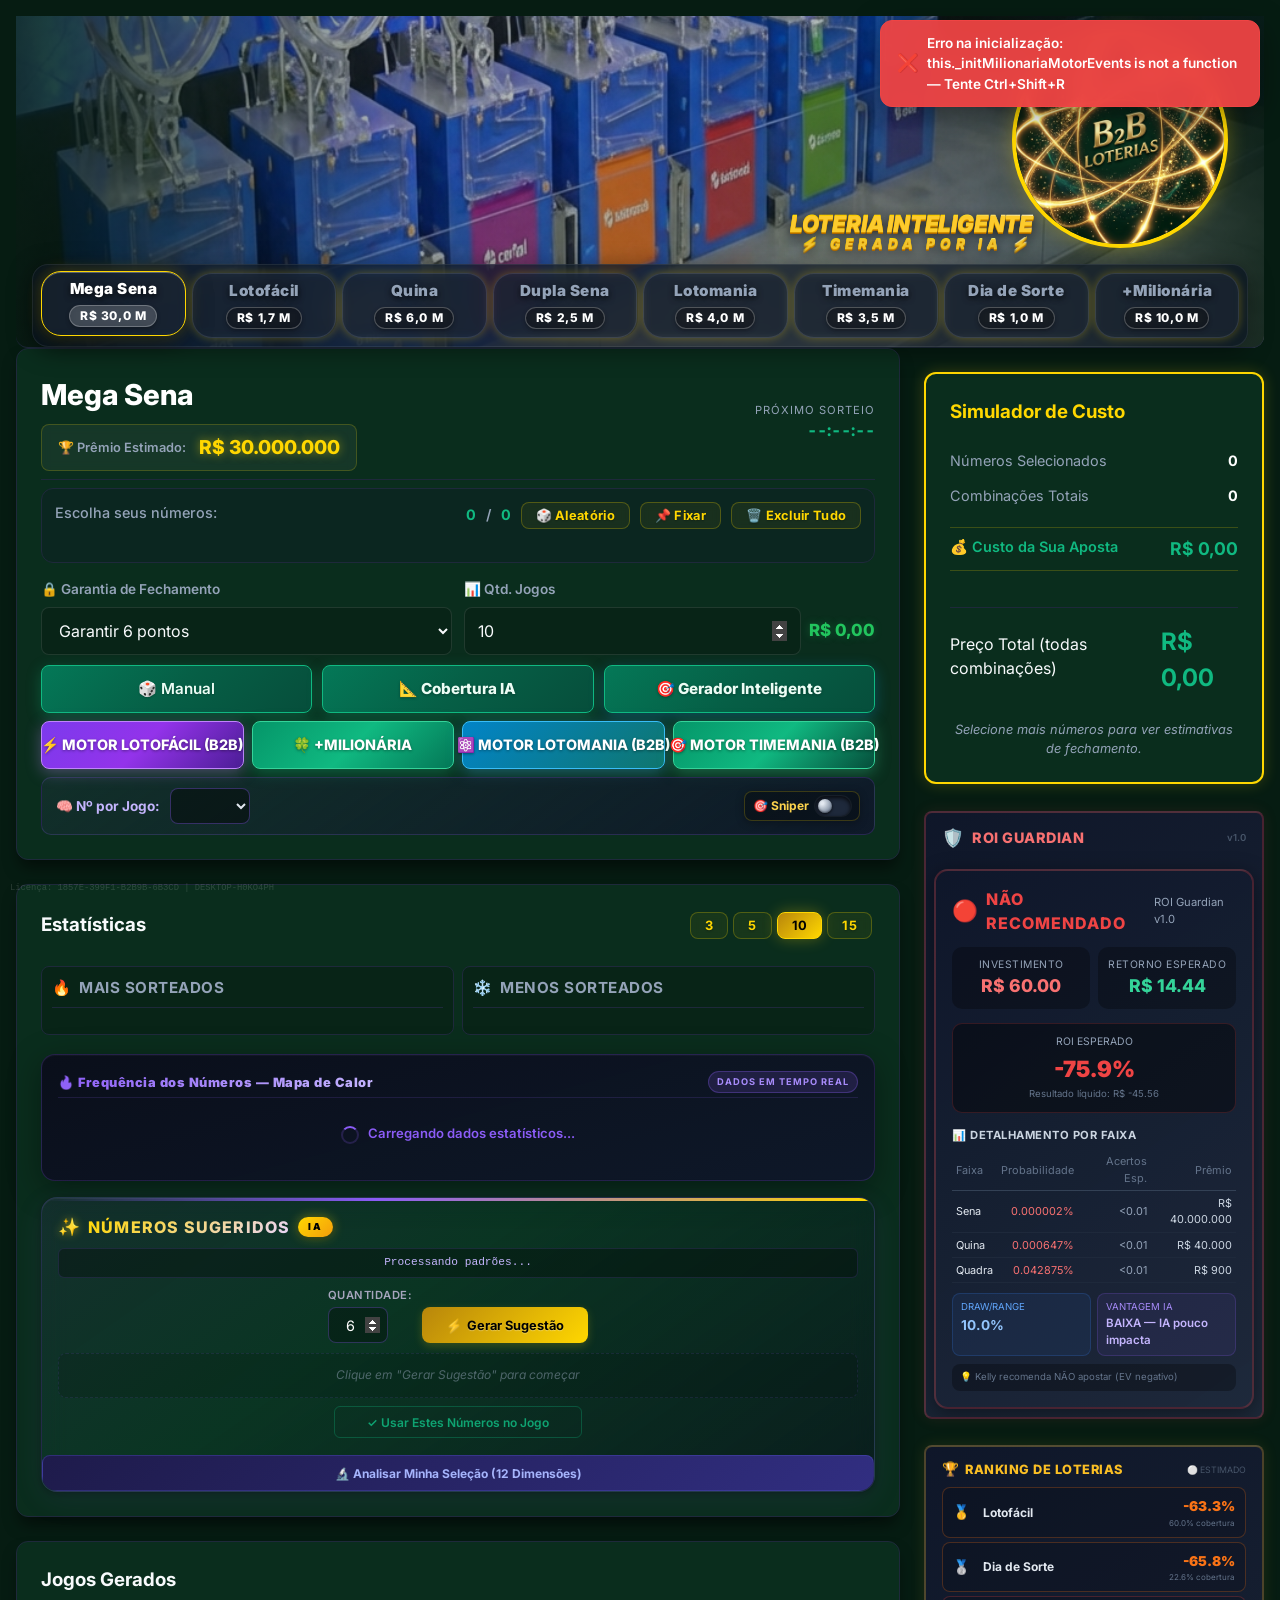
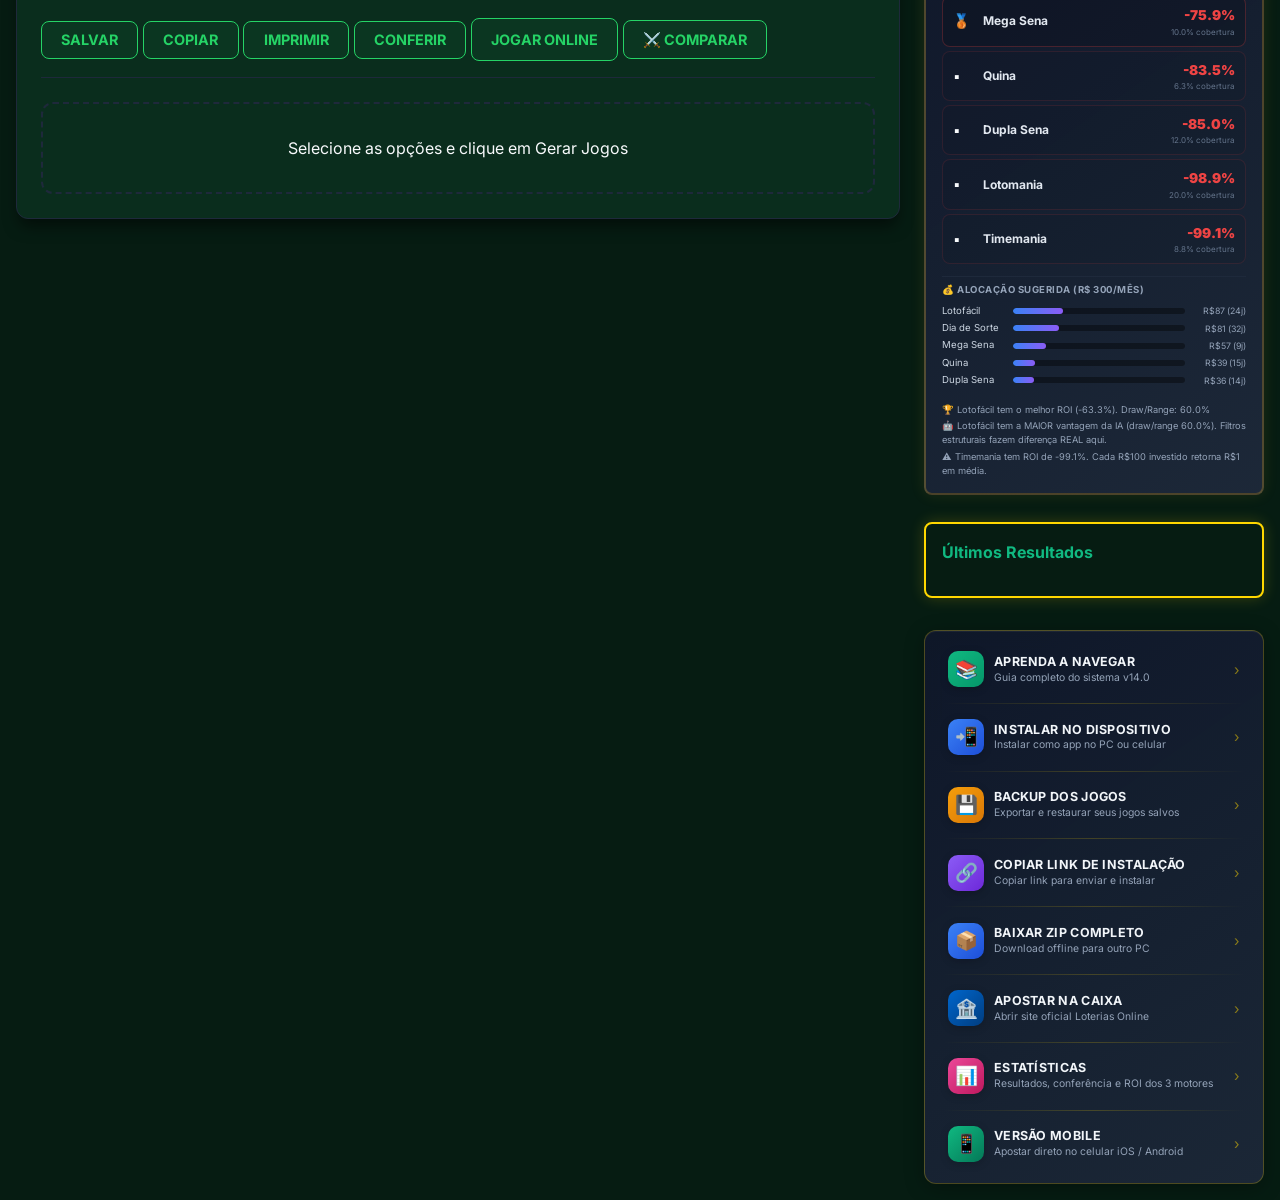
==== index.html @ 428323af "feat(milionaria): Implementação completa do Motor +Milionária B2B com Pool 20-50, IFM 10D, Trevos C(" ====
<!DOCTYPE html>
<html lang="pt-BR">

<head><meta http-equiv="Cache-Control" content="no-cache, no-store, must-revalidate"><meta http-equiv="Pragma" content="no-cache"><meta http-equiv="Expires" content="0">
    <meta charset="UTF-8">
    <meta name="viewport" content="width=device-width, initial-scale=1.0">
    <!-- Cache controlado pelo servidor (server.js) -->
    <meta http-equiv="Content-Security-Policy" content="default-src * 'self' 'unsafe-inline' 'unsafe-eval' data: blob:; script-src * 'unsafe-inline' 'unsafe-eval'; style-src * 'unsafe-inline'; img-src * data: blob:; connect-src *; font-src * data:;">
    <title>B2B Loterias</title>
    <!-- BUILD: 2026-06-16T20:53 — cache-buster automático -->
    <meta name="build-version" content="2026-06-16-2053">


    <!-- PWA ATIVADO — Permite instalar como app (sem barra do Chrome) -->
    <link rel="manifest" href="manifest.json">
    <meta name="theme-color" content="#10B981">
    <script>
    // Rastreador de erros visual para depuração remota
    window.addEventListener('error', function(e) {
        var errDiv = document.getElementById('b2b-err-banner');
        if (!errDiv) {
            errDiv = document.createElement('div');
            errDiv.id = 'b2b-err-banner';
            errDiv.style = 'background: #dc2626; color: white; padding: 15px; font-family: monospace; font-size: 14px; position: fixed; top: 0; left: 0; right: 0; z-index: 99999; border-bottom: 3px solid #7f1d1d; max-height: 200px; overflow-y: auto;';
            errDiv.innerHTML = '<strong>[B2B-ERRO-CRÍTICO]</strong><br>';
            var closeBtn = document.createElement('button');
            closeBtn.innerText = 'Fechar';
            closeBtn.style = 'margin-top: 10px; padding: 5px 10px; background: white; color: #dc2626; border: none; font-weight: bold; cursor: pointer;';
            closeBtn.onclick = function() { errDiv.remove(); };
            errDiv.appendChild(closeBtn);
            document.body.appendChild(errDiv);
        }
        var msg = document.createElement('div');
        msg.style.marginTop = '10px';
        msg.innerText = e.message + ' em ' + e.filename + ':' + e.lineno + ':' + e.colno;
        errDiv.insertBefore(msg, errDiv.lastChild);
    });
    window.addEventListener('unhandledrejection', function(e) {
        var errDiv = document.getElementById('b2b-err-banner');
        if (!errDiv) {
            errDiv = document.createElement('div');
            errDiv.id = 'b2b-err-banner';
            errDiv.style = 'background: #dc2626; color: white; padding: 15px; font-family: monospace; font-size: 14px; position: fixed; top: 0; left: 0; right: 0; z-index: 99999; border-bottom: 3px solid #7f1d1d; max-height: 200px; overflow-y: auto;';
            errDiv.innerHTML = '<strong>[B2B-ERRO-CRÍTICO]</strong><br>';
            var closeBtn = document.createElement('button');
            closeBtn.innerText = 'Fechar';
            closeBtn.style = 'margin-top: 10px; padding: 5px 10px; background: white; color: #dc2626; border: none; font-weight: bold; cursor: pointer;';
            closeBtn.onclick = function() { errDiv.remove(); };
            errDiv.appendChild(closeBtn);
            document.body.appendChild(errDiv);
        }
        var msg = document.createElement('div');
        msg.style.marginTop = '10px';
        msg.innerText = 'Rejeição de Promise: ' + (e.reason ? (e.reason.message || e.reason) : e);
        errDiv.insertBefore(msg, errDiv.lastChild);
    });


    // Desregistrar Service Worker UMA VEZ (não repetir a cada load)
    if ('serviceWorker' in navigator && !localStorage.getItem('b2b_sw_cleaned_v3')) {
        navigator.serviceWorker.getRegistrations().then(function(registrations) {
            registrations.forEach(function(registration) {
                registration.unregister().then(function() {
                    console.log('[B2B] Service Worker desregistrado!');
                });
            });
        });
        if (caches) {
            caches.keys().then(function(names) {
                names.forEach(function(name) {
                    caches.delete(name);
                    console.log('[B2B] Cache removido: ' + name);
                });
            });
        }
        localStorage.setItem('b2b_sw_cleaned_v3', '1');
    }
    </script>
    <meta name="apple-mobile-web-app-capable" content="yes">
    <meta name="apple-mobile-web-app-status-bar-style" content="black-translucent">
    <meta name="apple-mobile-web-app-title" content="B2B Loterias">
    <link rel="apple-touch-icon" href="img/icon-192.png">
    <meta name="mobile-web-app-capable" content="yes">
    <meta name="application-name" content="B2B Loterias">
    <meta name="description" content="Gerador inteligente de apostas para todas as loterias da Caixa com IA">

    <link href="https://fonts.googleapis.com/css2?family=Inter:wght@400;600;800&display=swap" rel="stylesheet">
    <link rel="stylesheet" href="styles/main.css?v=1781904541">
    <link rel="stylesheet" href="styles/components.css?v=1781904541">
    <link rel="stylesheet" href="styles/lottery.css?v=1781904541">
    <link rel="stylesheet" href="styles/responsive.css?v=1781904541">
    <link rel="stylesheet" href="styles/comparison.css?v=1781904541">

    <!-- Service Worker DESABILITADO — Causava reload infinito + ERR_FAILED -->
    <script>
    // Limpeza DEFINITIVA: desregistrar qualquer SW residual (NUNCA re-registrar)
    if ('serviceWorker' in navigator) {
        navigator.serviceWorker.getRegistrations().then(function(regs) {
            regs.forEach(function(r) {
                r.unregister().then(function() {
                    console.log('[B2B] SW residual removido com sucesso');
                });
            });
        });
    }
    </script>
</head>

<body>
    <div class="app-container">

        <header>
            <!-- Removed potential blocker div -->
            <div class="header-top" style="display: flex; justify-content: flex-end; align-items: center; padding: 0 20px; min-height: 130px; position: relative;">
                <style>
                    @keyframes liquidGold {
                        0% { background-position: -200% center; }
                        100% { background-position: 200% center; }
                    }
                    @keyframes quantumAura {
                        0%, 100% { 
                            filter: drop-shadow(0 0 10px rgba(255, 215, 0, 0.4)) contrast(1.1); 
                            transform: translateY(-50%) scale(1);
                        }
                        50% { 
                            filter: drop-shadow(0 0 25px rgba(255, 215, 0, 0.7)) contrast(1.3);
                            transform: translateY(-50%) scale(1.01);
                        }
                    }
                    .tagline-quantum-high {
                        position: absolute;
                        right: 215px;
                        top: 92%;
                        transform: translateY(-50%);
                        text-align: right;
                        z-index: 50;
                        pointer-events: none;
                        display: flex;
                        flex-direction: column;
                        align-items: flex-end;
                        animation: quantumAura 4s ease-in-out infinite;
                    }
                    .gold-3d-text {
                        color: #FFD700;
                        font-family: 'Inter', sans-serif;
                        font-style: italic;
                        font-weight: 900;
                        text-transform: uppercase;
                        display: block;
                        line-height: 1;
                        text-shadow: 
                            0 1px 0 #d4af37, 
                            0 2px 0 #b8860b, 
                            0 3px 0 #996515, 
                            0 4px 12px rgba(0,0,0,0.9);
                        background: linear-gradient(110deg, #FFD700 30%, #fff8dc 50%, #FFD700 70%);
                        background-size: 200% auto;
                        -webkit-background-clip: text;
                        background-clip: text;
                        -webkit-text-fill-color: transparent;
                        animation: liquidGold 3s linear infinite;
                        white-space: nowrap;
                        filter: contrast(1.2) brightness(1.1);
                    }
                    .tagline-main-5d { font-size: 1.4rem; letter-spacing: -0.2px; }
                    .tagline-sub-5d { font-size: 0.85rem; letter-spacing: 5px; margin-top: 3px; opacity: 0.95; }
                    /* Mobile: reposicionar tagline */
                    @media screen and (max-width: 767px) {
                        .tagline-quantum-high {
                            position: relative;
                            right: auto;
                            top: auto;
                            transform: none;
                            text-align: center;
                            align-items: center;
                            flex: 1;
                            margin-top: 0;
                            animation: none;
                        }
                        .tagline-main-5d { font-size: 1.1rem; }
                        .tagline-sub-5d { font-size: 0.6rem; letter-spacing: 3px; }
                    }
                </style>
                <div class="tagline-quantum-high">
                    <span class="gold-3d-text tagline-main-5d">Loteria Inteligente</span>
                    <span class="gold-3d-text tagline-sub-5d">⚡ Gerada por IA ⚡</span>
                </div>
                <div class="brand-logo" style="z-index: 10;">
                    <div class="logo-container">
                        <img src="img/logo_atom.png" alt="B2B Loterias" class="header-logo-img">
                    </div>
                </div>
            </div>
            <nav>
                <button class="nav-btn active" data-game="megasena">
                    <span class="nav-name">Mega Sena</span>
                <span class="nav-prize" id="prize-nav-megasena">R$ 30,0 M</span>
                </button>
                <button class="nav-btn" data-game="lotofacil">
                    <span class="nav-name">Lotofácil</span>
                    <span class="nav-prize" id="prize-nav-lotofacil">R$ 1,7 M</span>
                </button>
                <button class="nav-btn" data-game="quina">
                    <span class="nav-name">Quina</span>
                    <span class="nav-prize" id="prize-nav-quina">R$ 6,0 M</span>
                </button>
                <button class="nav-btn" data-game="duplasena">
                    <span class="nav-name">Dupla Sena</span>
                    <span class="nav-prize" id="prize-nav-duplasena">R$ 2,5 M</span>
                </button>
                <button class="nav-btn" data-game="lotomania">
                    <span class="nav-name">Lotomania</span>
                    <span class="nav-prize" id="prize-nav-lotomania">R$ 4,0 M</span>
                </button>
                <button class="nav-btn" data-game="timemania">
                    <span class="nav-name">Timemania</span>
                    <span class="nav-prize" id="prize-nav-timemania">R$ 3,5 M</span>
                </button>
                <button class="nav-btn" data-game="diadesorte">
                    <span class="nav-name">Dia de Sorte</span>
                    <span class="nav-prize" id="prize-nav-diadesorte">R$ 1,0 M</span>
                </button>
                <button class="nav-btn" data-game="milionaria">
                    <span class="nav-name">+Milionária</span>
                    <span class="nav-prize" id="prize-nav-milionaria">R$ 10,0 M</span>
                </button>

            </nav>
        </header>

        <div class="content-wrapper">
            <main class="main-content">
                <div class="game-config">
                    <div class="panel-header" style="flex-wrap: wrap; gap: 1rem;">
                        <div class="header-left">
                            <h2 id="current-game-title" style="margin-bottom: 0.2rem;">Mega Sena</h2>
                            <div id="prize-display" class="prize-display" style="display: block;">
                                <div class="prize-inner">
                                    <span class="prize-label">🏆 Prêmio Estimado:</span>
                                    <span class="prize-value" id="prize-value">R$ 30.000.000</span>
                                    <span class="prize-badge" id="prize-badge" style="display: none;">ACUMULADO!</span>
                                </div>
                            </div>
                        </div>
                        <div class="countdown">
                            <small>Próximo Sorteio</small>
                            <span class="timer" id="timer">--:--:--</span>
                        </div>
                    </div>

                    <div class="controls">
                        <!-- Selection Area First now for logic flow -->
                        <div class="selection-area">
                            <div class="selection-header">
                                <label>Escolha seus números:</label>
                                <div class="selection-info">
                                    <span id="selected-count">0</span> / <span id="max-selection">0</span>
                                    <button id="btn-random-select" class="sm-btn" title="Selecionar Aleatório">🎲
                                        Aleatório</button>
                                    <button id="btn-fixed-mode" class="sm-btn" title="Modo Fixar Números">📌
                                        Fixar</button>
                                    <button id="btn-clear-selection" class="sm-btn" title="Limpar todos os números selecionados e jogos gerados" style="margin-left: auto;">🗑️ Excluir Tudo</button>
                                </div>
                            </div>
                            <div id="number-selection-grid" class="number-grid">
                                <!-- Grid injected by JS -->
                            </div>
                            <div id="fixed-info-panel" class="fixed-info"
                                style="display:none; margin-top: 5px; font-size: 0.8em; color: #F59E0B;">
                                Fixos: <span id="fixed-numbers-list"></span>
                            </div>
                        </div>


                        <!-- ══ MÊS DA SORTE — Dia de Sorte (hidden para outras loterias) ══ -->
                        <div id="mes-sorte-row" class="control-row" style="display:none; grid-template-columns: 1fr; gap: 10px; margin-bottom: 4px; padding: 10px 14px; background: linear-gradient(145deg, rgba(226,120,32,0.08), rgba(15,23,42,0.9)); border: 1px solid rgba(226,120,32,0.3); border-radius: 10px;">
                            <div class="control-group" style="margin-bottom:0;">
                                <label for="mes-sorte-select" style="color:#F59E0B; font-size:0.85rem; font-weight:700; display:flex; align-items:center; gap:6px; margin-bottom:6px;">
                                    🗓️ Mês da Sorte
                                    <span style="font-size:0.72rem; color:#94A3B8; font-weight:400;">(cabeçalho do arquivo salvo)</span>
                                </label>
                                <select id="mes-sorte-select" style="width:100%; background:rgba(0,0,0,0.45); border:1px solid rgba(226,120,32,0.4); color:#E2E8F0; padding:8px 12px; border-radius:8px; font-size:0.9rem; font-weight:600; cursor:pointer; outline:none; height:38px; transition: border-color 0.2s;">
                                    <option value="">— Selecione o Mês da Sorte —</option>
                                    <option value="Janeiro">Janeiro</option>
                                    <option value="Fevereiro">Fevereiro</option>
                                    <option value="Março">Março</option>
                                    <option value="Abril">Abril</option>
                                    <option value="Maio">Maio</option>
                                    <option value="Junho">Junho</option>
                                    <option value="Julho">Julho</option>
                                    <option value="Agosto">Agosto</option>
                                    <option value="Setembro">Setembro</option>
                                    <option value="Outubro">Outubro</option>
                                    <option value="Novembro">Novembro</option>
                                    <option value="Dezembro">Dezembro</option>
                                </select>
                            </div>
                        </div>

                        <div class="control-row" style="grid-template-columns: 1fr 1fr; gap: 12px; align-items: end;">
                            <div class="control-group">
                                <label>🔒 Garantia de Fechamento</label>
                                <select id="closing-type">
                                    <option value="6">Garantir 6 pontos</option>
                                    <option value="5">Garantir 5 pontos (Quadra/Quina)</option>
                                    <option value="4">Garantir 4 pontos</option>
                                </select>
                            </div>

                            <div class="control-group">
                                <label>📊 Qtd. Jogos</label>
                                <div style="display:flex;align-items:center;gap:8px;">
                                    <input type="number" id="games-quantity" min="1" max="500000" value="10" style="flex:1;">
                                    <span id="current-bet-cost" style="font-size:1.05rem;color:#22C55E;font-weight:800;white-space:nowrap;text-shadow:0 0 8px rgba(34,197,94,0.3);">R$ 0,00</span>
                                </div>
                            </div>
                        </div>

                        <!-- Botões de Ação — MOTORES PRINCIPAIS -->
                        <div id="action-buttons-row" style="display:flex;gap:10px;align-items:stretch;margin-top:10px;">
                            <button id="generate-btn" class="action-btn" style="flex: 1; min-width: 0; padding: 14px 10px; background: linear-gradient(135deg, #047857 0%, #065f46 50%, #064e3b 100%); border: 1px solid #10B981; color: #ecfdf5; font-size: 0.95rem;" title="Gera jogos com os seus números selecionados no volante. Cobertura combinatória otimizada (Greedy Set Cover) + Filtros P5-P95 + ROI honesto. Você escolhe os números, o motor otimiza a distribuição.">🎲 Manual</button>
                            <button id="generate-coverage-btn" class="action-btn" style="flex: 1; min-width: 0; padding: 14px 10px; background: linear-gradient(135deg, #047857 0%, #065f46 50%, #064e3b 100%); border: 1px solid #10B981; color: #ecfdf5; font-weight: 800; font-size: 0.95rem; text-shadow: 0 1px 3px rgba(0,0,0,0.3); box-shadow: 0 4px 15px rgba(16,185,129,0.3);" title="Motor de Cobertura Pura — Matemática combinatória. Greedy Set Cover + filtros P5-P95. Ative o Sniper para focar em um pool reduzido baseado em evidência estatística real.">📐 Cobertura IA</button>
                            <button id="btn-gerador-inteligente" class="action-btn" style="flex: 1; min-width: 0; padding: 14px 10px; background: linear-gradient(135deg, #047857 0%, #065f46 50%, #064e3b 100%); border: 1px solid #10B981; color: #ecfdf5; font-weight: 800; font-size: 0.95rem; text-shadow: 0 1px 3px rgba(0,0,0,0.3); box-shadow: 0 4px 15px rgba(14,165,233,0.3);" title="Motor unificado de Cobertura Pura — Matemática combinatória sem previsão. Usa TODOS os números, Greedy Set Cover, filtros P5-P95, anti-concentração. Mostra ROI honesto ANTES de gerar. Toggle Sniper disponível.">🎯 Gerador Inteligente</button>
                        </div>

                        <!-- MOTORES EXCLUSIVOS B2B LOTERIAS (Lado a Lado) -->
                        <div id="b2b-motors-row" style="display:grid; grid-template-columns: repeat(auto-fit, minmax(180px, 1fr)); gap: 8px; margin-top: 8px;">
                            <button id="btn-motor-lotofacil" class="action-btn" style="padding: 12px 10px; background: linear-gradient(135deg, #7c3aed 0%, #9333ea 50%, #4c1d95 100%); border: 1px solid #c084fc; color: #ffffff; font-weight: 800; font-size: 0.90rem; text-shadow: 0 1px 3px rgba(0,0,0,0.4); box-shadow: 0 4px 15px rgba(192,132,252,0.35); cursor:pointer;" title="MOTOR INTELIGENTE LOTOFÁCIL — B2B LOTERIAS: Análise obrigatória 10 concursos, divisões dinâmicas, relações 7/8, 8/7, 6/9, 9/6, consecutividade máx 5, Score B2B e Transparência Matemática.">⚡ MOTOR LOTOFÁCIL (B2B)</button>
                            <button id="btn-motor-milionaria" class="action-btn" style="padding: 12px 10px; background: linear-gradient(135deg, #059669 0%, #10b981 50%, #047857 100%); border: 1px solid #34d399; color: #ffffff; font-weight: 800; font-size: 0.90rem; text-shadow: 0 1px 3px rgba(0,0,0,0.4); box-shadow: 0 4px 15px rgba(16,185,129,0.35); cursor:pointer;" title="MOTOR +MILIONÁRIA — B2B LOTERIAS: 50 Números, 6 Dezenas + 2 Trevos, Pool de 20 a 50 dezenas, Score IFM 10D, Centróide Simétrico, Diversificação Máxima, Modo Sniper e Honestidade Científica.">🍀 +MILIONÁRIA</button>

                            <button id="btn-motor-lotomania" class="action-btn" style="padding: 12px 10px; background: linear-gradient(135deg, #0284c7 0%, #0f766e 100%); border: 1px solid #38bdf8; color: #ffffff; font-weight: 800; font-size: 0.90rem; text-shadow: 0 1px 3px rgba(0,0,0,0.4); box-shadow: 0 4px 15px rgba(56,189,248,0.35); cursor:pointer;" title="MOTOR LOTOMANIA — B2B LOTERIAS: 5 Conjuntos estritos de 20 numeros, 10 por conjunto (5x10=50), consecutividade maxima de 4 no jogo ordenado, scoring estatistico e auditoria 10 pontos.">⚛️ MOTOR LOTOMANIA (B2B)</button>
                            <button id="btn-motor-timemania" class="action-btn" style="padding: 12px 10px; background: linear-gradient(135deg, #059669 0%, #10b981 50%, #064e3b 100%); border: 1px solid #34d399; color: #ffffff; font-weight: 800; font-size: 0.90rem; text-shadow: 0 1px 3px rgba(0,0,0,0.4); box-shadow: 0 4px 15px rgba(52,211,153,0.35); cursor:pointer;" title="MOTOR TIMEMANIA — B2B LOTERIAS: Divisão analítica em 4 Grupos (G1..G4), 10 dezenas por jogo, IFM 8D, Time do Coração (80 clubes), Bloqueio de 3 Consecutivos no grupo, SNIPER adaptativo e Auditoria 10 pontos.">🎯 MOTOR TIMEMANIA (B2B)</button>
                        </div>

                        <!-- PAINEL MOTOR LOTOFÁCIL DO B2B LOTERIAS -->
                        <div id="motor-lotofacil-panel" style="display:none; margin-top: 12px; padding: 16px; background: radial-gradient(circle at top left, rgba(147, 51, 234, 0.25), rgba(15, 23, 42, 0.95)); border: 1px solid #a855f7; border-radius: 12px; box-shadow: 0 8px 30px rgba(0,0,0,0.4);">
                            <div style="display: flex; justify-content: space-between; align-items: center; flex-wrap: wrap; gap: 8px; margin-bottom: 10px;">
                                <div style="font-size: 1.05rem; font-weight: 800; color: #c084fc; display: flex; align-items: center; gap: 8px;">
                                    ⚡ MOTOR INTELIGENTE LOTOFÁCIL — B2B LOTERIAS
                                </div>
                                <span style="font-size: 0.75rem; background: rgba(192, 132, 252, 0.15); color: #e9d5ff; padding: 2px 8px; border-radius: 999px; border: 1px solid rgba(192, 132, 252, 0.3); font-weight: 700;">
                                    Análise 10 Concursos • Divisão Dinâmica • Max Consecutivo ≤ 5
                                </span>
                            </div>
                            <p style="font-size: 0.8rem; color: #cbd5e1; line-height: 1.5; margin: 0 0 12px 0;">
                                Exploração combinatória profunda com divisões testadas dinamicamente (<strong style="color:#c084fc;">01-13/14-25, 01-12/13-25, 01-11/12-25</strong>), relações prioritárias (<strong style="color:#a7f3d0;">7/8, 8/7, 6/9, 9/6</strong>), filtro rígido de consecutividade (<strong>≤ 5</strong>), Score B2B multicritério e bloco obrigatório de Verdade Matemática.
                            </p>
                            <div style="display: grid; grid-template-columns: 1fr 1fr; gap: 10px; margin-bottom: 12px;">
                                <div>
                                    <label style="font-size: 0.75rem; color: #94a3b8; font-weight: 700; display: block; margin-bottom: 4px;">Janela de Análise:</label>
                                    <select id="select-historico-lotofacil" style="width: 100%; background: rgba(0,0,0,0.5); border: 1px solid rgba(192,132,252,0.3); color: #e2e8f0; padding: 6px 8px; border-radius: 6px; font-size: 0.8rem; font-weight: 600;">
                                        <option value="10" selected>Últimos 10 Concursos (Obrigatório / Padrão)</option>
                                        <option value="20">Últimos 20 Concursos</option>
                                        <option value="50">Últimos 50 Concursos</option>
                                        <option value="100">Últimos 100 Concursos</option>
                                    </select>
                                </div>
                                <div>
                                    <label style="font-size: 0.75rem; color: #94a3b8; font-weight: 700; display: block; margin-bottom: 4px;">Estratégia Combinatória:</label>
                                    <select id="select-estrategia-lotofacil" style="width: 100%; background: rgba(0,0,0,0.5); border: 1px solid rgba(192,132,252,0.3); color: #e2e8f0; padding: 6px 8px; border-radius: 6px; font-size: 0.8rem; font-weight: 600;">
                                        <option value="equilibrada" selected>Equilibrada (Score B2B + Cobertura)</option>
                                        <option value="exaustao_prioritaria">Exaustão da Estrutura Principal (7/8 ou 8/7)</option>
                                        <option value="ampla_cobertura">Ampla Cobertura (Diversificação Máxima)</option>
                                        <option value="frequencia_pura">Foco em Duplas & Trios Fortes</option>
                                    </select>
                                </div>
                            </div>
                            <div style="display: flex; gap: 8px;">
                                <button id="btn-executar-motor-lotofacil" style="flex: 2; background: linear-gradient(135deg, #7c3aed, #059669); border: 1px solid #a855f7; color: white; padding: 10px 14px; border-radius: 6px; font-weight: 800; font-size: 0.88rem; cursor: pointer; display: flex; align-items: center; justify-content: center; gap: 8px; box-shadow: 0 0 12px rgba(168,85,247,0.4);">
                                    ⚡ GERAR CARTEIRA (MOTOR LOTOFÁCIL)
                                </button>
                            </div>
                        </div>

                        <!-- PAINEL MOTOR LOTOMANIA DO B2B LOTERIAS -->
                        <div id="motor-lotomania-panel" style="display:none; margin-top: 12px; padding: 16px; background: radial-gradient(circle at top left, rgba(14, 116, 144, 0.25), rgba(15, 23, 42, 0.95)); border: 1px solid #0891b2; border-radius: 12px; box-shadow: 0 8px 30px rgba(0,0,0,0.4);">
                            <div style="display: flex; justify-content: space-between; align-items: center; flex-wrap: wrap; gap: 8px; margin-bottom: 10px;">
                                <div style="font-size: 1.05rem; font-weight: 800; color: #38bdf8; display: flex; align-items: center; gap: 8px;">
                                    ⚛️ MOTOR LOTOMANIA — B2B LOTERIAS
                                </div>
                                <span style="font-size: 0.75rem; background: rgba(56, 189, 248, 0.15); color: #7dd3fc; padding: 2px 8px; border-radius: 999px; border: 1px solid rgba(56, 189, 248, 0.3); font-weight: 700;">
                                    5 Conjuntos x 10 = 50 Dezenas • C(20,10)⁵
                                </span>
                            </div>
                            <p style="font-size: 0.8rem; color: #94a3b8; line-height: 1.5; margin: 0 0 12px 0;">
                                Divisao estrita em 5 conjuntos de 20 numeros (<strong style="color:#a7f3d0;">C1: 01-20, C2: 21-40, C3: 41-60, C4: 61-80, C5: 81-00</strong>). Max. <strong style="color:#fcd34d;">4 consecutivos</strong> no jogo ordenado. Auditoria 10/10 e diversificacao de carteira.
                            </p>
                            <div style="display: grid; grid-template-columns: 1fr 1fr; gap: 10px; margin-bottom: 12px;">
                                <div>
                                    <label style="font-size: 0.75rem; color: #94a3b8; font-weight: 700; display: block; margin-bottom: 4px;">Historico Utilizado:</label>
                                    <select id="select-historico-lotomania" style="width: 100%; background: rgba(0,0,0,0.5); border: 1px solid rgba(56,189,248,0.3); color: #e2e8f0; padding: 6px 8px; border-radius: 6px; font-size: 0.8rem; font-weight: 600;">
                                        <option value="0">Todos os Concursos</option>
                                        <option value="10">Ultimos 10 Concursos</option>
                                        <option value="20">Ultimos 20 Concursos</option>
                                        <option value="50">Ultimos 50 Concursos</option>
                                        <option value="100" selected>Ultimos 100 Concursos</option>
                                        <option value="200">Ultimos 200 Concursos</option>
                                    </select>
                                </div>
                                <div>
                                    <label style="font-size: 0.75rem; color: #94a3b8; font-weight: 700; display: block; margin-bottom: 4px;">Estrategia do Motor:</label>
                                    <select id="select-estrategia-lotomania" style="width: 100%; background: rgba(0,0,0,0.5); border: 1px solid rgba(56,189,248,0.3); color: #e2e8f0; padding: 6px 8px; border-radius: 6px; font-size: 0.8rem; font-weight: 600;">
                                        <option value="equilibrada" selected>Equilibrada (Recomendada)</option>
                                        <option value="frequencia">Frequencia Historica</option>
                                        <option value="frequencia_recente">Frequencia Recente</option>
                                        <option value="diversificacao">Diversificacao</option>
                                        <option value="cobertura_maxima">Cobertura Maxima</option>
                                        <option value="otimizacao_estatistica">Otimizacao Estatistica</option>
                                    </select>
                                </div>
                            </div>
                            <div style="display: flex; gap: 8px;">
                                <button id="btn-executar-motor-lotomania" style="flex: 2; background: linear-gradient(135deg, #0284c7, #059669); border: 1px solid #34d399; color: white; padding: 10px 14px; border-radius: 6px; font-weight: 800; font-size: 0.88rem; cursor: pointer; display: flex; align-items: center; justify-content: center; gap: 8px; box-shadow: 0 0 12px rgba(5,150,105,0.4);">
                                    ⚡ GERAR CARTEIRA (MOTOR LOTOMANIA)
                                </button>
                            </div>
                        </div>

                        <!-- PAINEL MOTOR TIMEMANIA DO B2B LOTERIAS -->
                        <div id="motor-timemania-panel" style="display:none; margin-top: 12px; padding: 16px; background: radial-gradient(circle at top left, rgba(5, 150, 105, 0.25), rgba(15, 23, 42, 0.95)); border: 1px solid #10b981; border-radius: 12px; box-shadow: 0 8px 30px rgba(0,0,0,0.4);">
                            <div style="display: flex; justify-content: space-between; align-items: center; flex-wrap: wrap; gap: 8px; margin-bottom: 10px;">
                                <div style="font-size: 1.05rem; font-weight: 800; color: #34d399; display: flex; align-items: center; gap: 8px;">
                                    🎯 MOTOR TIMEMANIA — B2B LOTERIAS
                                </div>
                                <span style="font-size: 0.75rem; background: rgba(52, 211, 153, 0.15); color: #a7f3d0; padding: 2px 8px; border-radius: 999px; border: 1px solid rgba(52, 211, 153, 0.3); font-weight: 700;">
                                    4 Grupos x 20 • 10 Números/Jogo • Time do Coração • SNIPER
                                </span>
                            </div>
                            <p style="font-size: 0.8rem; color: #94a3b8; line-height: 1.5; margin: 0 0 12px 0;">
                                Universo de 80 números dividido em 4 grupos (<strong style="color:#34d399;">G1: 01-20, G2: 21-40, G3: 41-60, G4: 61-80</strong>). Gera 10 dezenas por jogo com estruturas centrais (<strong style="color:#fcd34d;">3-3-2-2, 3-2-3-2, 2-3-3-2, 2-2-3-3</strong>), bloqueio de 3 consecutivos por grupo, modelagem estatística do Time do Coração e otimização global de carteira.
                            </p>

                            <div style="display: grid; grid-template-columns: 1fr 1fr; gap: 10px; margin-bottom: 10px;">
                                <div>
                                    <label style="font-size: 0.75rem; color: #94a3b8; font-weight: 700; display: block; margin-bottom: 4px;">Tamanho do Pool:</label>
                                    <select id="select-pool-timemania" style="width: 100%; background: rgba(0,0,0,0.5); border: 1px solid rgba(52,211,153,0.3); color: #e2e8f0; padding: 6px 8px; border-radius: 6px; font-size: 0.8rem; font-weight: 600;">
                                        <option value="80" selected>80 Números (Todo o Universo)</option>
                                        <option value="70">70 Números (Filtro 87.5%)</option>
                                        <option value="60">60 Números (Filtro 75.0%)</option>
                                        <option value="50">50 Números (Filtro 62.5%)</option>
                                        <option value="40">40 Números (Filtro 50.0%)</option>
                                        <option value="30">30 Números (Filtro 37.5%)</option>
                                        <option value="20">20 Números (Filtro 25.0%)</option>
                                    </select>
                                </div>
                                <div>
                                    <label style="font-size: 0.75rem; color: #94a3b8; font-weight: 700; display: block; margin-bottom: 4px;">Histórico Utilizado:</label>
                                    <select id="select-historico-timemania" style="width: 100%; background: rgba(0,0,0,0.5); border: 1px solid rgba(52,211,153,0.3); color: #e2e8f0; padding: 6px 8px; border-radius: 6px; font-size: 0.8rem; font-weight: 600;">
                                        <option value="0" selected>Todos os Concursos Disponíveis (2.168+)</option>
                                        <option value="10">Últimos 10 Concursos</option>
                                        <option value="20">Últimos 20 Concursos</option>
                                        <option value="50">Últimos 50 Concursos</option>
                                        <option value="100">Últimos 100 Concursos</option>
                                    </select>
                                </div>
                            </div>

                            <div style="display: grid; grid-template-columns: 1fr 1fr; gap: 10px; margin-bottom: 10px;">
                                <div>
                                    <label style="font-size: 0.75rem; color: #94a3b8; font-weight: 700; display: block; margin-bottom: 4px;">Estratégia do Motor:</label>
                                    <select id="select-estrategia-timemania" style="width: 100%; background: rgba(0,0,0,0.5); border: 1px solid rgba(52,211,153,0.3); color: #e2e8f0; padding: 6px 8px; border-radius: 6px; font-size: 0.8rem; font-weight: 600;">
                                        <option value="equilibrada" selected>Equilibrada (Score IFM + Cobertura)</option>
                                        <option value="frequencia">Frequência Histórica Pura</option>
                                        <option value="frequencia_recente">Frequência Recente (10/20/50)</option>
                                        <option value="atraso">Atraso & Recuperação (Gap Model)</option>
                                        <option value="associacao">Associação & Coocorrência (Lift/z-score)</option>
                                        <option value="diversificacao">Diversificação Máxima de Carteira</option>
                                        <option value="matematica_pura">Matemática Pura (Centróide Simétrico)</option>
                                    </select>
                                </div>
                                <div>
                                    <label style="font-size: 0.75rem; color: #94a3b8; font-weight: 700; display: block; margin-bottom: 4px;">Time do Coração (80 Clubes):</label>
                                    <select id="select-estrategia-time-timemania" style="width: 100%; background: rgba(0,0,0,0.5); border: 1px solid rgba(52,211,153,0.3); color: #e2e8f0; padding: 6px 8px; border-radius: 6px; font-size: 0.8rem; font-weight: 600;">
                                        <option value="maior_ift" selected>Top Força Estatística (Maior IFT)</option>
                                        <option value="rotacao">Rotação / Diversificação dos Top 10 Times</option>
                                        <option value="ponderada">Amostragem Ponderada pelo IFT</option>
                                        <option value="fixo_flamengo">Fixo: FLAMENGO/RJ</option>
                                        <option value="fixo_corinthians">Fixo: CORINTHIANS/SP</option>
                                        <option value="fixo_palmeiras">Fixo: PALMEIRAS/SP</option>
                                        <option value="fixo_saopaulo">Fixo: SÃO PAULO/SP</option>
                                        <option value="fixo_santos">Fixo: SANTOS/SP</option>
                                        <option value="fixo_vasco">Fixo: VASCO DA GAMA/RJ</option>
                                        <option value="fixo_gremio">Fixo: GRÊMIO/RS</option>
                                        <option value="fixo_internacional">Fixo: INTERNACIONAL/RS</option>
                                        <option value="fixo_cruzeiro">Fixo: CRUZEIRO/MG</option>
                                        <option value="fixo_atleticomg">Fixo: ATLÉTICO/MG</option>
                                        <option value="fixo_botafogo">Fixo: BOTAFOGO/RJ</option>
                                        <option value="fixo_fluminense">Fixo: FLUMINENSE/RJ</option>
                                        <option value="fixo_bahia">Fixo: BAHIA/BA</option>
                                        <option value="fixo_sport">Fixo: SPORT/PE</option>
                                        <option value="fixo_fortaleza">Fixo: FORTALEZA/CE</option>
                                        <option value="fixo_ceara">Fixo: CEARÁ/CE</option>
                                    </select>
                                </div>
                            </div>

                            <div style="display: grid; grid-template-columns: 1fr 1fr; gap: 10px; margin-bottom: 12px;">
                                <div style="display:flex; align-items:center; justify-content:space-between; background:rgba(0,0,0,0.3); padding:8px 12px; border-radius:6px; border:1px solid rgba(52,211,153,0.2);">
                                    <span style="font-size:0.78rem; color:#e2e8f0; font-weight:700;">Bloquear 3 Consec. no Grupo:</span>
                                    <input type="checkbox" id="check-no-consec-timemania" checked style="transform:scale(1.2); cursor:pointer; accent-color:#10b981;">
                                </div>
                                <div style="display:flex; align-items:center; justify-content:space-between; background:rgba(0,0,0,0.3); padding:8px 12px; border-radius:6px; border:1px solid rgba(245,158,11,0.2);">
                                    <span style="font-size:0.78rem; color:#fcd34d; font-weight:700;">🎯 Modo SNIPER Timemania:</span>
                                    <input type="checkbox" id="check-sniper-timemania" style="transform:scale(1.2); cursor:pointer; accent-color:#f59e0b;">
                                </div>
                            </div>

                            <div style="display: flex; gap: 8px;">
                                <button id="btn-executar-motor-timemania" style="flex: 2; background: linear-gradient(135deg, #059669, #10b981); border: 1px solid #34d399; color: white; padding: 10px 14px; border-radius: 6px; font-weight: 800; font-size: 0.88rem; cursor: pointer; display: flex; align-items: center; justify-content: center; gap: 8px; box-shadow: 0 0 12px rgba(16,185,129,0.4);">
                                    🎯 GERAR CARTEIRA (MOTOR TIMEMANIA)
                                </button>
                            </div>
                        </div>

                        <!-- PAINEL MOTOR +MILIONÁRIA DO B2B LOTERIAS -->
                        <div id="motor-milionaria-panel" style="display:none; margin-top: 12px; padding: 16px; background: radial-gradient(circle at top left, rgba(5, 150, 105, 0.25), rgba(15, 23, 42, 0.95)); border: 1px solid #10b981; border-radius: 12px; box-shadow: 0 8px 30px rgba(0,0,0,0.4);">
                            <div style="display: flex; justify-content: space-between; align-items: center; flex-wrap: wrap; gap: 8px; margin-bottom: 10px;">
                                <div style="font-size: 1.05rem; font-weight: 800; color: #34d399; display: flex; align-items: center; gap: 8px;">
                                    🍀 MOTOR +MILIONÁRIA — B2B LOTERIAS
                                </div>
                                <span style="font-size: 0.75rem; background: rgba(52, 211, 153, 0.15); color: #a7f3d0; padding: 2px 8px; border-radius: 999px; border: 1px solid rgba(52, 211, 153, 0.3); font-weight: 700;">
                                    50 Dezenas • 6 Números + 2 Trevos • C(50,6) × C(6,2) • IFM 10D
                                </span>
                            </div>
                            <p style="font-size: 0.8rem; color: #cbd5e1; line-height: 1.5; margin: 0 0 12px 0;">
                                Engenharia combinatória, física e estatística. 50 números principais (6 por aposta) + 6 trevos independentes (2 por aposta). Pool selecionável de <strong>20 a 50 dezenas</strong>, Score IFM multidimensional, matriz de coocorrência 50×50 (Lift/Z-Score), Centróide Simétrico, filtro de consecutividade (<strong style="color:#fcd34d;">≤ 3 consecutivos</strong>), Modo Sniper e Honestidade Científica incondicional.
                            </p>

                            <div style="display: grid; grid-template-columns: 1fr 1fr; gap: 10px; margin-bottom: 10px;">
                                <div>
                                    <label style="font-size: 0.75rem; color: #94a3b8; font-weight: 700; display: block; margin-bottom: 4px;">Tamanho do Pool (20 a 50):</label>
                                    <select id="select-pool-milionaria" style="width: 100%; background: rgba(0,0,0,0.5); border: 1px solid rgba(52,211,153,0.3); color: #e2e8f0; padding: 6px 8px; border-radius: 6px; font-size: 0.8rem; font-weight: 600;">
                                        <option value="50" selected>50 Números (Todo o Universo - 100%)</option>
                                        <option value="45">45 Números (Filtro 90%)</option>
                                        <option value="40">40 Números (Filtro 80%)</option>
                                        <option value="35">35 Números (Filtro 70%)</option>
                                        <option value="30">30 Números (Filtro 60%)</option>
                                        <option value="25">25 Números (Filtro 50%)</option>
                                        <option value="20">20 Números (Pool Mínimo 40%)</option>
                                    </select>
                                </div>
                                <div>
                                    <label style="font-size: 0.75rem; color: #94a3b8; font-weight: 700; display: block; margin-bottom: 4px;">Histórico Analisado:</label>
                                    <select id="select-historico-milionaria" style="width: 100%; background: rgba(0,0,0,0.5); border: 1px solid rgba(52,211,153,0.3); color: #e2e8f0; padding: 6px 8px; border-radius: 6px; font-size: 0.8rem; font-weight: 600;">
                                        <option value="0" selected>Todos os Concursos Disponíveis (385+)</option>
                                        <option value="10">Últimos 10 Concursos</option>
                                        <option value="20">Últimos 20 Concursos</option>
                                        <option value="50">Últimos 50 Concursos</option>
                                        <option value="100">Últimos 100 Concursos</option>
                                    </select>
                                </div>
                            </div>

                            <div style="display: grid; grid-template-columns: 1fr 1fr; gap: 10px; margin-bottom: 10px;">
                                <div>
                                    <label style="font-size: 0.75rem; color: #94a3b8; font-weight: 700; display: block; margin-bottom: 4px;">Estratégia do Motor:</label>
                                    <select id="select-estrategia-milionaria" style="width: 100%; background: rgba(0,0,0,0.5); border: 1px solid rgba(52,211,153,0.3); color: #e2e8f0; padding: 6px 8px; border-radius: 6px; font-size: 0.8rem; font-weight: 600;">
                                        <option value="equilibrada" selected>A — Equilibrada (Score IFM + Cobertura)</option>
                                        <option value="frequencia_pura">B — Frequência Histórica Pura</option>
                                        <option value="frequencia_recente">C — Frequência Recente</option>
                                        <option value="atraso">D — Atraso & Recuperação (Gap Model)</option>
                                        <option value="associacao">E — Associação & Coocorrência (Lift/Z-Score)</option>
                                        <option value="diversificacao">F — Diversificação Máxima de Carteira</option>
                                        <option value="matematica_pura">G — Centróide Simétrico</option>
                                        <option value="auto">🤖 Modo Auto (Pesos Adaptativos)</option>
                                    </select>
                                </div>
                                <div>
                                    <label style="font-size: 0.75rem; color: #94a3b8; font-weight: 700; display: block; margin-bottom: 4px;">Janela Recente:</label>
                                    <select id="select-janela-recente-milionaria" style="width: 100%; background: rgba(0,0,0,0.5); border: 1px solid rgba(52,211,153,0.3); color: #e2e8f0; padding: 6px 8px; border-radius: 6px; font-size: 0.8rem; font-weight: 600;">
                                        <option value="5">Últimos 5 Concursos</option>
                                        <option value="10" selected>Últimos 10 Concursos (Recomendada)</option>
                                        <option value="15">Últimos 15 Concursos</option>
                                        <option value="20">Últimos 20 Concursos</option>
                                    </select>
                                </div>
                            </div>

                            <div style="display: grid; grid-template-columns: 1fr 1fr; gap: 10px; margin-bottom: 10px;">
                                <div>
                                    <label style="font-size: 0.75rem; color: #94a3b8; font-weight: 700; display: block; margin-bottom: 4px;">🎯 Modo SNIPER:</label>
                                    <select id="select-sniper-milionaria" style="width: 100%; background: rgba(0,0,0,0.5); border: 1px solid rgba(245,158,11,0.3); color: #fcd34d; padding: 6px 8px; border-radius: 6px; font-size: 0.8rem; font-weight: 700;">
                                        <option value="desativado" selected>Desativado (Normal)</option>
                                        <option value="conservador">Sniper Conservador (Top 70% Scores)</option>
                                        <option value="balanceado">Sniper Balanceado (Top 50% Núcleo Ótimo)</option>
                                        <option value="agressivo">Sniper Agressivo (Top 40% Alta Concentração)</option>
                                    </select>
                                </div>
                                <div>
                                    <label style="font-size: 0.75rem; color: #94a3b8; font-weight: 700; display: block; margin-bottom: 4px;">Motor dos 6 Trevos (15 Pares):</label>
                                    <select id="select-estrategia-trevo-milionaria" style="width: 100%; background: rgba(0,0,0,0.5); border: 1px solid rgba(52,211,153,0.3); color: #e2e8f0; padding: 6px 8px; border-radius: 6px; font-size: 0.8rem; font-weight: 600;">
                                        <option value="cobertura_equilibrada" selected>Cobertura Equilibrada (Rotaciona 15 Pares)</option>
                                        <option value="maior_ifm">Top Força IFM dos Trevos</option>
                                        <option value="fixo_1_2">Fixar Trevos 1 e 2</option>
                                        <option value="fixo_3_4">Fixar Trevos 3 e 4</option>
                                        <option value="fixo_5_6">Fixar Trevos 5 e 6</option>
                                        <option value="fixo_1_6">Fixar Trevos 1 e 6</option>
                                    </select>
                                </div>
                            </div>

                            <div style="display: grid; grid-template-columns: 1fr; gap: 10px; margin-bottom: 12px;">
                                <div style="display:flex; align-items:center; justify-content:space-between; background:rgba(0,0,0,0.3); padding:8px 12px; border-radius:6px; border:1px solid rgba(52,211,153,0.2);">
                                    <span style="font-size:0.78rem; color:#e2e8f0; font-weight:700;">Bloquear acima de 3 consecutivos (≤ 3 permitido):</span>
                                    <input type="checkbox" id="check-consecutivos-milionaria" checked style="transform:scale(1.2); cursor:pointer; accent-color:#10b981;">
                                </div>
                            </div>

                            <!-- Botões de Ação do Motor +Milionária -->
                            <div style="display: flex; gap: 8px; flex-wrap: wrap;">
                                <button id="btn-executar-motor-milionaria" style="flex: 2; min-width: 180px; background: linear-gradient(135deg, #059669, #10b981); border: 1px solid #34d399; color: white; padding: 10px 14px; border-radius: 6px; font-weight: 800; font-size: 0.88rem; cursor: pointer; display: flex; align-items: center; justify-content: center; gap: 8px; box-shadow: 0 0 12px rgba(16,185,129,0.4);">
                                    ⚡ GERAR CARTEIRA (+MILIONÁRIA)
                                </button>
                                <button id="btn-nova-carteira-milionaria" style="flex: 1; min-width: 130px; background: rgba(16,185,129,0.15); border: 1px solid #10b981; color: #a7f3d0; padding: 10px 12px; border-radius: 6px; font-weight: 700; font-size: 0.82rem; cursor: pointer;">
                                    🔄 Nova Carteira
                                </button>
                                <button id="btn-melhor-carteira-milionaria" style="flex: 1; min-width: 130px; background: rgba(245,158,11,0.15); border: 1px solid #f59e0b; color: #fcd34d; padding: 10px 12px; border-radius: 6px; font-weight: 700; font-size: 0.82rem; cursor: pointer;">
                                    🏆 Melhor Carteira
                                </button>
                                <button id="btn-ranking-milionaria" style="flex: 1; min-width: 120px; background: rgba(59,130,246,0.15); border: 1px solid #3b82f6; color: #93c5fd; padding: 10px 12px; border-radius: 6px; font-weight: 700; font-size: 0.82rem; cursor: pointer;">
                                    📋 Ranking IFM
                                </button>
                                <button id="btn-backtest-milionaria" style="flex: 1; min-width: 110px; background: rgba(139,92,246,0.15); border: 1px solid #8b5cf6; color: #c4b5fd; padding: 10px 12px; border-radius: 6px; font-weight: 700; font-size: 0.82rem; cursor: pointer;">
                                    📊 Backtest
                                </button>
                            </div>

                            <!-- Containers Dinâmicos de Ranking, Detalhes e Backtest -->
                            <div id="milionaria-ranking-container" style="display:none; margin-top: 12px;"></div>
                            <div id="milionaria-backtest-container" style="display:none; margin-top: 12px;"></div>

                            <!-- Declaração Obrigatória de Honestidade Científica -->
                            <div style="margin-top: 12px; padding: 10px 14px; background: rgba(239, 68, 68, 0.08); border-radius: 8px; border: 1px solid rgba(239, 68, 68, 0.3); font-size: 0.76rem; color: #fca5a5; line-height: 1.4;">
                                🛡️ <strong>DECLARAÇÃO OBRIGATÓRIA DO MOTOR:</strong> Este motor utiliza modelos matemáticos, estatísticos e combinatórios para análise e otimização de carteiras. Os resultados históricos não constituem garantia de resultados futuros. Quando não houver evidência estatística suficiente, o sistema declara explicitamente essa limitação.
                            </div>
                        </div>


                        <!-- Barra de Progresso (logo abaixo dos botões) -->
                        <div id="async-progress-inline" style="display:none;margin-top:4px;"></div>
                        <!-- ROI Preview Container -->
                        <div id="roi-preview-container" style="display:none;margin-top:8px;"></div>

                        <!-- Botão Precisão removido v11 — era alias do Cobertura -->



                        <!-- Painel de controle IA -->
                        <div id="smart-numbers-row" style="display:flex;align-items:center;gap:10px;margin-top:8px;padding:10px 14px;background:linear-gradient(145deg,rgba(139,92,246,0.06),rgba(15,23,42,0.9));border:1px solid rgba(139,92,246,0.2);border-radius:10px;">
                            <label for="smart-draw-size" style="color:#C4B5FD;font-size:0.85rem;font-weight:700;white-space:nowrap;margin-bottom:0;">
                                🧠 Nº por Jogo:
                            </label>
                            <select id="smart-draw-size" style="max-width:80px;background:rgba(0,0,0,0.4);border:1px solid rgba(139,92,246,0.35);color:#E2E8F0;padding:6px 8px;border-radius:8px;font-size:0.9rem;font-weight:700;cursor:pointer;outline:none;height:36px;">
                            </select>
                            
                            <!-- Toggle Sniper -->
                            <div style="display:flex;align-items:center;gap:6px;margin-left:auto;background:rgba(0,0,0,0.3);padding:4px 8px;border-radius:8px;border:1px solid rgba(255,215,0,0.2);box-shadow: 0 2px 8px rgba(0,0,0,0.3);">
                                <span id="sniper-label-text" style="color:#FCD34D;font-size:0.75rem;font-weight:700;transition:0.3s;">🎯 Sniper</span>
                                <label style="position:relative;display:inline-block;width:36px;height:20px;margin-bottom:0;">
                                    <input type="checkbox" id="precision-mode-toggle" style="opacity:0;width:0;height:0;">
                                    <span class="slider">
                                        <span class="slider-knob"></span>
                                    </span>
                                </label>
                                <style>
                                    .slider {
                                        position: absolute;
                                        cursor: pointer;
                                        top: 0; left: 0; right: 0; bottom: 0;
                                        background-color: #1E293B;
                                        box-shadow: inset 0 2px 4px rgba(0,0,0,0.8), 0 0 0 1px rgba(255,255,255,0.05);
                                        transition: .4s;
                                        border-radius: 20px;
                                    }
                                    .slider-knob {
                                        position: absolute;
                                        height: 14px;
                                        width: 14px;
                                        left: 3px;
                                        bottom: 3px;
                                        /* Duas cores internas (desativado) */
                                        background: radial-gradient(circle at 30% 30%, #E2E8F0 10%, #64748B 90%);
                                        box-shadow: 0 1px 3px rgba(0,0,0,0.8), inset 0 -1px 2px rgba(0,0,0,0.4);
                                        transition: .4s cubic-bezier(0.68, -0.55, 0.265, 1.55);
                                        border-radius: 50%;
                                    }
                                    #precision-mode-toggle:checked + .slider { 
                                        background-color: #7F1D1D;
                                        box-shadow: inset 0 2px 4px rgba(0,0,0,0.8), 0 0 10px rgba(239,68,68,0.4);
                                    }
                                    #precision-mode-toggle:checked + .slider .slider-knob { 
                                        transform: translateX(16px); 
                                        /* Duas cores internas (ativado) */
                                        background: radial-gradient(circle at 30% 30%, #FCA5A5 10%, #DC2626 90%);
                                        box-shadow: 0 0 8px rgba(239,68,68,0.8), inset 0 -1px 2px rgba(153,27,27,0.6);
                                    }
                                    #precision-mode-toggle:checked ~ #sniper-label-text {
                                        text-shadow: 0 0 8px rgba(252, 211, 77, 0.8);
                                    }
                                </style>
                            </div>
                        </div>
                    </div>
                </div>

                <div class="stats-panel">
                    <div class="stats-header">
                        <h3>Estatísticas</h3>
                        <div class="stats-controls">
                            <button class="stat-toggle" data-range="3">3</button>
                            <button class="stat-toggle" data-range="5">5</button>
                            <button class="stat-toggle active" data-range="10">10</button>
                            <button class="stat-toggle" data-range="15">15</button>
                        </div>
                    </div>

                    <div class="stats-grid">
                        <div class="stat-box hot">
                            <h4>Mais Sorteados</h4>
                            <div id="hot-numbers" class="number-list"></div>
                        </div>
                        <div class="stat-box cold">
                            <h4>Menos Sorteados</h4>
                            <div id="cold-numbers" class="number-list"></div>
                        </div>
                    </div>

                    <!-- ═══ PAINEL DE FREQUÊNCIA MULTI-FAIXA ═══ -->
                    <div id="frequency-panel" class="freq-panel">
                        <div class="freq-panel-header">
                            <h3>🔥 Frequência dos Números — Mapa de Calor</h3>
                            <span class="freq-badge">Dados em Tempo Real</span>
                        </div>
                        <div id="freq-content">
                            <div class="freq-loading">
                                <span class="freq-spinner"></span>
                                Carregando dados estatísticos...
                            </div>
                        </div>
                    </div>

                    <!-- Painel de Sugestões IA -->
                    <div class="quantum-card" style="margin-top: 1rem;">
                        <div class="quantum-shine-bar"></div>
                        <div class="quantum-header">
                            <div class="quantum-title-group">
                                <span class="quantum-icon">✨</span>
                                <h4>Números Sugeridos</h4>
                                <span class="quantum-badge">IA</span>
                            </div>
                        </div>
                        <div id="quantum-formula" class="formula-display">Processando padrões...</div>
                        <div class="quantum-controls-row">
                            <div class="quantum-input-group">
                                <label for="quantum-count">Quantidade:</label>
                                <input type="number" id="quantum-count" min="1" max="100" value="6">
                            </div>
                            <button id="btn-quantum-calculate" class="quantum-btn quantum-btn-generate">
                                <span>⚡</span> Gerar Sugestão
                            </button>
                        </div>
                        <div id="quantum-results" class="quantum-results-area">
                            <div class="quantum-placeholder">Clique em "Gerar Sugestão" para começar</div>
                        </div>
                        <button id="btn-use-quantum" class="quantum-btn quantum-btn-use">
                            ✓ Usar Estes Números no Jogo
                        </button>
        <button id="btn-analyse-selection" class="quantum-btn" style="
                            background: linear-gradient(135deg, #1e1b4b 0%, #312e81 100%);
                            border: 1px solid #6366f140;
                            color: #a5b4fc;
                            font-size: 0.75rem;
                            padding: 8px 14px;
                            margin-top: 6px;
                            width: 100%;
                            border-radius: 8px;
                            cursor: pointer;
                            transition: all 0.2s;
                        " onmouseover="this.style.borderColor='#6366f1'" onmouseout="this.style.borderColor='#6366f140'">
                            🔬 Analisar Minha Seleção (12 Dimensões)
                        </button>
                        <!-- Botão de análise de grupos — exclusivo Lotofácil -->
                        <button id="btn-group-analysis" class="quantum-btn" style="
                            background: linear-gradient(135deg, #4a044e 0%, #701a75 100%);
                            border: 1px solid #c026d340;
                            color: #f0abfc;
                            font-size: 0.75rem;
                            padding: 8px 14px;
                            margin-top: 5px;
                            width: 100%;
                            border-radius: 8px;
                            cursor: pointer;
                            transition: all 0.2s;
                            display: none;
                        " onmouseover="this.style.borderColor='#c026d3'" onmouseout="this.style.borderColor='#c026d340'">
                            🎯 Análise por Grupos (5×5) — Lotofácil
                        </button>
                        <!-- ⚡ ESTRATÉGIA DUAL 2 GRUPOS — EXCLUSIVO LOTOFÁCIL -->
                        <button id="btn-dual-strategy" class="quantum-btn" style="
                            background: linear-gradient(135deg, #1a0533 0%, #3b0764 50%, #4c1d95 100%);
                            border: 2px solid #7c3aed80;
                            color: #c4b5fd;
                            font-size: 0.78rem;
                            font-weight: 700;
                            padding: 10px 14px;
                            margin-top: 6px;
                            width: 100%;
                            border-radius: 10px;
                            cursor: pointer;
                            transition: all 0.25s;
                            display: none;
                            letter-spacing: 0.3px;
                            box-shadow: 0 4px 15px rgba(124,58,237,0.25);
                        "
                        onmouseover="this.style.borderColor='#7c3aed';this.style.boxShadow='0 6px 20px rgba(124,58,237,0.45)';this.style.color='#e9d5ff';"
                        onmouseout="this.style.borderColor='#7c3aed80';this.style.boxShadow='0 4px 15px rgba(124,58,237,0.25)';this.style.color='#c4b5fd';">
                            ⚡ Estratégia Dual 2G — Gerar Jogos Lotofácil
                        </button>
                        <div id="ae-manual-container"></div>
                        <div id="lge-group-container"></div>
                        <div id="dual-strategy-container"></div>
                    </div>

                </div>
                <!-- STATS PANEL END (includes Quantum) -->

                <div class="results-area">
                    <div class="results-header">
                        <h3>Jogos Gerados</h3>
                        <div class="results-actions">
                            <button id="save-btn" class="secondary-btn" title="Salvar Jogos">Salvar</button>
                            <button id="copy-btn" class="secondary-btn" title="Copiar para Área de Transferência">Copiar</button>
                            <button id="btn-print" class="secondary-btn" title="Imprimir Jogos">Imprimir</button>
                            <button id="check-btn" class="secondary-btn" title="Conferir Jogos">Conferir</button>
                            <a id="btn-play-caixa" class="secondary-btn" href="https://www.loteriasonline.caixa.gov.br/silce-web/#/mega-sena" target="_blank" rel="noopener" title="Ir para Loterias Caixa Online" style="text-decoration:none;">Jogar Online</a>
                            <button id="btn-compare" class="secondary-btn" title="Comparar eficiência: Manual vs Cobertura IA vs Sniper">⚔️ Comparar</button>
                        </div>
                    </div>
                    <div id="check-summary" class="check-summary"
                        style="margin-bottom: 1rem; padding: 1rem; background: var(--bg-surface); border-radius: var(--radius-sm); border: 1px solid var(--primary-color); display: none;">
                    </div>
                    <div id="games-container" class="games-grid">
                        <div class="empty-state">Selecione as opções e clique em Gerar Jogos</div>
                    </div>
                </div>
                <div id="comparison-container" style="display:none;"></div>
            </main>

            <aside class="investment-sidebar">
                <div class="sidebar-card investment-card" style="border: 2px solid #FFD700; box-shadow: 0 0 15px rgba(255, 215, 0, 0.2); margin-top: 1.5rem; margin-bottom: 0;">
                    <h3 style="color: #FFD700;">Simulador de Custo</h3>
                    <div class="cost-summary">
                        <div class="cost-row">
                            <span>Números Selecionados</span>
                            <strong id="cost-selected-count">0</strong>
                        </div>
                        <div class="cost-row">
                            <span>Combinações Totais</span>
                            <strong id="cost-total-combinations">0</strong>
                        </div>
                        <div class="cost-row" style="margin-top: 8px; padding: 8px 0; border-top: 1px solid rgba(255,215,0,0.2); border-bottom: 1px solid rgba(255,215,0,0.2);">
                            <span style="color: #10B981; font-weight: 600;">💰 Custo da Sua Aposta</span>
                            <strong id="cost-user-games" style="color: #10B981; font-size: 1.1rem;">R$ 0,00</strong>
                        </div>
                        <div class="cost-row" style="font-size: 0.75rem; opacity: 0.7; margin-top: 2px;">
                            <span id="cost-user-games-detail"></span>
                        </div>
                        <div class="cost-total">
                            <span>Preço Total (todas combinações)</span>
                            <strong id="cost-total-value">R$ 0,00</strong>
                        </div>
                    </div>
                    <div class="closing-estimates" id="closing-estimates">
                        <!-- Injected by JS -->
                        <p class="helper-text">Selecione mais números para ver estimativas de fechamento.</p>
                    </div>
                </div>

                <!-- ═══ ROI GUARDIAN v1.0 ═══ -->
                <div id="roi-guardian-panel" class="sidebar-card" style="margin-top: 0.15rem; background: linear-gradient(145deg, rgba(15,23,42,0.98), rgba(30,41,59,0.95)); border: 2px solid rgba(239,68,68,0.25); border-radius: var(--radius-sm); padding: 0; box-shadow: 0 0 15px rgba(239,68,68,0.1); overflow: hidden;">
                    <div style="padding: 12px 16px 6px; display: flex; align-items: center; gap: 8px;">
                        <span style="font-size: 1.1rem;">🛡️</span>
                        <h3 style="font-size: 0.9rem; color: #F87171; margin: 0; font-weight: 800; letter-spacing: 0.5px;">ROI GUARDIAN</h3>
                        <span style="margin-left: auto; font-size: 0.6rem; color: #475569; font-weight: 600;">v1.0</span>
                    </div>
                    <div id="roi-guardian-content" style="padding: 0 8px 8px;">
                        <div style="text-align: center; padding: 16px; color: #64748b; font-size: 0.75rem;">Selecione a loteria e quantidade de jogos para ver a análise ROI</div>
                    </div>
                </div>

                <!-- ═══ SMART ADVISOR v1.0 ═══ -->
                <div id="smart-advisor-panel" class="sidebar-card" style="margin-top: 0.15rem; background: linear-gradient(145deg, rgba(15,23,42,0.98), rgba(30,41,59,0.95)); border: 2px solid rgba(251,191,36,0.25); border-radius: var(--radius-sm); padding: 0; box-shadow: 0 0 15px rgba(251,191,36,0.1); overflow: hidden;">
                    <div id="smart-advisor-content" style="padding:0;">
                        <div style="text-align: center; padding: 16px; color: #64748b; font-size: 0.75rem;">Carregando ranking de loterias...</div>
                    </div>
                </div>

                <div class="sidebar-card recent-results-card"
                    style="margin-top: 0.15rem; background: var(--bg-main); border: 2px solid #FFD700; border-radius: var(--radius-sm); padding: 1rem; box-shadow: 0 0 15px rgba(255, 215, 0, 0.2);">
                    <h3 style="font-size: 1rem; margin-bottom: 1rem; color: var(--primary-accent);">Últimos Resultados
                    </h3>
                    <div id="recent-results-list" class="recent-list">
                        <!-- Injected by JS -->
                    </div>
                </div>

                <!-- Botões Modernos da Sidebar -->
                <style>
                    .sidebar-action-card {
                        margin-top: 0.5rem;
                        background: linear-gradient(145deg, rgba(15, 23, 42, 0.95), rgba(30, 41, 59, 0.9));
                        border: 1px solid rgba(255, 215, 0, 0.25);
                        border-radius: 12px;
                        padding: 0.6rem;
                        box-shadow: 0 4px 20px rgba(0, 0, 0, 0.3), inset 0 1px 0 rgba(255, 255, 255, 0.05);
                        backdrop-filter: blur(10px);
                    }
                    .sidebar-modern-btn {
                        display: flex;
                        align-items: center;
                        gap: 0.6rem;
                        padding: 0.65rem 0.8rem;
                        border-radius: 10px;
                        cursor: pointer;
                        transition: all 0.3s cubic-bezier(0.4, 0, 0.2, 1);
                        position: relative;
                        overflow: hidden;
                        border: 1px solid transparent;
                    }
                    .sidebar-modern-btn::before {
                        content: '';
                        position: absolute;
                        top: 0; left: -100%;
                        width: 100%; height: 100%;
                        background: linear-gradient(90deg, transparent, rgba(255, 215, 0, 0.08), transparent);
                        transition: left 0.5s ease;
                    }
                    .sidebar-modern-btn:hover::before {
                        left: 100%;
                    }
                    .sidebar-modern-btn:hover {
                        background: rgba(255, 215, 0, 0.08);
                        border-color: rgba(255, 215, 0, 0.3);
                        transform: translateX(3px);
                        box-shadow: 0 2px 12px rgba(255, 215, 0, 0.15);
                    }
                    .sidebar-modern-btn:active {
                        transform: translateX(3px) scale(0.98);
                    }
                    .sidebar-btn-icon {
                        width: 36px;
                        height: 36px;
                        border-radius: 10px;
                        display: flex;
                        align-items: center;
                        justify-content: center;
                        font-size: 1.15rem;
                        flex-shrink: 0;
                        transition: all 0.3s ease;
                        box-shadow: 0 2px 8px rgba(0, 0, 0, 0.2);
                    }
                    .sidebar-modern-btn:hover .sidebar-btn-icon {
                        transform: scale(1.1) rotate(-5deg);
                        box-shadow: 0 4px 15px rgba(0, 0, 0, 0.3);
                    }
                    .sidebar-btn-icon.tutorial-icon {
                        background: linear-gradient(135deg, #10B981, #059669);
                    }
                    .sidebar-btn-icon.install-icon {
                        background: linear-gradient(135deg, #3B82F6, #1D4ED8);
                    }
                    .sidebar-btn-icon.backup-icon {
                        background: linear-gradient(135deg, #F59E0B, #D97706);
                    }
                    .sidebar-btn-text {
                        display: flex;
                        flex-direction: column;
                        gap: 1px;
                    }
                    .sidebar-btn-title {
                        font-size: 0.78rem;
                        font-weight: 700;
                        color: #F1F5F9;
                        letter-spacing: 0.3px;
                        text-transform: uppercase;
                        margin: 0;
                        line-height: 1.2;
                    }
                    .sidebar-btn-desc {
                        font-size: 0.65rem;
                        color: #94A3B8;
                        margin: 0;
                        line-height: 1.3;
                    }
                    .sidebar-btn-arrow {
                        margin-left: auto;
                        font-size: 0.9rem;
                        color: rgba(255, 215, 0, 0.5);
                        transition: all 0.3s ease;
                    }
                    .sidebar-modern-btn:hover .sidebar-btn-arrow {
                        color: #FFD700;
                        transform: translateX(3px);
                    }
                    .sidebar-divider {
                        height: 1px;
                        background: linear-gradient(90deg, transparent, rgba(255, 215, 0, 0.2), transparent);
                        margin: 0.25rem 0.5rem;
                    }
                </style>
                <div class="sidebar-action-card">
                    <div id="btn-tutorial" class="sidebar-modern-btn">
                        <div class="sidebar-btn-icon tutorial-icon">📚</div>
                        <div class="sidebar-btn-text">
                            <h3 class="sidebar-btn-title">Aprenda a Navegar</h3>
                            <p class="sidebar-btn-desc">Guia completo do sistema v14.0</p>
                        </div>
                        <span class="sidebar-btn-arrow">›</span>
                    </div>
                    <div class="sidebar-divider"></div>
                    <a id="btn-install" class="sidebar-modern-btn" href="INSTALAR_B2B.html" target="_blank" style="text-decoration:none;">
                        <div class="sidebar-btn-icon install-icon">📲</div>
                        <div class="sidebar-btn-text">
                            <h3 class="sidebar-btn-title">Instalar no Dispositivo</h3>
                            <p class="sidebar-btn-desc">Instalar como app no PC ou celular</p>
                        </div>
                        <span class="sidebar-btn-arrow">›</span>
                    </a>
                    <div class="sidebar-divider"></div>
                    <div id="btn-backup" class="sidebar-modern-btn">
                        <div class="sidebar-btn-icon backup-icon">💾</div>
                        <div class="sidebar-btn-text">
                            <h3 class="sidebar-btn-title">Backup dos Jogos</h3>
                            <p class="sidebar-btn-desc">Exportar e restaurar seus jogos salvos</p>
                        </div>
                        <span class="sidebar-btn-arrow">›</span>
                    </div>
                    <div class="sidebar-divider"></div>
                    <div id="btn-share-link" class="sidebar-modern-btn" title="Copiar link para instalar em outro dispositivo">
                        <div class="sidebar-btn-icon link-icon">🔗</div>
                        <div class="sidebar-btn-text">
                            <h3 class="sidebar-btn-title">Copiar Link de Instalação</h3>
                            <p class="sidebar-btn-desc">Copiar link para enviar e instalar</p>
                        </div>
                        <span class="sidebar-btn-arrow">›</span>
                    </div>
                    <div class="sidebar-divider"></div>
                    <div id="btn-zip-download" class="sidebar-modern-btn" style="cursor:pointer;" onclick="
                        (function(){
                            var isLocal = window.location.protocol === 'http:' && (window.location.hostname === 'localhost' || window.location.hostname === '127.0.0.1');
                            if(isLocal){
                                window.location.href = '/gerar-zip';
                            } else {
                                window.open('https://github.com/luissaviobrun17-alt/loterias-caixa/archive/refs/heads/main.zip','_blank');
                            }
                        })();
                    ">
                        <div class="sidebar-btn-icon" style="background: linear-gradient(135deg, #3B82F6, #1D4ED8);">📦</div>
                        <div class="sidebar-btn-text">
                            <h3 class="sidebar-btn-title">Baixar ZIP Completo</h3>
                            <p class="sidebar-btn-desc">Download offline para outro PC</p>
                        </div>
                        <span class="sidebar-btn-arrow">›</span>
                    </div>
                    <div class="sidebar-divider"></div>
                    <a id="btn-caixa-link" class="sidebar-modern-btn" href="https://www.loteriasonline.caixa.gov.br/silce-web/#/mega-sena" target="_blank" rel="noopener" style="text-decoration:none;cursor:pointer;">
                        <div class="sidebar-btn-icon" style="background: linear-gradient(135deg, #0066CC, #003D80);">🏦</div>
                        <div class="sidebar-btn-text">
                            <h3 class="sidebar-btn-title">Apostar na Caixa</h3>
                            <p class="sidebar-btn-desc">Abrir site oficial Loterias Online</p>
                        </div>
                        <span class="sidebar-btn-arrow">›</span>
                    </a>
                    <div class="sidebar-divider"></div>
                    <div id="btn-statistics" class="sidebar-modern-btn" style="cursor:pointer;">
                        <div class="sidebar-btn-icon stats-icon">📊</div>
                        <div class="sidebar-btn-text">
                            <h3 class="sidebar-btn-title">Estatísticas</h3>
                            <p class="sidebar-btn-desc">Resultados, conferência e ROI dos 3 motores</p>
                        </div>
                        <span class="sidebar-btn-arrow">›</span>
                    </div>
                    <div class="sidebar-divider"></div>
                    <div id="btn-mobile-download" class="sidebar-modern-btn" onclick="document.getElementById('mobile-links-panel').style.display = document.getElementById('mobile-links-panel').style.display === 'none' ? 'block' : 'none'" style="cursor:pointer;">
                        <div class="sidebar-btn-icon" style="background: linear-gradient(135deg, #10B981, #047857);">📱</div>
                        <div class="sidebar-btn-text">
                            <h3 class="sidebar-btn-title">Versão Mobile</h3>
                            <p class="sidebar-btn-desc">Apostar direto no celular iOS / Android</p>
                        </div>
                        <span class="sidebar-btn-arrow">›</span>
                    </div>
                    <!-- PAINEL MOBILE EXPANDÍVEL -->
                    <div id="mobile-links-panel" style="display:none;padding:12px;background:linear-gradient(145deg,rgba(16,185,129,0.08),rgba(15,23,42,0.95));border:1px solid #10B98130;border-radius:12px;margin-top:8px;">
                        <div style="color:#10B981;font-weight:800;font-size:0.85rem;margin-bottom:10px;text-align:center;">📱 Jogar no Celular</div>
                        
                        <!-- APP STORES -->
                        <div style="display:flex;gap:8px;margin-bottom:12px;">
                            <a href="https://apps.apple.com/br/app/loterias-caixa/id1560707893" target="_blank" rel="noopener" style="flex:1;display:flex;align-items:center;gap:6px;padding:10px;background:linear-gradient(135deg,#334155,#1E293B);border:1px solid #47556940;border-radius:10px;text-decoration:none;transition:all 0.3s;">
                                <span style="font-size:1.4rem;">🍎</span>
                                <div>
                                    <div style="color:#94A3B8;font-size:0.6rem;">Baixar na</div>
                                    <div style="color:#E2E8F0;font-weight:700;font-size:0.78rem;">App Store</div>
                                </div>
                            </a>
                            <a href="https://play.google.com/store/apps/details?id=br.com.caixa.loterias" target="_blank" rel="noopener" style="flex:1;display:flex;align-items:center;gap:6px;padding:10px;background:linear-gradient(135deg,#334155,#1E293B);border:1px solid #47556940;border-radius:10px;text-decoration:none;transition:all 0.3s;">
                                <span style="font-size:1.4rem;">🤖</span>
                                <div>
                                    <div style="color:#94A3B8;font-size:0.6rem;">Disponível no</div>
                                    <div style="color:#E2E8F0;font-weight:700;font-size:0.78rem;">Google Play</div>
                                </div>
                            </a>
                        </div>

                        <!-- LINKS DIRETOS POR LOTERIA -->
                        <div style="color:#94A3B8;font-size:0.68rem;font-weight:600;margin-bottom:6px;text-transform:uppercase;letter-spacing:0.5px;">🎯 Apostar direto no celular:</div>
                        <div style="display:grid;grid-template-columns:1fr 1fr;gap:4px;">
                            <a href="https://www.loteriasonline.caixa.gov.br/silce-web/#/mega-sena" target="_blank" rel="noopener" style="display:flex;align-items:center;gap:5px;padding:7px 10px;background:rgba(32,130,70,0.15);border:1px solid #20824620;border-radius:8px;text-decoration:none;color:#22C55E;font-size:0.72rem;font-weight:600;transition:all 0.2s;" onmouseenter="this.style.background='rgba(32,130,70,0.3)'" onmouseleave="this.style.background='rgba(32,130,70,0.15)'">🟢 Mega-Sena</a>
                            <a href="https://www.loteriasonline.caixa.gov.br/silce-web/#/lotofacil" target="_blank" rel="noopener" style="display:flex;align-items:center;gap:5px;padding:7px 10px;background:rgba(128,0,128,0.12);border:1px solid #80008020;border-radius:8px;text-decoration:none;color:#C084FC;font-size:0.72rem;font-weight:600;transition:all 0.2s;" onmouseenter="this.style.background='rgba(128,0,128,0.25)'" onmouseleave="this.style.background='rgba(128,0,128,0.12)'">🟣 Lotofácil</a>
                            <a href="https://www.loteriasonline.caixa.gov.br/silce-web/#/quina" target="_blank" rel="noopener" style="display:flex;align-items:center;gap:5px;padding:7px 10px;background:rgba(0,76,153,0.15);border:1px solid #004C9920;border-radius:8px;text-decoration:none;color:#60A5FA;font-size:0.72rem;font-weight:600;transition:all 0.2s;" onmouseenter="this.style.background='rgba(0,76,153,0.3)'" onmouseleave="this.style.background='rgba(0,76,153,0.15)'">🔵 Quina</a>
                            <a href="https://www.loteriasonline.caixa.gov.br/silce-web/#/lotomania" target="_blank" rel="noopener" style="display:flex;align-items:center;gap:5px;padding:7px 10px;background:rgba(255,140,0,0.12);border:1px solid #FF8C0020;border-radius:8px;text-decoration:none;color:#FB923C;font-size:0.72rem;font-weight:600;transition:all 0.2s;" onmouseenter="this.style.background='rgba(255,140,0,0.25)'" onmouseleave="this.style.background='rgba(255,140,0,0.12)'">🟠 Lotomania</a>
                            <a href="https://www.loteriasonline.caixa.gov.br/silce-web/#/dupla-sena" target="_blank" rel="noopener" style="display:flex;align-items:center;gap:5px;padding:7px 10px;background:rgba(220,38,38,0.12);border:1px solid #DC262620;border-radius:8px;text-decoration:none;color:#F87171;font-size:0.72rem;font-weight:600;transition:all 0.2s;" onmouseenter="this.style.background='rgba(220,38,38,0.25)'" onmouseleave="this.style.background='rgba(220,38,38,0.12)'">🔴 Dupla Sena</a>
                            <a href="https://www.loteriasonline.caixa.gov.br/silce-web/#/timemania" target="_blank" rel="noopener" style="display:flex;align-items:center;gap:5px;padding:7px 10px;background:rgba(234,179,8,0.12);border:1px solid #EAB30820;border-radius:8px;text-decoration:none;color:#FACC15;font-size:0.72rem;font-weight:600;transition:all 0.2s;" onmouseenter="this.style.background='rgba(234,179,8,0.25)'" onmouseleave="this.style.background='rgba(234,179,8,0.12)'">🟡 Timemania</a>
                            <a href="https://www.loteriasonline.caixa.gov.br/silce-web/#/dia-de-sorte" target="_blank" rel="noopener" style="display:flex;align-items:center;gap:5px;padding:7px 10px;background:rgba(16,185,129,0.12);border:1px solid #10B98120;border-radius:8px;text-decoration:none;color:#34D399;font-size:0.72rem;font-weight:600;transition:all 0.2s;grid-column:span 2;justify-content:center;" onmouseenter="this.style.background='rgba(16,185,129,0.25)'" onmouseleave="this.style.background='rgba(16,185,129,0.12)'">🍀 Dia de Sorte</a>
                        </div>

                        <!-- DOWNLOAD ZIP MOBILE -->
                        <div style="margin-top:10px;border-top:1px solid #334155;padding-top:8px;">
                            <a href="https://luissaviobrun17-alt.github.io/loterias-caixa/B2B_Loterias_Mobile.html" target="_blank" rel="noopener" style="display:flex;align-items:center;justify-content:center;gap:6px;padding:8px;background:linear-gradient(135deg,#1E293B,#0F172A);border:1px solid #33415530;border-radius:8px;text-decoration:none;color:#94A3B8;font-size:0.7rem;transition:all 0.2s;" onmouseenter="this.style.borderColor='#10B98150'" onmouseleave="this.style.borderColor='#33415530'">
                                📱 Abrir versão Mobile (online)
                            </a>
                        </div>
                    </div>
                </div>



                <!-- Menu de Compartilhamento -->
                <style>
                    .sidebar-btn-icon.link-icon {
                        background: linear-gradient(135deg, #8B5CF6, #6D28D9);
                    }
                    .share-context-menu {
                        display: none;
                        position: fixed;
                        z-index: 10000;
                        min-width: 220px;
                        background: linear-gradient(145deg, #1a1f35, #0f172a);
                        border: 1px solid rgba(255, 215, 0, 0.3);
                        border-radius: 12px;
                        padding: 0.5rem;
                        box-shadow: 0 10px 40px rgba(0, 0, 0, 0.6), 0 0 20px rgba(255, 215, 0, 0.1);
                        backdrop-filter: blur(20px);
                        animation: shareMenuIn 0.2s ease-out;
                    }
                    @keyframes shareMenuIn {
                        from { opacity: 0; transform: scale(0.9) translateY(-5px); }
                        to { opacity: 1; transform: scale(1) translateY(0); }
                    }
                    .share-menu-title {
                        font-size: 0.7rem;
                        color: #94A3B8;
                        text-transform: uppercase;
                        letter-spacing: 1px;
                        padding: 0.3rem 0.8rem;
                        margin-bottom: 0.2rem;
                        font-weight: 600;
                    }
                    .share-menu-item {
                        display: flex;
                        align-items: center;
                        gap: 0.6rem;
                        padding: 0.55rem 0.8rem;
                        border-radius: 8px;
                        cursor: pointer;
                        transition: all 0.2s ease;
                        border: 1px solid transparent;
                        text-decoration: none;
                        color: #E2E8F0;
                        font-size: 0.82rem;
                        font-weight: 500;
                    }
                    .share-menu-item:hover {
                        background: rgba(255, 215, 0, 0.08);
                        border-color: rgba(255, 215, 0, 0.2);
                        transform: translateX(3px);
                    }
                    .share-menu-item .share-icon {
                        width: 28px;
                        height: 28px;
                        border-radius: 8px;
                        display: flex;
                        align-items: center;
                        justify-content: center;
                        font-size: 0.95rem;
                        flex-shrink: 0;
                    }
                    .share-icon.whatsapp { background: linear-gradient(135deg, #25D366, #128C7E); }
                    .share-icon.telegram { background: linear-gradient(135deg, #0088cc, #005f8c); }
                    .share-icon.facebook { background: linear-gradient(135deg, #1877F2, #0d47a1); }
                    .share-icon.twitter { background: linear-gradient(135deg, #1DA1F2, #0d8bd9); }
                    .share-icon.email { background: linear-gradient(135deg, #EA4335, #c62828); }
                    .share-icon.linkedin { background: linear-gradient(135deg, #0A66C2, #004182); }
                    .share-icon.copy-link { background: linear-gradient(135deg, #F59E0B, #D97706); }
                    .share-menu-divider {
                        height: 1px;
                        background: linear-gradient(90deg, transparent, rgba(255, 215, 0, 0.15), transparent);
                        margin: 0.3rem 0.5rem;
                    }
                </style>
                <div id="share-context-menu" class="share-context-menu">
                    <div class="share-menu-title">📤 Compartilhar via</div>
                    <div class="share-menu-item" data-share="whatsapp">
                        <span class="share-icon whatsapp">💬</span> WhatsApp
                    </div>
                    <div class="share-menu-item" data-share="telegram">
                        <span class="share-icon telegram">✈️</span> Telegram
                    </div>
                    <div class="share-menu-divider"></div>
                    <div class="share-menu-item" data-share="facebook">
                        <span class="share-icon facebook">👤</span> Facebook
                    </div>
                    <div class="share-menu-item" data-share="twitter">
                        <span class="share-icon twitter">𝕏</span> X (Twitter)
                    </div>
                    <div class="share-menu-item" data-share="linkedin">
                        <span class="share-icon linkedin">💼</span> LinkedIn
                    </div>
                    <div class="share-menu-item" data-share="instagram">
                        <span class="share-icon" style="background:linear-gradient(135deg,#E1306C,#833AB4,#F77737);">📸</span> Instagram
                    </div>
                    <div class="share-menu-divider"></div>
                    <div class="share-menu-item" data-share="email">
                        <span class="share-icon email">📧</span> Enviar por E-mail
                    </div>
                    <div class="share-menu-item" data-share="sms">
                        <span class="share-icon" style="background:linear-gradient(135deg,#10B981,#047857);">📱</span> Enviar por SMS
                    </div>
                    <div class="share-menu-divider"></div>
                    <div style="padding:0.4rem 0.8rem;">
                        <div style="color:#10B981;font-size:0.7rem;font-weight:700;margin-bottom:6px;">📱 Abrir no Celular</div>
                        <div style="display:flex;gap:6px;margin-bottom:6px;">
                            <span style="background:rgba(16,185,129,0.1);border:1px solid #10B98130;border-radius:6px;padding:3px 8px;font-size:0.65rem;color:#34D399;">🍎 iOS</span>
                            <span style="background:rgba(16,185,129,0.1);border:1px solid #10B98130;border-radius:6px;padding:3px 8px;font-size:0.65rem;color:#34D399;">🤖 Android</span>
                            <span style="background:rgba(16,185,129,0.1);border:1px solid #10B98130;border-radius:6px;padding:3px 8px;font-size:0.65rem;color:#34D399;">💻 PC</span>
                        </div>
                        <div style="background:#0F172A;border:1px solid #334155;border-radius:6px;padding:6px 8px;font-size:0.62rem;color:#60A5FA;word-break:break-all;cursor:pointer;user-select:all;" onclick="navigator.clipboard.writeText('https://luissaviobrun17-alt.github.io/loterias-caixa/');this.style.borderColor='#22C55E';this.innerHTML='✅ Link copiado!';setTimeout(()=>{this.innerHTML='https://luissaviobrun17-alt.github.io/loterias-caixa/';this.style.borderColor='#334155'},2000)">https://luissaviobrun17-alt.github.io/loterias-caixa/</div>
                        <div style="color:#94A3B8;font-size:0.58rem;margin-top:4px;text-align:center;">Clique no link acima para copiar • Funciona em qualquer celular</div>
                    </div>
                    <div class="share-menu-divider"></div>
                    <div class="share-menu-item" data-share="qrcode">
                        <span class="share-icon" style="background:linear-gradient(135deg,#8B5CF6,#6D28D9);">📷</span> Gerar QR Code
                    </div>
                    <div class="share-menu-item" data-share="copy">
                        <span class="share-icon copy-link">📋</span> Copiar Link
                    </div>
                </div>

                <script>
                (function() {
                    const shareBtn = document.getElementById('btn-share-link');
                    const shareMenu = document.getElementById('share-context-menu');
                    const shareUrl = 'https://luissaviobrun17-alt.github.io/loterias-caixa/';
                    const shareTitle = 'B2B Loterias QUANTUM L99 - Motor de Predição Inteligente';
                    const shareText = '🍀 B2B Loterias QUANTUM L99 — Motor de 18 camadas de predição para Loterias da Caixa! Mega Sena, Lotofácil, Quina, Dupla Sena, Lotomania, Timemania e Dia de Sorte. Funciona no celular! 📱';

                    // Clique esquerdo - abre o menu também
                    shareBtn.addEventListener('click', function(e) {
                        e.preventDefault();
                        e.stopPropagation();
                        showShareMenu(e.clientX, e.clientY);
                    });

                    // Botão direito - abre menu customizado
                    shareBtn.addEventListener('contextmenu', function(e) {
                        e.preventDefault();
                        e.stopPropagation();
                        showShareMenu(e.clientX, e.clientY);
                    });

                    function showShareMenu(x, y) {
                        shareMenu.style.display = 'block';
                        // Posicionar o menu
                        const menuRect = shareMenu.getBoundingClientRect();
                        const viewW = window.innerWidth;
                        const viewH = window.innerHeight;
                        
                        let posX = x;
                        let posY = y;
                        
                        if (x + menuRect.width > viewW) posX = viewW - menuRect.width - 10;
                        if (y + menuRect.height > viewH) posY = viewH - menuRect.height - 10;
                        if (posX < 5) posX = 5;
                        if (posY < 5) posY = 5;
                        
                        shareMenu.style.left = posX + 'px';
                        shareMenu.style.top = posY + 'px';
                    }

                    // Fechar menu ao clicar fora
                    document.addEventListener('click', function(e) {
                        if (!shareMenu.contains(e.target) && e.target !== shareBtn && !shareBtn.contains(e.target)) {
                            shareMenu.style.display = 'none';
                        }
                    });

                    document.addEventListener('contextmenu', function(e) {
                        if (!shareBtn.contains(e.target)) {
                            shareMenu.style.display = 'none';
                        }
                    });

                    // Ações de compartilhamento
                    shareMenu.querySelectorAll('.share-menu-item').forEach(function(item) {
                        item.addEventListener('click', function() {
                            const type = this.dataset.share;
                            const encodedUrl = encodeURIComponent(shareUrl);
                            const encodedText = encodeURIComponent(shareText);
                            const encodedTitle = encodeURIComponent(shareTitle);
                            let url = '';

                            switch(type) {
                                case 'whatsapp':
                                    url = 'https://wa.me/?text=' + encodedText + '%20' + encodedUrl;
                                    break;
                                case 'telegram':
                                    url = 'https://t.me/share/url?url=' + encodedUrl + '&text=' + encodedText;
                                    break;
                                case 'facebook':
                                    url = 'https://www.facebook.com/sharer/sharer.php?u=' + encodedUrl;
                                    break;
                                case 'twitter':
                                    url = 'https://x.com/intent/tweet?text=' + encodedText + '&url=' + encodedUrl;
                                    break;
                                case 'linkedin':
                                    url = 'https://www.linkedin.com/sharing/share-offsite/?url=' + encodedUrl;
                                    break;
                                case 'email':
                                    url = 'mailto:?subject=' + encodedTitle + '&body=' + encodedText + '%0A%0A' + encodedUrl;
                                    break;
                                case 'sms':
                                    url = 'sms:?body=' + encodedText + '%20' + encodedUrl;
                                    break;
                                case 'instagram':
                                    navigator.clipboard.writeText(shareUrl + '\n\n' + shareText).then(function() {
                                        alert('📸 Link copiado!\n\nO Instagram não permite compartilhar links diretamente.\n\n✅ O link já está copiado!\n\nCole nos Stories ou na Bio do seu perfil.');
                                    }).catch(function() {
                                        prompt('📸 Copie o link para compartilhar no Instagram:', shareUrl);
                                    });
                                    window.open('https://www.instagram.com/', '_blank');
                                    shareMenu.style.display = 'none';
                                    return;
                                case 'qrcode':
                                    var qrModal = document.createElement('div');
                                    qrModal.style.cssText = 'position:fixed;top:0;left:0;width:100%;height:100%;background:rgba(0,0,0,0.85);z-index:100000;display:flex;align-items:center;justify-content:center;padding:20px;box-sizing:border-box;';
                                    qrModal.innerHTML = '<div style="background:linear-gradient(145deg,#0F172A,#1E293B);border-radius:16px;border:1px solid #10B98140;padding:24px;text-align:center;max-width:360px;width:100%;box-shadow:0 20px 60px rgba(0,0,0,0.5);">' +
                                        '<div style="color:#10B981;font-weight:800;font-size:1.1rem;margin-bottom:4px;">📱 QR Code — B2B Loterias</div>' +
                                        '<div style="color:#94A3B8;font-size:0.75rem;margin-bottom:16px;">Escaneie com a câmera do celular (iOS / Android)</div>' +
                                        '<div style="background:white;padding:16px;border-radius:12px;display:inline-block;margin-bottom:16px;">' +
                                        '<img src="https://api.qrserver.com/v1/create-qr-code/?size=200x200&data=' + encodedUrl + '" alt="QR Code B2B Loterias" style="width:200px;height:200px;display:block;" />' +
                                        '</div>' +
                                        '<div style="display:flex;gap:6px;justify-content:center;margin-bottom:12px;">' +
                                        '<span style="background:rgba(16,185,129,0.15);border:1px solid #10B98130;border-radius:6px;padding:4px 10px;font-size:0.7rem;color:#34D399;">🍎 iPhone</span>' +
                                        '<span style="background:rgba(16,185,129,0.15);border:1px solid #10B98130;border-radius:6px;padding:4px 10px;font-size:0.7rem;color:#34D399;">🤖 Android</span>' +
                                        '</div>' +
                                        '<div style="color:#60A5FA;font-size:0.68rem;word-break:break-all;margin-bottom:12px;padding:6px;background:#0F172A;border-radius:6px;border:1px solid #334155;">' + shareUrl + '</div>' +
                                        '<button onclick="this.parentElement.parentElement.remove()" style="background:linear-gradient(135deg,#EF4444,#DC2626);color:white;border:none;padding:10px 24px;border-radius:8px;font-weight:700;cursor:pointer;font-size:0.85rem;">Fechar</button>' +
                                        '</div>';
                                    document.body.appendChild(qrModal);
                                    qrModal.addEventListener('click', function(e) { if (e.target === qrModal) qrModal.remove(); });
                                    shareMenu.style.display = 'none';
                                    return;
                                case 'copy':
                                    navigator.clipboard.writeText(shareUrl).then(function() {
                                        const original = item.innerHTML;
                                        item.innerHTML = '<span class="share-icon copy-link">✅</span> Link copiado!';
                                        setTimeout(function() { item.innerHTML = original; }, 2000);
                                    }).catch(function() {
                                        prompt('Copie o link abaixo:', shareUrl);
                                    });
                                    shareMenu.style.display = 'none';
                                    return;
                            }

                            if (url) window.open(url, '_blank', 'width=600,height=400');
                            shareMenu.style.display = 'none';
                        });
                    });
                })();
                </script>
            </aside>
        </div>




    </div>

    <!-- ═══ MODAL ESTATÍSTICAS ═══ -->
    <div id="stats-modal-overlay" class="stats-modal-overlay">
        <div class="stats-modal">
            <div class="stats-modal-header">
                <h2>📊 Estatísticas L99 — Relatório Preciso de Conferência</h2>
                <button id="stats-modal-close" class="stats-modal-close">✕</button>
            </div>

            <!-- Lottery Selector -->
            <div id="stats-lottery-grid" class="stats-lottery-grid">
                <!-- JS injects lottery buttons -->
            </div>

            <!-- Filters -->
            <div id="stats-filter-bar" class="stats-filter-bar" style="display:none;">
                <label>🔍 Filtros:</label>
                <select id="stats-filter-modo"><option value="todos">Modo: Todos</option><option value="manual">🎲 Manual</option><option value="estatistica">📊 Estatística</option><option value="cobertura">📐 Cobertura</option><option value="cobertura_sniper">📐🎯 Cobertura+Sniper</option><option value="quantum_l99">⚡ QUANTUM L99</option><option value="precision">🎯 Precisão</option><option value="fechamento">🔒 Fechamento</option></select>
                <select id="stats-filter-precisao"><option value="todos">Precisão: Todos</option><option value="sim">🎯 Precisão L99</option><option value="nao">Sem Precisão</option></select>
                <select id="stats-filter-qtd"><option value="todos">Qtd Jogos: Todos</option></select>
                <select id="stats-filter-numjogo"><option value="todos">Nº/Jogo: Todos</option></select>
            </div>

            <!-- Totals -->
            <div id="stats-totals" class="stats-totals" style="display:none;">
                <!-- JS injects totals cards -->
            </div>

            <!-- Table -->
            <div id="stats-table-area">
                <div class="stats-empty">
                    <div class="stats-empty-icon">📊</div>
                    <div class="stats-empty-title">Selecione uma loteria acima</div>
                    <div class="stats-empty-desc">Clique em uma das loterias para ver o histórico de conferências.<br>Os dados são alimentados automaticamente ao conferir resultados.</div>
                </div>
            </div>

            <!-- Actions -->
            <div id="stats-actions" class="stats-actions-bar" style="display:none;">
                <button id="stats-export-csv" class="stats-action-btn">📥 Exportar CSV</button>
                <button id="stats-import-csv" class="stats-action-btn">📤 Importar CSV</button>
                <button id="stats-clear" class="stats-action-btn danger">🗑️ Limpar Dados</button>
                <input type="file" id="stats-import-input" accept=".csv" style="display:none;">
            </div>
        </div>
    </div>

    <!-- Modal for Checking Games -->
    <div id="check-modal" class="modal-overlay" style="display: none;">
        <div class="modal-content">
            <div class="modal-header">
                <h3>Conferir Resultado</h3>
                <button class="close-check-modal"
                    style="background:none; border:none; font-size:1.5rem; color:var(--text-primary); cursor:pointer;">&times;</button>
            </div>
            <div class="modal-body">
                <p style="margin-bottom:10px; color:var(--text-secondary);">Digite o Número do Concurso ou os Números
                    Sorteados:</p>
                <div class="input-group" style="margin-bottom:15px;">
                    <input type="text" id="check-input-numbers" placeholder="Ex: 2500 ou 01 02 03 04 05..."
                        style="width:100%; font-size:1.2rem; padding:10px;">
                </div>

                <div class="load-saved-section"
                    style="margin-bottom: 15px; border-top: 1px solid var(--border-color); padding-top: 10px;">
                    <p style="margin-bottom:5px; color:var(--text-secondary); font-size:0.9rem;">Ou carregue jogos salvos da pasta L99:</p>
                    <input type="file" id="load-games-input" accept=".txt" style="display:none;">
                    <button id="btn-listar-jogos-salvos" style="width:100%;padding:10px 16px;background:linear-gradient(135deg,#1E40AF,#3B82F6);color:#fff;border:1px solid #60A5FA50;border-radius:10px;cursor:pointer;font-weight:700;font-size:0.85rem;margin-bottom:8px;transition:all 0.3s;">📂 Carregar da Pasta LOTERIAS JOGOS SALVOS L99</button>
                    <div id="saved-games-list" style="display:none;max-height:200px;overflow-y:auto;border:1px solid rgba(255,255,255,0.1);border-radius:8px;background:rgba(0,0,0,0.3);"></div>
                </div>
                <div class="check-actions" style="text-align:right;">
                    <button id="confirm-check-btn" class="action-btn">Verificar Jogos</button>
                </div>
            </div>
        </div>
    </div>

    <!-- Installation Modal -->
    <div id="install-modal" class="modal-overlay" style="display: none;">
        <div class="modal-content" style="max-width: 600px;">
            <div class="modal-header">
                <h3>📲 Como Instalar o Gerador</h3>
                <button class="close-install-modal"
                    style="background:none; border:none; font-size:1.5rem; color:var(--text-primary); cursor:pointer;">&times;</button>
            </div>
            <div class="modal-body">
                <p style="margin-bottom:15px; color:var(--text-primary);">Siga os passos abaixo para criar um atalho na sua área de trabalho:</p>
                
                <div style="background: rgba(255,255,255,0.05); padding: 15px; border-radius: 8px; margin-bottom: 20px;">
                    <ol style="margin-left: 20px; color: var(--text-secondary); line-height: 1.6;">
                        <li>Abra a pasta onde os arquivos do programa estão localizados.</li>
                        <li>Localize o arquivo chamado <strong>"INSTALAR_ATALHO.bat"</strong>.</li>
                        <li>Dê dois cliques nesse arquivo.</li>
                        <li>Um atalho chamado <strong>"Loterias Caixa"</strong> será criado na sua Área de Trabalho.</li>
                    </ol>
                </div>

                <div style="text-align: center; border-top: 1px solid var(--border-color); padding-top: 15px;">
                    <p style="font-size: 0.85rem; color: var(--text-secondary); margin-bottom: 10px;">Caminho da pasta atual:</p>
                    <code id="folder-path" style="display: block; background: #000; padding: 10px; border-radius: 4px; margin-bottom: 15px; word-break: break-all; color: #25D366;">C:\Users\luiss\.gemini\antigravity\scratch\loterias-caixa</code>
                    <button id="btn-copy-path" class="secondary-btn">Copiar Caminho</button>
                </div>

                <div style="margin-top: 20px; text-align: right;">
                    <button class="action-btn close-install-modal" style="width: auto; padding: 0.8rem 2rem;">Entendi!</button>
                </div>
            </div>
        </div>
    </div>

    <!-- Tutorial Modal -->
    <div id="tutorial-modal" class="modal-overlay" style="display: none;">
        <div class="modal-content" style="max-width: 720px; max-height: 90vh; overflow-y: auto;">
            <div class="modal-header">
                <h3>📚 Como Navegar no B2B Loterias v14.0</h3>
                <button class="close-tutorial-modal"
                    style="background:none; border:none; font-size:1.5rem; color:var(--text-primary); cursor:pointer;">&times;</button>
            </div>
            <div class="modal-body" style="padding: 1.5rem;">

                <div style="background: linear-gradient(135deg, #10B981, #059669); padding: 1rem; border-radius: 8px; margin-bottom: 1.5rem;">
                    <p style="color: white; margin: 0; text-align: center; font-weight: 600;">🎰 B2B Loterias v14.0 — Cobertura Combinatória + Detector de Viés Estatístico</p>
                </div>

                <!-- PASSO A PASSO -->
                <div style="margin-bottom: 1.5rem;">
                    <h4 style="color: var(--primary-accent); margin-bottom: 0.5rem;">🎯 Passo a Passo</h4>

                    <div style="margin-bottom: 1rem; padding-left: 1rem; border-left: 3px solid var(--primary-accent);">
                        <p style="margin: 0.5rem 0; color: var(--text-primary);"><strong>1.</strong> Escolha a loteria no cabeçalho</p>
                        <p style="margin: 0 0 0 1.5rem; font-size: 0.9rem; color: var(--text-secondary);">Mega Sena, Lotofácil, Quina, Dupla Sena, Lotomania, Timemania ou Dia de Sorte.</p>
                    </div>

                    <div style="margin-bottom: 1rem; padding-left: 1rem; border-left: 3px solid var(--primary-accent);">
                        <p style="margin: 0.5rem 0; color: var(--text-primary);"><strong>2.</strong> Selecione seus números (opcional)</p>
                        <p style="margin: 0 0 0 1.5rem; font-size: 0.9rem; color: var(--text-secondary);">Clique nos números ou use "🎲 Aleatório". Você pode pular e deixar o sistema escolher.</p>
                        <div style="margin: 0.5rem 0 0 1.5rem; padding: 0.5rem; background: rgba(16, 185, 129, 0.1); border-radius: 4px; border-left: 2px solid var(--primary-accent);">
                            <p style="margin: 0; font-size: 0.85rem; color: var(--text-primary);"><strong>📌 Fixar Números:</strong></p>
                            <p style="margin: 0.3rem 0 0 0; font-size: 0.8rem; color: var(--text-secondary);">
                                Clique em "📌 Fixar" e selecione os números que aparecerão em TODOS os jogos gerados.
                            </p>
                        </div>
                    </div>

                    <div style="margin-bottom: 1rem; padding-left: 1rem; border-left: 3px solid var(--primary-accent);">
                        <p style="margin: 0.5rem 0; color: var(--text-primary);"><strong>3.</strong> Configure fechamento e quantidade</p>
                        <p style="margin: 0 0 0 1.5rem; font-size: 0.9rem; color: var(--text-secondary);">Escolha a garantia de acertos e a quantidade de jogos desejada.</p>
                    </div>

                    <div style="margin-bottom: 1rem; padding-left: 1rem; border-left: 3px solid var(--primary-accent);">
                        <p style="margin: 0.5rem 0; color: var(--text-primary);"><strong>4.</strong> Gere os jogos com um dos 2 botões abaixo:</p>
                    </div>
                </div>

                <!-- 2 MOTORES GERADORES (v15.0) -->
                <div style="margin-bottom: 1.5rem;">
                    <h4 style="color: #F59E0B; margin-bottom: 0.5rem;">🎮 Os 2 Motores Geradores de Jogos</h4>

                    <div style="background: rgba(245,158,11,0.08); padding: 1rem; border-radius: 8px; margin-bottom: 0.5rem; border: 1px solid rgba(245,158,11,0.25);">
                        <p style="margin: 0; color: #F59E0B; font-weight: 800;">🎲 MANUAL</p>
                        <p style="margin: 0.3rem 0 0 0; font-size: 0.85rem; color: var(--text-secondary); line-height: 1.6;">
                            Gera jogos usando <strong>os números que VOCÊ selecionou</strong> no volante.
                            Otimiza a distribuição via Greedy Set Cover (maximiza cobertura de pares e triplas).
                        </p>
                        <p style="margin: 0.3rem 0 0 0; font-size: 0.8rem; color: var(--text-secondary);">
                            Inclui: filtros P5-P95, anti-concentração, Hamming Distance, ROI honesto, detecção de duplicatas.
                        </p>
                        <p style="margin: 0.5rem 0 0 0; font-size: 0.8rem; color: var(--text-secondary);">
                            <strong>Quando usar:</strong> Quando você tem números de confiança e quer jogos otimizados com eles.
                        </p>
                    </div>

                    <div style="background: rgba(14,165,233,0.08); padding: 1rem; border-radius: 8px; margin-bottom: 0.5rem; border: 1px solid rgba(56,189,248,0.25);">
                        <p style="margin: 0; color: #38BDF8; font-weight: 800;">🎯 GERADOR INTELIGENTE</p>
                        <p style="margin: 0.3rem 0 0 0; font-size: 0.85rem; color: var(--text-secondary); line-height: 1.6;">
                            <strong>Motor unificado de Cobertura Pura</strong> — Matemática combinatória sem previsão.
                            Usa TODOS os números do range e otimiza via Greedy Set Cover com 500+ candidatos por slot.
                        </p>
                        <p style="margin: 0.3rem 0 0 0; font-size: 0.8rem; color: var(--text-secondary);">
                            Inclui: filtros P5-P95, anti-concentração, cobertura de triplas, Hamming Distance, ROI honesto.
                        </p>
                        <p style="margin: 0.5rem 0 0 0; font-size: 0.8rem; color: var(--text-secondary);">
                            <strong>🎯 Sniper:</strong> Ative o toggle para focar em um pool reduzido baseado em evidência estatística real (Chi² + p-valor).
                        </p>
                        <p style="margin: 0.3rem 0 0 0; font-size: 0.8rem; color: var(--text-secondary);">
                            <strong>Quando usar:</strong> Quando quer deixar o sistema gerar tudo com máxima cobertura matemática.
                        </p>
                        <p style="margin: 0.3rem 0 0 0; font-size: 0.75rem; color: #38BDF8; font-weight: 600;">
                            ⚠️ Transparência total: mostra probabilidades hipergeométricas exatas e ROI esperado ANTES de gerar.
                        </p>
                    </div>
                </div>

                <!-- SUGESTÃO IA -->
                <div style="margin-bottom: 1.5rem;">
                    <h4 style="color: #6366F1; margin-bottom: 0.5rem;">⚛️ Sugestão de Números pela IA</h4>

                    <div style="background: rgba(99,102,241,0.1); padding: 1rem; border-radius: 8px; border: 1px solid rgba(99,102,241,0.2);">
                        <p style="margin: 0; font-size: 0.85rem; color: var(--text-secondary); line-height: 1.6;">
                            Na seção <strong>"⚛️ Números Sugeridos pela IA"</strong>, clique em <strong>"⚡ Gerar Sugestão"</strong> 
                            para receber números analisados em 21 camadas + Detector de Viés com p-valor.
                        </p>
                        <p style="margin: 0.5rem 0 0 0; font-size: 0.85rem; color: var(--text-secondary); line-height: 1.6;">
                            <strong>✓ Usar Estes Números:</strong> Transfere a sugestão para o volante. 
                            Depois use qualquer botão gerador para criar jogos com eles.
                        </p>
                    </div>
                </div>

                <!-- DETECTOR DE VIÉS -->
                <div style="margin-bottom: 1.5rem;">
                    <h4 style="color: #EC4899; margin-bottom: 0.5rem;">🔬 Detector de Viés Estatístico (v14.0)</h4>

                    <div style="background: rgba(236,72,153,0.08); padding: 1rem; border-radius: 8px; border: 1px solid rgba(236,72,153,0.2);">
                        <p style="margin: 0; font-size: 0.85rem; color: var(--text-secondary); line-height: 1.6;">
                            Motor de matemática pura integrado em todos os geradores. Usa 4 testes estatísticos formais:
                        </p>
                        <ul style="margin: 0.5rem 0 0 1.5rem; font-size: 0.8rem; color: var(--text-secondary); line-height: 1.6;">
                            <li><strong>Chi-Quadrado (χ²)</strong> — Detecta desvios de frequência</li>
                            <li><strong>Runs Test</strong> — Independência entre sorteios</li>
                            <li><strong>Autocorrelação Serial</strong> — Dependência entre sorteios consecutivos</li>
                            <li><strong>Z-score individual</strong> — Significância por número com p-valor</li>
                        </ul>
                        <p style="margin: 0.5rem 0 0 0; font-size: 0.8rem; color: #EC4899; font-weight: 600;">
                            ⚠️ Se p &gt; 0.05: o sistema informa que não há viés — honestidade matemática.
                        </p>
                    </div>
                </div>

                <!-- COMO FUNCIONA -->
                <div style="margin-bottom: 1.5rem;">
                    <h4 style="color: #8B5CF6; margin-bottom: 0.5rem;">⚙️ Como Funciona por Dentro</h4>

                    <div style="background: rgba(139,92,246,0.1); padding: 1rem; border-radius: 8px; border: 1px solid rgba(139,92,246,0.2);">
                        <p style="margin: 0; font-size: 0.85rem; color: #A78BFA; font-weight: 700;">
                            LADO 1 — Seleção de Números (QUAIS jogar)
                        </p>
                        <ul style="margin: 0.3rem 0 0.5rem 1.5rem; font-size: 0.8rem; color: var(--text-secondary); line-height: 1.5;">
                            <li>21 camadas de análise estatística (NovaEraEngine)</li>
                            <li>Detector de Viés com p-valor (StatisticalBiasEngine)</li>
                            <li>Co-ocorrência de duplas + tendências de curto prazo</li>
                        </ul>
                        <p style="margin: 0; font-size: 0.85rem; color: #10B981; font-weight: 700;">
                            LADO 2 — Distribuição em Jogos (COMO jogar)
                        </p>
                        <ul style="margin: 0.3rem 0 0 1.5rem; font-size: 0.8rem; color: var(--text-secondary); line-height: 1.5;">
                            <li>Greedy Set Cover (CoverageEngine) — cobertura de pares/triplas</li>
                            <li>Covering Design (MathMatrixDB) — matrizes de La Jolla</li>
                            <li>Diversidade Hamming — penaliza jogos muito parecidos</li>
                        </ul>
                    </div>
                </div>

                <!-- FERRAMENTAS -->
                <div style="margin-bottom: 1.5rem;">
                    <h4 style="color: var(--primary-accent); margin-bottom: 0.5rem;">🛠️ Ferramentas do Sistema</h4>

                    <div style="background: var(--bg-surface); padding: 0.8rem 1rem; border-radius: 8px; margin-bottom: 0.4rem;">
                        <p style="margin: 0; font-size: 0.85rem; color: var(--text-primary);"><strong>🔬 Analisar Seleção</strong> — Analisa seus números em 12 dimensões</p>
                    </div>
                    <div style="background: var(--bg-surface); padding: 0.8rem 1rem; border-radius: 8px; margin-bottom: 0.4rem;">
                        <p style="margin: 0; font-size: 0.85rem; color: var(--text-primary);"><strong>⚔️ Comparar Estratégias</strong> — Compare Manual vs Cobertura vs QUANTUM L99</p>
                    </div>
                    <div style="background: var(--bg-surface); padding: 0.8rem 1rem; border-radius: 8px; margin-bottom: 0.4rem;">
                        <p style="margin: 0; font-size: 0.85rem; color: var(--text-primary);"><strong>📊 Estatísticas</strong> — Números quentes/frios nos últimos 3, 5, 10 ou 15 sorteios</p>
                    </div>
                    <div style="background: var(--bg-surface); padding: 0.8rem 1rem; border-radius: 8px; margin-bottom: 0.4rem;">
                        <p style="margin: 0; font-size: 0.85rem; color: var(--text-primary);"><strong>✅ Conferir Resultados</strong> — Confere seus jogos contra sorteios oficiais da Caixa</p>
                    </div>
                    <div style="background: var(--bg-surface); padding: 0.8rem 1rem; border-radius: 8px; margin-bottom: 0.4rem;">
                        <p style="margin: 0; font-size: 0.85rem; color: var(--text-primary);"><strong>💾 Salvar / 📋 Copiar / 🖨️ Imprimir</strong> — Salve, copie ou imprima seus jogos</p>
                    </div>
                    <div style="background: var(--bg-surface); padding: 0.8rem 1rem; border-radius: 8px;">
                        <p style="margin: 0; font-size: 0.85rem; color: var(--text-primary);"><strong>🏦 Jogar Online / 🔗 Compartilhar</strong> — Site da Caixa e compartilhamento</p>
                    </div>
                </div>

                <!-- DICAS -->
                <div style="background: #059669; border-left: 4px solid #10B981; padding: 1rem; border-radius: 4px; margin-bottom: 1rem;">
                    <h4 style="color: #FCD34D; margin: 0 0 0.5rem 0; text-shadow: 1px 1px 2px rgba(0,0,0,0.5);">⚠️ Dicas Importantes</h4>
                    <ul style="margin: 0; padding-left: 1.5rem; color: #FCD34D; font-weight: 500;">
                        <li style="margin-bottom: 0.3rem;">Sempre confira seus jogos antes de apostar</li>
                        <li style="margin-bottom: 0.3rem;">Salve seus jogos para não perdê-los</li>
                        <li style="margin-bottom: 0.3rem;">Jogue com responsabilidade — loterias são probabilísticas</li>
                        <li style="margin-bottom: 0.3rem;">O sistema usa matemática pura, não promessas de acerto</li>
                        <li>Use "🏦 Jogar Online" para ir ao site oficial da Caixa</li>
                    </ul>
                </div>

                <div style="text-align: center; padding-top: 1rem; border-top: 1px solid var(--border-color);">
                    <p style="margin-bottom: 1rem; color: var(--text-secondary); font-size: 0.9rem;">
                        <a href="#" id="print-tutorial"
                            style="color: var(--primary-accent); text-decoration: none; display: inline-flex; align-items: center; gap: 0.3rem;">
                            🖨️ Imprimir este tutorial
                        </a>
                    </p>
                    <button class="action-btn close-tutorial-modal"
                        style="width: auto; padding: 0.8rem 2rem;">Entendi!</button>
                </div>
            <!-- Manual Copy Fallback Modal -->
            <div id="copy-modal" class="modal-overlay" style="display: none;">
                <div class="modal-content" style="max-width: 500px;">
                    <div class="modal-header">
                        <h3>📋 Cópia Manual</h3>
                        <button class="close-copy-modal"
                            style="background:none; border:none; font-size:1.5rem; color:var(--text-primary); cursor:pointer;">&times;</button>
                    </div>
                    <div class="modal-body">
                        <p style="margin-bottom:15px; color:var(--text-secondary);">
                            O seu navegador bloqueou a cópia automática. <br>
                            <strong>Selecione e copie (Ctrl+C) o texto abaixo:</strong>
                        </p>
                        <textarea id="copy-textarea" readonly
                            style="width: 100%; height: 200px; font-family: monospace; font-size: 0.9rem; padding: 10px; background: rgba(0,0,0,0.2); color: white; border: 1px solid var(--border-color); border-radius: 4px; resize: none;"></textarea>
                        <div style="display: flex; justify-content: flex-end; gap: 10px; margin-top: 15px;">
                            <button id="btn-select-all" class="secondary-btn"
                                style="width: auto; padding: 0.5rem 1rem; border-color: var(--primary-accent); color: var(--primary-accent);">Selecionar
                                Tudo</button>
                            <button class="action-btn close-copy-modal"
                                style="width: auto; padding: 0.5rem 1.5rem;">Fechar</button>
                        </div>
                    </div>
                </div>
            </div>

            <!-- Core Data & Engines -->
            <script src="js/engines/guardian.js?v=1781904541"></script>
            <script src="js/engines/games.js?v=1781904570"></script>
            <script src="js/data/history_db.js?v=1781904541"></script>
            <script src="js/stats.js?v=1781904541"></script>
            <script src="js/engines/calibration_quantum.js?v=1781904541"></script>
            <script src="js/engines/precision_calibrator.js?v=1781904541"></script>
            <script src="js/engines/combinations.js?v=1781904541"></script>
            <script src="js/engines/quantum.js?v=1781904541"></script>
            <script src="js/engines/quantum_god_mode.js?v=1781904541"></script>
            <script src="js/engines/precision_engine.js?v=1781904541"></script>
            <script src="js/engines/math_pure_engine.js?v=1781904541"></script>
            <script src="js/engines/nova_era_engine.js?v=1781904541"></script>
            <script src="js/engines/math_matrix_db.js?v=1781904541"></script>
            <script src="js/engines/statistical_bias_engine.js?v=1781904541"></script>
            <script src="js/engines/coverage_engine.js?v=1781904543"></script>
            <script src="js/engines/closure_engine.js?v=1781904541"></script>
            <script src="js/engines/smart_coverage_engine.js?v=1781904541"></script>
            <script src="js/engines/backtesting.js?v=1781904541"></script>
            <script src="js/engines/roi_guardian.js?v=1781904541"></script>
            <script src="js/engines/smart_advisor.js?v=1781904541"></script>
            <script src="js/engines/analysis_engine.js?v=1781904541"></script>
            <script src="js/engines/lotofacil_group_engine.js?v=1781904541"></script>
            <script src="js/engines/universal_group_engine.js?v=1781904541"></script>
            <script src="js/engines/decision_engine.js?v=1781904541"></script>
            <script src="js/engines/lotofacil_dual_strategy.js?v=1781904541"></script>
            <script src="js/engines/closing_engine.js?v=1781904541"></script>
            <script src="js/engines/statistics_tracker.js?v=1781904541"></script>
            <script src="js/engines/motor_fechamento_manual.js?v=1781904541"></script>
            <script src="js/engines/ev_calculator.js?v=1781904541"></script>
            <script src="js/engines/strategy_validator.js?v=1781904541"></script>
            <script src="js/engines/ensemble_engine.js?v=1781904541"></script>
            <script src="js/engines/game_builder_engine.js?v=1781904543"></script>
            <script src="js/engines/async_generator.js?v=1781904541"></script>

            <script src="js/engines/comparison_engine.js?v=1781904541"></script>
            <script src="js/engines/auto_updater.js?v=1781904541"></script>
            <script src="js/engines/pure_coverage_engine.js?v=1781904543"></script>
            <script src="js/engines/roi_dashboard.js?v=1781904541"></script>
            <script src="js/engines/motor_lotomania_engine.js?v=1781904545"></script>
            <script src="js/engines/motor_lotofacil_engine.js?v=1781904580"></script>
            <script src="js/engines/motor_timemania_engine.js?v=1781904590"></script>
            <script src="js/engines/motor_milionaria_engine.js?v=1781904595"></script>

            <script>
            (function() {
                var repairFn = function(game, pool, fixedSet) {
                    var sorted = Array.from(new Set(game)).sort(function(a, b) { return a - b; });
                    var fixed = fixedSet || new Set();

                    // Encontrar candidatos no pool que nao estao no jogo
                    var available = pool.filter(function(n) { return sorted.indexOf(n) === -1; });
                    
                    // Se o pool estiver vazio ou muito curto, garantir dezenas de 0 a 99
                    if (available.length === 0) {
                        var allNums = [];
                        for (var i = 0; i <= 99; i++) {
                            if (sorted.indexOf(i) === -1) { allNums.push(i); }
                        }
                        // Embaralhar
                        for (var i = allNums.length - 1; i > 0; i--) {
                            var j = Math.floor(Math.random() * (i + 1));
                            var tempVal = allNums[i];
                            allNums[i] = allNums[j];
                            allNums[j] = tempVal;
                        }
                        available = allNums;
                    }

                    // Completar se menor que 50
                    while (sorted.length < 50 && available.length > 0) {
                        sorted.push(available.shift());
                        sorted.sort(function(a, b) { return a - b; });
                    }

                    // Regras de validacao auxiliares
                    var getPares = function(arr) { return arr.filter(function(x) { return x % 2 === 0; }).length; };
                    var getZoning = function(arr) {
                        var d1 = 0, d2 = 0, d3 = 0;
                        for (var i = 0; i < arr.length; i++) {
                            var x = arr[i];
                            if (x <= 32) { d1++; }
                            else if (x <= 65) { d2++; }
                            else { d3++; }
                        }
                        return [d1, d2, d3];
                    };
                    var checkConsecutive = function(arr) {
                        var consec = 1;
                        var violated = false;
                        for (var i = 1; i < arr.length; i++) {
                            if (arr[i] === arr[i - 1] + 1) {
                                consec++;
                                if (consec > 3) { violated = true; }
                            } else {
                                consec = 1;
                            }
                        }
                        return violated;
                    };

                    var attempts = 0;
                    while (attempts < 150) {
                        var violatedConsec = checkConsecutive(sorted);
                        var zoning = getZoning(sorted);
                        var d1 = zoning[0], d2 = zoning[1], d3 = zoning[2];
                        var pares = getPares(sorted);
                        var impares = 50 - pares;
                        
                        var violatedZoning = d1 > 19 || d2 > 19 || d3 > 19;
                        var violatedParity = pares > 27 || impares > 27;

                        if (!violatedConsec && !violatedZoning && !violatedParity) {
                            return sorted;
                        }

                        var idxToReplace = -1;

                        if (violatedConsec) {
                            var consec = 1;
                            for (var i = 1; i < sorted.length; i++) {
                                if (sorted[i] === sorted[i - 1] + 1) {
                                    consec++;
                                    if (consec > 3) {
                                        for (var j = i - consec + 1; j <= i; j++) {
                                            if (!fixed.has(sorted[j])) {
                                                idxToReplace = j;
                                                break;
                                            }
                                        }
                                        if (idxToReplace === -1) { idxToReplace = i; }
                                        break;
                                    }
                                } else {
                                    consec = 1;
                                }
                            }
                        } else if (violatedZoning) {
                            var targetZone = d1 > 19 ? 1 : d2 > 19 ? 2 : 3;
                            for (var i = 0; i < sorted.length; i++) {
                                var val = sorted[i];
                                if (fixed.has(val)) { continue; }
                                var z = val <= 32 ? 1 : val <= 65 ? 2 : 3;
                                if (z === targetZone) {
                                    idxToReplace = i;
                                    break;
                                }
                            }
                        } else if (violatedParity) {
                            var targetParity = pares > 27 ? 0 : 1;
                            for (var i = 0; i < sorted.length; i++) {
                                var val = sorted[i];
                                if (fixed.has(val)) { continue; }
                                if (val % 2 === targetParity) {
                                    idxToReplace = i;
                                    break;
                                }
                            }
                        }

                        if (idxToReplace === -1) {
                            break;
                        }

                        var replacedVal = sorted[idxToReplace];
                        var foundSubstitute = false;

                        // Embaralhar disponiveis
                        for (var i = available.length - 1; i > 0; i--) {
                            var j = Math.floor(Math.random() * (i + 1));
                            var tempVal = available[i];
                            available[i] = available[j];
                            available[j] = tempVal;
                        }

                        for (var i = 0; i < available.length; i++) {
                            var candidate = available[i];
                            var temp = sorted.filter(function(_, idx) { return idx !== idxToReplace; });
                            temp.push(candidate);
                            temp.sort(function(a, b) { return a - b; });

                            var newViolatedConsec = checkConsecutive(temp);
                            var nzoning = getZoning(temp);
                            var nd1 = nzoning[0], nd2 = nzoning[1], nd3 = nzoning[2];
                            var npares = getPares(temp);
                            var nimpares = 50 - npares;

                            var newViolatedZoning = nd1 > 19 || nd2 > 19 || nd3 > 19;
                            var newViolatedParity = npares > 27 || nimpares > 27;

                            var ok = true;
                            if (violatedConsec && newViolatedConsec) { ok = false; }
                            if (newViolatedZoning) {
                                var beforeExceeded = Math.max(0, d1 - 19) + Math.max(0, d2 - 19) + Math.max(0, d3 - 19);
                                var afterExceeded = Math.max(0, nd1 - 19) + Math.max(0, nd2 - 19) + Math.max(0, nd3 - 19);
                                if (afterExceeded >= beforeExceeded) { ok = false; }
                            }
                            if (newViolatedParity) {
                                var beforeExceeded = Math.max(0, pares - 27) + Math.max(0, impares - 27);
                                var afterExceeded = Math.max(0, npares - 27) + Math.max(0, nimpares - 27);
                                if (afterExceeded >= beforeExceeded) { ok = false; }
                            }

                            if (ok) {
                                sorted = temp;
                                available[i] = replacedVal;
                                foundSubstitute = true;
                                break;
                            }
                        }

                        if (!foundSubstitute) {
                            if (available.length > 0) {
                                var candidate = available.shift();
                                var temp = sorted.filter(function(_, idx) { return idx !== idxToReplace; });
                                temp.push(candidate);
                                temp.sort(function(a, b) { return a - b; });
                                sorted = temp;
                                available.push(replacedVal);
                            }
                        }

                        attempts++;
                    }

                    return sorted;
                };

                if (typeof GameBuilderEngine !== 'undefined') { GameBuilderEngine.repairGameLotomania = repairFn; }
                if (typeof CoverageEngine !== 'undefined') { CoverageEngine.repairGameLotomania = repairFn; }
                if (typeof PureCoverageEngine !== 'undefined') { PureCoverageEngine.repairGameLotomania = repairFn; }
                console.log('[B2B] repairGameLotomania injetado com sucesso no escopo global das classes.');
            })();
            </script>
            <script src="js/ui.js?v=1781904570"></script>
            <script src="js/main.js?v=1781904541"></script>

    <!-- v11: Coverage handler inline REMOVIDO — handler canônico está em ui.js -->


    <!-- DIAGNÓSTICO INLINE v8.0 — NÃO DEPENDE DE CACHE -->
    <script>
    (function() {
        console.log('%c[L99-DIAG] === DIAGNÓSTICO v8.0 INLINE ===', 'color: #FFD700; font-size: 18px; font-weight: bold; background: #1a1a2e; padding: 8px;');
        console.log('[L99-DIAG] NovaEraEngine: ' + (typeof NovaEraEngine));
        console.log('[L99-DIAG] SmartBetsEngine: ' + (typeof SmartBetsEngine));
        console.log('[L99-DIAG] GAMES: ' + (typeof GAMES));
        console.log('[L99-DIAG] StatsService: ' + (typeof StatsService));
        
        // Interceptar SmartBetsEngine.generate para garantir que funciona
        if (typeof SmartBetsEngine !== 'undefined' && SmartBetsEngine.generate) {
            var _originalGenerate = SmartBetsEngine.generate.bind(SmartBetsEngine);
            SmartBetsEngine.generate = function(gameKey, numGames, sel, fixed, drawSize) {
                console.log('%c[L99-DIAG] SmartBetsEngine.generate() INTERCEPTADO! gameKey=' + gameKey + ' numGames=' + numGames, 'color: #FF0000; font-size: 16px; font-weight: bold;');
                console.log('[L99-DIAG] NovaEraEngine disponível: ' + (typeof NovaEraEngine !== 'undefined'));
                
                var result = _originalGenerate(gameKey, numGames, sel, fixed, drawSize);
                
                if (result && result.analysis) {
                    console.log('%c[L99-DIAG] RESULTADO: confidence=' + result.analysis.confidence + '% | coverage=' + result.analysis.coverage + '% | diversity=' + result.analysis.diversity + '%', 'color: #00FF00; font-size: 14px;');
                }
                return result;
            };
            console.log('[L99-DIAG] ✅ SmartBetsEngine.generate() INTERCEPTADO com sucesso');
        } else {
            console.error('[L99-DIAG] ❌ SmartBetsEngine NÃO ENCONTRADO!');
        }
    })();
    </script>

    <!-- ROI GUARDIAN — Auto-update hook -->
    <script>
    (function() {
        function updateROIGuardian() {
            if (typeof ROIGuardian === 'undefined') return;
            var container = document.getElementById('roi-guardian-content');
            if (!container) return;
            
            // Detectar loteria ativa
            var activeBtn = document.querySelector('.nav-btn.active');
            var gameKey = activeBtn ? activeBtn.dataset.game : 'megasena';
            
            // Detectar quantidade de jogos
            var qtyInput = document.getElementById('games-quantity');
            var numGames = qtyInput ? parseInt(qtyInput.value) || 10 : 10;
            
            // Detectar betSize (Nº por Jogo do painel IA)
            var smartDrawInput = document.getElementById('smart-draw-size');
            var betSize = smartDrawInput ? parseInt(smartDrawInput.value) || null : null;
            
            try {
                container.innerHTML = ROIGuardian.renderPanel(gameKey, numGames, betSize);
            } catch(e) {
                console.warn('[ROI Guardian] Erro ao renderizar:', e.message);
            }
        }
        
        // Atualizar ao mudar de loteria (clique nos botões nav)
        document.querySelectorAll('.nav-btn').forEach(function(btn) {
            btn.addEventListener('click', function() {
                setTimeout(updateROIGuardian, 100);
            });
        });
        
        // Atualizar ao mudar quantidade de jogos
        var qtyInput = document.getElementById('games-quantity');
        if (qtyInput) {
            qtyInput.addEventListener('input', function() {
                clearTimeout(window._roiDebounce);
                window._roiDebounce = setTimeout(updateROIGuardian, 300);
            });
        }
        
        // Atualizar ao mudar Nº por Jogo
        var smartDraw = document.getElementById('smart-draw-size');
        if (smartDraw) {
            smartDraw.addEventListener('change', function() {
                setTimeout(updateROIGuardian, 100);
            });
        }
        
        // Render inicial após 500ms (esperar engines carregarem)
        setTimeout(updateROIGuardian, 500);

        // ═══ SMART ADVISOR AUTO-UPDATE ═══
        function updateSmartAdvisor() {
            if (typeof SmartAdvisor === 'undefined') return;
            var container = document.getElementById('smart-advisor-content');
            if (!container) return;

            var qtyInput = document.getElementById('games-quantity');
            var numGames = qtyInput ? parseInt(qtyInput.value) || 10 : 10;

            try {
                container.innerHTML = SmartAdvisor.renderPanel(numGames, 300);
            } catch(e) {
                console.warn('[Smart Advisor] Erro ao renderizar:', e.message);
            }
        }

        // Atualizar Smart Advisor junto com ROI Guardian
        document.querySelectorAll('.nav-btn').forEach(function(btn) {
            btn.addEventListener('click', function() {
                setTimeout(updateSmartAdvisor, 200);
            });
        });

        // Render inicial do Smart Advisor
        setTimeout(updateSmartAdvisor, 800);

        // Re-atualizar após dados da API (5s delay para API responder)
        setTimeout(function() {
            updateROIGuardian();
            updateSmartAdvisor();
        }, 5000);
    })();
    </script>

    <!-- SISTEMA DE LICENÇA -->
    <script src="js/license.js?v=1781904541"></script>
    <script>
    (function() {
        // ====== PROTEÇÃO ANTI-CÓPIA (leve) ======

        // Detectar se é dispositivo touch (celular/tablet)
        var isTouchDevice = ('ontouchstart' in window) || (navigator.maxTouchPoints > 0);

        // 1. Bloquear Ctrl+U (ver código fonte) - apenas desktop
        if (!isTouchDevice) {
            document.addEventListener('keydown', function(e) {
                if (e.ctrlKey && (e.key === 'U' || e.key === 'u')) {
                    e.preventDefault();
                    return false;
                }
            });
        }

        // 2. Bloquear clique direito - apenas desktop (no mobile bloqueia toque longo)
        if (!isTouchDevice) {
            document.addEventListener('contextmenu', function(e) {
                e.preventDefault();
                return false;
            });
        }

        // 3. Desabilitar arrastar - apenas desktop
        if (!isTouchDevice) {
            document.addEventListener('dragstart', function(e) { e.preventDefault(); });
        }

        // 4. Marca d'água com info da licença
        if (typeof B2B_LICENSE !== 'undefined') {
            var wm = document.createElement('div');
            wm.style.cssText = 'position:fixed;bottom:5px;left:10px;font-size:0.55rem;color:rgba(255,255,255,0.15);font-family:monospace;z-index:1;pointer-events:none;';
            wm.textContent = 'Licença: ' + B2B_LICENSE.key + ' | ' + B2B_LICENSE.computer;
            document.body.appendChild(wm);
        }

        // 5. Botão "Compartilhar Link" — proteção removida para não bloquear o menu de compartilhamento
    })();
    </script>




</body>

</html>
---- styles/main.css ----
:root {
    --primary-color: #10B981;
    --primary-accent: #10B981;
    --bg-main: #061c12;
    --bg-surface: #0a2d1d;
    --text-primary: #f8fafc;
    --text-secondary: #94a3b8;
    --border-color: #1e293b;
    --gold-color: #FFD700;
    --gold-glow: rgba(255, 215, 0, 0.3);
    --radius-sm: 8px;
    --radius-md: 12px;
    --font-family: 'Inter', -apple-system, BlinkMacSystemFont, "Segoe UI", Roboto, Helvetica, Arial, sans-serif;
}

* {
    margin: 0;
    padding: 0;
    box-sizing: border-box;
}

body {
    background-color: var(--bg-main);
    color: var(--text-primary);
    font-family: var(--font-family);
    line-height: 1.5;
    overflow-x: hidden;
}

.app-container {
    max-width: 1400px;
    margin: 0 auto;
    padding: 1rem;
    min-height: 100vh;
}

/* Header & Nav */
header {
    display: flex;
    flex-direction: column;
    margin-bottom: 0;
    border-bottom: 1px solid var(--border-color);
    background:
        linear-gradient(to right, rgba(6, 28, 18, 0.85) 0%, rgba(6, 28, 18, 0.3) 30%, rgba(6, 28, 18, 0.3) 70%, rgba(6, 28, 18, 0.85) 100%),
        url('../img/header-studio-bg.png');
    background-size: cover;
    background-position: center center;
    background-repeat: no-repeat;
    border-radius: 0 0 var(--radius-md) var(--radius-md);
    padding: 1rem 1rem 0 1rem;
    position: relative;
    z-index: 10;
}

/* Header Animation */
@keyframes floatUp {
    0% {
        transform: translateY(20vh) scale(0.5) rotate(0deg);
        opacity: 0;
    }

    10% {
        opacity: 0.6;
    }

    90% {
        opacity: 0.6;
    }

    100% {
        transform: translateY(-120vh) scale(1.1) rotate(360deg);
        opacity: 0;
    }
}

.header-anim-container {
    position: fixed;
    top: 0;
    left: 0;
    width: 100%;
    height: 100vh;
    overflow: hidden;
    z-index: -1;
    /* Moved to back! */
    pointer-events: none;
}

.anim-ball {
    position: absolute;
    bottom: -100px;
    /* Start below screen */
    border-radius: 50%;
    background: radial-gradient(circle at 30% 30%, var(--primary-accent), rgba(255, 255, 255, 0.4));
    box-shadow: 0 0 20px var(--primary-accent);
    animation: floatUp linear infinite;
    opacity: 0.6;

    /* Centering numbers */
    display: flex;
    align-items: center;
    justify-content: center;
    color: rgba(0, 0, 0, 0.6);
    font-weight: 800;
    font-family: var(--font-family);
    user-select: none;
}

/* Ensure content is above animation */
/* Ensure content is above animation */
/* Ensure content is above animation */
.header-top,
nav {
    position: relative;
    z-index: 10;
    /* Ensure this is much higher */
}

.header-top {
    display: flex;
    align-items: center;
    justify-content: flex-start;
    margin-bottom: 1rem;
    padding: 0;
}

.brand-logo {
    display: flex;
    align-items: center;
    gap: 1rem;
}

.logo-container {
    width: 216px;
    height: 216px;
    border-radius: 50%;
    overflow: hidden;
    border: 4px solid var(--gold-color);
    box-shadow: 0 0 20px var(--gold-glow);
    display: flex;
    align-items: center;
    justify-content: center;
    background: var(--bg-surface);
}

.header-logo-img {
    width: 100%;
    height: 100%;
    object-fit: cover;
    display: block;
    transform: scale(1.4); /* Reverted to 1.4 for the original logo version */
    transition: transform 0.3s ease;
}

.logo-container:hover .header-logo-img {
    transform: scale(1.5); /* Subtle hover zoom */
}

.header-top h1 {
    font-size: 1.5rem;
    font-weight: 800;
    background: linear-gradient(135deg, #fff 0%, var(--primary-accent) 100%);
    -webkit-background-clip: text;
    background-clip: text;
    -webkit-text-fill-color: transparent;
    text-transform: uppercase;
    letter-spacing: 2px;
}

nav {
    display: flex;
    gap: 6px;
    flex-wrap: nowrap;
    padding: 8px;
    background: rgba(10, 20, 35, 0.7);
    backdrop-filter: blur(12px);
    width: 100%;
    border-radius: 16px;
    border: 1px solid rgba(255,255,255,0.08);
    box-shadow: 0 4px 24px rgba(0,0,0,0.4);
}

.nav-btn {
    flex: 1;
    padding: 10px 6px;
    border: none;
    background: rgba(255,255,255,0.04);
    color: rgba(255,255,255,0.85);
    font-weight: 800;
    cursor: pointer;
    border-radius: 12px;
    transition: all 0.25s ease;
    display: flex;
    flex-direction: column;
    align-items: center;
    justify-content: center;
    gap: 4px;
    line-height: 1.2;
    border: 1.5px solid var(--gold-color);
    position: relative;
    overflow: hidden;
    box-shadow: 0 0 10px var(--gold-glow);
}

.nav-btn::before {
    content: '';
    position: absolute;
    inset: 0;
    background: var(--btn-gradient, transparent);
    opacity: 0;
    transition: opacity 0.25s ease;
    border-radius: inherit;
}

.nav-btn:hover {
    color: white;
    border-color: rgba(255,255,255,0.15);
    transform: translateY(-1px);
}

.nav-btn:hover::before {
    opacity: 0.2;
}

.nav-btn.active {
    color: white;
    border-color: var(--gold-color);
    box-shadow: 0 6px 25px rgba(0,0,0,0.5), 0 0 15px var(--gold-glow), inset 0 1px 0 rgba(255,255,255,0.3);
    transform: translateY(-2px);
}

.nav-btn.active::before {
    opacity: 1;
    filter: saturate(1.5) contrast(1.1);
}

.nav-name {
    font-size: 0.95rem;
    font-weight: 900;
    letter-spacing: 0.5px;
    text-shadow: 0 2px 6px rgba(0,0,0,0.8);
    position: relative;
    z-index: 2;
}

.nav-prize {
    font-size: 0.75rem;
    font-weight: 800;
    letter-spacing: 0.6px;
    white-space: nowrap;
    padding: 3px 10px;
    border-radius: 20px;
    background: rgba(0,0,0,0.4);
    backdrop-filter: blur(4px);
    border: 1px solid rgba(255,255,255,0.25);
    color: #fff;
    box-shadow: 0 2px 4px rgba(0,0,0,0.3);
    position: relative;
    z-index: 2;
}

.nav-btn.active .nav-prize {
    background: rgba(255,255,255,0.15);
    border-color: rgba(255,255,255,0.25);
    color: white;
}

/* Layout */
.content-wrapper {
    display: grid;
    grid-template-columns: 1fr 340px;
    gap: 1.5rem;
    margin-top: 0;
}

.main-content {
    display: flex;
    flex-direction: column;
    gap: 1.5rem;
}

/* Glass Panels */
.game-config,
.stats-panel,
.results-area,
.sidebar-card {
    background: var(--bg-surface);
    border-radius: var(--radius-md);
    border: 1px solid var(--border-color);
    padding: 1.5rem;
    box-shadow: 0 10px 15px -3px rgba(0, 0, 0, 0.5);
}

.panel-header {
    display: flex;
    justify-content: space-between;
    align-items: center;
    margin-bottom: 0.5rem;
    border-bottom: 1px solid var(--border-color);
    padding-bottom: 0.5rem;
}

.panel-header h2 {
    font-size: 1.8rem;
    font-weight: 800;
    color: white;
}

/* Prize Display - Better integration */
.prize-display {
    background: rgba(255, 255, 255, 0.05);
    border: 1px solid rgba(255, 215, 0, 0.2);
    padding: 0.5rem 1rem;
    margin-top: 0.5rem;
    border-radius: var(--radius-sm);
    display: inline-block;
    backdrop-filter: blur(5px);
}

.prize-inner {
    display: flex;
    align-items: center;
    gap: 0.8rem;
}

.prize-label {
    font-size: 0.8rem;
    color: var(--text-secondary);
    font-weight: 600;
}

.prize-value {
    font-size: 1.2rem;
    font-weight: 800;
    color: #FFD700;
    text-shadow: 0 0 10px rgba(255, 215, 0, 0.5);
}

.prize-badge {
    background: linear-gradient(135deg, #EF4444, #DC2626);
    color: white;
    font-size: 0.7rem;
    font-weight: 800;
    padding: 2px 10px;
    border-radius: 20px;
    letter-spacing: 1px;
    text-transform: uppercase;
    box-shadow: 0 0 10px rgba(239, 68, 68, 0.4);
}

.countdown {
    text-align: right;
}

.countdown small {
    display: block;
    color: var(--text-secondary);
    text-transform: uppercase;
    font-size: 0.7rem;
    letter-spacing: 1px;
}

.timer {
    font-variant-numeric: tabular-nums;
    font-weight: 800;
    color: var(--primary-accent);
}

/* Controls */
.controls {
    display: flex;
    flex-direction: column;
    gap: 0;
}

.control-row {
    display: grid;
    grid-template-columns: 1fr 120px 200px;
    gap: 1.5rem;
    align-items: flex-end;
}

.control-group {
    display: flex;
    flex-direction: column;
    gap: 0.5rem;
}

.control-group label {
    font-size: 0.85rem;
    font-weight: 600;
    color: var(--text-secondary);
}

select,
input[type="number"] {
    background: var(--bg-main);
    border: 1px solid var(--border-color);
    color: white;
    padding: 0.8rem;
    border-radius: var(--radius-sm);
    font-family: inherit;
    font-size: 1rem;
    color-scheme: dark;
    appearance: auto;
    -webkit-appearance: auto;
}

select:focus,
input:focus {
    outline: none;
    border-color: var(--primary-accent);
}

.action-btn {
    background: var(--primary-accent);
    color: white;
    border: none;
    padding: 1rem;
    border-radius: var(--radius-sm);
    font-weight: 800;
    font-size: 1rem;
    cursor: pointer;
    transition: transform 0.2s, background 0.2s;
}

.action-btn:hover {
    background: #059669;
    transform: translateY(-2px);
}

.action-btn:active {
    transform: scale(0.98);
}

/* Grid & Selection */
.selection-area {
    background: rgba(15, 23, 42, 0.3);
    padding: 0.8rem;
    border-radius: var(--radius-md);
    border: 1px solid var(--border-color);
}

.selection-header {
    display: flex;
    justify-content: space-between;
    align-items: center;
    margin-bottom: 0.3rem;
}

.selection-info {
    display: flex;
    gap: 10px;
    align-items: center;
    color: var(--text-secondary);
    font-weight: 600;
}

/* === BOTÕES PADRONIZADOS (sm-btn & stat-toggle) === */
.sm-btn,
.stat-toggle {
    padding: 5px 14px;
    font-size: 0.8rem;
    font-weight: 700;
    background: rgba(255, 215, 0, 0.06);
    border: 1px solid rgba(255, 215, 0, 0.25);
    color: #FFD700;
    border-radius: 8px;
    cursor: pointer;
    transition: all 0.25s ease;
    display: inline-flex;
    align-items: center;
    justify-content: center;
    gap: 4px;
    white-space: nowrap;
    backdrop-filter: blur(4px);
    text-shadow: 0 1px 2px rgba(0, 0, 0, 0.3);
    letter-spacing: 0.3px;
}

.sm-btn:hover,
.stat-toggle:hover {
    background: rgba(255, 215, 0, 0.15);
    border-color: rgba(255, 215, 0, 0.5);
    color: #FFD700;
    box-shadow: 0 0 12px rgba(255, 215, 0, 0.15);
    transform: translateY(-1px);
}

.sm-btn.active,
.stat-toggle.active {
    background: linear-gradient(135deg, #B8860B, #FFD700);
    color: #000;
    border-color: #FFD700;
    box-shadow: 0 0 15px rgba(255, 215, 0, 0.3);
    text-shadow: none;
    -webkit-text-fill-color: #000;
}

.sm-btn:active,
.stat-toggle:active {
    transform: translateY(0);
}

.number-grid {
    display: grid;
    grid-template-columns: repeat(auto-fit, 42px);
    justify-content: center;
    gap: 6px;
    max-height: 400px;
    overflow-y: auto;
    justify-items: center;
    padding: 4px;
}

.grid-num {
    width: 40px;
    height: 40px;
    min-width: 40px;
    min-height: 40px;
    display: flex;
    align-items: center;
    justify-content: center;
    background: var(--bg-main);
    border: 1.5px solid var(--border-color);
    border-radius: 50%;
    font-weight: 700;
    font-size: 0.9rem;
    cursor: pointer;
    transition: all 0.2s;
    user-select: none;
    aspect-ratio: 1;
}

.grid-num:hover {
    border-color: var(--primary-accent);
    transform: scale(1.1);
    z-index: 2;
}

.grid-num.selected {
    background: linear-gradient(135deg, #C026D3, #A855F7);
    color: #fff;
    border-color: #C026D3;
    box-shadow: 0 0 12px rgba(192, 38, 211, 0.5);
    font-weight: 800;
}

.grid-num.fixed {
    border: 2.5px solid #F59E0B !important;
    box-shadow: 0 0 12px rgba(245, 158, 11, 0.5);
    background: linear-gradient(135deg, #F59E0B, #D97706) !important;
    color: #000 !important;
    font-weight: 900;
    animation: fixedGlow 2s ease-in-out infinite;
}

@keyframes fixedGlow {
    0%, 100% { box-shadow: 0 0 10px rgba(245, 158, 11, 0.5); }
    50% { box-shadow: 0 0 20px rgba(245, 158, 11, 0.8), 0 0 6px rgba(251, 191, 36, 0.5); }
}

/* Stats */
.stats-header {
    display: flex;
    justify-content: space-between;
    align-items: center;
    margin-bottom: 1.5rem;
}

.stats-controls {
    display: flex;
    gap: 5px;
    padding: 3px;
    border-radius: 8px;
}

/* .stat-toggle base/active/hover já definidos acima junto com .sm-btn */

.stats-grid {
    display: grid;
    grid-template-columns: 1fr 1fr;
    gap: 2rem;
}

.stat-box {
    padding: 1rem;
    background: rgba(15, 23, 42, 0.3);
    border-radius: var(--radius-sm);
}

.stat-box h4 {
    font-size: 0.8rem;
    text-transform: uppercase;
    color: var(--text-secondary);
    margin-bottom: 1rem;
    display: flex;
    align-items: center;
    gap: 0.5rem;
}

.stat-box.hot h4::before {
    content: '🔥';
}

.stat-box.cold h4::before {
    content: '❄️';
}

.number-list {
    display: flex;
    flex-wrap: wrap;
    gap: 10px;
}

.stat-ball-wrapper {
    position: relative;
    cursor: pointer;
    transition: transform 0.2s;
}

.stat-ball-wrapper:hover {
    transform: scale(1.15);
}

.stat-ball-wrapper .ball {
    width: 30px;
    height: 30px;
    line-height: 28px;
    font-size: 0.8rem;
    border-radius: 50%;
}

.stat-ball-wrapper .stat-add-icon {
    position: absolute;
    top: -5px;
    right: -5px;
    width: 16px;
    height: 16px;
    background: var(--primary-accent);
    color: white;
    font-size: 12px;
    border-radius: 50%;
    display: flex;
    align-items: center;
    justify-content: center;
    opacity: 0;
    transition: opacity 0.2s;
    box-shadow: 0 2px 4px rgba(0, 0, 0, 0.3);
}

.stat-ball-wrapper:hover .stat-add-icon {
    opacity: 1;
}

.ball {
    width: 36px;
    height: 36px;
    display: flex;
    align-items: center;
    justify-content: center;
    background: var(--bg-main);
    border: 1px solid var(--border-color);
    border-radius: 50%;
    font-weight: 700;
    font-size: 0.9rem;
}

.ball.selected {
    background: var(--primary-accent);
}

/* Results */
.results-header {
    display: flex;
    justify-content: flex-start;
    align-items: center;
    gap: 1.5rem;
    margin-bottom: 1.5rem;
    flex-wrap: wrap;
}

.results-actions {
    display: flex;
    gap: 0.3rem;
    flex-wrap: nowrap;
    align-items: center;
    overflow: hidden;
}


.card-copy-btn {
    background: rgba(37, 211, 102, 0.05);
    border: 1px solid #25D366;
    color: #25D366;
    padding: 3px 8px;
    border-radius: 4px;
    font-size: 0.75rem;
    font-weight: 700;
    cursor: pointer;
    transition: all 0.2s;
    display: inline-flex;
    align-items: center;
    gap: 4px;
    text-transform: uppercase;
}

.card-copy-btn:hover {
    background: rgba(37, 211, 102, 0.15);
    transform: translateY(-1px);
    box-shadow: 0 2px 8px rgba(37, 211, 102, 0.2);
}

.card-copy-btn:active {
    transform: translateY(0);
}

.games-grid {
    display: grid;
    grid-template-columns: repeat(auto-fill, minmax(280px, 1fr));
    gap: 1rem;
}

.game-card {
    background: var(--bg-main);
    border: 1px solid var(--border-color);
    padding: 1.2rem;
    border-radius: var(--radius-sm);
    display: flex;
    flex-direction: column;
    gap: 0.8rem;
    position: relative;
    transition: transform 0.2s;
}

.game-card:hover {
    border-color: var(--primary-accent);
}

.game-index-badge {
    position: absolute;
    top: 10px;
    right: 10px;
    font-size: 0.7rem;
    color: var(--text-secondary);
    font-weight: 700;
    text-transform: uppercase;
}

.game-numbers-wrapper {
    display: flex;
    flex-wrap: wrap;
    gap: 8px;
    justify-content: center;
}

.empty-state {
    grid-column: 1 / -1;
    text-align: center;
    padding: 4rem 2rem;
    color: var(--text-secondary);
    border: 2px dashed var(--border-color);
    border-radius: var(--radius-md);
}

/* Sidebar */
.investment-sidebar {
    display: flex;
    flex-direction: column;
    gap: 1.5rem;
}

.cost-summary {
    margin: 1.5rem 0;
    display: flex;
    flex-direction: column;
    gap: 0.8rem;
}

.cost-row {
    display: flex;
    justify-content: space-between;
    font-size: 0.9rem;
    color: var(--text-secondary);
}

.cost-row strong {
    color: white;
}

.cost-total {
    margin-top: 0.5rem;
    padding-top: 1rem;
    border-top: 1px solid var(--border-color);
    display: flex;
    justify-content: space-between;
    align-items: baseline;
}

.cost-total strong {
    font-size: 1.5rem;
    color: var(--primary-accent);
}

.closing-estimates {
    display: flex;
    flex-direction: column;
    gap: 0.8rem;
}

.estimate-item {
    background: rgba(15, 23, 42, 0.3);
    padding: 0.8rem;
    border-radius: var(--radius-sm);
    border: 1px solid transparent;
}

.estimate-label {
    display: block;
    font-size: 0.75rem;
    text-transform: uppercase;
    color: var(--primary-accent);
    font-weight: 700;
    margin-bottom: 0.4rem;
}

.estimate-value {
    display: flex;
    justify-content: space-between;
    font-size: 0.95rem;
    font-weight: 600;
}

.helper-text {
    font-size: 0.8rem;
    color: var(--text-secondary);
    font-style: italic;
    text-align: center;
}

/* Modals */
.modal-overlay {
    position: fixed;
    top: 0;
    left: 0;
    width: 100%;
    height: 100%;
    background: rgba(0, 0, 0, 0.8);
    backdrop-filter: blur(4px);
    display: none;
    align-items: center;
    justify-content: center;
    z-index: 1000;
}

.modal-content {
    background: var(--bg-surface);
    border: 1px solid var(--border-color);
    border-radius: var(--radius-md);
    padding: 2rem;
    width: 90%;
    max-width: 500px;
}

.modal-header {
    display: flex;
    justify-content: space-between;
    align-items: center;
    margin-bottom: 1.5rem;
}

/* ═══════════════════════════════════════════════════
   PAINEL IA - Premium Glassmorphism Design
   ═══════════════════════════════════════════════════ */

.quantum-card {
    background: linear-gradient(145deg, 
        rgba(139, 92, 246, 0.08) 0%, 
        rgba(16, 185, 129, 0.06) 40%, 
        rgba(10, 15, 30, 0.5) 100%);
    backdrop-filter: blur(12px);
    border: 1px solid rgba(139, 92, 246, 0.2);
    border-radius: 16px;
    padding: 0;
    box-shadow: 
        0 8px 32px rgba(139, 92, 246, 0.08),
        0 2px 8px rgba(0, 0, 0, 0.3),
        inset 0 1px 0 rgba(255, 255, 255, 0.05);
    position: relative;
    overflow: hidden;
}

/* Barra de brilho animada no topo */
.quantum-shine-bar {
    height: 3px;
    background: linear-gradient(90deg, 
        transparent 0%, 
        #8B5CF6 20%, 
        #FFD700 50%, 
        #10B981 80%, 
        transparent 100%);
    background-size: 200% 100%;
    animation: shineSlide 3s linear infinite;
}

@keyframes shineSlide {
    0% { background-position: -200% 0; }
    100% { background-position: 200% 0; }
}

/* Header */
.quantum-header {
    padding: 0.8rem 1rem 0;
    margin-bottom: 0.5rem;
}

.quantum-title-group {
    display: flex;
    align-items: center;
    gap: 8px;
}

.quantum-icon {
    font-size: 1.1rem;
    filter: drop-shadow(0 0 4px rgba(255, 215, 0, 0.6));
    animation: iconPulse 2s ease-in-out infinite;
}

@keyframes iconPulse {
    0%, 100% { transform: scale(1); }
    50% { transform: scale(1.15); }
}

.quantum-header h4 {
    color: #FFD700;
    font-size: 1rem;
    font-weight: 800;
    margin: 0;
    text-transform: uppercase;
    letter-spacing: 1.2px;
    background: linear-gradient(135deg, #FFD700 0%, #E9D5FF 50%, #FFD700 100%);
    background-size: 200% 200%;
    -webkit-background-clip: text;
    -webkit-text-fill-color: transparent;
    background-clip: text;
    animation: shimmerText 3s ease-in-out infinite;
}

@keyframes shimmerText {
    0%, 100% { background-position: 0% 50%; }
    50% { background-position: 100% 50%; }
}

.quantum-badge {
    display: inline-flex;
    align-items: center;
    justify-content: center;
    background: linear-gradient(135deg, #FFD700, #F59E0B);
    color: #000;
    -webkit-text-fill-color: #000;
    font-size: 0.6rem;
    font-weight: 900;
    padding: 3px 10px;
    border-radius: 20px;
    letter-spacing: 2px;
    text-transform: uppercase;
    box-shadow: 0 0 12px rgba(255, 215, 0, 0.4), 0 2px 4px rgba(0, 0, 0, 0.3);
    animation: pulseBadge 2.5s ease-in-out infinite;
}

@keyframes pulseBadge {
    0%, 100% { box-shadow: 0 0 8px rgba(255, 215, 0, 0.3); transform: scale(1); }
    50% { box-shadow: 0 0 20px rgba(255, 215, 0, 0.7); transform: scale(1.06); }
}

/* Fórmula */
.formula-display {
    font-family: 'Fira Code', 'Courier New', monospace;
    font-size: 0.7rem;
    color: #C4B5FD;
    background: rgba(0, 0, 0, 0.3);
    padding: 6px 1rem;
    margin: 0 1rem 0.6rem;
    border-radius: 6px;
    border: 1px solid rgba(139, 92, 246, 0.15);
    line-height: 1.4;
    text-align: center;
}

/* Controles */
.quantum-controls-row {
    display: flex;
    align-items: flex-end;
    gap: 10px;
    padding: 0 1rem;
    margin-bottom: 0.6rem;
    justify-content: center;
}

.quantum-input-group {
    display: flex;
    flex-direction: column;
    gap: 3px;
}

.quantum-input-group label {
    font-size: 0.7rem;
    color: rgba(233, 213, 255, 0.7);
    margin: 0;
    letter-spacing: 0.5px;
    text-transform: uppercase;
    font-weight: 600;
}

.quantum-controls-row input[type="number"] {
    width: 60px;
    padding: 0 0.4rem;
    font-size: 0.9rem;
    height: 36px;
    background: rgba(0, 0, 0, 0.3);
    border: 1px solid rgba(139, 92, 246, 0.3);
    color: #fff;
    text-align: center;
    color-scheme: dark;
    border-radius: 8px;
    transition: border-color 0.2s;
}

.quantum-controls-row input[type="number"]:focus {
    border-color: #FFD700;
    box-shadow: 0 0 8px rgba(255, 215, 0, 0.2);
}

/* Botão Gerar - Dourado Premium */
.quantum-btn {
    border: none;
    padding: 0 1.2rem;
    height: 36px;
    font-size: 0.8rem;
    font-weight: 700;
    border-radius: 8px;
    transition: all 0.3s ease;
    display: inline-flex;
    align-items: center;
    justify-content: center;
    white-space: nowrap;
    cursor: pointer;
    gap: 5px;
    font-family: inherit;
}

.quantum-btn-generate {
    background: linear-gradient(135deg, #B8860B, #FFD700);
    color: #000;
    box-shadow: 0 3px 10px rgba(255, 215, 0, 0.2);
    text-shadow: 0 1px 1px rgba(255, 255, 255, 0.3);
    padding: 0 1.5rem;
}

.quantum-btn-generate:hover {
    background: linear-gradient(135deg, #FFD700, #FFF8DC);
    box-shadow: 0 4px 16px rgba(255, 215, 0, 0.35);
    transform: translateY(-1px);
}

.quantum-btn-generate:active {
    transform: translateY(0);
    box-shadow: 0 2px 8px rgba(255, 215, 0, 0.2);
}

/* Área de Resultados */
.quantum-results-area {
    min-height: 42px;
    background: rgba(0, 0, 0, 0.12);
    border-radius: 8px;
    margin: 0 1rem 0.5rem;
    padding: 8px;
    border: 1px dashed rgba(139, 92, 246, 0.12);
    display: flex;
    flex-wrap: wrap;
    gap: 5px;
    justify-content: center;
    align-items: center;
    transition: border-color 0.3s, background 0.3s;
}

.quantum-results-area:has(.ball) {
    border-style: solid;
    border-color: rgba(139, 92, 246, 0.2);
    background: rgba(0, 0, 0, 0.2);
}

.quantum-placeholder {
    color: var(--text-secondary);
    text-align: center;
    font-size: 0.75rem;
    opacity: 0.5;
    padding: 0.3rem;
    font-style: italic;
}

/* Botão Usar - Esmeralda Full Width */
.quantum-btn-use {
    display: flex;
    width: auto;
    margin: 0 auto 0.7rem;
    padding: 0 2rem;
    height: 32px;
    background: transparent;
    border: 1px solid rgba(16, 185, 129, 0.35);
    color: #10B981;
    font-size: 0.75rem;
    font-weight: 600;
    border-radius: 6px;
    box-shadow: none;
    opacity: 0.85;
    transition: all 0.25s ease;
}

.quantum-btn-use:hover {
    background: linear-gradient(135deg, #10B981, #059669);
    color: #fff;
    border-color: #10B981;
    box-shadow: 0 6px 20px rgba(16, 185, 129, 0.3);
    transform: translateY(-1px);
}

.quantum-btn-use:active {
    transform: translateY(0);
}

/* Check Result Styles */
.ball.hit {
    background: #22C55E !important;
    color: white !important;
    border-color: #22C55E !important;
    box-shadow: 0 0 10px rgba(34, 197, 94, 0.5);
    transform: scale(1.1);
    z-index: 2;
}

.check-summary {
    animation: slideDown 0.3s ease-out;
}

@keyframes slideDown {
    from {
        opacity: 0;
        transform: translateY(-20px);
    }

    to {
        opacity: 1;
        transform: translateY(0);
    }
}

/* Print Overrides */
/* PRINT CSS - Clean Layout */
@media print {
    @page {
        margin: 5mm;
        /* Balanced margins */
        size: auto;
    }

    html,
    body {
        background: white !important;
        color: black !important;
        margin: 0 !important;
        padding: 0 !important;
        width: 100% !important;
        display: block !important;
        font-size: 11pt !important;
        /* Standard readable font size for docs */
    }

    body>*:not(.app-container) {
        display: none !important;
    }

    /* Hide UI controls */
    nav,
    .header-anim-container,
    .investment-sidebar,
    #btn-install-app,
    .controls,
    .countdown,
    .stats-panel,
    .results-actions,
    .check-summary,
    .modal-overlay,
    .results-header h3,
    .empty-state {
        display: none !important;
    }

    .app-container {
        display: block !important;
        position: relative !important;
        width: 100% !important;
        max-width: 195mm !important;
        /* A4 safe width */
        margin: 0 auto !important;
        padding: 5px !important;
        background: transparent !important;
        box-shadow: none !important;
        border: none !important;
    }

    /* Custom Print Header */
    header {
        display: flex !important;
        flex-direction: row !important;
        align-items: center !important;
        justify-content: flex-start !important;
        width: 100% !important;
        border-bottom: 2px solid #000 !important;
        margin-bottom: 20px !important;
        padding-bottom: 10px !important;
        background: transparent !important;
        height: auto !important;
        min-height: auto !important;
    }

    .header-top {
        display: flex !important;
        flex-direction: row !important;
        align-items: center !important;
        justify-content: flex-start !important;
        width: 100% !important;
        gap: 20px !important;
        padding: 0 !important;
    }

    .brand-logo {
        display: block !important;
    }

    .brand-logo img {
        height: 80px !important;
        width: auto !important;
        filter: none !important;
        transform: none !important;
        margin: 0 !important;
    }

    /* Title displayed on print only via JS */
    .print-title {
        display: block !important;
        font-size: 22pt !important;
        font-weight: bold !important;
        color: #000 !important;
        text-align: left !important;
    }

    .print-title span {
        font-size: 12pt !important;
        text-transform: none !important;
    }

    /* Content Area */
    .content-wrapper,
    .main-content {
        display: block !important;
        width: 100% !important;
        margin: 0 !important;
        padding: 0 !important;
    }

    .results-area {
        display: block !important;
        width: 100% !important;
        padding: 0 !important;
    }

    /* Games: 2 columns for better A4 usage */
    .games-grid {
        display: grid !important;
        grid-template-columns: 1fr 1fr !important;
        gap: 5px !important;
        width: 100% !important;
    }

    .game-card {
        page-break-inside: avoid !important;
        break-inside: avoid !important;
        border: 1px solid #000 !important;
        background: #fff !important;
        padding: 4px !important;
        margin: 0 !important;
        display: flex !important;
        flex-direction: row !important;
        /* Horizontal flow for balls */
        align-items: center !important;
        gap: 5px !important;
    }

    .game-index-badge {
        display: block !important;
        font-size: 10pt !important;
        font-weight: bold !important;
        color: #000 !important;
        margin-right: 5px !important;
        width: 50px !important;
        /* Fixed width for game label */
    }

    /* Balls: Dynamic Sizing based on game type */
    .ball {
        display: inline-block !important;
        width: auto !important;
        height: auto !important;
        background: transparent !important;
        border: none !important;
        color: #000 !important;
        font-weight: 600 !important;
        font-size: 13pt !important;
        /* Base size for standard games */
        padding: 0 2px !important;
        margin: 0 !important;
        box-shadow: none !important;
        line-height: 1.4 !important;
    }

    /* SPECIFIC ADAPTATIONS */

    /* Medium Games (Lotofácil) */
    [data-game-key="lotofacil"] .ball {
        font-size: 12pt !important;
        font-weight: 700 !important;
    }

    /* Small & Medium-Large Games (Mega, Quina, Dupla, Dia, Timemania) -> High Visibility */
    [data-game-key="megasena"] .ball,
    [data-game-key="quina"] .ball,
    [data-game-key="duplasena"] .ball,
    [data-game-key="diadesorte"] .ball,
    [data-game-key="timemania"] .ball {
        font-size: 14pt !important;
        font-weight: 800 !important;
        padding: 0 4px !important;
    }

    /* Large Games (Lotomania) -> GIANT Visibility (10/page) */
    [data-game-key="lotomania"] .ball {
        font-size: 15pt !important;
        font-weight: 800 !important;
        padding: 0 2px !important;
        letter-spacing: normal !important;
    }

    /* Add Comma separator */
    .ball:not(:last-child)::after {
        content: ', ';
    }

    /* Footer - Compact for Lotomania */
    .results-area::after {
        content: 'BOA SORTE';
        display: block;
        width: 100%;
        text-align: center;
        margin-top: 15px;
        /* Reduced from 40px */
        padding-top: 8px;
        /* Reduced from 10px */
        border-top: 2px solid #000;
        font-size: 14pt;
        /* Reduced from 16pt */
        font-weight: bold;
        color: green !important;
        -webkit-print-color-adjust: exact;
        print-color-adjust: exact;
    }
}

/* Tutorial Button Hover Effect */
#btn-tutorial {
    transition: transform 0.2s ease, box-shadow 0.2s ease;
}

#btn-tutorial:hover {
    transform: translateY(-2px);
    box-shadow: 0 8px 20px rgba(16, 185, 129, 0.4);
}

/* Tutorial Print Link Hover */
#print-tutorial:hover {
    text-decoration: underline;
    opacity: 0.8;
}
---- styles/components.css ----
/* Component Styles for Modern Glassmorphism UI */

/* Buttons */
/* Buttons */
.action-btn {
    width: 100%;
    /* Gradient refined: Emerald to Teal (Lottery/Money Theme) */
    background: linear-gradient(135deg, #10B981, #059669);
    color: #fff;
    border: none;
    padding: 0 1.5rem;
    /* Use side padding, let height define vertical */
    height: 48px;
    /* Maintain the fixed height */
    display: flex;
    align-items: center;
    justify-content: center;
    gap: 0.5rem;

    border-radius: var(--radius-sm);
    font-weight: 600;
    font-size: 0.95rem;
    cursor: pointer;
    transition: all 0.3s ease;
    box-shadow: 0 4px 15px rgba(16, 185, 129, 0.3);
    /* Green shadow */
    text-shadow: 0 1px 2px rgba(0, 0, 0, 0.2);
    white-space: nowrap;
    box-sizing: border-box;
}

/* Container dos 3 botões de ação (Gerar Jogos, Gerar com IA, Precisão) */
#action-buttons-row {
    display: flex;
    gap: 6px;
    align-items: stretch;
}
#action-buttons-row > * {
    flex: 1;
    min-width: 0;
}

/* Label Modo Precisão — mesma aparência que buttons */
#precision-mode-label {
    height: 48px;
    font-size: 0.85rem;
    padding: 0 0.8rem;
}

.action-btn:hover {
    transform: translateY(-1px);
    box-shadow: 0 6px 20px rgba(16, 185, 129, 0.5);
    /* Stronger green shadow on hover */
    opacity: 1;
}

.action-btn:active {
    transform: translateY(0);
}

/* Smart IA Button — Botão "Gerar com IA" */
.smart-ia-btn {
    background: linear-gradient(135deg, #8B5CF6, #6D28D9) !important;
    box-shadow: 0 4px 15px rgba(139, 92, 246, 0.35) !important;
    position: relative;
    overflow: hidden;
    white-space: nowrap;
    font-size: 0.85rem !important;
}
.smart-ia-btn::before {
    content: '';
    position: absolute;
    top: 0; left: -100%;
    width: 100%; height: 100%;
    background: linear-gradient(90deg, transparent, rgba(255,255,255,0.15), transparent);
    transition: left 0.6s ease;
}
.smart-ia-btn:hover::before {
    left: 100%;
}
.smart-ia-btn:hover {
    box-shadow: 0 6px 25px rgba(139, 92, 246, 0.6), 0 0 15px rgba(139, 92, 246, 0.3) !important;
    transform: translateY(-2px);
}
.smart-ia-btn:active {
    transform: translateY(0) scale(0.98);
}
.smart-ia-btn:disabled {
    opacity: 0.6;
    cursor: not-allowed;
}

/* ─── PRECISION PLAY BTN — JOGAR L99 ─────────────────────────────────── */
@keyframes precisionPulse {
    0%, 100% { box-shadow: 0 4px 15px rgba(251, 191, 36, 0.4), 0 0 8px rgba(251, 191, 36, 0.2); }
    50%       { box-shadow: 0 6px 28px rgba(251, 191, 36, 0.75), 0 0 22px rgba(251, 191, 36, 0.45); }
}
.precision-play-btn {
    background: linear-gradient(135deg, #D97706, #B45309, #92400E) !important;
    box-shadow: 0 4px 15px rgba(251, 191, 36, 0.4) !important;
    border: 1px solid rgba(251, 191, 36, 0.5) !important;
    color: #FEF3C7 !important;
    position: relative;
    overflow: hidden;
    white-space: nowrap;
    font-size: 0.85rem !important;
    font-weight: 800 !important;
    letter-spacing: 0.04em;
    animation: precisionPulse 2.4s ease-in-out infinite;
}
.precision-play-btn::before {
    content: '';
    position: absolute;
    top: 0; left: -100%;
    width: 100%; height: 100%;
    background: linear-gradient(90deg, transparent, rgba(251,191,36,0.25), transparent);
    transition: left 0.5s ease;
}
.precision-play-btn:hover::before { left: 100%; }
.precision-play-btn:hover {
    background: linear-gradient(135deg, #F59E0B, #D97706, #B45309) !important;
    box-shadow: 0 8px 32px rgba(251, 191, 36, 0.8), 0 0 20px rgba(251, 191, 36, 0.5) !important;
    transform: translateY(-2px) scale(1.02);
    color: #fff !important;
    animation: none;
}
.precision-play-btn:active {
    transform: translateY(0) scale(0.97);
    animation: none;
}
.precision-play-btn:disabled {
    opacity: 0.5;
    cursor: not-allowed;
    animation: none;
}

/* Smart Mode Toggle Buttons */
.smart-mode-btn.active {
    background: rgba(139, 92, 246, 0.35) !important;
    border-color: rgba(139, 92, 246, 0.6) !important;
    color: #C4B5FD !important;
    box-shadow: 0 0 8px rgba(139, 92, 246, 0.2);
}
.smart-mode-btn:not(.active) {
    background: rgba(0, 0, 0, 0.2) !important;
    border-color: rgba(139, 92, 246, 0.15) !important;
    color: #64748B !important;
}
.smart-mode-btn:hover {
    opacity: 0.9;
    transform: translateY(-1px);
}

/* .sm-btn - Estilos unificados definidos em main.css */

.secondary-btn {
    background: rgba(37, 211, 102, 0.05);
    border: 1px solid #25D366;
    color: #25D366;
    padding: 0.6rem 1.2rem;
    border-radius: var(--radius-sm);
    font-size: 0.9rem;
    font-weight: 700;
    cursor: pointer;
    transition: all 0.3s;
    display: inline-flex;
    align-items: center;
    justify-content: center;
    gap: 0.4rem;
    white-space: nowrap;
    text-transform: uppercase;
    flex-shrink: 1;
}

.secondary-btn:hover {
    background: rgba(37, 211, 102, 0.15);
    box-shadow: 0 0 15px rgba(37, 211, 102, 0.4);
    transform: translateY(-1px);
}

.secondary-btn:active {
    transform: translateY(1px);
    background: rgba(37, 211, 102, 0.25);
}

/* ===== CONTROLE GLOBAL DE EMOJIS EM BOTÕES ===== */
/* Normaliza o tamanho dos emojis 3D em TODOS os botões */
.secondary-btn,
.sm-btn,
.action-btn,
.quantum-btn,
.stat-toggle,
.nav-btn {
    font-family: 'Inter', -apple-system, sans-serif;
}

/* Forçar emojis para tamanho consistente */
button, .secondary-btn, .sm-btn, .action-btn {
    -webkit-font-smoothing: antialiased;
}

/* Spans de ícone dentro de botões - tamanho controlado */
.icon-sm {
    font-size: 0.9rem !important;
    line-height: 1 !important;
    display: inline-block;
    vertical-align: middle;
}

/* Inputs & selects */
.control-row {
    display: grid;
    /* Proportional columns: Guarantee (Wide) | Qty (Narrow) | Button (Medium) */
    grid-template-columns: 2fr 1fr 1.5fr;
    gap: 1.5rem;
    /* Standard clean gap */
    align-items: end;
    margin-top: 0;
}

.control-group {
    display: flex;
    flex-direction: column;
    gap: 0.25rem;
}

label {
    display: block;
    margin-bottom: 0.25rem;
    /* Slightly more space */
    color: var(--text-secondary);
    font-size: 0.9rem;
    font-weight: 500;
}

input[type="number"],
select {
    width: 100%;
    background: rgba(0, 0, 0, 0.2);
    border: 1px solid rgba(255, 255, 255, 0.1);
    color: var(--text-primary);
    padding: 0.5rem 0.8rem;
    border-radius: var(--radius-sm);
    font-size: 1rem;
    transition: all 0.3s;
    outline: none;
    height: 48px;
    /* Match Button Height exactly */
}

/* Setas sempre visíveis nos inputs numéricos */
input[type="number"] {
    appearance: auto;
    -webkit-appearance: auto;
    color-scheme: dark; /* Força controles nativos claros no tema escuro */
}

input[type="number"]::-webkit-inner-spin-button,
input[type="number"]::-webkit-outer-spin-button {
    -webkit-appearance: inner-spin-button !important;
    opacity: 1 !important;
    display: block !important;
    height: auto;
    width: 20px;
    cursor: pointer;
    position: relative;
}

input[type="number"]:focus,
select:focus {
    border-color: var(--primary-accent);
    box-shadow: 0 0 0 2px rgba(139, 92, 246, 0.2);
    background: rgba(0, 0, 0, 0.4);
}

/* Number Grid */
.selection-area {
    margin-bottom: 1rem;
}

.selection-header {
    display: flex;
    justify-content: space-between;
    align-items: center;
    margin-bottom: 1rem;
}

.selection-info {
    display: flex;
    gap: 10px;
    align-items: center;
    font-size: 0.9rem;
    color: var(--text-secondary);
}

.selection-info span {
    color: var(--primary-accent);
    font-weight: 700;
}

.number-grid {
    display: grid;
    grid-template-columns: repeat(auto-fit, 32px);
    justify-content: center;
    gap: 6px;
    max-height: 200px;
    overflow-y: auto;
    padding: 2px;
}

/* Custom Scrollbar */
.number-grid::-webkit-scrollbar {
    width: 6px;
}

.number-grid::-webkit-scrollbar-thumb {
    background: var(--border-color);
    border-radius: 3px;
}

.grid-num {
    display: flex;
    align-items: center;
    justify-content: center;
    width: 28px;
    height: 28px;
    margin: 0;
    font-size: 0.85rem;
    border-radius: 50%;
    background: var(--bg-main);
    color: var(--text-primary);
    border: 1px solid rgba(255, 255, 255, 0.3);
    font-weight: 700;
    cursor: pointer;
    transition: all 0.15s ease;
    user-select: none;
}

.grid-num:hover {
    background: var(--bg-surface-hover);
    border-color: var(--text-secondary);
    color: var(--text-primary);
}

.grid-num.selected {
    background: linear-gradient(135deg, #C026D3, #A855F7);
    color: #fff;
    border-color: #C026D3;
    transform: scale(1.08);
    box-shadow: 0 0 8px rgba(192, 38, 211, 0.4);
    font-weight: 800;
}

/* Fixed Mode Styles — OURO sólido, muito distinto */
.grid-num.fixed {
    border: 2.5px solid #F59E0B !important;
    color: #F59E0B;
    box-shadow: 0 0 10px rgba(245, 158, 11, 0.35), 0 0 3px rgba(245, 158, 11, 0.2);
    position: relative;
}

.grid-num.fixed.selected {
    background: linear-gradient(135deg, #F59E0B, #D97706) !important;
    color: #000 !important;
    border-color: #FBBF24 !important;
    transform: scale(1.15);
    box-shadow: 0 0 14px rgba(245, 158, 11, 0.6), 0 0 4px rgba(251, 191, 36, 0.4);
    font-weight: 900;
    animation: fixedPulse 2s ease-in-out infinite;
}

@keyframes fixedPulse {
    0%, 100% { box-shadow: 0 0 10px rgba(245, 158, 11, 0.5); }
    50% { box-shadow: 0 0 18px rgba(245, 158, 11, 0.8), 0 0 6px rgba(251, 191, 36, 0.5); }
}

/* Results */
.results-area {
    min-height: 200px;
}

.results-header {
    display: flex;
    justify-content: space-between;
    align-items: center;
    margin-bottom: 1.5rem;
    border-bottom: 1px solid var(--border-color);
    padding-bottom: 1rem;
}

.games-grid {
    display: grid;
    grid-template-columns: repeat(auto-fill, minmax(280px, 1fr));
    gap: 1rem;
}

.game-card {
    background: var(--bg-main);
    padding: 1.5rem 1rem 1rem 1rem;
    /* Top padding for badge space */
    border-radius: var(--radius-sm);
    border: 1px solid var(--border-color);
    display: flex;
    flex-wrap: wrap;
    /* Restore compact wrapping */
    gap: 6px;
    position: relative;
    /* For badge positioning */
    justify-content: center;
}

.game-index-badge {
    position: absolute;
    top: 2px;
    left: 4px;
    font-size: 0.75rem;
    color: var(--text-secondary);
    font-family: monospace;
    opacity: 0.7;
}

/* Cleanup removed classes */
.game-card-header,
.game-card-footer,
.game-balls-row {
    display: none;
}



.ball {
    width: 36px;
    height: 36px;
    border-radius: 50%;
    background: var(--bg-surface);
    color: #FFFFFF;
    border: 1px solid var(--border-color);
    display: flex;
    align-items: center;
    justify-content: center;
    font-size: 1rem;
    font-weight: 800;
    opacity: 1;
    text-shadow: 0 1px 2px rgba(0, 0, 0, 0.5);
}

.empty-state {
    color: var(--text-muted);
    text-align: center;
    padding: 2rem;
    grid-column: 1 / -1;
}

/* Stats */
.stats-header {
    display: flex;
    justify-content: space-between;
    align-items: center;
    margin-bottom: 1.5rem;
}

.stats-controls {
    display: flex;
    gap: 5px;
}

/* .stat-toggle - Estilos unificados definidos em main.css */

.stats-grid {
    display: grid;
    grid-template-columns: 1fr 1fr;
    gap: 2rem;
}

.number-list {
    display: flex;
    flex-wrap: wrap;
    gap: 5px;
}

.stat-box h4 {
    margin: 0 0 1rem 0;
    font-size: 0.9rem;
    text-transform: uppercase;
    letter-spacing: 0.05em;
    color: var(--text-muted);
}

.stat-box.hot .ball {
    color: #FACC15;
    /* Yellow */
    border-color: rgba(250, 204, 21, 0.5);
    box-shadow: 0 0 5px rgba(250, 204, 21, 0.2);
}

.stat-box.cold .ball {
    color: #EF4444;
    /* Red */
    border-color: rgba(239, 68, 68, 0.5);
    box-shadow: 0 0 5px rgba(239, 68, 68, 0.2);
}

.stat-box .ball {
    font-size: 0.85rem;
    font-weight: 800;
    width: 30px;
    height: 30px;
    background: var(--bg-main);
    border-width: 2px;
    box-shadow: 0 2px 4px rgba(0, 0, 0, 0.3);
}

@media(max-width: 600px) {
    .control-row {
        grid-template-columns: 1fr;
    }

    .stats-grid {
        grid-template-columns: 1fr;
    }
}

/* Modal Styles */
.modal-overlay {
    position: fixed;
    top: 0;
    left: 0;
    width: 100%;
    height: 100%;
    background: rgba(0, 0, 0, 0.7);
    z-index: 9999;
    display: flex;
    justify-content: center;
    align-items: center;
    backdrop-filter: blur(2px);
}

.modal-content {
    background: var(--bg-main);
    border: 1px solid var(--border-color);
    padding: 2rem;
    border-radius: var(--radius-sm);
    width: 90%;
    max-width: 500px;
    box-shadow: 0 10px 25px rgba(0, 0, 0, 0.5);
    position: relative;
    animation: slideDown 0.3s ease;
}

.modal-header {
    display: flex;
    justify-content: space-between;
    align-items: center;
    margin-bottom: 1.5rem;
    border-bottom: 1px solid var(--border-color);
    padding-bottom: 0.5rem;
}

.modal-header h3 {
    margin: 0;
    font-size: 1.2rem;
    color: var(--primary-accent);
}

.close-check-modal:hover {
    color: var(--primary-accent) !important;
}

@keyframes slideDown {
    from {
        transform: translateY(-20px);
        opacity: 0;
    }

    to {
        transform: translateY(0);
        opacity: 1;
    }
}

/* Hit Highlights */
.ball.hit {
    box-shadow: 0 0 10px #22C55E;
    transform: scale(1.1);
    z-index: 1;
}

/* ═══════════════════════════════════════════════════════════════════
   MÓDULO ESTATÍSTICAS — Painel de Conferência de Resultados
   ═══════════════════════════════════════════════════════════════════ */

/* Sidebar Button Icon */
.sidebar-btn-icon.stats-icon {
    background: linear-gradient(135deg, #EC4899, #BE185D);
}

/* Modal Full-Screen */
.stats-modal-overlay {
    position: fixed;
    top: 0; left: 0;
    width: 100%; height: 100%;
    background: rgba(0, 0, 0, 0.92);
    z-index: 10001;
    display: none;
    align-items: flex-start;
    justify-content: center;
    padding: 10px;
    box-sizing: border-box;
    overflow-y: auto;
    -webkit-overflow-scrolling: touch;
    backdrop-filter: blur(8px);
}
.stats-modal-overlay.active {
    display: flex;
}

.stats-modal {
    background: linear-gradient(165deg, #0a0e1a 0%, #0f172a 40%, #131b2e 100%);
    border-radius: 18px;
    border: 1px solid rgba(236, 72, 153, 0.25);
    width: 100%;
    max-width: 98vw;
    max-height: 95vh;
    overflow-y: auto;
    overflow-x: hidden;
    padding: 14px 12px;
    color: #E2E8F0;
    box-shadow: 0 20px 80px rgba(0, 0, 0, 0.7), 0 0 40px rgba(236, 72, 153, 0.08);
    animation: statsModalIn 0.35s ease-out;
    box-sizing: border-box;
}

@keyframes statsModalIn {
    from { opacity: 0; transform: translateY(-15px) scale(0.97); }
    to { opacity: 1; transform: translateY(0) scale(1); }
}

/* Header */
.stats-modal-header {
    display: flex;
    justify-content: space-between;
    align-items: center;
    margin-bottom: 10px;
    padding-bottom: 8px;
    border-bottom: 1px solid rgba(236, 72, 153, 0.15);
}
.stats-modal-header h2 {
    margin: 0;
    font-size: 1rem;
    font-weight: 900;
    background: linear-gradient(135deg, #EC4899, #F472B6);
    -webkit-background-clip: text;
    background-clip: text;
    -webkit-text-fill-color: transparent;
    letter-spacing: 0.5px;
}
.stats-modal-close {
    background: none;
    border: none;
    color: #94A3B8;
    font-size: 1.8rem;
    cursor: pointer;
    padding: 4px 8px;
    transition: all 0.2s;
    border-radius: 8px;
}
.stats-modal-close:hover {
    color: #EC4899;
    background: rgba(236, 72, 153, 0.1);
}

/* Lottery Selector Buttons */
.stats-lottery-grid {
    display: grid;
    grid-template-columns: repeat(7, 1fr);
    gap: 5px;
    margin-bottom: 12px;
}
.stats-lottery-btn {
    display: flex;
    flex-direction: column;
    align-items: center;
    gap: 2px;
    padding: 8px 4px;
    border-radius: 10px;
    border: 1px solid rgba(255, 255, 255, 0.08);
    background: rgba(255, 255, 255, 0.03);
    cursor: pointer;
    transition: all 0.25s ease;
    position: relative;
    overflow: hidden;
}
.stats-lottery-btn::before {
    content: '';
    position: absolute;
    top: 0; left: -100%;
    width: 100%; height: 100%;
    background: linear-gradient(90deg, transparent, rgba(255,255,255,0.06), transparent);
    transition: left 0.5s ease;
    pointer-events: none;
}
.stats-lottery-btn:hover::before { left: 100%; }
.stats-lottery-btn:hover {
    transform: translateY(-2px);
    box-shadow: 0 4px 15px rgba(0,0,0,0.3);
}
.stats-lottery-btn.active {
    border-color: var(--stats-lottery-color, #EC4899);
    background: rgba(255, 255, 255, 0.06);
    box-shadow: 0 0 20px rgba(var(--stats-lottery-rgb, 236, 72, 153), 0.15);
}
.stats-lottery-btn .stats-lot-name {
    font-size: 0.65rem;
    font-weight: 700;
    color: #E2E8F0;
    text-align: center;
    line-height: 1.1;
}
.stats-lottery-btn .stats-lot-count {
    font-size: 0.52rem;
    color: #94A3B8;
    font-weight: 600;
}
.stats-lottery-btn .stats-lot-dot {
    width: 6px; height: 6px;
    border-radius: 50%;
    margin-bottom: 1px;
}

/* Filters Bar */
.stats-filter-bar {
    display: flex;
    gap: 5px;
    flex-wrap: wrap;
    margin-bottom: 10px;
    padding: 6px 10px;
    background: rgba(255, 255, 255, 0.02);
    border: 1px solid rgba(255, 255, 255, 0.06);
    border-radius: 10px;
    align-items: center;
}
.stats-filter-bar label {
    font-size: 0.6rem;
    color: #94A3B8;
    font-weight: 700;
    text-transform: uppercase;
    letter-spacing: 0.3px;
    margin-bottom: 0;
    white-space: nowrap;
}
.stats-filter-bar select {
    height: 28px;
    font-size: 0.62rem;
    padding: 1px 6px;
    background: rgba(0,0,0,0.4);
    border: 1px solid rgba(255,255,255,0.1);
    border-radius: 6px;
    color: #E2E8F0;
    min-width: 80px;
    cursor: pointer;
}
.stats-filter-bar select:focus {
    border-color: #EC4899;
    box-shadow: 0 0 0 2px rgba(236, 72, 153, 0.15);
}

/* Aggregates/Totals Bar */
.stats-totals {
    display: grid;
    grid-template-columns: repeat(6, 1fr);
    gap: 4px;
    margin-bottom: 10px;
}
.stats-total-card {
    background: linear-gradient(145deg, rgba(255,255,255,0.04), rgba(255,255,255,0.01));
    border: 1px solid rgba(255,255,255,0.06);
    border-radius: 8px;
    padding: 6px 6px;
    text-align: center;
    transition: all 0.2s;
}
.stats-total-card:hover {
    border-color: rgba(236, 72, 153, 0.2);
    background: rgba(236, 72, 153, 0.03);
}
.stats-total-label {
    font-size: 0.56rem;
    color: #64748b;
    text-transform: uppercase;
    letter-spacing: 0.3px;
    font-weight: 600;
    margin-bottom: 1px;
}
.stats-total-value {
    font-size: 0.85rem;
    font-weight: 800;
    color: #E2E8F0;
}
.stats-total-value.positive { color: #22C55E; }
.stats-total-value.negative { color: #EF4444; }

/* Data Table */
.stats-table-wrapper {
    overflow-x: hidden;
    border: 1px solid rgba(255, 255, 255, 0.06);
    border-radius: 12px;
    margin-bottom: 10px;
    width: 100%;
    box-sizing: border-box;
}
.stats-table-wrapper::-webkit-scrollbar { width: 6px; height: 0; }
.stats-table-wrapper::-webkit-scrollbar-thumb { background: #334155; border-radius: 3px; }
.stats-table-wrapper::-webkit-scrollbar-track { background: transparent; }

.stats-table {
    width: 100%;
    border-collapse: collapse;
    font-size: 0.62rem;
    table-layout: auto;
}
.stats-table thead {
    position: sticky;
    top: 0;
    z-index: 2;
}
.stats-table th {
    background: linear-gradient(180deg, #1e1b3a, #151228);
    color: #C4B5FD;
    padding: 5px 3px;
    text-align: center;
    font-weight: 700;
    font-size: 0.58rem;
    text-transform: uppercase;
    letter-spacing: 0.2px;
    white-space: nowrap;
    border-bottom: 2px solid rgba(236, 72, 153, 0.2);
    cursor: pointer;
    user-select: none;
    transition: background 0.2s;
}
.stats-table th:hover {
    background: linear-gradient(180deg, #2a2548, #1a1535);
}
.stats-table th .sort-arrow {
    font-size: 0.5rem;
    margin-left: 2px;
    opacity: 0.5;
}
.stats-table td {
    padding: 4px 3px;
    text-align: center;
    border-bottom: 1px solid rgba(255, 255, 255, 0.04);
    color: #CBD5E1;
    white-space: nowrap;
    transition: background 0.15s;
    font-size: 0.6rem;
}
.stats-table tbody tr:hover td {
    background: rgba(236, 72, 153, 0.04);
}
.stats-table tbody tr:nth-child(even) td {
    background: rgba(255, 255, 255, 0.015);
}
.stats-table tbody tr:nth-child(even):hover td {
    background: rgba(236, 72, 153, 0.05);
}

/* Cells with colored badges */
.stats-badge {
    display: inline-block;
    padding: 1px 5px;
    border-radius: 8px;
    font-weight: 700;
    font-size: 0.55rem;
    white-space: nowrap;
}
.stats-badge.quantum { background: rgba(139, 92, 246, 0.2); color: #C4B5FD; border: 1px solid #8B5CF640; }
.stats-badge.precision { background: rgba(234, 179, 8, 0.2); color: #FCD34D; border: 1px solid #EAB30860; }
.stats-badge.gerar   { background: rgba(16, 185, 129, 0.15); color: #6EE7B7; border: 1px solid #10B98140; }
.stats-badge.dual    { background: rgba(124, 58, 237, 0.15); color: #A78BFA; border: 1px solid #7C3AED40; }
.stats-badge.fech    { background: rgba(234, 179, 8, 0.15); color: #FCD34D; border: 1px solid #EAB30840; }
.stats-badge.manual  { background: rgba(148, 163, 184, 0.1); color: #94A3B8; border: 1px solid #47556940; }
.stats-badge.sim     { background: rgba(34, 197, 94, 0.15); color: #22C55E; }
.stats-badge.nao     { background: rgba(148, 163, 184, 0.08); color: #64748B; }

.stats-cell-positive { color: #22C55E; font-weight: 700; }
.stats-cell-negative { color: #EF4444; font-weight: 700; }
.stats-cell-neutral  { color: #94A3B8; }
.stats-cell-prize    { color: #FFD700; font-weight: 700; }

/* Actions Bar */
.stats-actions-bar {
    display: flex;
    gap: 6px;
    flex-wrap: wrap;
    justify-content: flex-end;
    padding: 8px 0 0;
    border-top: 1px solid rgba(255, 255, 255, 0.06);
}
.stats-action-btn {
    padding: 6px 10px;
    border-radius: 6px;
    border: 1px solid rgba(255, 255, 255, 0.1);
    background: rgba(255, 255, 255, 0.04);
    color: #CBD5E1;
    font-size: 0.65rem;
    font-weight: 700;
    cursor: pointer;
    transition: all 0.2s;
    display: inline-flex;
    align-items: center;
    gap: 3px;
}
.stats-action-btn:hover {
    background: rgba(236, 72, 153, 0.1);
    border-color: rgba(236, 72, 153, 0.3);
    color: #F9A8D4;
}
.stats-action-btn.danger { border-color: #EF444440; color: #F87171; }
.stats-action-btn.danger:hover { background: rgba(239, 68, 68, 0.1); border-color: #EF4444; }

/* Empty State for Stats */
.stats-empty {
    text-align: center;
    padding: 40px 20px;
    color: #475569;
}
.stats-empty .stats-empty-icon {
    font-size: 3rem;
    margin-bottom: 12px;
    opacity: 0.5;
}
.stats-empty .stats-empty-title {
    font-size: 1rem;
    font-weight: 700;
    color: #64748B;
    margin-bottom: 6px;
}
.stats-empty .stats-empty-desc {
    font-size: 0.78rem;
    color: #475569;
    line-height: 1.5;
}

/* Delete row button */
.stats-delete-btn {
    background: none;
    border: none;
    color: #64748b;
    cursor: pointer;
    font-size: 0.75rem;
    padding: 2px 4px;
    border-radius: 4px;
    transition: all 0.15s;
}
.stats-delete-btn:hover {
    color: #EF4444;
    background: rgba(239, 68, 68, 0.1);
}

/* Responsive */
@media (max-width: 768px) {
    .stats-modal { padding: 10px 6px; }
    .stats-lottery-grid { grid-template-columns: repeat(4, 1fr); gap: 4px; }
    .stats-lottery-btn { padding: 6px 3px; }
    .stats-lottery-btn .stats-lot-name { font-size: 0.58rem; }
    .stats-filter-bar { flex-direction: column; align-items: stretch; }
    .stats-filter-bar select { min-width: unset; width: 100%; }
    .stats-totals { grid-template-columns: repeat(3, 1fr); }
    .stats-table { font-size: 0.55rem; }
    .stats-table th { padding: 4px 2px; font-size: 0.5rem; }
    .stats-table td { padding: 3px 2px; font-size: 0.52rem; }
    .stats-badge { font-size: 0.48rem; padding: 1px 3px; }
}

/* ═══════════════════════════════════════════════════════════════════
   PAINEL DE FREQUÊNCIA MULTI-FAIXA — 3, 5, 10 e 15 Sorteios
   ═══════════════════════════════════════════════════════════════════ */

.freq-panel {
    margin-top: 1.2rem;
    padding: 16px;
    background: linear-gradient(165deg, rgba(10, 14, 26, 0.97) 0%, rgba(15, 23, 42, 0.95) 100%);
    border: 1px solid rgba(139, 92, 246, 0.2);
    border-radius: 14px;
    box-shadow: 0 8px 32px rgba(0, 0, 0, 0.35), inset 0 1px 0 rgba(255, 255, 255, 0.03);
}

.freq-panel-header {
    display: flex;
    justify-content: space-between;
    align-items: center;
    margin-bottom: 6px;
    padding-bottom: 4px;
    border-bottom: 1px solid rgba(139, 92, 246, 0.15);
}

.freq-panel-header h3 {
    margin: 0;
    font-size: 0.8rem;
    font-weight: 900;
    background: linear-gradient(135deg, #8B5CF6, #C4B5FD);
    -webkit-background-clip: text;
    background-clip: text;
    -webkit-text-fill-color: transparent;
    letter-spacing: 0.5px;
}

.freq-panel-header .freq-badge {
    font-size: 0.58rem;
    font-weight: 700;
    color: #A78BFA;
    background: rgba(139, 92, 246, 0.15);
    border: 1px solid rgba(139, 92, 246, 0.3);
    padding: 3px 8px;
    border-radius: 20px;
    text-transform: uppercase;
    letter-spacing: 1px;
}

.freq-grid {
    display: grid;
    grid-template-columns: repeat(4, 1fr);
    gap: 4px;
}

.freq-column {
    background: rgba(255, 255, 255, 0.02);
    border: 1px solid rgba(255, 255, 255, 0.06);
    border-radius: 8px;
    padding: 4px 3px;
    transition: all 0.3s ease;
    min-width: 0;
    overflow: hidden;
}
.freq-column:hover {
    border-color: rgba(139, 92, 246, 0.25);
    background: rgba(139, 92, 246, 0.03);
    transform: translateY(-1px);
    box-shadow: 0 4px 15px rgba(0, 0, 0, 0.2);
}

.freq-col-header {
    text-align: center;
    margin-bottom: 4px;
    padding-bottom: 3px;
    border-bottom: 1px solid rgba(255, 255, 255, 0.06);
}
.freq-col-header .freq-range-label {
    font-size: 0.72rem;
    font-weight: 900;
    color: #E2E8F0;
    display: block;
    line-height: 1;
}
.freq-col-header .freq-range-sub {
    font-size: 0.58rem;
    color: #64748B;
    font-weight: 600;
    text-transform: uppercase;
    letter-spacing: 0.5px;
    margin-top: 2px;
    display: block;
}

.freq-section {
    margin-bottom: 4px;
}
.freq-section:last-child {
    margin-bottom: 0;
}
.freq-section-title {
    font-size: 0.6rem;
    font-weight: 700;
    text-transform: uppercase;
    letter-spacing: 0.5px;
    margin-bottom: 5px;
    padding: 2px 6px;
    border-radius: 4px;
    display: inline-block;
}
.freq-section-title.hot {
    color: #FACC15;
    background: rgba(250, 204, 21, 0.08);
}
.freq-section-title.cold {
    color: #60A5FA;
    background: rgba(96, 165, 250, 0.08);
}

.freq-nums {
    display: flex;
    flex-wrap: wrap;
    gap: 2px;
}

.freq-ball {
    width: 18px;
    height: 18px;
    border-radius: 50%;
    display: flex;
    align-items: center;
    justify-content: center;
    font-size: 0.5rem;
    font-weight: 800;
    border: 1px solid;
    transition: all 0.2s ease;
    cursor: default;
    position: relative;
    flex-shrink: 0;
}
.freq-ball:hover {
    transform: scale(1.15);
    z-index: 2;
}
.freq-ball .freq-tooltip {
    display: none;
    position: absolute;
    bottom: calc(100% + 4px);
    left: 50%;
    transform: translateX(-50%);
    background: #1E293B;
    border: 1px solid rgba(255, 255, 255, 0.15);
    color: #E2E8F0;
    font-size: 0.58rem;
    padding: 3px 6px;
    border-radius: 5px;
    white-space: nowrap;
    z-index: 100;
    pointer-events: none;
    box-shadow: 0 4px 12px rgba(0, 0, 0, 0.4);
}
.freq-ball:hover .freq-tooltip {
    display: block;
}

/* Hot balls — yellow/orange gradient */
.freq-ball.hot-1 {
    background: rgba(250, 204, 21, 0.2);
    color: #FACC15;
    border-color: rgba(250, 204, 21, 0.5);
    box-shadow: 0 0 6px rgba(250, 204, 21, 0.15);
}
.freq-ball.hot-2 {
    background: rgba(251, 191, 36, 0.15);
    color: #FCD34D;
    border-color: rgba(251, 191, 36, 0.35);
}
.freq-ball.hot-3 {
    background: rgba(245, 158, 11, 0.12);
    color: #F59E0B;
    border-color: rgba(245, 158, 11, 0.3);
}

/* Cold balls — blue gradient */
.freq-ball.cold-1 {
    background: rgba(96, 165, 250, 0.2);
    color: #60A5FA;
    border-color: rgba(96, 165, 250, 0.5);
    box-shadow: 0 0 6px rgba(96, 165, 250, 0.15);
}
.freq-ball.cold-2 {
    background: rgba(59, 130, 246, 0.15);
    color: #93C5FD;
    border-color: rgba(59, 130, 246, 0.3);
}
.freq-ball.cold-3 {
    background: rgba(30, 64, 175, 0.15);
    color: #BFDBFE;
    border-color: rgba(30, 64, 175, 0.3);
}

/* Loading state */
.freq-loading {
    text-align: center;
    padding: 20px;
    color: #8B5CF6;
    font-size: 0.82rem;
    font-weight: 600;
}
.freq-loading .freq-spinner {
    display: inline-block;
    width: 18px; height: 18px;
    border: 2px solid rgba(139, 92, 246, 0.2);
    border-top-color: #8B5CF6;
    border-radius: 50%;
    animation: freqSpin 0.8s linear infinite;
    margin-right: 6px;
    vertical-align: middle;
}
@keyframes freqSpin {
    to { transform: rotate(360deg); }
}

/* No-data state */
.freq-no-data {
    text-align: center;
    padding: 16px;
    color: #475569;
    font-size: 0.75rem;
    font-style: italic;
}

/* Responsive */
@media (max-width: 900px) {
    .freq-grid {
        grid-template-columns: repeat(2, 1fr);
    }
}
@media (max-width: 500px) {
    .freq-grid {
        grid-template-columns: 1fr;
    }
    .freq-panel {
        padding: 12px 10px;
    }
}
/* ── NOVO VISUAL DOS BOTÕES (REFORMA MEGA SENA) ── */
.random-btn {
    background: linear-gradient(135deg, #4B5563, #374151) !important;
    box-shadow: 0 4px 15px rgba(75, 85, 99, 0.3) !important;
    border: 1px solid rgba(156, 163, 175, 0.2);
}
.random-btn:hover {
    background: linear-gradient(135deg, #6B7280, #4B5563) !important;
    box-shadow: 0 6px 20px rgba(75, 85, 99, 0.5) !important;
}

.coverage-btn {
    background: linear-gradient(135deg, #059669, #047857) !important;
    box-shadow: 0 4px 15px rgba(16, 185, 129, 0.35) !important;
    border: 1px solid rgba(52, 211, 153, 0.3);
}
.coverage-btn:hover {
    background: linear-gradient(135deg, #10B981, #059669) !important;
    box-shadow: 0 6px 20px rgba(16, 185, 129, 0.5) !important;
}

.closure-btn {
    background: linear-gradient(135deg, #D97706, #B45309) !important;
    box-shadow: 0 4px 15px rgba(245, 158, 11, 0.4) !important;
    border: 1px solid rgba(251, 191, 36, 0.4);
    color: #FFF !important;
    font-weight: 800;
    animation: closurePulse 2s infinite;
}
.closure-btn:hover {
    background: linear-gradient(135deg, #F59E0B, #D97706) !important;
    box-shadow: 0 6px 25px rgba(245, 158, 11, 0.6) !important;
    animation: none;
}
@keyframes closurePulse {
    0%, 100% { box-shadow: 0 4px 15px rgba(245, 158, 11, 0.4); }
    50% { box-shadow: 0 6px 22px rgba(245, 158, 11, 0.7); }
}

/* Fim Novo Visual */
---- styles/lottery.css ----
/* Lottery Specific Styles */

/* Dynamic accent color injection usually happens via JS or inline styles for specific elements,
   but we can define base classes here. */

/* Ball Colors - Minimalist Approach:
   Instead of complex 3D gradients, we use solid colors or subtle borders. 
   The JS Engine typically sets the specific color from games.js. 
   Here we ensure they look good on dark mode.
*/

.ball {
    font-family: monospace;
    letter-spacing: -1px;
}

/* Specific Game Theme Overrides (if needed) */
/* We rely on CSS Variables set by JS mostly, but we can set defaults */

[data-game="megasena"] {
    --primary-accent: #209869;
}

[data-game="lotofacil"] {
    --primary-accent: #930089;
}

[data-game="quina"] {
    --primary-accent: #260085;
}

[data-game="duplasena"] {
    --primary-accent: #a61324;
}

[data-game="lotomania"] {
    --primary-accent: #f78100;
}

[data-game="timemania"] {
    --primary-accent: #fff600;
}

[data-game="diadesorte"] {
    --primary-accent: #cb852b;
}

/* In Timemania/DiaDeSorte the accent might be too bright/dark for text, handle constructs if needed */
/* Since we use black text on accent background for 'Selected' state, bright accents like yellow work. */

/* Quantum Feature Styles */
.quantum-panel {
    background: linear-gradient(180deg, rgba(6, 28, 18, 0.6) 0%, rgba(16, 185, 129, 0.1) 100%);
    /* Green Tint */
    border-radius: var(--radius-sm);
    transition: all 0.3s ease;
    position: relative;
    overflow: hidden;
}

.nav-btn {
    background: rgba(255, 255, 255, 0.05);
    border: 1px solid rgba(255, 255, 255, 0.1);
    color: var(--text-secondary);
    padding: 0.5rem 1rem;
    /* Reduced padding */
    border-radius: 20px;
    /* More pill-shaped */
    font-size: 0.85rem;
    /* Smaller font */
    white-space: nowrap;
    cursor: pointer;
    transition: all 0.3s ease;
    display: flex;
    align-items: center;
    gap: 0.4rem;
    backdrop-filter: blur(5px);
    /* Removed padding-top tweak which might have caused disproportion */
    flex: 1;
    /* Distribute evenly */
    justify-content: center;
    /* Center content */
}

/* Statistics Grid */
.stats-grid {
    display: grid;
    grid-template-columns: 1fr 1fr;
    gap: 0.5rem;
    /* Ultra tight */
    margin-top: 0.5rem;
}

.stat-box {
    background: rgba(0, 0, 0, 0.2);
    border-radius: var(--radius-sm);
    padding: 0.6rem;
    /* Very compact box */
    border: 1px solid var(--border-color);
}

.stat-box h4 {
    margin-top: 0;
    margin-bottom: 1rem;
    font-size: 0.95rem;
    color: var(--text-secondary);
    text-transform: uppercase;
    letter-spacing: 0.5px;
    border-bottom: 1px solid var(--border-color);
    padding-bottom: 0.5rem;
}

.quantum-panel::before {
    content: '';
    position: absolute;
    top: 0;
    left: 0;
    width: 100%;
    height: 2px;
    background: linear-gradient(90deg, transparent, #10B981, #fff, transparent);
    /* Green/White Scan */
    animation: quantumScan 3s infinite linear;
}

@keyframes quantumScan {
    0% {
        transform: translateX(-100%);
    }

    100% {
        transform: translateX(100%);
    }
}

#quantum-results .ball.quantum-hit {
    box-shadow: 0 0 10px var(--primary-accent);
    border-color: var(--primary-accent);
    animation: quantumPulse 2s infinite;
    /* Force size match with Stats/Grid (32px) instead of Game Cards (46px) */
    width: 32px !important;
    height: 32px !important;
    font-size: 0.9rem !important;
    flex: 0 0 32px;
    /* Prevent flex growing/shrinking */
    margin: 0;
}

@keyframes quantumPulse {
    0% {
        box-shadow: 0 0 5px var(--primary-accent);
    }

    50% {
        box-shadow: 0 0 15px #fff;
    }

    100% {
        box-shadow: 0 0 5px var(--primary-accent);
    }
}
---- styles/responsive.css ----
/* =====================================================
   B2B Loterias - CSS Responsivo
   Celular, Tablet e Desktop
   ===================================================== */

/* ===========================
   TABLET (768px - 1024px)
   =========================== */
@media screen and (max-width: 1024px) {
    .app-container {
        padding: 0.5rem;
    }

    /* Layout: sidebar vai para baixo */
    .content-wrapper {
        grid-template-columns: 1fr !important;
        gap: 1rem;
    }

    .investment-sidebar {
        order: 2;
    }

    /* Header */
    .logo-container {
        width: 160px;
        height: 160px;
    }

    /* Nav: 2 linhas */
    nav {
        flex-wrap: wrap !important;
        gap: 4px;
        padding: 6px;
    }

    .nav-btn {
        flex: 1 1 calc(25% - 4px);
        min-width: 80px;
        padding: 8px 4px;
    }

    .nav-name {
        font-size: 0.8rem;
    }

    .nav-prize {
        font-size: 0.65rem;
        padding: 2px 6px;
    }

    /* Controles: empilhar */
    .control-row {
        grid-template-columns: 1fr 1fr !important;
        gap: 0.8rem;
    }

    /* Grid de números */
    .number-grid {
        grid-template-columns: repeat(10, 1fr);
        gap: 4px;
    }

    .grid-num {
        width: 34px;
        height: 34px;
        font-size: 1rem;
    }

    /* Cards de jogos */
    .games-grid {
        grid-template-columns: repeat(auto-fill, minmax(250px, 1fr));
    }

    /* Stats */
    .stats-grid {
        grid-template-columns: 1fr;
    }

    /* Painel IA */
    .quantum-card {
        margin: 0;
    }
}

/* ===========================
   CELULAR (até 767px)
   =========================== */
@media screen and (max-width: 767px) {
    .app-container {
        padding: 0.3rem;
        overflow-x: hidden;
    }

    /* Header: compacto */
    header {
        padding: 0.5rem 0.5rem 0;
    }

    .header-top {
        min-height: 70px !important;
        padding: 0 10px !important;
        flex-direction: row;
        align-items: center;
        justify-content: flex-start !important;
        gap: 0;
    }

    .logo-container {
        width: 60px;
        height: 60px;
        flex-shrink: 0;
    }

    .header-logo-img {
        transform: scale(1.2) !important;
    }

    .header-top h1 {
        display: none;
    }

    /* Brand logo: compacto à esquerda */
    .brand-logo {
        flex-direction: row;
        align-items: center;
        gap: 0;
        margin: 0;
        flex-shrink: 0;
        order: -1;
    }

    /* Nav: scroll horizontal */
    nav {
        flex-wrap: nowrap !important;
        overflow-x: auto;
        -webkit-overflow-scrolling: touch;
        scrollbar-width: none;
        gap: 3px;
        padding: 4px;
        border-radius: 10px;
    }

    nav::-webkit-scrollbar {
        display: none;
    }

    .nav-btn {
        flex: 0 0 auto;
        min-width: 70px;
        padding: 6px 3px;
        border-radius: 8px;
    }

    .nav-name {
        font-size: 0.7rem;
    }

    .nav-prize {
        font-size: 0.55rem;
        padding: 1px 5px;
    }

    /* Layout: coluna única */
    .content-wrapper {
        grid-template-columns: 1fr !important;
        gap: 0.8rem;
    }

    /* Controles: empilhados */
    .control-row {
        grid-template-columns: 1fr !important;
        gap: 0.5rem;
    }

    /* Painéis */
    .game-config,
    .stats-panel,
    .results-area,
    .sidebar-card {
        padding: 0.8rem;
        border-radius: 10px;
    }

    .panel-header {
        flex-direction: column;
        align-items: flex-start;
        gap: 0.5rem;
    }

    .panel-header h2 {
        font-size: 1.2rem;
    }

    /* Grid de números: 6 colunas para celular */
    .number-grid {
        grid-template-columns: repeat(6, 1fr);
        gap: 3px;
    }

    .grid-num {
        width: 42px;
        height: 42px;
        font-size: 1.15rem;
    }

    /* Botão Gerar */
    .action-btn,
    #generate-btn {
        width: 100%;
        padding: 1rem;
        font-size: 1.1rem;
        border-radius: 10px;
    }

    /* Cards de jogos: 1 coluna */
    .games-grid {
        grid-template-columns: 1fr;
        gap: 0.5rem;
    }

    .game-card {
        padding: 0.8rem;
    }

    /* Ações dos resultados */
    .results-header {
        flex-direction: column;
        align-items: stretch;
        gap: 0.5rem;
    }

    .results-actions {
        flex-wrap: wrap;
        gap: 4px;
    }

    .secondary-btn {
        flex: 1 1 auto;
        min-width: 0;
        padding: 8px 10px;
        font-size: 0.75rem;
        text-align: center;
    }

    .sm-btn, .stat-toggle {
        font-size: 0.7rem;
        padding: 4px 10px;
    }

    /* Stats */
    .stats-grid {
        grid-template-columns: 1fr;
        gap: 0.8rem;
    }

    .stats-controls {
        flex-wrap: wrap;
        gap: 3px;
    }

    .stats-header {
        flex-direction: column;
        align-items: flex-start;
        gap: 0.5rem;
    }

    /* Sidebar */
    .investment-sidebar {
        order: 2;
    }

    /* Sidebar Action Cards - Mobile */
    .sidebar-action-card {
        margin-top: 0.5rem;
    }

    .sidebar-modern-btn {
        padding: 0.8rem !important;
    }

    .sidebar-btn-icon {
        width: 32px !important;
        height: 32px !important;
        font-size: 1rem !important;
    }

    .sidebar-btn-title {
        font-size: 0.75rem !important;
    }

    .sidebar-btn-desc {
        font-size: 0.6rem !important;
    }

    /* Custo */
    .cost-total strong {
        font-size: 1.2rem;
    }

    /* Modais */
    .modal-overlay {
        align-items: flex-end;
        padding: 0;
    }

    .modal-content {
        width: 100% !important;
        max-width: none !important;
        padding: 1rem;
        border-radius: 16px 16px 0 0;
        max-height: 90vh;
        overflow-y: auto;
        -webkit-overflow-scrolling: touch;
    }

    /* Share Menu - Mobile: aparece como bottom sheet */
    .share-context-menu {
        left: 0 !important;
        right: 0 !important;
        bottom: 0 !important;
        top: auto !important;
        width: 100% !important;
        min-width: 100% !important;
        border-radius: 16px 16px 0 0 !important;
        padding: 1rem !important;
        max-height: 70vh;
        overflow-y: auto;
    }

    .share-menu-item {
        padding: 0.8rem !important;
        font-size: 0.95rem !important;
    }

    .share-icon {
        width: 36px !important;
        height: 36px !important;
    }

    /* Painel IA */
    .quantum-groups-container {
        grid-template-columns: 1fr !important;
    }

    .quantum-controls-row {
        flex-direction: column;
        align-items: stretch;
    }

    .quantum-btn-generate {
        width: 100%;
    }

    .quantum-btn-use {
        width: calc(100% - 2rem);
    }

    .formula-display {
        font-size: 0.6rem;
        word-break: break-all;
    }

    /* Seleção */
    .selection-header {
        flex-direction: column;
        align-items: flex-start;
        gap: 0.3rem;
    }

    .selection-info {
        font-size: 0.75rem;
        flex-wrap: wrap;
    }

    /* Prêmio */
    .prize-display {
        width: 100%;
    }

    .prize-inner {
        flex-direction: column;
        align-items: flex-start;
        gap: 0.3rem;
    }

    /* Estimativas */
    .closing-estimates {
        gap: 0.5rem;
    }

    .estimate-value {
        font-size: 0.85rem;
    }

    /* Esconder tagline antigo no celular (mantém o novo inline) */
    .tagline-container {
        display: none !important;
    }

    /* Animações de fundo: desabilitar no celular (performance) */
    .header-anim-container {
        display: none;
    }

    /* Controles do custo inline */
    #current-bet-cost {
        text-align: center !important;
    }
}

/* ===========================
   CELULAR PEQUENO (até 380px)
   =========================== */
@media screen and (max-width: 380px) {
    .number-grid {
        grid-template-columns: repeat(5, 1fr);
        gap: 2px;
    }

    .grid-num {
        width: 38px;
        height: 38px;
        font-size: 1.05rem;
    }

    .nav-btn {
        min-width: 60px;
        padding: 4px 2px;
    }

    .nav-name {
        font-size: 0.6rem;
    }

    .nav-prize {
        display: none;
    }

    .logo-container {
        width: 80px;
        height: 80px;
    }

    .panel-header h2 {
        font-size: 1rem;
    }

    .game-card {
        padding: 0.6rem;
    }

    .ball {
        width: 30px;
        height: 30px;
        font-size: 0.75rem;
    }
}

/* ===========================
   DESKTOP GRANDE (1400px+)
   =========================== */
@media screen and (min-width: 1400px) {
    .app-container {
        max-width: 1600px;
    }

    .content-wrapper {
        grid-template-columns: 1fr 380px;
    }

    .number-grid {
        grid-template-columns: repeat(10, 1fr);
        gap: 6px;
    }

    .grid-num {
        width: 42px;
        height: 42px;
        font-size: 1.15rem;
    }

    .games-grid {
        grid-template-columns: repeat(auto-fill, minmax(320px, 1fr));
    }
}

/* ===========================
   ORIENTAÇÃO PAISAGEM NO CELULAR
   =========================== */
@media screen and (max-height: 500px) and (orientation: landscape) {
    header {
        padding: 0.3rem;
    }

    .header-top {
        min-height: auto !important;
    }

    .logo-container {
        width: 60px;
        height: 60px;
    }

    nav {
        padding: 3px;
    }

    .nav-btn {
        padding: 4px 2px;
    }

    .tagline-container {
        display: none !important;
    }
}

/* ===========================
   TOUCH: melhor UX em toque
   =========================== */
@media (pointer: coarse) {
    .grid-num {
        min-width: 38px;
        min-height: 38px;
    }

    .nav-btn {
        min-height: 44px;
    }

    .sm-btn, .stat-toggle {
        min-height: 36px;
        padding: 6px 12px;
    }

    .action-btn {
        min-height: 48px;
    }

    select, input[type="number"] {
        min-height: 44px;
        font-size: 16px; /* Evita zoom automático no iOS */
    }
}
---- styles/comparison.css ----
/* ═══════════════════════════════════════════════════════════
   COMPARISON PANEL — Estilos do Comparativo de Estratégias
   ═══════════════════════════════════════════════════════════ */

@keyframes compFadeIn {
    from { opacity: 0; transform: translateY(10px); }
    to { opacity: 1; transform: translateY(0); }
}
@keyframes compFadeOut {
    from { opacity: 1; transform: translateY(0); }
    to { opacity: 0; transform: translateY(-10px); }
}

.comp-panel {
    background: linear-gradient(165deg, rgba(15, 23, 42, 0.98), rgba(30, 41, 59, 0.95));
    border: 1px solid rgba(255, 215, 0, 0.2);
    border-radius: 16px;
    padding: 0;
    margin-top: 12px;
    box-shadow: 0 8px 32px rgba(0, 0, 0, 0.4), inset 0 1px 0 rgba(255, 255, 255, 0.03);
    animation: compFadeIn 0.4s ease;
    overflow: hidden;
}

.comp-header {
    padding: 18px 20px 14px;
    background: linear-gradient(135deg, rgba(255, 215, 0, 0.06), rgba(15, 23, 42, 0.9));
    border-bottom: 1px solid rgba(255, 215, 0, 0.1);
}

.comp-title-row {
    display: flex;
    align-items: center;
    gap: 10px;
}

.comp-icon {
    font-size: 1.5rem;
    filter: drop-shadow(0 0 8px rgba(255, 215, 0, 0.3));
}

.comp-title {
    font-weight: 900;
    font-size: 0.95rem;
    color: #FFD700;
    letter-spacing: 1.5px;
    text-transform: uppercase;
}

.comp-subtitle {
    font-size: 0.7rem;
    color: #64748B;
    margin-top: 2px;
}

.comp-close {
    margin-left: auto;
    background: rgba(239, 68, 68, 0.1);
    border: 1px solid rgba(239, 68, 68, 0.25);
    color: #F87171;
    width: 28px;
    height: 28px;
    border-radius: 8px;
    cursor: pointer;
    font-size: 0.8rem;
    font-weight: 700;
    display: flex;
    align-items: center;
    justify-content: center;
    transition: all 0.2s;
}
.comp-close:hover {
    background: rgba(239, 68, 68, 0.25);
    border-color: #EF4444;
}

.comp-winner-badge {
    display: flex;
    align-items: center;
    gap: 8px;
    margin-top: 12px;
    padding: 10px 14px;
    border-radius: 10px;
    border: 1px solid;
}

.comp-winner-crown {
    font-size: 1.3rem;
    animation: crownBounce 2s ease-in-out infinite;
}
@keyframes crownBounce {
    0%, 100% { transform: rotate(-5deg) scale(1); }
    50% { transform: rotate(5deg) scale(1.15); }
}

.comp-winner-score {
    margin-left: auto;
    font-weight: 900;
    font-size: 1.2rem;
    font-family: 'Inter', monospace;
}

/* Legenda */
.comp-legend {
    display: flex;
    gap: 16px;
    padding: 10px 20px;
    border-bottom: 1px solid rgba(255, 255, 255, 0.04);
    flex-wrap: wrap;
}

.comp-legend-item {
    display: flex;
    align-items: center;
    gap: 6px;
}

.comp-legend-dot {
    width: 10px;
    height: 10px;
    border-radius: 3px;
    flex-shrink: 0;
}

.comp-legend-name {
    font-size: 0.72rem;
    font-weight: 700;
    color: #CBD5E1;
}

.comp-legend-count {
    font-size: 0.65rem;
    color: #475569;
    font-weight: 600;
}

/* Gráficos */
.comp-charts {
    padding: 16px 20px;
    display: flex;
    flex-direction: column;
    gap: 14px;
}

.comp-metric {
    padding: 10px 14px;
    background: rgba(0, 0, 0, 0.2);
    border-radius: 10px;
    border: 1px solid rgba(255, 255, 255, 0.03);
}

.comp-metric-global {
    background: linear-gradient(135deg, rgba(255, 215, 0, 0.06), rgba(0, 0, 0, 0.25));
    border-color: rgba(255, 215, 0, 0.15);
}

.comp-metric-header {
    font-size: 0.65rem;
    font-weight: 800;
    color: #94A3B8;
    letter-spacing: 1px;
    text-transform: uppercase;
    margin-bottom: 8px;
}

.comp-bars {
    display: flex;
    flex-direction: column;
    gap: 6px;
}

.comp-bar-row {
    display: flex;
    align-items: center;
    gap: 8px;
}

.comp-bar-label {
    width: 30px;
    font-size: 0.6rem;
    font-weight: 800;
    text-align: right;
    flex-shrink: 0;
    letter-spacing: 0.3px;
}

.comp-bar-track {
    flex: 1;
    height: 14px;
    background: rgba(0, 0, 0, 0.35);
    border-radius: 7px;
    overflow: hidden;
    position: relative;
    border: 1px solid rgba(255, 255, 255, 0.03);
}

.comp-bar-fill {
    height: 100%;
    border-radius: 7px;
    transition: width 0.8s cubic-bezier(0.4, 0, 0.2, 1);
    position: relative;
    min-width: 2px;
}

.comp-bar-winner::after {
    content: '';
    position: absolute;
    top: 0;
    left: 0;
    right: 0;
    bottom: 0;
    background: linear-gradient(90deg, transparent, rgba(255, 255, 255, 0.15), transparent);
    animation: barShine 2s ease-in-out infinite;
}
@keyframes barShine {
    0% { transform: translateX(-100%); }
    100% { transform: translateX(100%); }
}

.comp-bar-value {
    width: 60px;
    font-size: 0.7rem;
    font-weight: 800;
    text-align: right;
    flex-shrink: 0;
    font-family: 'Inter', monospace;
}

/* Probabilidades */
.comp-prob-section {
    padding: 14px 20px;
    border-top: 1px solid rgba(255, 255, 255, 0.04);
}

.comp-prob-title {
    font-size: 0.72rem;
    font-weight: 800;
    color: #94A3B8;
    margin-bottom: 10px;
    letter-spacing: 0.5px;
}

.comp-prob-grid {
    display: grid;
    grid-template-columns: repeat(auto-fit, minmax(120px, 1fr));
    gap: 8px;
}

.comp-prob-card {
    text-align: center;
    padding: 10px;
    background: rgba(0, 0, 0, 0.25);
    border-radius: 10px;
    border: 1px solid;
}

.comp-prob-mode {
    font-size: 0.7rem;
    font-weight: 800;
    margin-bottom: 4px;
}

.comp-prob-value {
    font-size: 0.85rem;
    font-weight: 900;
    color: #E2E8F0;
    font-family: 'Inter', monospace;
}

.comp-prob-detail {
    font-size: 0.6rem;
    color: #475569;
    margin-top: 3px;
}

/* Footer */
.comp-footer {
    padding: 12px 20px 14px;
    background: rgba(0, 0, 0, 0.15);
    border-top: 1px solid rgba(255, 255, 255, 0.03);
}

.comp-footer-note {
    font-size: 0.65rem;
    color: #475569;
    text-align: center;
    line-height: 1.5;
}

/* Responsive */
@media (max-width: 480px) {
    .comp-panel { margin-top: 8px; }
    .comp-title { font-size: 0.8rem; letter-spacing: 1px; }
    .comp-legend { gap: 10px; padding: 8px 14px; }
    .comp-charts { padding: 12px 14px; }
    .comp-bar-label { width: 24px; font-size: 0.55rem; }
    .comp-bar-value { width: 50px; font-size: 0.6rem; }
    .comp-prob-grid { grid-template-columns: 1fr 1fr; }
}
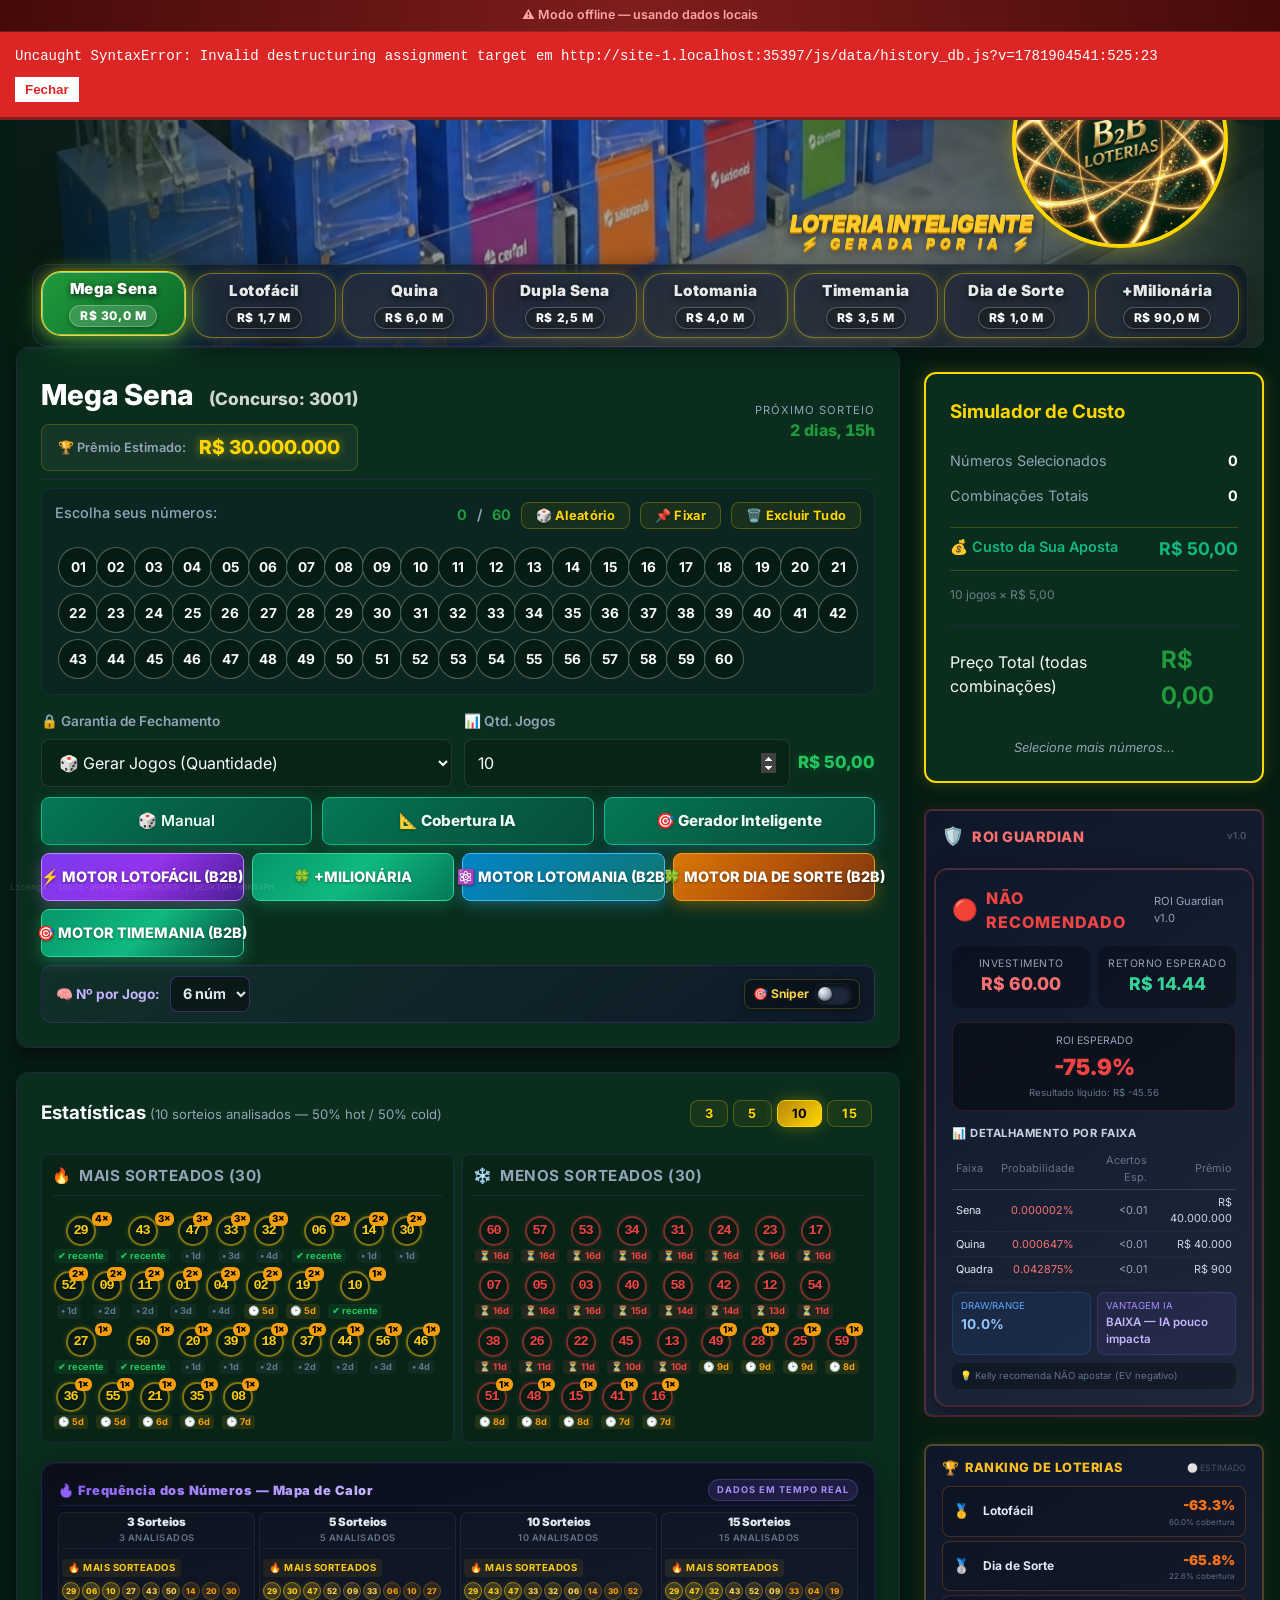
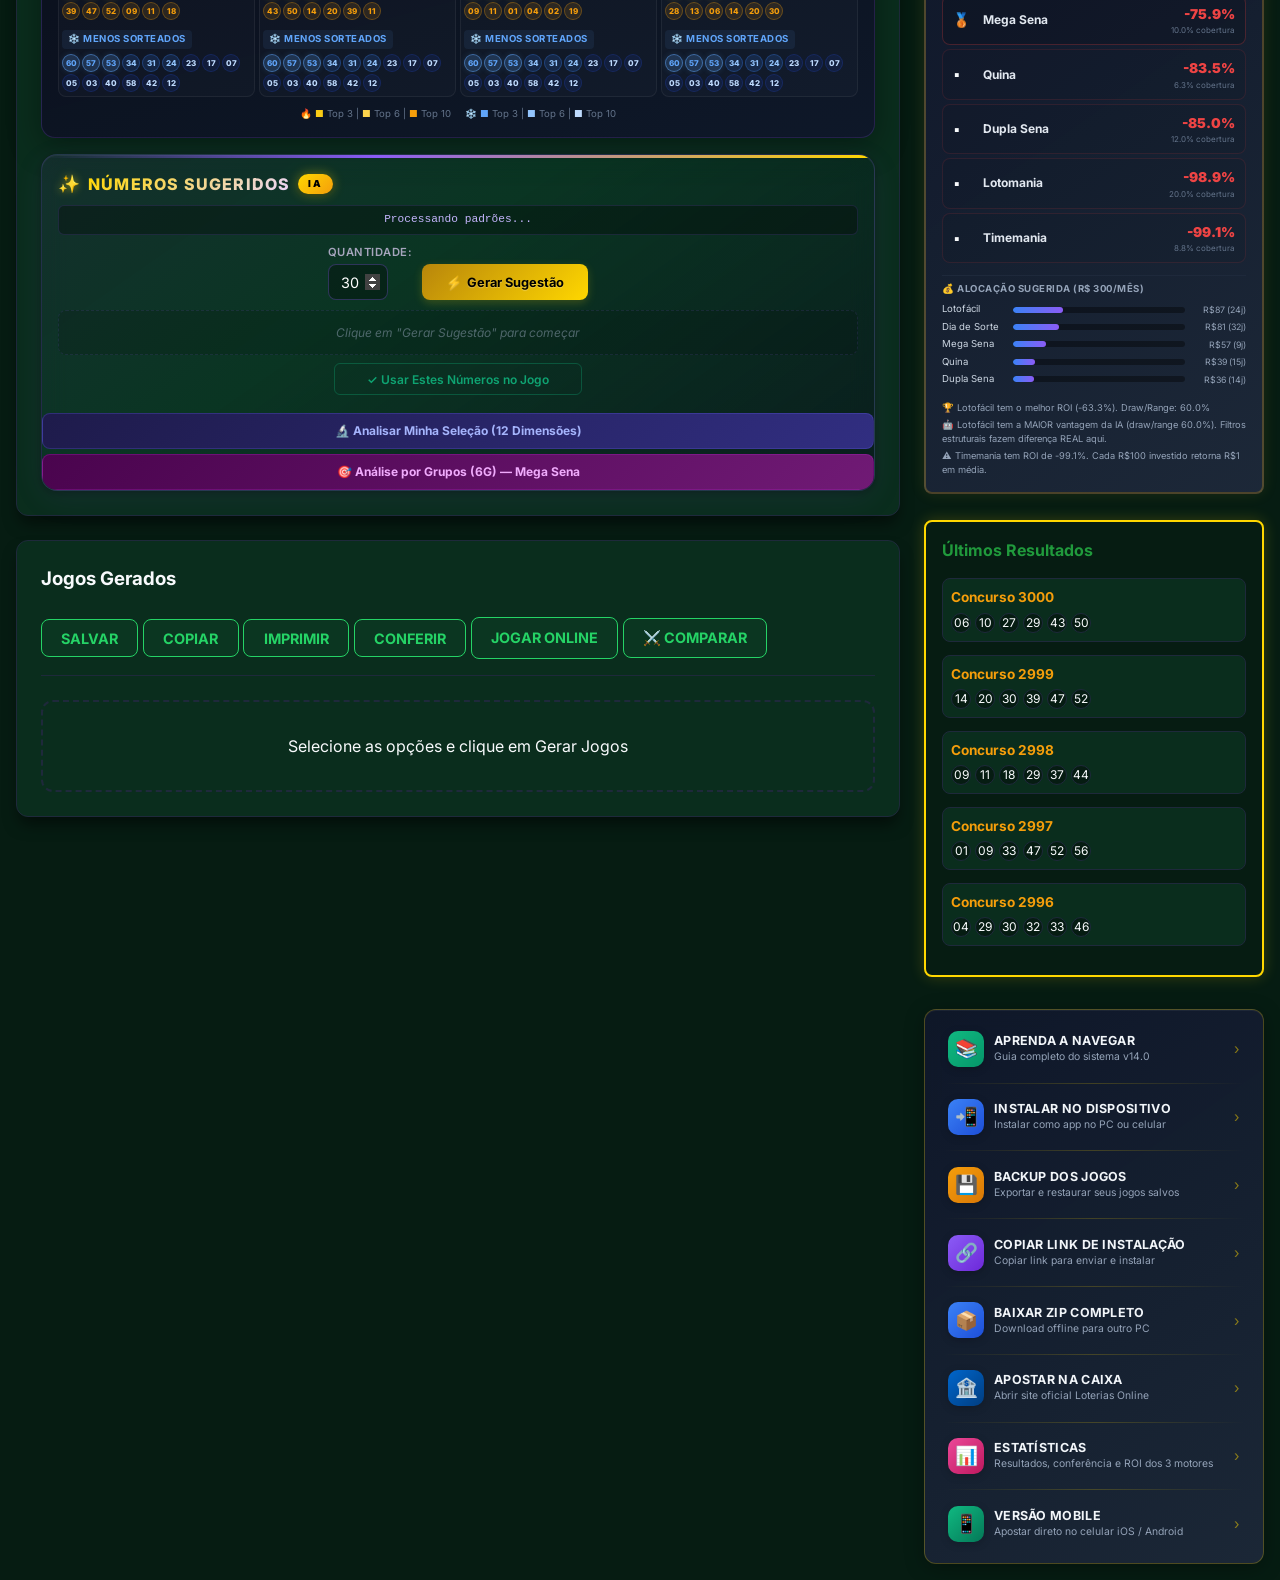
==== commit 7572fc1a: "feat: Novo Motor Dia de Sorte B2B Loterias alocado ao lado da Lotomania" ====
--- a/index.html
+++ b/index.html
@@ -329,6 +329,7 @@
                             <button id="btn-motor-milionaria" class="action-btn" style="padding: 12px 10px; background: linear-gradient(135deg, #059669 0%, #10b981 50%, #047857 100%); border: 1px solid #34d399; color: #ffffff; font-weight: 800; font-size: 0.90rem; text-shadow: 0 1px 3px rgba(0,0,0,0.4); box-shadow: 0 4px 15px rgba(16,185,129,0.35); cursor:pointer;" title="MOTOR +MILIONÁRIA — B2B LOTERIAS: 50 Números, 6 Dezenas + 2 Trevos, Pool de 20 a 50 dezenas, Score IFM 10D, Centróide Simétrico, Diversificação Máxima, Modo Sniper e Honestidade Científica.">🍀 +MILIONÁRIA</button>
 
                             <button id="btn-motor-lotomania" class="action-btn" style="padding: 12px 10px; background: linear-gradient(135deg, #0284c7 0%, #0f766e 100%); border: 1px solid #38bdf8; color: #ffffff; font-weight: 800; font-size: 0.90rem; text-shadow: 0 1px 3px rgba(0,0,0,0.4); box-shadow: 0 4px 15px rgba(56,189,248,0.35); cursor:pointer;" title="MOTOR LOTOMANIA — B2B LOTERIAS: 5 Conjuntos estritos de 20 numeros, 10 por conjunto (5x10=50), consecutividade maxima de 4 no jogo ordenado, scoring estatistico e auditoria 10 pontos.">⚛️ MOTOR LOTOMANIA (B2B)</button>
+                            <button id="btn-motor-diadesorte" class="action-btn" style="padding: 12px 10px; background: linear-gradient(135deg, #d97706 0%, #b45309 50%, #78350f 100%); border: 1px solid #f59e0b; color: #ffffff; font-weight: 800; font-size: 0.90rem; text-shadow: 0 1px 3px rgba(0,0,0,0.4); box-shadow: 0 4px 15px rgba(245,158,11,0.35); cursor:pointer;" title="MOTOR DIA DE SORTE — B2B LOTERIAS: Grupos A (01-15) e B (16-31), modelos 3+4, 4+3, 5+2, 2+5, filtro máx 3 consecutivos, Lift/Z-score, auto-pesos e Mês da Sorte com Honestidade Matemática.">🍀 MOTOR DIA DE SORTE (B2B)</button>
                             <button id="btn-motor-timemania" class="action-btn" style="padding: 12px 10px; background: linear-gradient(135deg, #059669 0%, #10b981 50%, #064e3b 100%); border: 1px solid #34d399; color: #ffffff; font-weight: 800; font-size: 0.90rem; text-shadow: 0 1px 3px rgba(0,0,0,0.4); box-shadow: 0 4px 15px rgba(52,211,153,0.35); cursor:pointer;" title="MOTOR TIMEMANIA — B2B LOTERIAS: Divisão analítica em 4 Grupos (G1..G4), 10 dezenas por jogo, IFM 8D, Time do Coração (80 clubes), Bloqueio de 3 Consecutivos no grupo, SNIPER adaptativo e Auditoria 10 pontos.">🎯 MOTOR TIMEMANIA (B2B)</button>
                         </div>
 
@@ -412,6 +413,60 @@
                             <div style="display: flex; gap: 8px;">
                                 <button id="btn-executar-motor-lotomania" style="flex: 2; background: linear-gradient(135deg, #0284c7, #059669); border: 1px solid #34d399; color: white; padding: 10px 14px; border-radius: 6px; font-weight: 800; font-size: 0.88rem; cursor: pointer; display: flex; align-items: center; justify-content: center; gap: 8px; box-shadow: 0 0 12px rgba(5,150,105,0.4);">
                                     ⚡ GERAR CARTEIRA (MOTOR LOTOMANIA)
+                                </button>
+                            </div>
+                        </div>
+
+                        <!-- PAINEL MOTOR DIA DE SORTE DO B2B LOTERIAS -->
+                        <div id="motor-diadesorte-panel" style="display:none; margin-top: 12px; padding: 16px; background: radial-gradient(circle at top left, rgba(217, 119, 6, 0.25), rgba(15, 23, 42, 0.95)); border: 1px solid #f59e0b; border-radius: 12px; box-shadow: 0 8px 30px rgba(0,0,0,0.4);">
+                            <div style="display: flex; justify-content: space-between; align-items: center; flex-wrap: wrap; gap: 8px; margin-bottom: 10px;">
+                                <div style="font-size: 1.05rem; font-weight: 800; color: #fbbf24; display: flex; align-items: center; gap: 8px;">
+                                    🍀 MOTOR DIA DE SORTE — B2B LOTERIAS
+                                </div>
+                                <span style="font-size: 0.75rem; background: rgba(245, 158, 11, 0.15); color: #fde68a; padding: 2px 8px; border-radius: 999px; border: 1px solid rgba(245, 158, 11, 0.3); font-weight: 700;">
+                                    Pool 31 (A: 01-15 | B: 16-31) • Max Consecutivo ≤ 3 • Modelos 3+4, 4+3, 5+2, 2+5 • Mês da Sorte
+                                </span>
+                            </div>
+                            <p style="font-size: 0.8rem; color: #94a3b8; line-height: 1.5; margin: 0 0 12px 0;">
+                                Motor matemático, probabilístico e combinatório com partição obrigatória em <strong style="color:#fbbf24;">Grupo A (01-15)</strong> e <strong style="color:#fde68a;">Grupo B (16-31)</strong>. Ordenação estatística dinâmica dos modelos (<strong style="color:#a7f3d0;">3+4, 4+3, 5+2, 2+5</strong>), filtro obrigatório de no máximo <strong>3 consecutivos</strong>, matriz Lift/Z-score, auto-pesos e honestidade sobre o Mês da Sorte.
+                            </p>
+                            <div style="display: grid; grid-template-columns: repeat(auto-fit, minmax(200px, 1fr)); gap: 10px; margin-bottom: 12px;">
+                                <div>
+                                    <label style="font-size: 0.75rem; color: #94a3b8; font-weight: 700; display: block; margin-bottom: 4px;">Janela de Análise Histórica:</label>
+                                    <select id="select-historico-diadesorte" style="width: 100%; background: rgba(0,0,0,0.5); border: 1px solid rgba(245,158,11,0.3); color: #e2e8f0; padding: 6px 8px; border-radius: 6px; font-size: 0.8rem; font-weight: 600;">
+                                        <option value="3">Últimos 3 Concursos</option>
+                                        <option value="5">Últimos 5 Concursos</option>
+                                        <option value="10">Últimos 10 Concursos</option>
+                                        <option value="20">Últimos 20 Concursos</option>
+                                        <option value="30" selected>Últimos 30 Concursos (Recomendado)</option>
+                                        <option value="50">Últimos 50 Concursos</option>
+                                        <option value="75">Últimos 75 Concursos</option>
+                                        <option value="100">Últimos 100 Concursos</option>
+                                    </select>
+                                </div>
+                                <div>
+                                    <label style="font-size: 0.75rem; color: #94a3b8; font-weight: 700; display: block; margin-bottom: 4px;">Estratégia do Motor:</label>
+                                    <select id="select-estrategia-diadesorte" style="width: 100%; background: rgba(0,0,0,0.5); border: 1px solid rgba(245,158,11,0.3); color: #e2e8f0; padding: 6px 8px; border-radius: 6px; font-size: 0.8rem; font-weight: 600;">
+                                        <option value="equilibrada" selected>1 — Equilibrado (Recomendado)</option>
+                                        <option value="frequencia_historica">2 — Frequência Histórica</option>
+                                        <option value="frequencia_recente">3 — Frequência Recente</option>
+                                        <option value="atrasos_recuperacoes">4 — Atrasos e Recuperações</option>
+                                        <option value="pares_trios">5 — Pares e Trios</option>
+                                        <option value="coocorrencia_lift_zscore">6 — Coocorrência / Lift / Z-Score</option>
+                                        <option value="auto_pesos">7 — Auto Pesos Adaptativos</option>
+                                    </select>
+                                </div>
+                                <div>
+                                    <label style="font-size: 0.75rem; color: #94a3b8; font-weight: 700; display: block; margin-bottom: 4px;">Pool de Números:</label>
+                                    <select id="select-pool-diadesorte" style="width: 100%; background: rgba(0,0,0,0.5); border: 1px solid rgba(245,158,11,0.3); color: #e2e8f0; padding: 6px 8px; border-radius: 6px; font-size: 0.8rem; font-weight: 600;">
+                                        <option value="automatico" selected>Pool Automático Oficial (01 a 31)</option>
+                                        <option value="personalizado">Pool Personalizado (Marcados no Volante)</option>
+                                    </select>
+                                </div>
+                            </div>
+                            <div style="display: flex; gap: 8px;">
+                                <button id="btn-executar-motor-diadesorte" style="flex: 2; background: linear-gradient(135deg, #d97706, #059669); border: 1px solid #f59e0b; color: white; padding: 10px 14px; border-radius: 6px; font-weight: 800; font-size: 0.88rem; cursor: pointer; display: flex; align-items: center; justify-content: center; gap: 8px; box-shadow: 0 0 12px rgba(245,158,11,0.4);">
+                                    🍀 GERAR CARTEIRA (MOTOR DIA DE SORTE)
                                 </button>
                             </div>
                         </div>
@@ -1760,6 +1815,7 @@
             <script src="js/engines/roi_dashboard.js?v=1781904541"></script>
             <script src="js/engines/motor_lotomania_engine.js?v=1781904545"></script>
             <script src="js/engines/motor_lotofacil_engine.js?v=1781904580"></script>
+            <script src="js/engines/motor_diadesorte_engine.js?v=20260903"></script>
             <script src="js/engines/motor_timemania_engine.js?v=1781904590"></script>
             <script src="js/engines/motor_milionaria_engine.js?v=1781904595"></script>
 
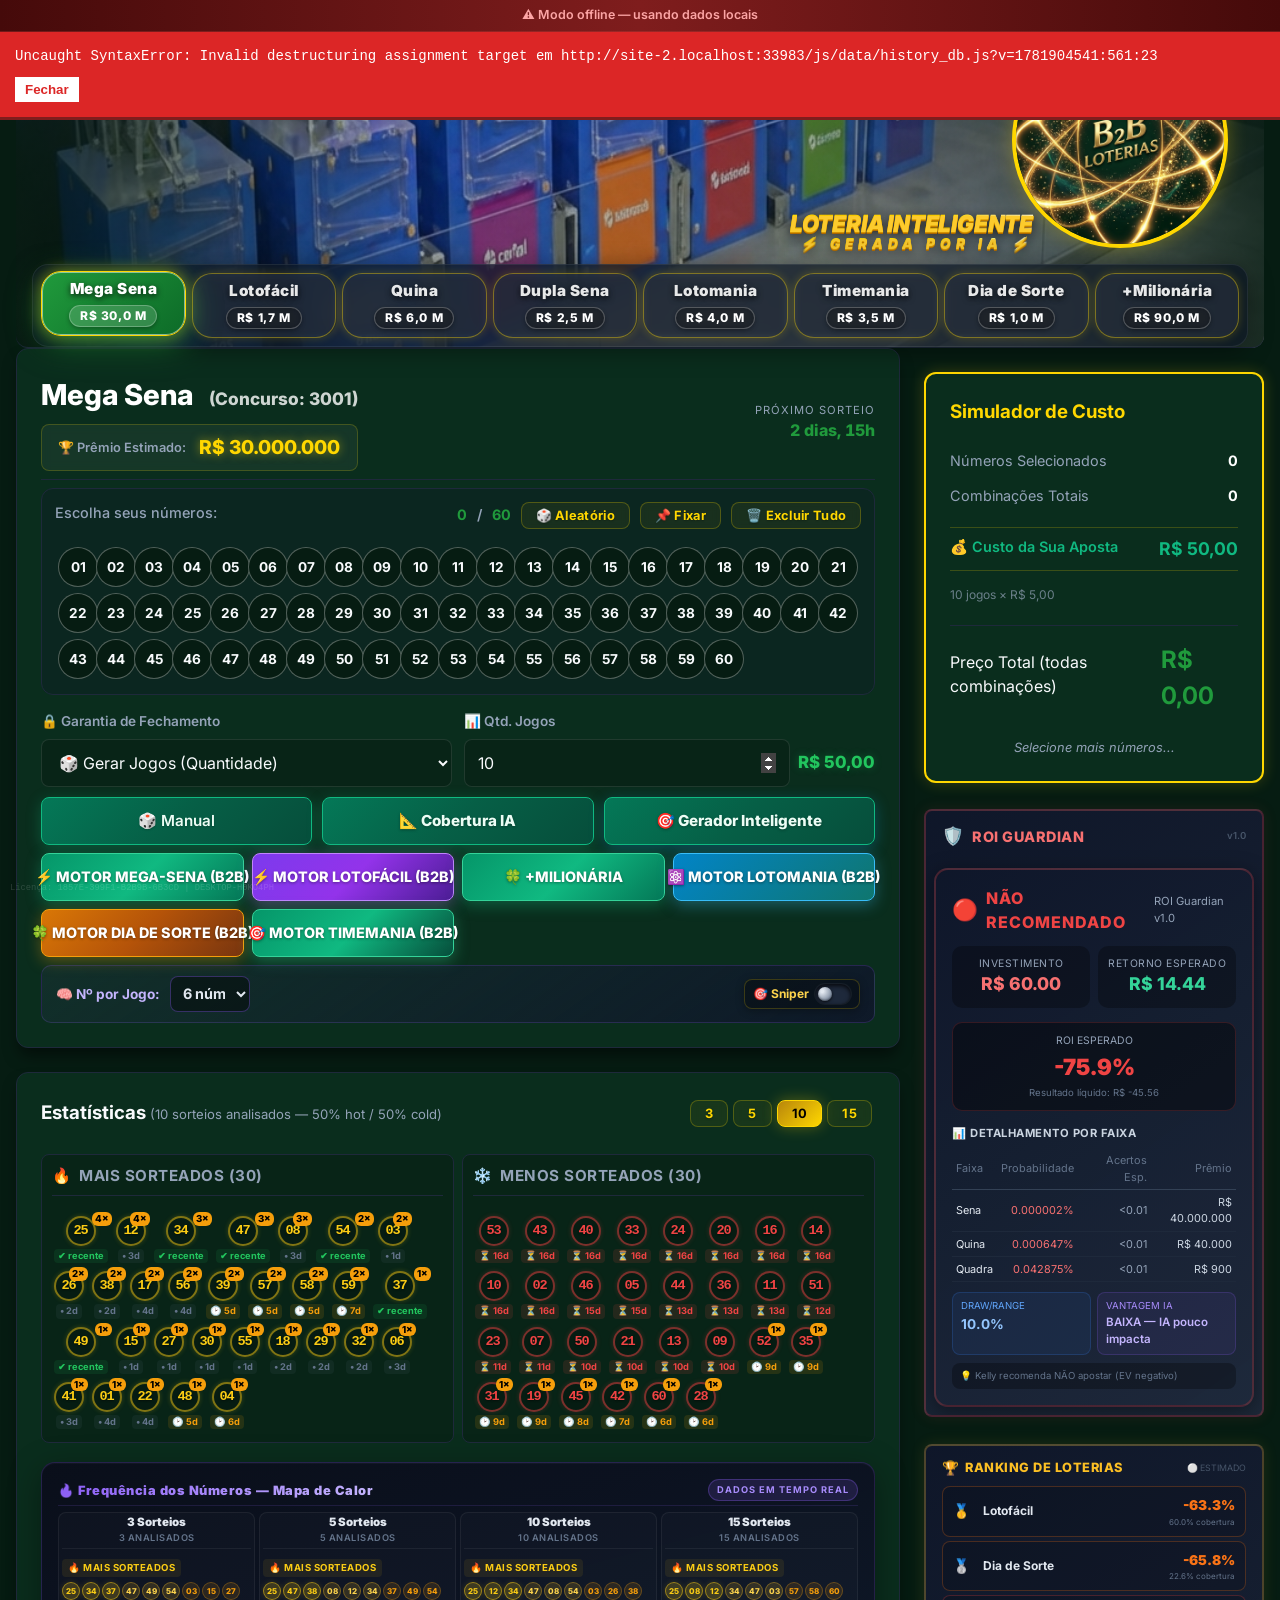
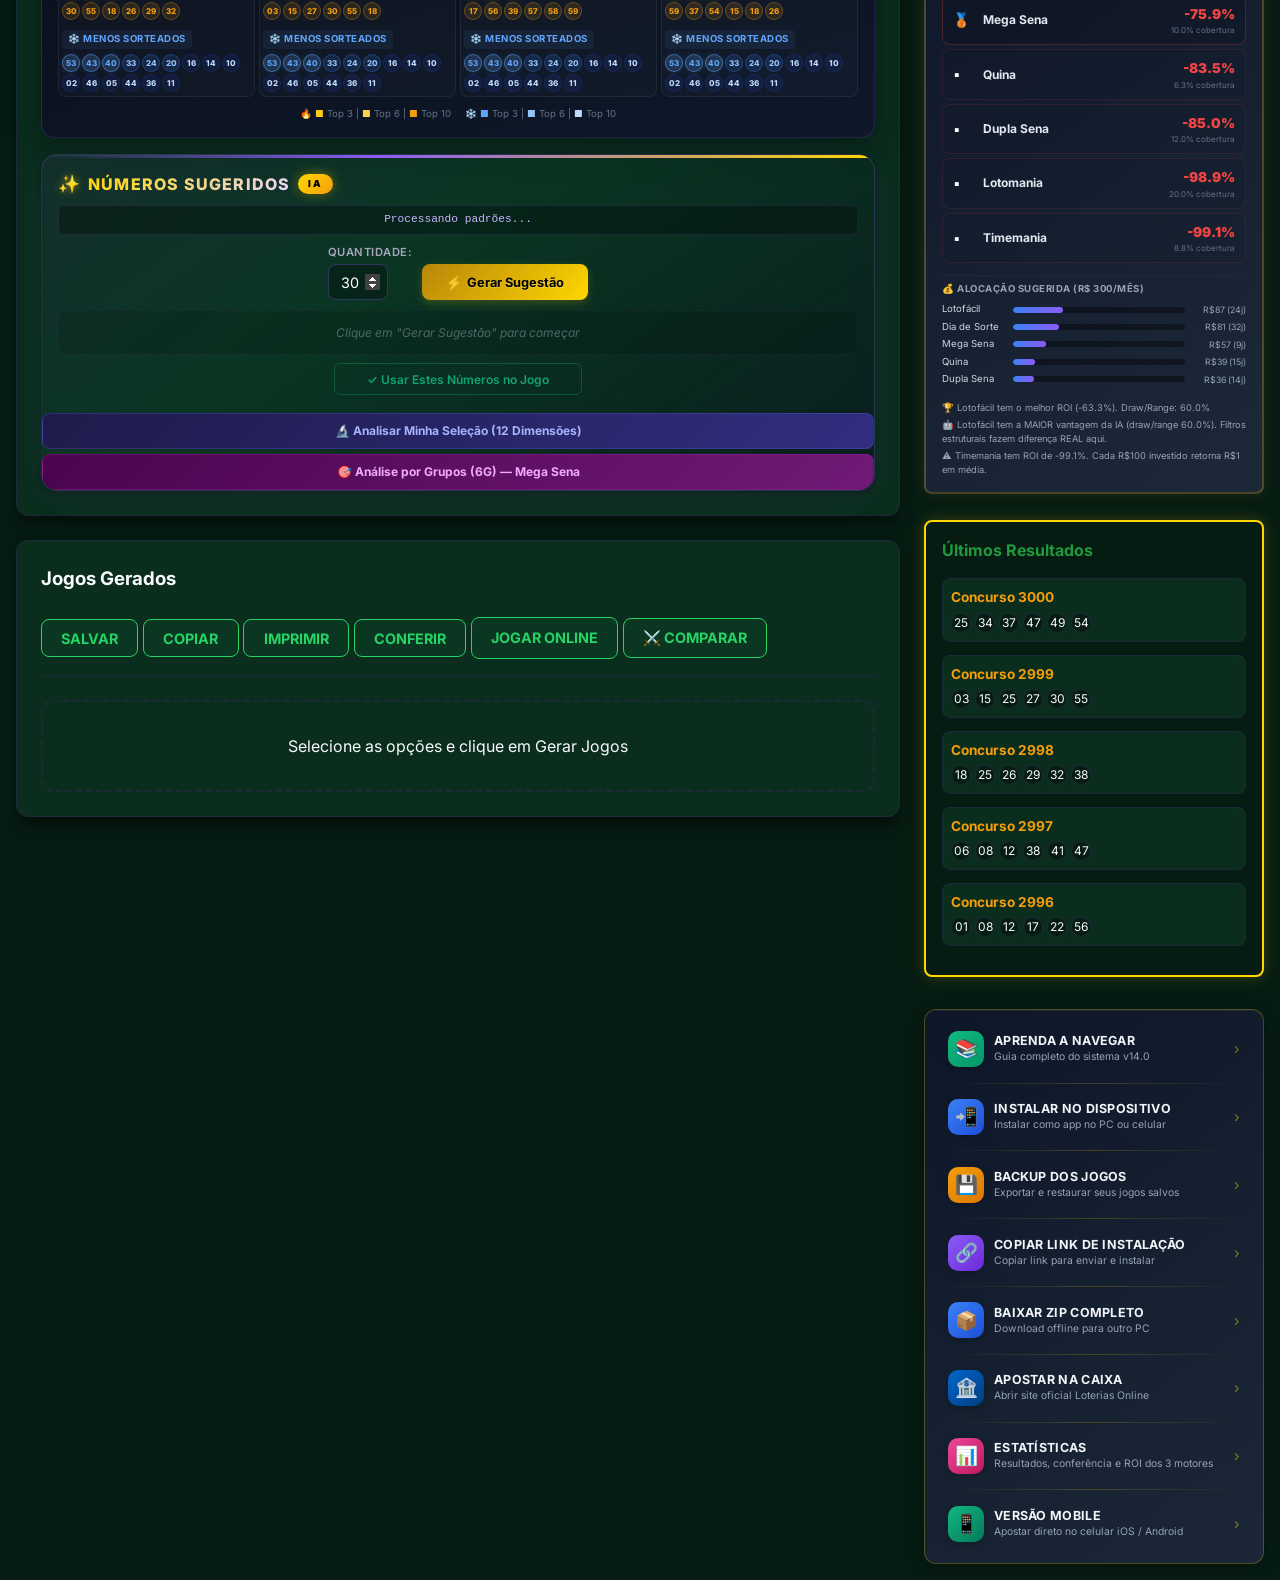
==== commit 979b94d3: "feat: Novo Motor Matematico Mega-Sena B2B integrado com destaque UI e atalhos" ====
--- a/index.html
+++ b/index.html
@@ -85,7 +85,7 @@
     <meta name="description" content="Gerador inteligente de apostas para todas as loterias da Caixa com IA">
 
     <link href="https://fonts.googleapis.com/css2?family=Inter:wght@400;600;800&display=swap" rel="stylesheet">
-    <link rel="stylesheet" href="styles/main.css?v=1781904541">
+    <link rel="stylesheet" href="styles/main.css?v=20260904_V3">
     <link rel="stylesheet" href="styles/components.css?v=1781904541">
     <link rel="stylesheet" href="styles/lottery.css?v=1781904541">
     <link rel="stylesheet" href="styles/responsive.css?v=1781904541">
@@ -259,6 +259,7 @@
                                         Aleatório</button>
                                     <button id="btn-fixed-mode" class="sm-btn" title="Modo Fixar Números">📌
                                         Fixar</button>
+                                    <button id="btn-quick-motor-megasena" class="sm-btn" style="background: linear-gradient(135deg, #059669, #10b981); color: #ffffff; border: 1px solid #34d399; font-weight: 800; cursor: pointer; box-shadow: 0 0 10px rgba(16,185,129,0.4); display: none;" title="Abrir Motor Inteligente Mega-Sena (B2B)">⚡ Motor Mega-Sena</button>
                                     <button id="btn-clear-selection" class="sm-btn" title="Limpar todos os números selecionados e jogos gerados" style="margin-left: auto;">🗑️ Excluir Tudo</button>
                                 </div>
                             </div>
@@ -325,12 +326,85 @@
 
                         <!-- MOTORES EXCLUSIVOS B2B LOTERIAS (Lado a Lado) -->
                         <div id="b2b-motors-row" style="display:grid; grid-template-columns: repeat(auto-fit, minmax(180px, 1fr)); gap: 8px; margin-top: 8px;">
+                            <button id="btn-motor-megasena" class="action-btn" style="padding: 14px 12px; animation: pulseGlowMega 2.5s infinite alternate; background: linear-gradient(135deg, #059669 0%, #10b981 50%, #047857 100%); border: 1px solid #34d399; color: #ffffff; font-weight: 800; font-size: 0.90rem; text-shadow: 0 1px 3px rgba(0,0,0,0.4); box-shadow: 0 4px 15px rgba(16,185,129,0.35); cursor:pointer;" title="MOTOR MEGA-SENA — B2B LOTERIAS: Grupos A (01-30) e B (31-60), modelos 3/3, 2/4, 4/2, 1/5, 5/1, filtro rígido máx 3 consecutivos, Lift, Z-score, Centróide Simétrico, Auto-pesos, Modo Sniper e Honestidade Matemática.">⚡ MOTOR MEGA-SENA (B2B)</button>
                             <button id="btn-motor-lotofacil" class="action-btn" style="padding: 12px 10px; background: linear-gradient(135deg, #7c3aed 0%, #9333ea 50%, #4c1d95 100%); border: 1px solid #c084fc; color: #ffffff; font-weight: 800; font-size: 0.90rem; text-shadow: 0 1px 3px rgba(0,0,0,0.4); box-shadow: 0 4px 15px rgba(192,132,252,0.35); cursor:pointer;" title="MOTOR INTELIGENTE LOTOFÁCIL — B2B LOTERIAS: Análise obrigatória 10 concursos, divisões dinâmicas, relações 7/8, 8/7, 6/9, 9/6, consecutividade máx 5, Score B2B e Transparência Matemática.">⚡ MOTOR LOTOFÁCIL (B2B)</button>
                             <button id="btn-motor-milionaria" class="action-btn" style="padding: 12px 10px; background: linear-gradient(135deg, #059669 0%, #10b981 50%, #047857 100%); border: 1px solid #34d399; color: #ffffff; font-weight: 800; font-size: 0.90rem; text-shadow: 0 1px 3px rgba(0,0,0,0.4); box-shadow: 0 4px 15px rgba(16,185,129,0.35); cursor:pointer;" title="MOTOR +MILIONÁRIA — B2B LOTERIAS: 50 Números, 6 Dezenas + 2 Trevos, Pool de 20 a 50 dezenas, Score IFM 10D, Centróide Simétrico, Diversificação Máxima, Modo Sniper e Honestidade Científica.">🍀 +MILIONÁRIA</button>
 
                             <button id="btn-motor-lotomania" class="action-btn" style="padding: 12px 10px; background: linear-gradient(135deg, #0284c7 0%, #0f766e 100%); border: 1px solid #38bdf8; color: #ffffff; font-weight: 800; font-size: 0.90rem; text-shadow: 0 1px 3px rgba(0,0,0,0.4); box-shadow: 0 4px 15px rgba(56,189,248,0.35); cursor:pointer;" title="MOTOR LOTOMANIA — B2B LOTERIAS: 5 Conjuntos estritos de 20 numeros, 10 por conjunto (5x10=50), consecutividade maxima de 4 no jogo ordenado, scoring estatistico e auditoria 10 pontos.">⚛️ MOTOR LOTOMANIA (B2B)</button>
                             <button id="btn-motor-diadesorte" class="action-btn" style="padding: 12px 10px; background: linear-gradient(135deg, #d97706 0%, #b45309 50%, #78350f 100%); border: 1px solid #f59e0b; color: #ffffff; font-weight: 800; font-size: 0.90rem; text-shadow: 0 1px 3px rgba(0,0,0,0.4); box-shadow: 0 4px 15px rgba(245,158,11,0.35); cursor:pointer;" title="MOTOR DIA DE SORTE — B2B LOTERIAS: Grupos A (01-15) e B (16-31), modelos 3+4, 4+3, 5+2, 2+5, filtro máx 3 consecutivos, Lift/Z-score, auto-pesos e Mês da Sorte com Honestidade Matemática.">🍀 MOTOR DIA DE SORTE (B2B)</button>
                             <button id="btn-motor-timemania" class="action-btn" style="padding: 12px 10px; background: linear-gradient(135deg, #059669 0%, #10b981 50%, #064e3b 100%); border: 1px solid #34d399; color: #ffffff; font-weight: 800; font-size: 0.90rem; text-shadow: 0 1px 3px rgba(0,0,0,0.4); box-shadow: 0 4px 15px rgba(52,211,153,0.35); cursor:pointer;" title="MOTOR TIMEMANIA — B2B LOTERIAS: Divisão analítica em 4 Grupos (G1..G4), 10 dezenas por jogo, IFM 8D, Time do Coração (80 clubes), Bloqueio de 3 Consecutivos no grupo, SNIPER adaptativo e Auditoria 10 pontos.">🎯 MOTOR TIMEMANIA (B2B)</button>
+                        </div>
+
+                        <!-- PAINEL MOTOR MEGA-SENA DO B2B LOTERIAS -->
+                        <div id="motor-megasena-panel" style="display:none; margin-top: 12px; padding: 16px; background: radial-gradient(circle at top left, rgba(5, 150, 105, 0.25), rgba(15, 23, 42, 0.95)); border: 1px solid #10b981; border-radius: 12px; box-shadow: 0 8px 30px rgba(0,0,0,0.4);">
+                            <div style="display: flex; justify-content: space-between; align-items: center; flex-wrap: wrap; gap: 8px; margin-bottom: 10px;">
+                                <div style="font-size: 1.05rem; font-weight: 800; color: #34d399; display: flex; align-items: center; gap: 8px;">
+                                    ⚡ MOTOR INTELIGENTE MEGA-SENA — B2B LOTERIAS
+                                </div>
+                                <span style="font-size: 0.75rem; background: rgba(16, 185, 129, 0.15); color: #a7f3d0; padding: 2px 8px; border-radius: 999px; border: 1px solid rgba(16, 185, 129, 0.3); font-weight: 700;">
+                                    Pool 60 (A: 01-30 | B: 31-60) • Max Consecutivo ≤ 3 • Modelos 3/3, 2/4, 4/2 • Lift/Z-Score • Sniper
+                                </span>
+                            </div>
+                            <p style="font-size: 0.8rem; color: #94a3b8; line-height: 1.5; margin: 0 0 12px 0;">
+                                Motor matemático, probabilístico e combinatório com partição obrigatória em <strong style="color:#34d399;">Grupo A (01-30)</strong> e <strong style="color:#6ee7b7;">Grupo B (31-60)</strong>. Ordenação dinâmica dos modelos hipergeométricos (<strong style="color:#fcd34d;">3/3, 2/4, 4/2, 1/5, 5/1</strong>), bloqueio rígido de <strong>mais de 3 consecutivos</strong>, matriz Lift/Z-score com regularização Bayesiana, centróide simétrico ($\mu=30.5, \Sigma=183$) e modo 🎯 SNIPER.
+                            </p>
+                            <div style="display: grid; grid-template-columns: repeat(auto-fit, minmax(200px, 1fr)); gap: 10px; margin-bottom: 12px;">
+                                <div>
+                                    <label style="font-size: 0.75rem; color: #94a3b8; font-weight: 700; display: block; margin-bottom: 4px;">Janela de Análise Histórica:</label>
+                                    <select id="select-historico-megasena" style="width: 100%; background: rgba(0,0,0,0.5); border: 1px solid rgba(16,185,129,0.3); color: #e2e8f0; padding: 6px 8px; border-radius: 6px; font-size: 0.8rem; font-weight: 600;">
+                                        <option value="3">Últimos 3 Concursos</option>
+                                        <option value="5">Últimos 5 Concursos</option>
+                                        <option value="10">Últimos 10 Concursos</option>
+                                        <option value="20">Últimos 20 Concursos</option>
+                                        <option value="30" selected>Últimos 30 Concursos (Recomendado)</option>
+                                        <option value="50">Últimos 50 Concursos</option>
+                                        <option value="75">Últimos 75 Concursos</option>
+                                        <option value="100">Últimos 100 Concursos</option>
+                                    </select>
+                                </div>
+                                <div>
+                                    <label style="font-size: 0.75rem; color: #94a3b8; font-weight: 700; display: block; margin-bottom: 4px;">Estratégia do Motor:</label>
+                                    <select id="select-estrategia-megasena" style="width: 100%; background: rgba(0,0,0,0.5); border: 1px solid rgba(16,185,129,0.3); color: #e2e8f0; padding: 6px 8px; border-radius: 6px; font-size: 0.8rem; font-weight: 600;">
+                                        <option value="equilibrada" selected>1 — Equilibrada (Padrão Multicritério)</option>
+                                        <option value="sniper">2 — 🎯 Modo Sniper (Alta Concentração)</option>
+                                        <option value="frequencia_historica">3 — Frequência Histórica</option>
+                                        <option value="frequencia_recente">4 — Frequência Recente</option>
+                                        <option value="atrasos_recuperacoes">5 — Atrasos e Recuperações</option>
+                                        <option value="pares_trios">6 — Melhores Pares e Trios</option>
+                                        <option value="coocorrencia_lift_zscore">7 — Coocorrência / Lift / Z-Score</option>
+                                        <option value="auto_pesos">8 — Auto-Pesos Adaptativos</option>
+                                    </select>
+                                </div>
+                                <div>
+                                    <label style="font-size: 0.75rem; color: #94a3b8; font-weight: 700; display: block; margin-bottom: 4px;">Pool de Dezenas:</label>
+                                    <select id="select-pool-megasena" style="width: 100%; background: rgba(0,0,0,0.5); border: 1px solid rgba(16,185,129,0.3); color: #e2e8f0; padding: 6px 8px; border-radius: 6px; font-size: 0.8rem; font-weight: 600;">
+                                        <option value="automatico" selected>Pool Oficial Completo (01 a 60)</option>
+                                        <option value="personalizado">Pool Personalizado (Marcados no Volante)</option>
+                                    </select>
+                                </div>
+                                <div>
+                                    <label style="font-size: 0.75rem; color: #94a3b8; font-weight: 700; display: block; margin-bottom: 4px;">Modelo A/B Preferencial:</label>
+                                    <select id="select-modelo-megasena" style="width: 100%; background: rgba(0,0,0,0.5); border: 1px solid rgba(16,185,129,0.3); color: #e2e8f0; padding: 6px 8px; border-radius: 6px; font-size: 0.8rem; font-weight: 600;">
+                                        <option value="auto" selected>Automático (Dinâmico pelo Histórico)</option>
+                                        <option value="3/3">Modelo 3/3 (3A + 3B — 32.9%)</option>
+                                        <option value="2/4">Modelo 2/4 (2A + 4B — 23.8%)</option>
+                                        <option value="4/2">Modelo 4/2 (4A + 2B — 23.8%)</option>
+                                        <option value="1/5">Modelo 1/5 (1A + 5B — 8.5%)</option>
+                                        <option value="5/1">Modelo 5/1 (5A + 1B — 8.5%)</option>
+                                    </select>
+                                </div>
+                            </div>
+                            <div style="display: flex; gap: 8px; flex-wrap: wrap;">
+                                <button id="btn-executar-motor-megasena" style="flex: 2; min-width: 220px; background: linear-gradient(135deg, #059669, #10b981); border: 1px solid #34d399; color: white; padding: 10px 14px; border-radius: 6px; font-weight: 800; font-size: 0.88rem; cursor: pointer; display: flex; align-items: center; justify-content: center; gap: 8px; box-shadow: 0 0 12px rgba(16,185,129,0.4);">
+                                    ⚡ GERAR CARTEIRA (MOTOR MEGA-SENA)
+                                </button>
+                                <button id="btn-relatorio-motor-megasena" style="flex: 1; min-width: 180px; background: rgba(15,23,42,0.8); border: 1px solid #10b981; color: #a7f3d0; padding: 10px 12px; border-radius: 6px; font-weight: 700; font-size: 0.82rem; cursor: pointer;">
+                                    🔬 RELATÓRIO TÉCNICO
+                                </button>
+                                <button id="btn-backtest-motor-megasena" style="flex: 1; min-width: 180px; background: rgba(15,23,42,0.8); border: 1px solid #f59e0b; color: #fde68a; padding: 10px 12px; border-radius: 6px; font-weight: 700; font-size: 0.82rem; cursor: pointer;">
+                                    📈 BACKTESTING WALK-FORWARD
+                                </button>
+                            </div>
                         </div>
 
                         <!-- PAINEL MOTOR LOTOFÁCIL DO B2B LOTERIAS -->
@@ -1813,6 +1887,7 @@
             <script src="js/engines/auto_updater.js?v=1781904541"></script>
             <script src="js/engines/pure_coverage_engine.js?v=1781904543"></script>
             <script src="js/engines/roi_dashboard.js?v=1781904541"></script>
+            <script src="js/engines/motor_megasena_engine.js?v=20260904_V3"></script>
             <script src="js/engines/motor_lotomania_engine.js?v=1781904545"></script>
             <script src="js/engines/motor_lotofacil_engine.js?v=1781904580"></script>
             <script src="js/engines/motor_diadesorte_engine.js?v=20260903"></script>
@@ -2009,7 +2084,7 @@
                 console.log('[B2B] repairGameLotomania injetado com sucesso no escopo global das classes.');
             })();
             </script>
-            <script src="js/ui.js?v=1781904570"></script>
+            <script src="js/ui.js?v=20260904_V3"></script>
             <script src="js/main.js?v=1781904541"></script>
 
     <!-- v11: Coverage handler inline REMOVIDO — handler canônico está em ui.js -->
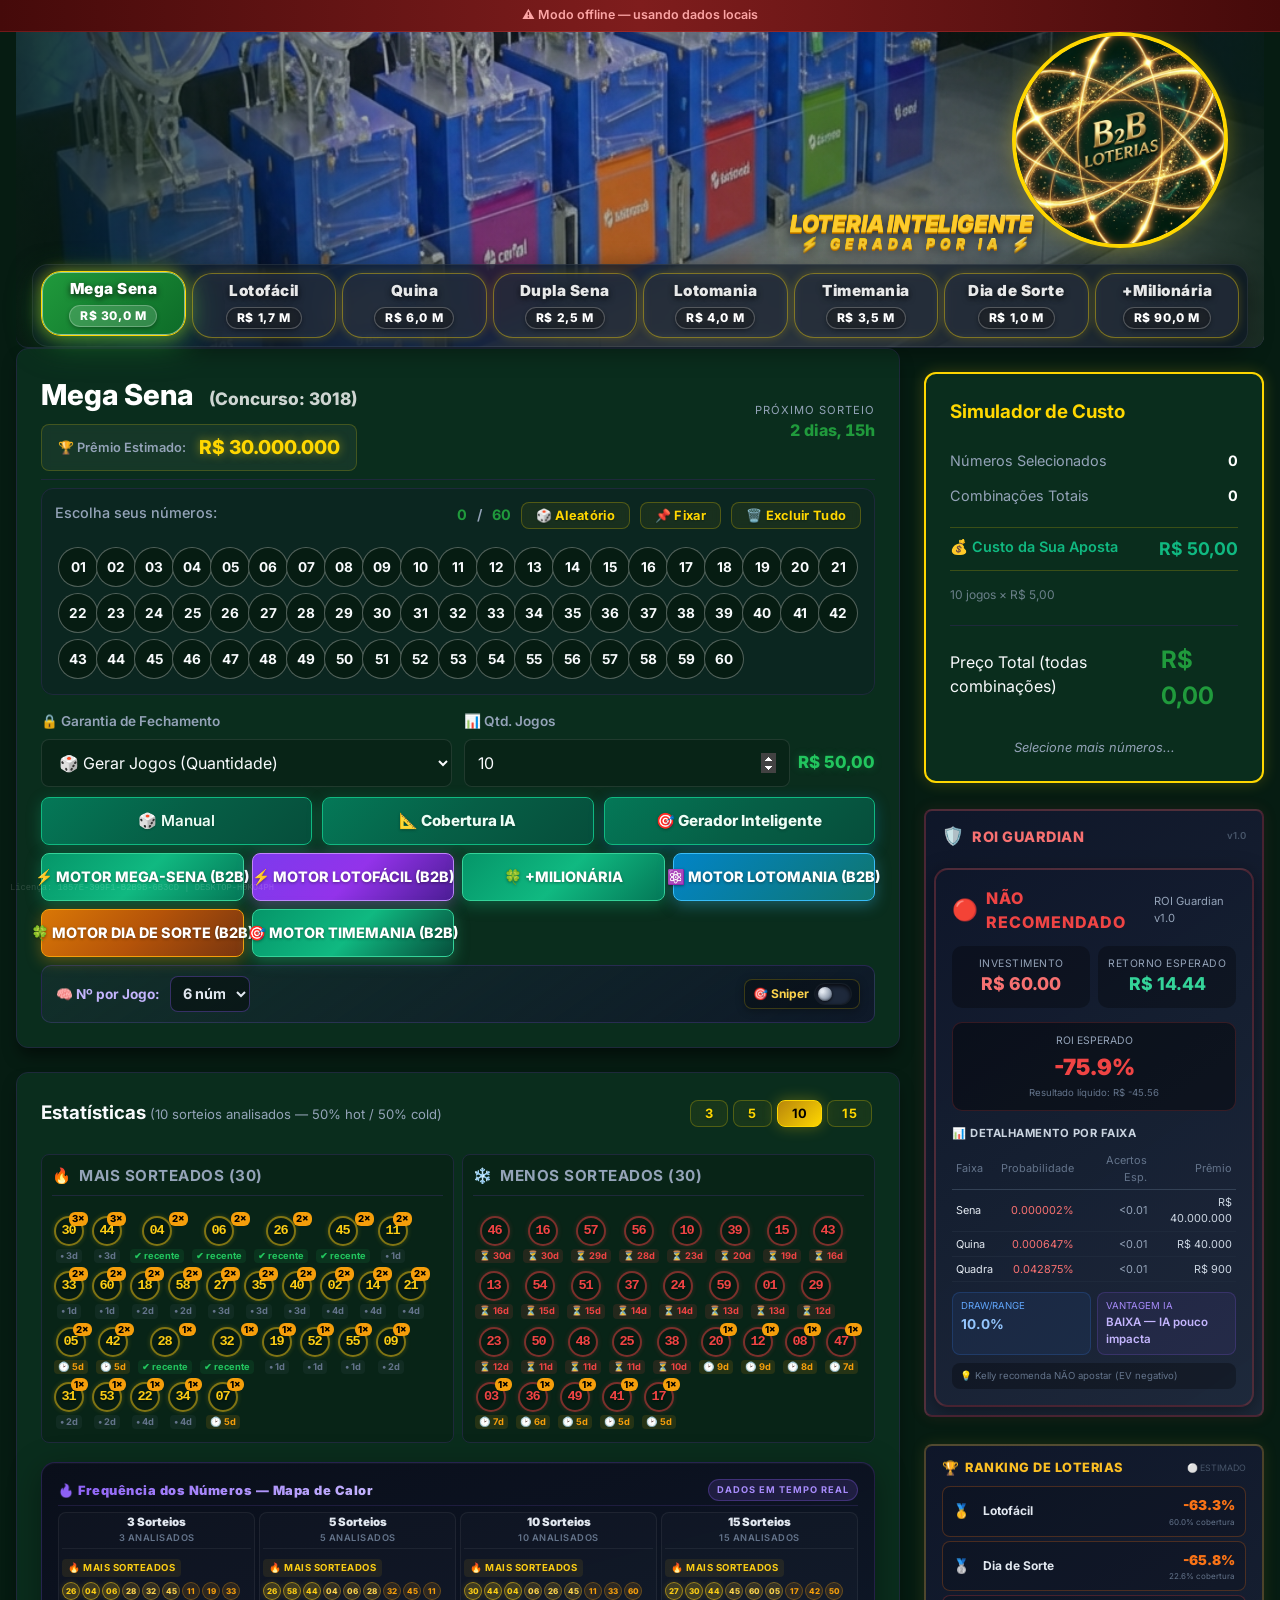
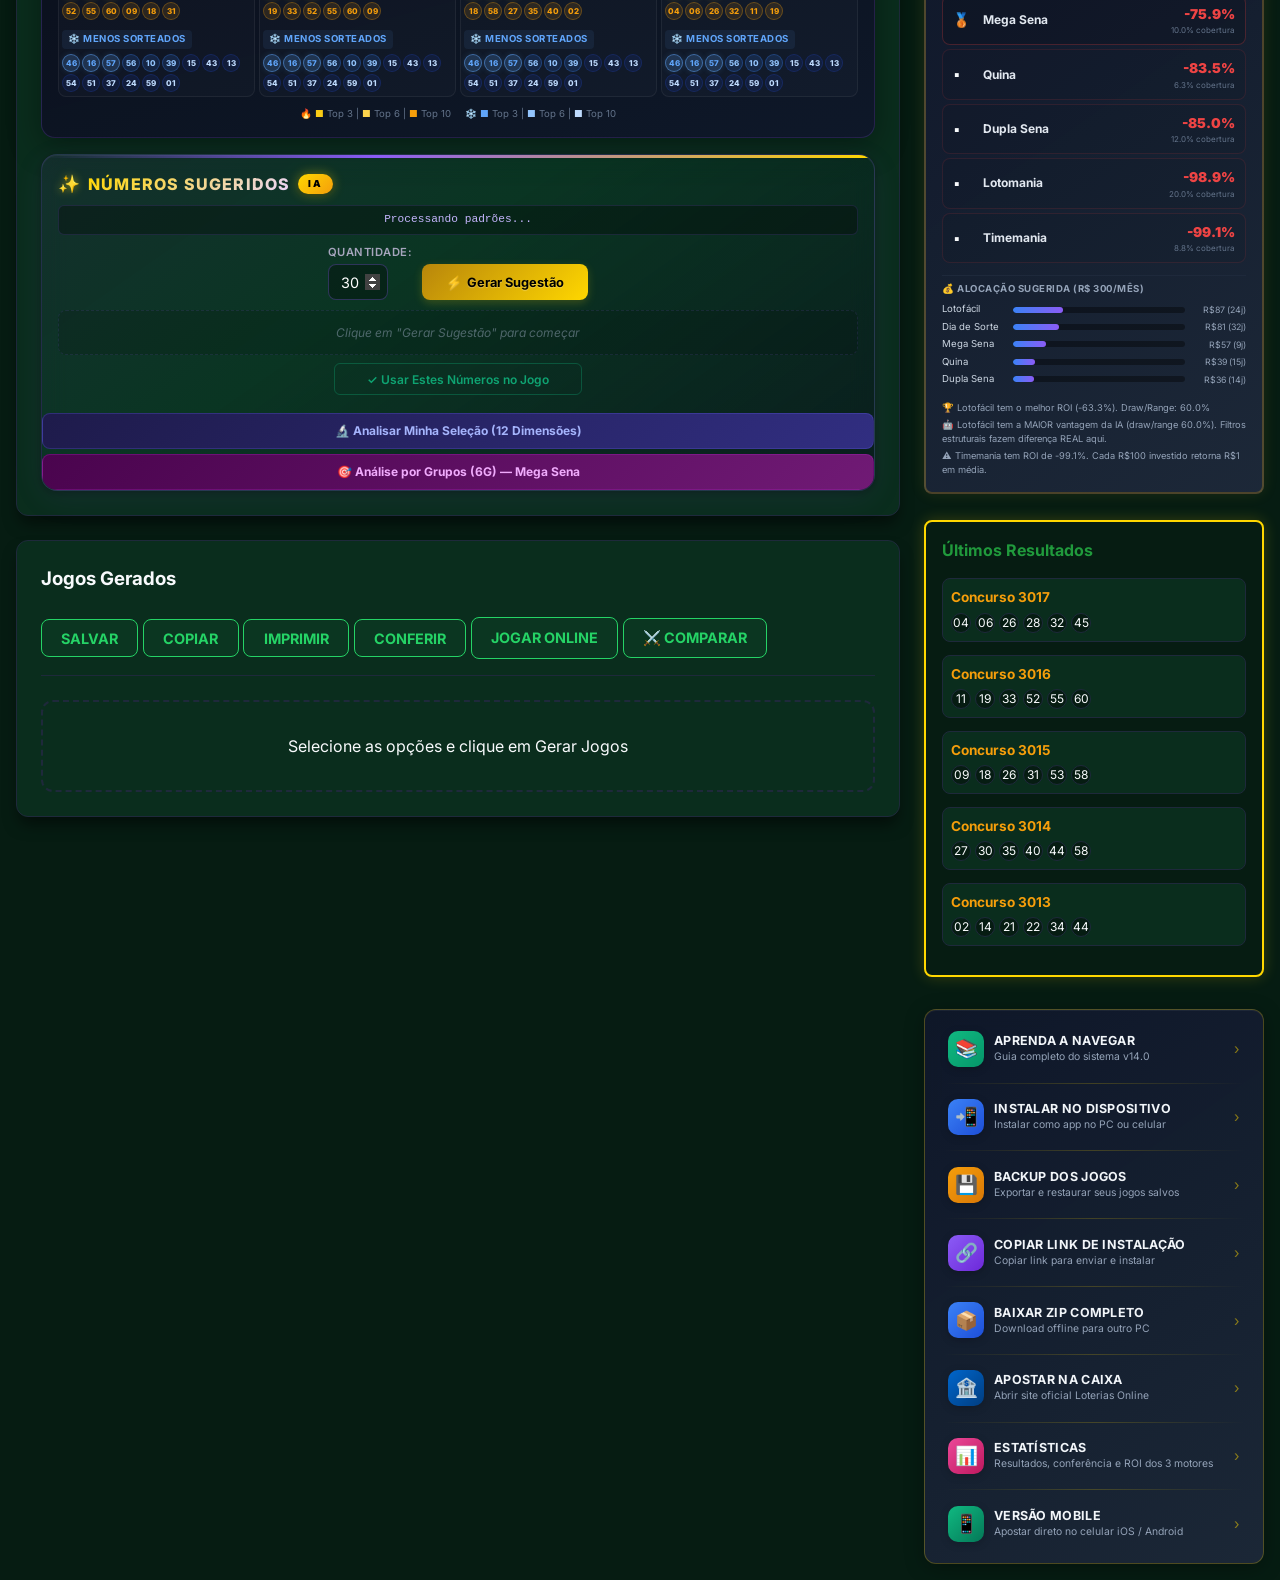
==== commit 6a85840c: "fix(js): corrigir syntax error de fechamento de array no history_db.js e atualizar cache-buster" ====
--- a/index.html
+++ b/index.html
@@ -1851,7 +1851,7 @@
             <!-- Core Data & Engines -->
             <script src="js/engines/guardian.js?v=1781904541"></script>
             <script src="js/engines/games.js?v=1781904570"></script>
-            <script src="js/data/history_db.js?v=1781904541"></script>
+            <script src="js/data/history_db.js?v=20260904_V4"></script>
             <script src="js/stats.js?v=1781904541"></script>
             <script src="js/engines/calibration_quantum.js?v=1781904541"></script>
             <script src="js/engines/precision_calibrator.js?v=1781904541"></script>
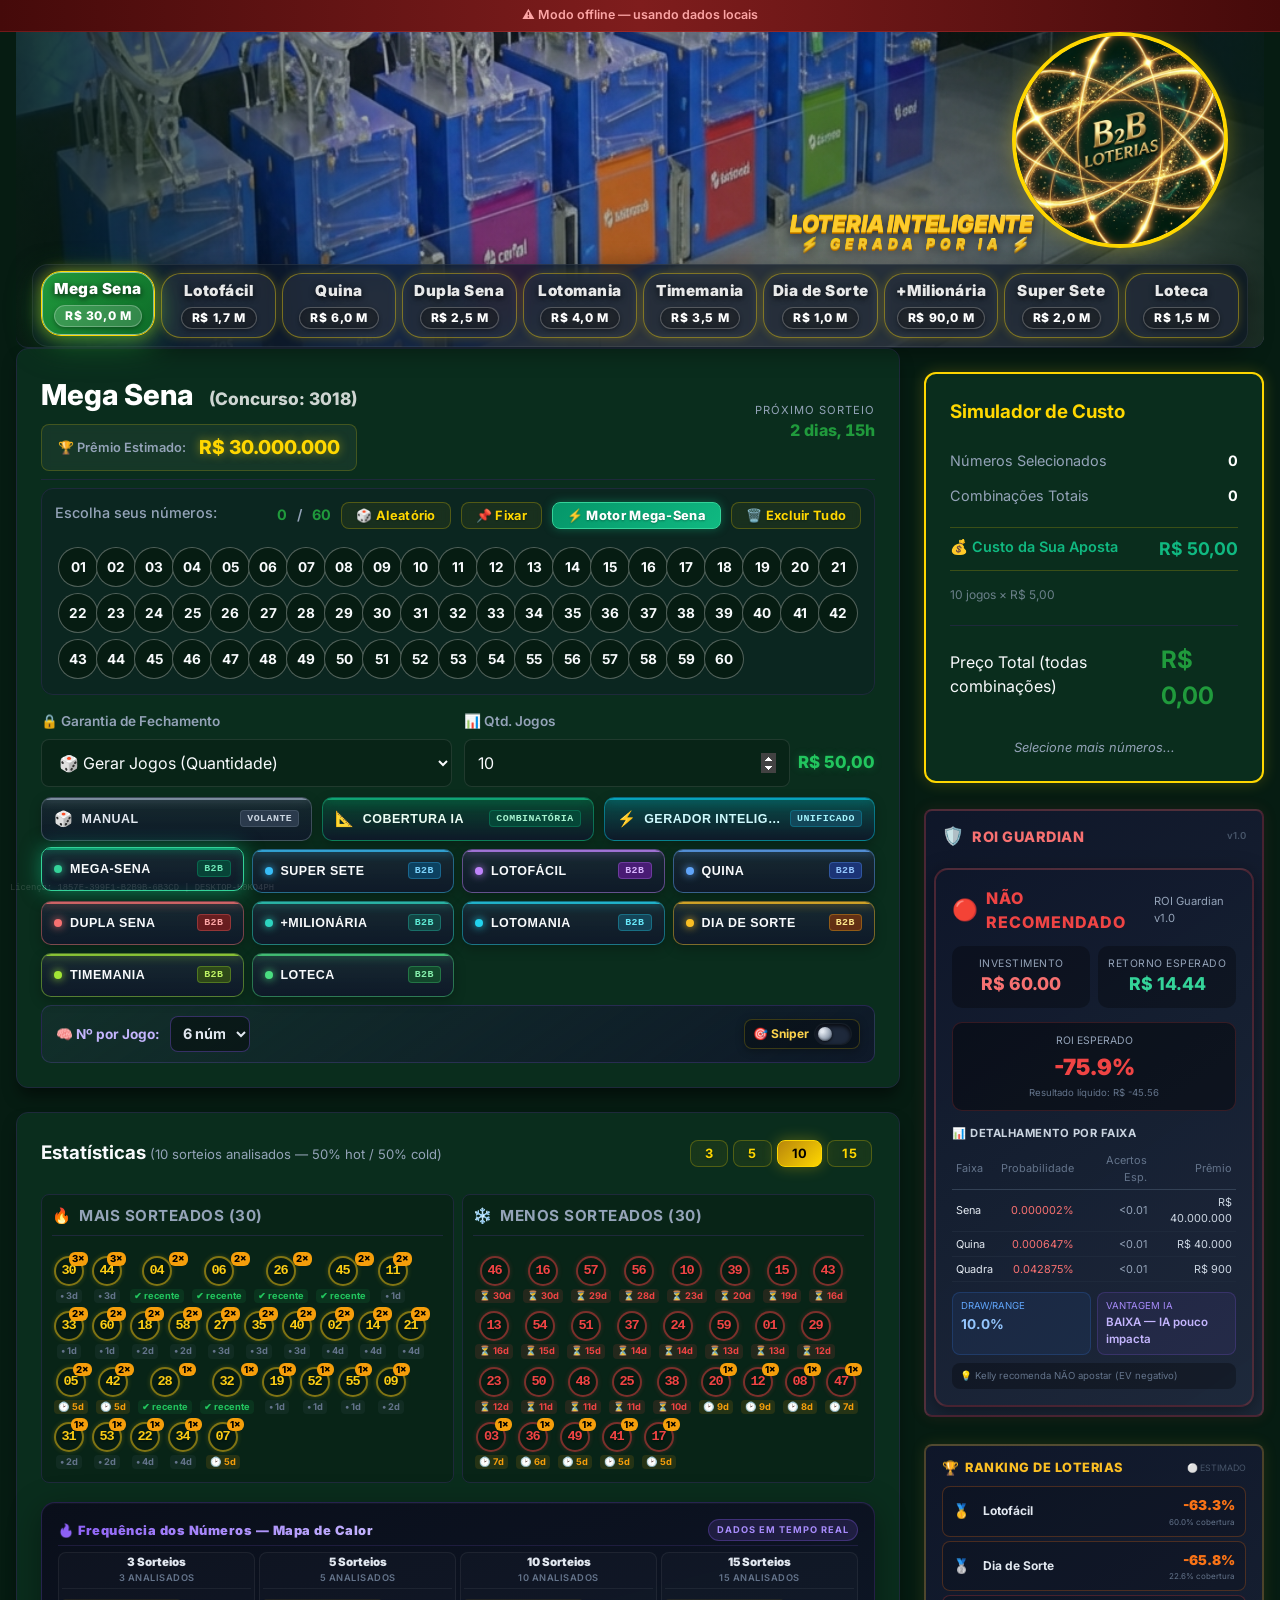
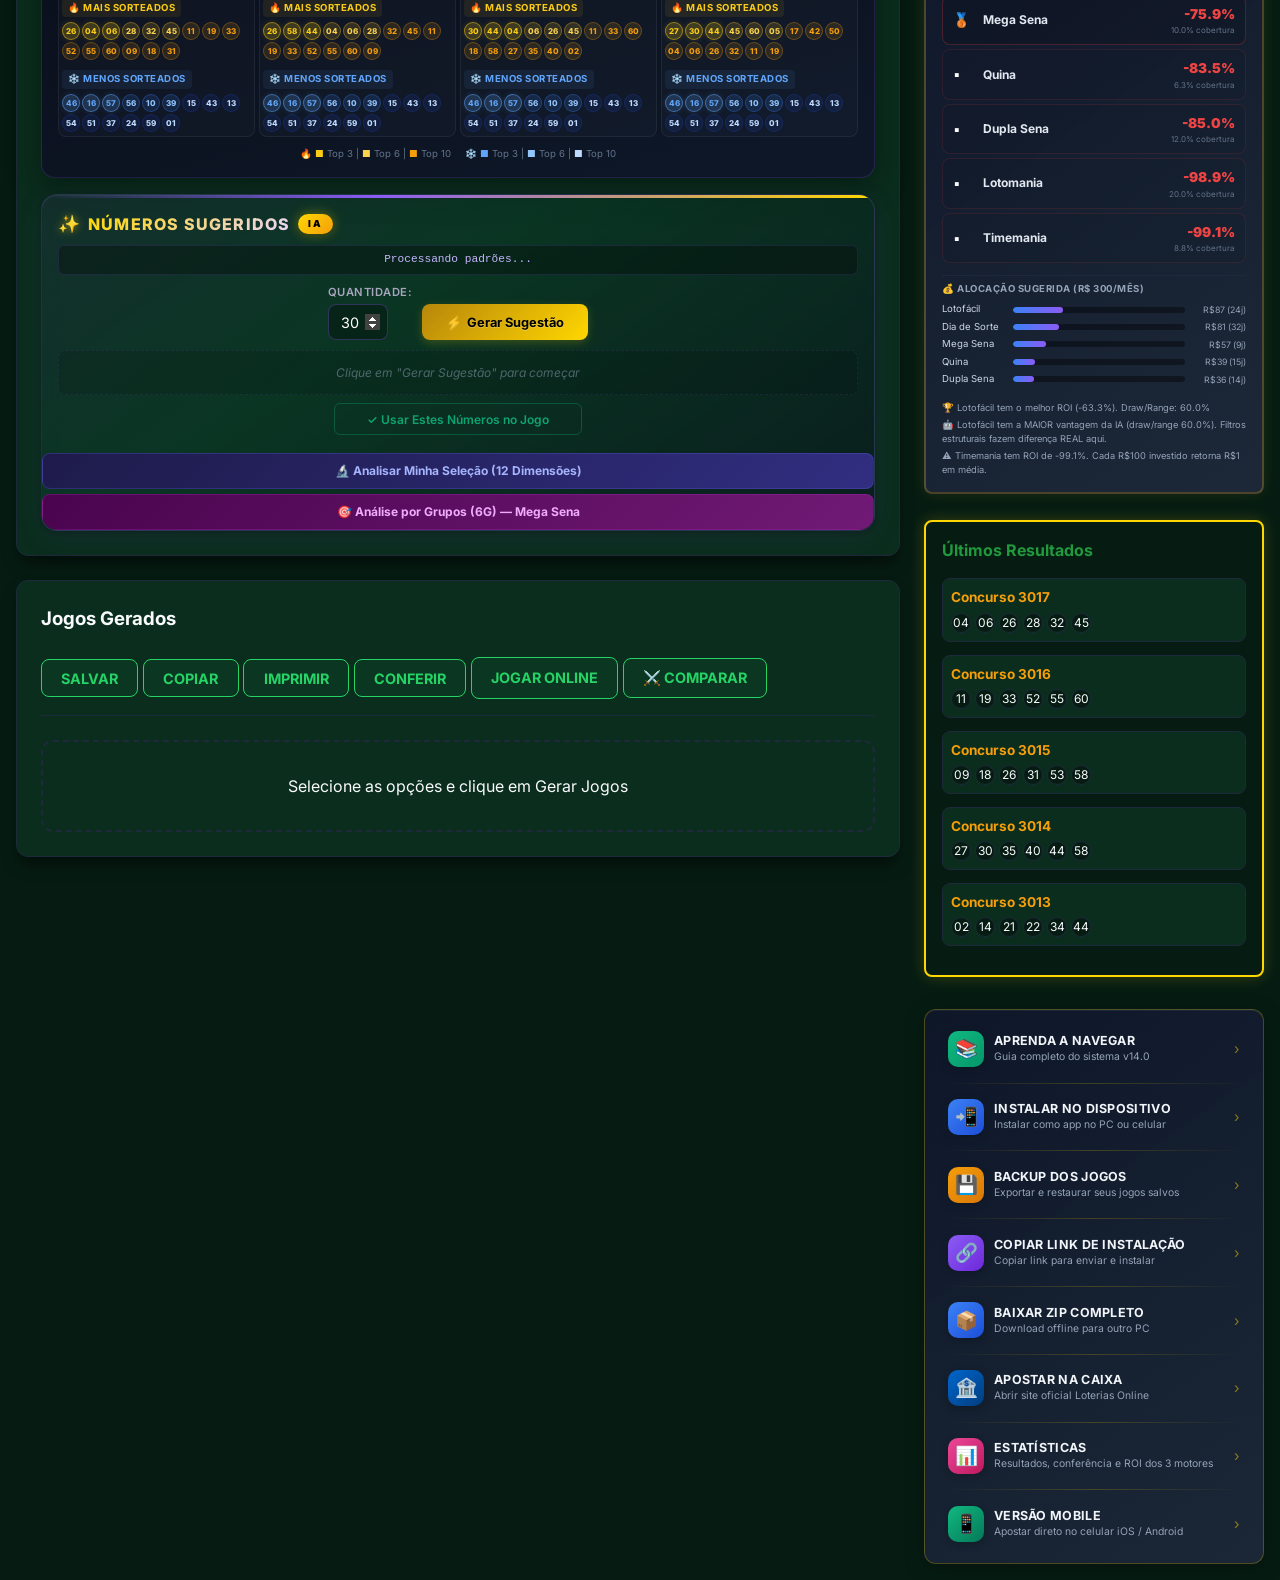
==== commit 37d8aa49: "style: redesign futurista dos botoes (Cyber HUD Glassmorphism Neon) e padronizacao das legendas" ====
--- a/index.html
+++ b/index.html
@@ -180,6 +180,23 @@
                         .tagline-main-5d { font-size: 1.1rem; }
                         .tagline-sub-5d { font-size: 0.6rem; letter-spacing: 3px; }
                     }
+                    @keyframes pulseGlowSuperSete {
+                        0% { box-shadow: 0 4px 15px rgba(56,189,248,0.35); border-color: #38bdf8; }
+                        100% { box-shadow: 0 0 22px rgba(56,189,248,0.85), 0 0 35px rgba(2,132,199,0.6); border-color: #bae6fd; transform: translateY(-1px); }
+                    }
+                    @keyframes pulseGlowMega {
+                        0% { box-shadow: 0 4px 15px rgba(16,185,129,0.35); border-color: #34d399; }
+                        100% { box-shadow: 0 0 22px rgba(16,185,129,0.85), 0 0 35px rgba(5,150,105,0.6); border-color: #a7f3d0; }
+                    }
+                    @keyframes pulseGlowQuina {
+                        0% { box-shadow: 0 4px 15px rgba(37,99,235,0.35); border-color: #60a5fa; }
+                        100% { box-shadow: 0 0 25px rgba(59,130,246,0.9), 0 0 40px rgba(37,99,235,0.7); border-color: #bfdbfe; transform: translateY(-1px); }
+                    }
+                    @keyframes pulseGlowLotofacil {
+                        0% { box-shadow: 0 4px 15px rgba(192,132,252,0.35); border-color: #c084fc; }
+                        100% { box-shadow: 0 0 22px rgba(168,85,247,0.85), 0 0 35px rgba(147,51,234,0.6); border-color: #e9d5ff; }
+                    }
+
                 </style>
                 <div class="tagline-quantum-high">
                     <span class="gold-3d-text tagline-main-5d">Loteria Inteligente</span>
@@ -224,6 +241,14 @@
                     <span class="nav-name">+Milionária</span>
                     <span class="nav-prize" id="prize-nav-milionaria">R$ 10,0 M</span>
                 </button>
+                <button class="nav-btn" data-game="supersete">
+                    <span class="nav-name">Super Sete</span>
+                    <span class="nav-prize" id="prize-nav-supersete">R$ 2,0 M</span>
+                </button>
+                <button class="nav-btn" data-game="loteca">
+                    <span class="nav-name">Loteca</span>
+                    <span class="nav-prize" id="prize-nav-loteca">R$ 1,5 M</span>
+                </button>
 
             </nav>
         </header>
@@ -259,7 +284,11 @@
                                         Aleatório</button>
                                     <button id="btn-fixed-mode" class="sm-btn" title="Modo Fixar Números">📌
                                         Fixar</button>
+                                    <button id="btn-quick-motor-quina" class="sm-btn" style="background: linear-gradient(135deg, #1d4ed8, #2563eb); color: #ffffff; border: 1px solid #60a5fa; font-weight: 800; cursor: pointer; box-shadow: 0 0 10px rgba(37,99,235,0.4); display: none;" title="Abrir Motor Quina (B2B)">🔷 Motor Quina (B2B)</button>
                                     <button id="btn-quick-motor-megasena" class="sm-btn" style="background: linear-gradient(135deg, #059669, #10b981); color: #ffffff; border: 1px solid #34d399; font-weight: 800; cursor: pointer; box-shadow: 0 0 10px rgba(16,185,129,0.4); display: none;" title="Abrir Motor Inteligente Mega-Sena (B2B)">⚡ Motor Mega-Sena</button>
+                                    <button id="btn-quick-motor-lotofacil" class="sm-btn" style="background: linear-gradient(135deg, #7c3aed, #9333ea); color: #ffffff; border: 1px solid #c084fc; font-weight: 800; cursor: pointer; box-shadow: 0 0 10px rgba(192,132,252,0.4); display: none;" title="Abrir Motor Inteligente Lotofácil (B2B)">⚡ Motor Lotofácil</button>
+                                    <button id="btn-quick-motor-loteca" class="sm-btn" style="background: linear-gradient(135deg, #15803d, #16a34a); color: #ffffff; border: 1px solid #4ade80; font-weight: 800; cursor: pointer; box-shadow: 0 0 10px rgba(34,197,94,0.4); display: none;" title="Abrir Motor Loteca (B2B)">⚽ Motor Loteca (B2B)</button>
+                                    <button id="btn-quick-motor-duplasena" class="sm-btn" style="background: linear-gradient(135deg, #b91c1c, #dc2626); color: #ffffff; border: 1px solid #f87171; font-weight: 800; cursor: pointer; box-shadow: 0 0 10px rgba(220,38,38,0.4); display: none;" title="Abrir Motor Dupla Sena (B2B)">🎯 Motor Dupla Sena (B2B)</button>
                                     <button id="btn-clear-selection" class="sm-btn" title="Limpar todos os números selecionados e jogos gerados" style="margin-left: auto;">🗑️ Excluir Tudo</button>
                                 </div>
                             </div>
@@ -317,22 +346,77 @@
                             </div>
                         </div>
 
-                        <!-- Botões de Ação — MOTORES PRINCIPAIS -->
+                        <!-- Botões de Ação — MOTORES PRINCIPAIS (DESIGN FUTURISTA PADRONIZADO) -->
                         <div id="action-buttons-row" style="display:flex;gap:10px;align-items:stretch;margin-top:10px;">
-                            <button id="generate-btn" class="action-btn" style="flex: 1; min-width: 0; padding: 14px 10px; background: linear-gradient(135deg, #047857 0%, #065f46 50%, #064e3b 100%); border: 1px solid #10B981; color: #ecfdf5; font-size: 0.95rem;" title="Gera jogos com os seus números selecionados no volante. Cobertura combinatória otimizada (Greedy Set Cover) + Filtros P5-P95 + ROI honesto. Você escolhe os números, o motor otimiza a distribuição.">🎲 Manual</button>
-                            <button id="generate-coverage-btn" class="action-btn" style="flex: 1; min-width: 0; padding: 14px 10px; background: linear-gradient(135deg, #047857 0%, #065f46 50%, #064e3b 100%); border: 1px solid #10B981; color: #ecfdf5; font-weight: 800; font-size: 0.95rem; text-shadow: 0 1px 3px rgba(0,0,0,0.3); box-shadow: 0 4px 15px rgba(16,185,129,0.3);" title="Motor de Cobertura Pura — Matemática combinatória. Greedy Set Cover + filtros P5-P95. Ative o Sniper para focar em um pool reduzido baseado em evidência estatística real.">📐 Cobertura IA</button>
-                            <button id="btn-gerador-inteligente" class="action-btn" style="flex: 1; min-width: 0; padding: 14px 10px; background: linear-gradient(135deg, #047857 0%, #065f46 50%, #064e3b 100%); border: 1px solid #10B981; color: #ecfdf5; font-weight: 800; font-size: 0.95rem; text-shadow: 0 1px 3px rgba(0,0,0,0.3); box-shadow: 0 4px 15px rgba(14,165,233,0.3);" title="Motor unificado de Cobertura Pura — Matemática combinatória sem previsão. Usa TODOS os números, Greedy Set Cover, filtros P5-P95, anti-concentração. Mostra ROI honesto ANTES de gerar. Toggle Sniper disponível.">🎯 Gerador Inteligente</button>
-                        </div>
-
-                        <!-- MOTORES EXCLUSIVOS B2B LOTERIAS (Lado a Lado) -->
+                            <button id="generate-btn" class="cyber-btn cyber-top-manual" style="flex:1;min-width:0;" title="Gera jogos com os seus números selecionados no volante. Cobertura combinatória otimizada (Greedy Set Cover) + Filtros P5-P95 + ROI honesto. Você escolhe os números, o motor otimiza a distribuição.">
+                                <span class="cyber-btn-icon">🎲</span>
+                                <span class="cyber-name">MANUAL</span>
+                                <span class="cyber-tag">VOLANTE</span>
+                            </button>
+                            <button id="generate-coverage-btn" class="cyber-btn cyber-top-cobertura" style="flex:1;min-width:0;" title="Motor de Cobertura Pura — Matemática combinatória. Greedy Set Cover + filtros P5-P95. Ative o Sniper para focar em um pool reduzido baseado em evidência estatística real.">
+                                <span class="cyber-btn-icon">📐</span>
+                                <span class="cyber-name">COBERTURA IA</span>
+                                <span class="cyber-tag">COMBINATÓRIA</span>
+                            </button>
+                            <button id="btn-gerador-inteligente" class="cyber-btn cyber-top-smart" style="flex:1;min-width:0;" title="Motor unificado de Cobertura Pura — Matemática combinatória sem previsão. Usa TODOS os números, Greedy Set Cover, filtros P5-P95, anti-concentração. Mostra ROI honesto ANTES de gerar. Toggle Sniper disponível.">
+                                <span class="cyber-btn-icon">⚡</span>
+                                <span class="cyber-name">GERADOR INTELIGENTE</span>
+                                <span class="cyber-tag">UNIFICADO</span>
+                            </button>
+                        </div>
+
+                        <!-- MOTORES EXCLUSIVOS B2B LOTERIAS (Cyber HUD Padronizado) -->
                         <div id="b2b-motors-row" style="display:grid; grid-template-columns: repeat(auto-fit, minmax(180px, 1fr)); gap: 8px; margin-top: 8px;">
-                            <button id="btn-motor-megasena" class="action-btn" style="padding: 14px 12px; animation: pulseGlowMega 2.5s infinite alternate; background: linear-gradient(135deg, #059669 0%, #10b981 50%, #047857 100%); border: 1px solid #34d399; color: #ffffff; font-weight: 800; font-size: 0.90rem; text-shadow: 0 1px 3px rgba(0,0,0,0.4); box-shadow: 0 4px 15px rgba(16,185,129,0.35); cursor:pointer;" title="MOTOR MEGA-SENA — B2B LOTERIAS: Grupos A (01-30) e B (31-60), modelos 3/3, 2/4, 4/2, 1/5, 5/1, filtro rígido máx 3 consecutivos, Lift, Z-score, Centróide Simétrico, Auto-pesos, Modo Sniper e Honestidade Matemática.">⚡ MOTOR MEGA-SENA (B2B)</button>
-                            <button id="btn-motor-lotofacil" class="action-btn" style="padding: 12px 10px; background: linear-gradient(135deg, #7c3aed 0%, #9333ea 50%, #4c1d95 100%); border: 1px solid #c084fc; color: #ffffff; font-weight: 800; font-size: 0.90rem; text-shadow: 0 1px 3px rgba(0,0,0,0.4); box-shadow: 0 4px 15px rgba(192,132,252,0.35); cursor:pointer;" title="MOTOR INTELIGENTE LOTOFÁCIL — B2B LOTERIAS: Análise obrigatória 10 concursos, divisões dinâmicas, relações 7/8, 8/7, 6/9, 9/6, consecutividade máx 5, Score B2B e Transparência Matemática.">⚡ MOTOR LOTOFÁCIL (B2B)</button>
-                            <button id="btn-motor-milionaria" class="action-btn" style="padding: 12px 10px; background: linear-gradient(135deg, #059669 0%, #10b981 50%, #047857 100%); border: 1px solid #34d399; color: #ffffff; font-weight: 800; font-size: 0.90rem; text-shadow: 0 1px 3px rgba(0,0,0,0.4); box-shadow: 0 4px 15px rgba(16,185,129,0.35); cursor:pointer;" title="MOTOR +MILIONÁRIA — B2B LOTERIAS: 50 Números, 6 Dezenas + 2 Trevos, Pool de 20 a 50 dezenas, Score IFM 10D, Centróide Simétrico, Diversificação Máxima, Modo Sniper e Honestidade Científica.">🍀 +MILIONÁRIA</button>
-
-                            <button id="btn-motor-lotomania" class="action-btn" style="padding: 12px 10px; background: linear-gradient(135deg, #0284c7 0%, #0f766e 100%); border: 1px solid #38bdf8; color: #ffffff; font-weight: 800; font-size: 0.90rem; text-shadow: 0 1px 3px rgba(0,0,0,0.4); box-shadow: 0 4px 15px rgba(56,189,248,0.35); cursor:pointer;" title="MOTOR LOTOMANIA — B2B LOTERIAS: 5 Conjuntos estritos de 20 numeros, 10 por conjunto (5x10=50), consecutividade maxima de 4 no jogo ordenado, scoring estatistico e auditoria 10 pontos.">⚛️ MOTOR LOTOMANIA (B2B)</button>
-                            <button id="btn-motor-diadesorte" class="action-btn" style="padding: 12px 10px; background: linear-gradient(135deg, #d97706 0%, #b45309 50%, #78350f 100%); border: 1px solid #f59e0b; color: #ffffff; font-weight: 800; font-size: 0.90rem; text-shadow: 0 1px 3px rgba(0,0,0,0.4); box-shadow: 0 4px 15px rgba(245,158,11,0.35); cursor:pointer;" title="MOTOR DIA DE SORTE — B2B LOTERIAS: Grupos A (01-15) e B (16-31), modelos 3+4, 4+3, 5+2, 2+5, filtro máx 3 consecutivos, Lift/Z-score, auto-pesos e Mês da Sorte com Honestidade Matemática.">🍀 MOTOR DIA DE SORTE (B2B)</button>
-                            <button id="btn-motor-timemania" class="action-btn" style="padding: 12px 10px; background: linear-gradient(135deg, #059669 0%, #10b981 50%, #064e3b 100%); border: 1px solid #34d399; color: #ffffff; font-weight: 800; font-size: 0.90rem; text-shadow: 0 1px 3px rgba(0,0,0,0.4); box-shadow: 0 4px 15px rgba(52,211,153,0.35); cursor:pointer;" title="MOTOR TIMEMANIA — B2B LOTERIAS: Divisão analítica em 4 Grupos (G1..G4), 10 dezenas por jogo, IFM 8D, Time do Coração (80 clubes), Bloqueio de 3 Consecutivos no grupo, SNIPER adaptativo e Auditoria 10 pontos.">🎯 MOTOR TIMEMANIA (B2B)</button>
+                            <button id="btn-motor-megasena" class="cyber-btn cyber-mega" title="MOTOR MEGA-SENA — B2B LOTERIAS: Grupos A (01-30) e B (31-60), modelos 3/3, 2/4, 4/2, 1/5, 5/1, filtro rígido máx 3 consecutivos, Lift, Z-score, Centróide Simétrico, Auto-pesos, Modo Sniper e Honestidade Matemática.">
+                                <span class="cyber-led"></span>
+                                <span class="cyber-name">MEGA-SENA</span>
+                                <span class="cyber-tag">B2B</span>
+                            </button>
+                            <button id="btn-motor-supersete" class="cyber-btn cyber-super" title="MOTOR SUPER SETE — B2B LOTERIAS: 7 Modelos de Colunas (C1..C7), 0 a 9, Lift Intercolunas Regularizado, Centróide Simétrico (μ=31.5, σ=7.60), Diversificação de Hamming (dH ≥ 4), Modo Sniper, Score SMS e Honestidade Matemática.">
+                                <span class="cyber-led"></span>
+                                <span class="cyber-name">SUPER SETE</span>
+                                <span class="cyber-tag">B2B</span>
+                            </button>
+                            <button id="btn-motor-lotofacil" class="cyber-btn cyber-loto" title="MOTOR INTELIGENTE LOTOFÁCIL — B2B LOTERIAS: Análise obrigatória 10 concursos, divisões dinâmicas, relações 7/8, 8/7, 6/9, 9/6, consecutividade máx 5, Score B2B e Transparência Matemática.">
+                                <span class="cyber-led"></span>
+                                <span class="cyber-name">LOTOFÁCIL</span>
+                                <span class="cyber-tag">B2B</span>
+                            </button>
+                            <button id="btn-motor-quina" class="cyber-btn cyber-quina" title="MOTOR QUINA — B2B LOTERIAS: Grupos A (01-40) e B (41-80), 5 dezenas, modelos 3/2, 2/3, 4/1, 1/4, 5/0, 0/5, máx 2 consecutivos, Lift/Z-score, Centróide Simétrico (202.5), Auto-pesos, IGA (0-100), Modo Sniper e Honestidade Matemática.">
+                                <span class="cyber-led"></span>
+                                <span class="cyber-name">QUINA</span>
+                                <span class="cyber-tag">B2B</span>
+                            </button>
+                            <button id="btn-motor-duplasena" class="cyber-btn cyber-dupla" title="MOTOR DUPLA SENA — B2B LOTERIAS: Grupos A (01-25) e B (26-50), modelos 3/3, 2/4, 4/2, 1/5, 5/1, filtro rígido máx 3 consecutivos, Lift, Z-score, Centróide Simétrico (153), Auto-pesos, IGA (0-100), Modo Sniper e Honestidade Matemática.">
+                                <span class="cyber-led"></span>
+                                <span class="cyber-name">DUPLA SENA</span>
+                                <span class="cyber-tag">B2B</span>
+                            </button>
+                            <button id="btn-motor-milionaria" class="cyber-btn cyber-mil" title="MOTOR +MILIONÁRIA — B2B LOTERIAS: 50 Números, 6 Dezenas + 2 Trevos, Pool de 20 a 50 dezenas, Score IFM 10D, Centróide Simétrico, Diversificação Máxima, Modo Sniper e Honestidade Científica.">
+                                <span class="cyber-led"></span>
+                                <span class="cyber-name">+MILIONÁRIA</span>
+                                <span class="cyber-tag">B2B</span>
+                            </button>
+                            <button id="btn-motor-lotomania" class="cyber-btn cyber-mania" title="MOTOR LOTOMANIA — B2B LOTERIAS: 5 Conjuntos estritos de 20 numeros, 10 por conjunto (5x10=50), consecutividade maxima de 4 no jogo ordenado, scoring estatistico e auditoria 10 pontos.">
+                                <span class="cyber-led"></span>
+                                <span class="cyber-name">LOTOMANIA</span>
+                                <span class="cyber-tag">B2B</span>
+                            </button>
+                            <button id="btn-motor-diadesorte" class="cyber-btn cyber-sorte" title="MOTOR DIA DE SORTE — B2B LOTERIAS: Grupos A (01-15) e B (16-31), modelos 3+4, 4+3, 5+2, 2+5, filtro máx 3 consecutivos, Lift/Z-score, auto-pesos e Mês da Sorte com Honestidade Matemática.">
+                                <span class="cyber-led"></span>
+                                <span class="cyber-name">DIA DE SORTE</span>
+                                <span class="cyber-tag">B2B</span>
+                            </button>
+                            <button id="btn-motor-timemania" class="cyber-btn cyber-time" title="MOTOR TIMEMANIA — B2B LOTERIAS: Divisão analítica em 4 Grupos (G1..G4), 10 dezenas por jogo, IFM 8D, Time do Coração (80 clubes), Bloqueio de 3 Consecutivos no grupo, SNIPER adaptativo e Auditoria 10 pontos.">
+                                <span class="cyber-led"></span>
+                                <span class="cyber-name">TIMEMANIA</span>
+                                <span class="cyber-tag">B2B</span>
+                            </button>
+                            <button id="btn-motor-loteca" class="cyber-btn cyber-loteca" title="MOTOR LOTECA — B2B LOTERIAS: 14 Jogos, Dixon-Coles Bivariado, Monte Carlo 100k, Entropia de Shannon, 7 Duques, 4 Ternos/Trios, Fechamentos Reduzidos e 12 Seções Técnicas.">
+                                <span class="cyber-led"></span>
+                                <span class="cyber-name">LOTECA</span>
+                                <span class="cyber-tag">B2B</span>
+                            </button>
                         </div>
 
                         <!-- PAINEL MOTOR MEGA-SENA DO B2B LOTERIAS -->
@@ -407,6 +491,130 @@
                             </div>
                         </div>
 
+                        <!-- PAINEL MOTOR SUPER SETE DO B2B LOTERIAS -->
+                        <div id="motor-supersete-panel" style="display:none; margin-top: 12px; padding: 16px; background: radial-gradient(circle at top left, rgba(2, 132, 199, 0.25), rgba(15, 23, 42, 0.95)); border: 1px solid #0284c7; border-radius: 12px; box-shadow: 0 8px 30px rgba(0,0,0,0.4);">
+                            <div style="display: flex; justify-content: space-between; align-items: center; flex-wrap: wrap; gap: 8px; margin-bottom: 10px;">
+                                <div style="font-size: 1.05rem; font-weight: 800; color: #38bdf8; display: flex; align-items: center; gap: 8px;">
+                                    ⚡ MOTOR INTELIGENTE SUPER SETE — B2B LOTERIAS
+                                </div>
+                                <span style="font-size: 0.75rem; background: rgba(56, 189, 248, 0.15); color: #bae6fd; padding: 2px 8px; border-radius: 999px; border: 1px solid rgba(56, 189, 248, 0.3); font-weight: 700;">
+                                    7 Colunas (C1..C7) • 10.000.000 Combinações • 0 a 9 • Lift Laplace • Centróide Simétrico (μ=31.5) • Hamming dH ≥ 4 • Modo Sniper
+                                </span>
+                            </div>
+                            <p style="font-size: 0.8rem; color: #94a3b8; line-height: 1.5; margin: 0 0 12px 0;">
+                                Motor de alta precisão matemática, física e estatística. Opera com <strong style="color:#38bdf8;">7 modelos independentes de colunas (M1 a M7)</strong> para os algarismos 0 a 9, matriz de coocorrência e <strong style="color:#fcd34d;">Lift regularizado por Laplace</strong>, centróide estrutural ($\mu=31.5, \sigma=7.60$), bloqueio de mais de 3 consecutivos adjacentes, <strong style="color:#a7f3d0;">otimização de diversificação por Distância de Hamming</strong> e conformidade rigorosa com a <em>Verdade Matemática</em>.
+                            </p>
+                            <div style="display: grid; grid-template-columns: repeat(auto-fit, minmax(180px, 1fr)); gap: 10px; margin-bottom: 12px;">
+                                <div>
+                                    <label style="font-size: 0.75rem; color: #94a3b8; font-weight: 700; display: block; margin-bottom: 4px;">Janela Histórica:</label>
+                                    <select id="select-historico-supersete" style="width: 100%; background: rgba(0,0,0,0.5); border: 1px solid rgba(56,189,248,0.3); color: #e2e8f0; padding: 6px 8px; border-radius: 6px; font-size: 0.8rem; font-weight: 600;">
+                                        <option value="0">Todos os Concursos (Recomendado)</option>
+                                        <option value="10">Últimos 10 Concursos</option>
+                                        <option value="20">Últimos 20 Concursos</option>
+                                        <option value="30">Últimos 30 Concursos</option>
+                                        <option value="50">Últimos 50 Concursos</option>
+                                        <option value="100">Últimos 100 Concursos</option>
+                                    </select>
+                                </div>
+                                <div>
+                                    <label style="font-size: 0.75rem; color: #94a3b8; font-weight: 700; display: block; margin-bottom: 4px;">Estratégia do Motor:</label>
+                                    <select id="select-estrategia-supersete" style="width: 100%; background: rgba(0,0,0,0.5); border: 1px solid rgba(56,189,248,0.3); color: #e2e8f0; padding: 6px 8px; border-radius: 6px; font-size: 0.8rem; font-weight: 600;">
+                                        <option value="equilibrada" selected>1 — Equilibrada (Padrão Multicritério)</option>
+                                        <option value="sniper">2 — 🎯 Modo Sniper (Alta Seletividade)</option>
+                                        <option value="frequencia_historica">3 — Frequência Histórica</option>
+                                        <option value="frequencia_recente">4 — Frequência Recente</option>
+                                        <option value="atrasos_recuperacoes">5 — Modelo de Gaps e Atrasos</option>
+                                        <option value="coocorrencia_lift">6 — Coocorrência e Lift Intercolunas</option>
+                                        <option value="auto_pesos">7 — Auto-Pesos Adaptativos</option>
+                                    </select>
+                                </div>
+                                <div>
+                                    <label style="font-size: 0.75rem; color: #94a3b8; font-weight: 700; display: block; margin-bottom: 4px;">Máx. Consecutivos Adjacentes:</label>
+                                    <select id="select-consecutivos-supersete" style="width: 100%; background: rgba(0,0,0,0.5); border: 1px solid rgba(56,189,248,0.3); color: #e2e8f0; padding: 6px 8px; border-radius: 6px; font-size: 0.8rem; font-weight: 600;">
+                                        <option value="2">Máximo 2 Consecutivos</option>
+                                        <option value="3" selected>Máximo 3 Consecutivos (Padrão Oficial)</option>
+                                        <option value="4">Máximo 4 Consecutivos</option>
+                                    </select>
+                                </div>
+                                <div>
+                                    <label style="font-size: 0.75rem; color: #94a3b8; font-weight: 700; display: block; margin-bottom: 4px;">Hamming Mínimo (Diversificação):</label>
+                                    <select id="select-hamming-supersete" style="width: 100%; background: rgba(0,0,0,0.5); border: 1px solid rgba(56,189,248,0.3); color: #e2e8f0; padding: 6px 8px; border-radius: 6px; font-size: 0.8rem; font-weight: 600;">
+                                        <option value="3">dH ≥ 3 (Moderada)</option>
+                                        <option value="4" selected>dH ≥ 4 (Alta Diversificação — Recomendado)</option>
+                                        <option value="5">dH ≥ 5 (Máxima Dispersão)</option>
+                                    </select>
+                                </div>
+                                <div>
+                                    <label style="font-size: 0.75rem; color: #94a3b8; font-weight: 700; display: block; margin-bottom: 4px;">Quantidade de Jogos:</label>
+                                    <input type="number" id="input-qtd-supersete" value="10" min="1" max="100" style="width: 100%; background: rgba(0,0,0,0.5); border: 1px solid rgba(56,189,248,0.3); color: #e2e8f0; padding: 6px 8px; border-radius: 6px; font-size: 0.8rem; font-weight: 600; box-sizing: border-box;">
+                                </div>
+                            </div>
+                            <div style="display: flex; gap: 8px; flex-wrap: wrap; margin-bottom: 12px;">
+                                <button id="btn-executar-motor-supersete" style="flex: 2; min-width: 220px; background: linear-gradient(135deg, #0284c7, #0369a1); border: 1px solid #38bdf8; color: white; padding: 10px 14px; border-radius: 6px; font-weight: 800; font-size: 0.88rem; cursor: pointer; display: flex; align-items: center; justify-content: center; gap: 8px; box-shadow: 0 0 12px rgba(56,189,248,0.4);">
+                                    ⚡ GERAR CARTEIRA (MOTOR SUPER SETE)
+                                </button>
+                                <button id="btn-relatorio-motor-supersete" style="flex: 1; min-width: 180px; background: rgba(15,23,42,0.8); border: 1px solid #0284c7; color: #7dd3fc; padding: 10px 12px; border-radius: 6px; font-weight: 700; font-size: 0.82rem; cursor: pointer;">
+                                    🔬 RELATÓRIO TÉCNICO (7 COLUNAS)
+                                </button>
+                                <button id="btn-backtest-motor-supersete" style="flex: 1; min-width: 180px; background: rgba(15,23,42,0.8); border: 1px solid #f59e0b; color: #fde68a; padding: 10px 12px; border-radius: 6px; font-weight: 700; font-size: 0.82rem; cursor: pointer;">
+                                    📈 BACKTESTING WALK-FORWARD (VS ACASO)
+                                </button>
+                            </div>
+
+                            <!-- ÁREA DE RESULTADOS DO MOTOR SUPER SETE -->
+                            <div id="supersete-resultado-container" style="display:none; margin-top: 12px; padding: 12px; background: rgba(15, 23, 42, 0.7); border-radius: 8px; border: 1px solid rgba(56,189,248,0.2);">
+                                <!-- FRASE OBRIGATÓRIA DE HONESTIDADE CIENTÍFICA -->
+                                <div style="padding: 10px 14px; margin-bottom: 12px; background: rgba(2, 132, 199, 0.12); border-left: 4px solid #38bdf8; border-radius: 4px; font-size: 0.78rem; color: #bae6fd; line-height: 1.45;">
+                                    <strong>Aviso Obrigatório do Motor:</strong> Este motor não prevê o sorteio. Ele utiliza matemática, estatística, simulação e otimização para selecionar as combinações mais bem classificadas dentro dos critérios definidos. Nenhum método possui garantia de acerto em um sorteio aleatório.
+                                </div>
+
+                                <!-- BADGES DE MÉTRICAS GLOBAIS -->
+                                <div style="display: flex; gap: 8px; flex-wrap: wrap; margin-bottom: 12px;">
+                                    <div style="flex: 1; min-width: 120px; background: rgba(0,0,0,0.4); padding: 8px; border-radius: 6px; border: 1px solid rgba(56,189,248,0.3); text-align: center;">
+                                        <div style="font-size: 0.70rem; color: #94a3b8; font-weight: 700;">ICM GLOBAL</div>
+                                        <div id="supersete-val-icm" style="font-size: 1.2rem; font-weight: 900; color: #38bdf8;">--/100</div>
+                                    </div>
+                                    <div style="flex: 1; min-width: 120px; background: rgba(0,0,0,0.4); padding: 8px; border-radius: 6px; border: 1px solid rgba(52,211,153,0.3); text-align: center;">
+                                        <div style="font-size: 0.70rem; color: #94a3b8; font-weight: 700;">DIVERSIFICAÇÃO</div>
+                                        <div id="supersete-val-div" style="font-size: 1.2rem; font-weight: 900; color: #34d399;">--%</div>
+                                    </div>
+                                    <div style="flex: 1; min-width: 120px; background: rgba(0,0,0,0.4); padding: 8px; border-radius: 6px; border: 1px solid rgba(244,114,182,0.3); text-align: center;">
+                                        <div style="font-size: 0.70rem; color: #94a3b8; font-weight: 700;">REDUNDÂNCIA</div>
+                                        <div id="supersete-val-red" style="font-size: 1.2rem; font-weight: 900; color: #f472b6;">--%</div>
+                                    </div>
+                                    <div style="flex: 1; min-width: 120px; background: rgba(0,0,0,0.4); padding: 8px; border-radius: 6px; border: 1px solid rgba(251,191,36,0.3); text-align: center;">
+                                        <div style="font-size: 0.70rem; color: #94a3b8; font-weight: 700;">DIST. HAMMING MÉDIA</div>
+                                        <div id="supersete-val-hamming" style="font-size: 1.2rem; font-weight: 900; color: #fbbf24;">-- / 7</div>
+                                    </div>
+                                </div>
+
+                                <!-- DIAGNÓSTICO CIENTÍFICO -->
+                                <div id="supersete-diagnostico-box" style="margin-bottom: 12px; padding: 10px; background: rgba(0,0,0,0.3); border-radius: 6px; border: 1px solid rgba(56,189,248,0.2); font-size: 0.80rem; color: #cbd5e1;">
+                                    <div style="font-weight: 800; color: #38bdf8; margin-bottom: 4px;" id="supersete-diagnostico-titulo">DIAGNÓSTICO: CARREGANDO...</div>
+                                    <div id="supersete-diagnostico-texto">Aguardando geração da carteira...</div>
+                                </div>
+
+                                <!-- TABELA DE JOGOS CLASSIFICADOS -->
+                                <div style="overflow-x: auto;">
+                                    <table style="width: 100%; border-collapse: collapse; font-size: 0.82rem; text-align: left;">
+                                        <thead>
+                                            <tr style="background: rgba(2,132,199,0.25); color: #bae6fd; border-bottom: 1px solid #0284c7;">
+                                                <th style="padding: 8px 6px;">#</th>
+                                                <th style="padding: 8px 6px;">Jogo (C1 a C7)</th>
+                                                <th style="padding: 8px 6px; text-align: center;">SMS</th>
+                                                <th style="padding: 8px 6px; text-align: center;">ICM</th>
+                                                <th style="padding: 8px 6px; text-align: center;">Diversificação</th>
+                                                <th style="padding: 8px 6px; text-align: center;">Ação</th>
+                                            </tr>
+                                        </thead>
+                                        <tbody id="supersete-jogos-tbody">
+                                            <!-- Inserido dinamicamente -->
+                                        </tbody>
+                                    </table>
+                                </div>
+                            </div>
+                        </div>
+
                         <!-- PAINEL MOTOR LOTOFÁCIL DO B2B LOTERIAS -->
                         <div id="motor-lotofacil-panel" style="display:none; margin-top: 12px; padding: 16px; background: radial-gradient(circle at top left, rgba(147, 51, 234, 0.25), rgba(15, 23, 42, 0.95)); border: 1px solid #a855f7; border-radius: 12px; box-shadow: 0 8px 30px rgba(0,0,0,0.4);">
                             <div style="display: flex; justify-content: space-between; align-items: center; flex-wrap: wrap; gap: 8px; margin-bottom: 10px;">
@@ -443,6 +651,163 @@
                             <div style="display: flex; gap: 8px;">
                                 <button id="btn-executar-motor-lotofacil" style="flex: 2; background: linear-gradient(135deg, #7c3aed, #059669); border: 1px solid #a855f7; color: white; padding: 10px 14px; border-radius: 6px; font-weight: 800; font-size: 0.88rem; cursor: pointer; display: flex; align-items: center; justify-content: center; gap: 8px; box-shadow: 0 0 12px rgba(168,85,247,0.4);">
                                     ⚡ GERAR CARTEIRA (MOTOR LOTOFÁCIL)
+                                </button>
+                            </div>
+                        </div>
+
+                        <!-- PAINEL MOTOR DUPLA SENA DO B2B LOTERIAS -->
+                        <div id="motor-duplasena-panel" style="display:none; margin-top: 12px; padding: 16px; background: radial-gradient(circle at top left, rgba(220, 38, 38, 0.25), rgba(15, 23, 42, 0.95)); border: 1px solid #ef4444; border-radius: 12px; box-shadow: 0 8px 30px rgba(0,0,0,0.4);">
+                            <div style="display: flex; justify-content: space-between; align-items: center; flex-wrap: wrap; gap: 8px; margin-bottom: 10px;">
+                                <div style="font-size: 1.05rem; font-weight: 800; color: #f87171; display: flex; align-items: center; gap: 8px;">
+                                    🔴 MOTOR INTELIGENTE DUPLA SENA — B2B LOTERIAS
+                                </div>
+                                <span style="font-size: 0.75rem; background: rgba(220, 38, 38, 0.15); color: #fca5a5; padding: 2px 8px; border-radius: 999px; border: 1px solid rgba(220, 38, 38, 0.3); font-weight: 700;">
+                                    Pool 50 (A: 01-25 | B: 26-50) • Max Consecutivo ≤ 3 • Modelos 3/3, 2/4, 4/2 • Lift/Z-Score • IGA (0-100) • Sniper
+                                </span>
+                            </div>
+                            <p style="font-size: 0.8rem; color: #cbd5e1; line-height: 1.5; margin: 0 0 12px 0;">
+                                Motor de máxima assertividade matemática, combinatória e estatística com partição obrigatória em <strong style="color:#f87171;">Grupo A (01-25)</strong> e <strong style="color:#fca5a5;">Grupo B (26-50)</strong>. Ordenação dinâmica dos modelos hipergeométricos (<strong style="color:#fcd34d;">3/3, 2/4, 4/2, 1/5, 5/1</strong>), bloqueio rígido de <strong>mais de 3 consecutivos</strong>, matriz Lift/Z-score para pares e trios com regularização Bayesiana, centróide simétrico ($\mu=25.5, \Sigma=153$), auto-pesos e modo 🎯 SNIPER.
+                            </p>
+                            <div style="display: grid; grid-template-columns: repeat(auto-fit, minmax(180px, 1fr)); gap: 10px; margin-bottom: 12px;">
+                                <div>
+                                    <label style="font-size: 0.75rem; color: #94a3b8; font-weight: 700; display: block; margin-bottom: 4px;">Janela de Análise Histórica:</label>
+                                    <select id="select-historico-duplasena" style="width: 100%; background: rgba(0,0,0,0.5); border: 1px solid rgba(220,38,38,0.3); color: #e2e8f0; padding: 6px 8px; border-radius: 6px; font-size: 0.8rem; font-weight: 600;">
+                                        <option value="3">Últimos 3 Concursos</option>
+                                        <option value="5">Últimos 5 Concursos</option>
+                                        <option value="10">Últimos 10 Concursos</option>
+                                        <option value="20">Últimos 20 Concursos</option>
+                                        <option value="30" selected>Últimos 30 Concursos (Recomendado)</option>
+                                        <option value="50">Últimos 50 Concursos</option>
+                                        <option value="75">Últimos 75 Concursos</option>
+                                        <option value="100">Últimos 100 Concursos</option>
+                                    </select>
+                                </div>
+                                <div>
+                                    <label style="font-size: 0.75rem; color: #94a3b8; font-weight: 700; display: block; margin-bottom: 4px;">Estratégia do Motor:</label>
+                                    <select id="select-estrategia-duplasena" style="width: 100%; background: rgba(0,0,0,0.5); border: 1px solid rgba(220,38,38,0.3); color: #e2e8f0; padding: 6px 8px; border-radius: 6px; font-size: 0.8rem; font-weight: 600;">
+                                        <option value="equilibrada" selected>1 — Equilibrada (Máxima Assertividade)</option>
+                                        <option value="sniper">2 — 🎯 Modo Sniper (Máxima Seletividade)</option>
+                                        <option value="frequencia_historica">3 — Frequência Histórica</option>
+                                        <option value="frequencia_recente">4 — Frequência Recente (Momentum)</option>
+                                        <option value="atrasos_recuperacoes">5 — Atrasos e Recuperações</option>
+                                        <option value="pares_trios">6 — Melhores Pares e Trios</option>
+                                        <option value="coocorrencia_lift_zscore">7 — Coocorrência / Lift / Z-Score</option>
+                                        <option value="auto_pesos">8 — Auto-Pesos Adaptativos</option>
+                                    </select>
+                                </div>
+                                <div>
+                                    <label style="font-size: 0.75rem; color: #94a3b8; font-weight: 700; display: block; margin-bottom: 4px;">Pool de Dezenas:</label>
+                                    <select id="select-pool-duplasena" style="width: 100%; background: rgba(0,0,0,0.5); border: 1px solid rgba(220,38,38,0.3); color: #e2e8f0; padding: 6px 8px; border-radius: 6px; font-size: 0.8rem; font-weight: 600;">
+                                        <option value="automatico" selected>Pool Oficial Completo (01 a 50)</option>
+                                        <option value="grupo_a">Grupo A (01 a 25)</option>
+                                        <option value="grupo_b">Grupo B (26 a 50)</option>
+                                        <option value="personalizado">Pool Personalizado (Marcados no Volante)</option>
+                                    </select>
+                                </div>
+                                <div>
+                                    <label style="font-size: 0.75rem; color: #94a3b8; font-weight: 700; display: block; margin-bottom: 4px;">Modelo A/B de Composição:</label>
+                                    <select id="select-modelo-duplasena" style="width: 100%; background: rgba(0,0,0,0.5); border: 1px solid rgba(220,38,38,0.3); color: #e2e8f0; padding: 6px 8px; border-radius: 6px; font-size: 0.8rem; font-weight: 600;">
+                                        <option value="auto" selected>Automático (Dinâmico pelo Histórico)</option>
+                                        <option value="3/3">Modelo 3/3 (3A + 3B — 33.3%)</option>
+                                        <option value="2/4">Modelo 2/4 (2A + 4B — 23.9%)</option>
+                                        <option value="4/2">Modelo 4/2 (4A + 2B — 23.9%)</option>
+                                        <option value="1/5">Modelo 1/5 (1A + 5B — 8.4%)</option>
+                                        <option value="5/1">Modelo 5/1 (5A + 1B — 8.4%)</option>
+                                    </select>
+                                </div>
+                                <div>
+                                    <label style="font-size: 0.75rem; color: #94a3b8; font-weight: 700; display: block; margin-bottom: 4px;">Base de Sorteio:</label>
+                                    <select id="select-base-duplasena" style="width: 100%; background: rgba(0,0,0,0.5); border: 1px solid rgba(220,38,38,0.3); color: #e2e8f0; padding: 6px 8px; border-radius: 6px; font-size: 0.8rem; font-weight: 600;">
+                                        <option value="1" selected>1º Sorteio Oficial</option>
+                                        <option value="2">2º Sorteio Oficial</option>
+                                        <option value="combinado">Análise Combinada (Ambos)</option>
+                                    </select>
+                                </div>
+                            </div>
+                            <div style="display: flex; gap: 8px; flex-wrap: wrap;">
+                                <button id="btn-executar-motor-duplasena" style="flex: 2; min-width: 220px; background: linear-gradient(135deg, #b91c1c, #dc2626); border: 1px solid #f87171; color: white; padding: 10px 14px; border-radius: 6px; font-weight: 800; font-size: 0.88rem; cursor: pointer; display: flex; align-items: center; justify-content: center; gap: 8px; box-shadow: 0 0 12px rgba(220,38,38,0.4);">
+                                    🔴 GERAR CARTEIRA (MOTOR DUPLA SENA)
+                                </button>
+                                <button id="btn-relatorio-motor-duplasena" style="flex: 1; min-width: 180px; background: rgba(15,23,42,0.8); border: 1px solid #dc2626; color: #fca5a5; padding: 10px 12px; border-radius: 6px; font-weight: 700; font-size: 0.82rem; cursor: pointer;">
+                                    🔬 RELATÓRIO TÉCNICO
+                                </button>
+                                <button id="btn-backtest-motor-duplasena" style="flex: 1; min-width: 180px; background: rgba(15,23,42,0.8); border: 1px solid #f59e0b; color: #fde68a; padding: 10px 12px; border-radius: 6px; font-weight: 700; font-size: 0.82rem; cursor: pointer;">
+                                    📈 BACKTESTING WALK-FORWARD
+                                </button>
+                            </div>
+                        </div>
+
+                        <!-- PAINEL MOTOR QUINA DO B2B LOTERIAS -->
+                        <div id="motor-quina-panel" style="display:none; margin-top: 12px; padding: 16px; background: radial-gradient(circle at top left, rgba(29, 78, 216, 0.25), rgba(15, 23, 42, 0.95)); border: 1px solid #3b82f6; border-radius: 12px; box-shadow: 0 8px 30px rgba(0,0,0,0.4);">
+                            <div style="display: flex; justify-content: space-between; align-items: center; flex-wrap: wrap; gap: 8px; margin-bottom: 10px;">
+                                <div style="font-size: 1.05rem; font-weight: 800; color: #60a5fa; display: flex; align-items: center; gap: 8px;">
+                                    🔷 MOTOR QUINA — B2B LOTERIAS (MÁXIMA ASSERTIVIDADE)
+                                </div>
+                                <span style="font-size: 0.75rem; background: rgba(59, 130, 246, 0.15); color: #bfdbfe; padding: 2px 8px; border-radius: 999px; border: 1px solid rgba(59, 130, 246, 0.3); font-weight: 700;">
+                                    Pool 80 (A: 01-40 | B: 41-80) • Max Consecutivo ≤ 2 • Modelos 3/2, 2/3, 4/1 • Centróide 202.5 • IGA • Sniper
+                                </span>
+                            </div>
+                            <p style="font-size: 0.8rem; color: #cbd5e1; line-height: 1.5; margin: 0 0 12px 0;">
+                                Motor de máxima assertividade matemática, combinatória e estatística com partição obrigatória em <strong style="color:#60a5fa;">Grupo A (01-40)</strong> e <strong style="color:#93c5fd;">Grupo B (41-80)</strong>. Ordenação dinâmica dos modelos hipergeométricos (<strong style="color:#fcd34d;">3/2, 2/3, 4/1, 1/4, 5/0, 0/5</strong>), bloqueio rígido de <strong>no máximo 2 números consecutivos</strong>, matriz Lift/Z-score para pares e trios com regularização Bayesiana, centróide simétrico ($\mu=40.5, \Sigma=202.5$), auto-pesos e modo 🎯 SNIPER.
+                            </p>
+                            <div style="display: grid; grid-template-columns: repeat(auto-fit, minmax(180px, 1fr)); gap: 10px; margin-bottom: 12px;">
+                                <div>
+                                    <label style="font-size: 0.75rem; color: #94a3b8; font-weight: 700; display: block; margin-bottom: 4px;">Janela de Análise Histórica:</label>
+                                    <select id="select-historico-quina" style="width: 100%; background: rgba(0,0,0,0.5); border: 1px solid rgba(59,130,246,0.3); color: #e2e8f0; padding: 6px 8px; border-radius: 6px; font-size: 0.8rem; font-weight: 600;">
+                                        <option value="3">Últimos 3 Concursos</option>
+                                        <option value="5">Últimos 5 Concursos</option>
+                                        <option value="10">Últimos 10 Concursos</option>
+                                        <option value="20">Últimos 20 Concursos</option>
+                                        <option value="30" selected>Últimos 30 Concursos (Recomendado)</option>
+                                        <option value="50">Últimos 50 Concursos</option>
+                                        <option value="75">Últimos 75 Concursos</option>
+                                        <option value="100">Últimos 100 Concursos</option>
+                                    </select>
+                                </div>
+                                <div>
+                                    <label style="font-size: 0.75rem; color: #94a3b8; font-weight: 700; display: block; margin-bottom: 4px;">Estratégia do Motor:</label>
+                                    <select id="select-estrategia-quina" style="width: 100%; background: rgba(0,0,0,0.5); border: 1px solid rgba(59,130,246,0.3); color: #e2e8f0; padding: 6px 8px; border-radius: 6px; font-size: 0.8rem; font-weight: 600;">
+                                        <option value="equilibrada" selected>1 — Equilibrada (Máxima Assertividade)</option>
+                                        <option value="sniper">2 — 🎯 Modo Sniper (Máxima Seletividade)</option>
+                                        <option value="frequencia_historica">3 — Frequência Histórica</option>
+                                        <option value="frequencia_recente">4 — Frequência Recente (Momentum)</option>
+                                        <option value="atrasos_recuperacoes">5 — Atrasos e Recuperações</option>
+                                        <option value="pares_trios">6 — Melhores Pares e Trios</option>
+                                        <option value="coocorrencia_lift_zscore">7 — Coocorrência / Lift / Z-Score</option>
+                                        <option value="auto_pesos">8 — Auto-Pesos Adaptativos</option>
+                                    </select>
+                                </div>
+                                <div>
+                                    <label style="font-size: 0.75rem; color: #94a3b8; font-weight: 700; display: block; margin-bottom: 4px;">Pool de Dezenas:</label>
+                                    <select id="select-pool-quina" style="width: 100%; background: rgba(0,0,0,0.5); border: 1px solid rgba(59,130,246,0.3); color: #e2e8f0; padding: 6px 8px; border-radius: 6px; font-size: 0.8rem; font-weight: 600;">
+                                        <option value="automatico" selected>Pool Oficial Completo (01 a 80)</option>
+                                        <option value="grupo_a">Grupo A (01 a 40)</option>
+                                        <option value="grupo_b">Grupo B (41 a 80)</option>
+                                        <option value="personalizado">Pool Personalizado (Marcados no Volante)</option>
+                                    </select>
+                                </div>
+                                <div>
+                                    <label style="font-size: 0.75rem; color: #94a3b8; font-weight: 700; display: block; margin-bottom: 4px;">Modelo A/B de Composição:</label>
+                                    <select id="select-modelo-quina" style="width: 100%; background: rgba(0,0,0,0.5); border: 1px solid rgba(59,130,246,0.3); color: #e2e8f0; padding: 6px 8px; border-radius: 6px; font-size: 0.8rem; font-weight: 600;">
+                                        <option value="auto" selected>Automático (Dinâmico pelo Histórico)</option>
+                                        <option value="3/2">Modelo 3/2 (3A + 2B — 32.1%)</option>
+                                        <option value="2/3">Modelo 2/3 (2A + 3B — 32.1%)</option>
+                                        <option value="4/1">Modelo 4/1 (4A + 1B — 15.2%)</option>
+                                        <option value="1/4">Modelo 1/4 (1A + 4B — 15.2%)</option>
+                                        <option value="5/0">Modelo 5/0 (5A + 0B — 2.7%)</option>
+                                        <option value="0/5">Modelo 0/5 (0A + 5B — 2.7%)</option>
+                                    </select>
+                                </div>
+                            </div>
+                            <div style="display: flex; gap: 8px; flex-wrap: wrap;">
+                                <button id="btn-executar-motor-quina" style="flex: 2; min-width: 220px; background: linear-gradient(135deg, #1d4ed8, #2563eb); border: 1px solid #60a5fa; color: white; padding: 10px 14px; border-radius: 6px; font-weight: 800; font-size: 0.88rem; cursor: pointer; display: flex; align-items: center; justify-content: center; gap: 8px; box-shadow: 0 0 12px rgba(37,99,235,0.4);">
+                                    🔷 GERAR CARTEIRA (MOTOR QUINA)
+                                </button>
+                                <button id="btn-relatorio-motor-quina" style="flex: 1; min-width: 180px; background: rgba(15,23,42,0.8); border: 1px solid #3b82f6; color: #93c5fd; padding: 10px 12px; border-radius: 6px; font-weight: 700; font-size: 0.82rem; cursor: pointer;">
+                                    🔬 CENTRAL DE ASSERTIVIDADE
+                                </button>
+                                <button id="btn-backtest-motor-quina" style="flex: 1; min-width: 180px; background: rgba(15,23,42,0.8); border: 1px solid #f59e0b; color: #fde68a; padding: 10px 12px; border-radius: 6px; font-weight: 700; font-size: 0.82rem; cursor: pointer;">
+                                    📈 BACKTESTING WALK-FORWARD
                                 </button>
                             </div>
                         </div>
@@ -761,6 +1126,135 @@
                             <!-- Declaração Obrigatória de Honestidade Científica -->
                             <div style="margin-top: 12px; padding: 10px 14px; background: rgba(239, 68, 68, 0.08); border-radius: 8px; border: 1px solid rgba(239, 68, 68, 0.3); font-size: 0.76rem; color: #fca5a5; line-height: 1.4;">
                                 🛡️ <strong>DECLARAÇÃO OBRIGATÓRIA DO MOTOR:</strong> Este motor utiliza modelos matemáticos, estatísticos e combinatórios para análise e otimização de carteiras. Os resultados históricos não constituem garantia de resultados futuros. Quando não houver evidência estatística suficiente, o sistema declara explicitamente essa limitação.
+                            </div>
+                        </div>
+
+                        <!-- PAINEL MOTOR LOTECA DO B2B LOTERIAS -->
+                        <div id="motor-loteca-panel" style="display:none; margin-top: 12px; padding: 18px; background: radial-gradient(circle at top left, rgba(22, 163, 74, 0.25), rgba(15, 23, 42, 0.98)); border: 1px solid #22c55e; border-radius: 12px; box-shadow: 0 8px 30px rgba(0,0,0,0.5);">
+                            <div style="display: flex; justify-content: space-between; align-items: center; flex-wrap: wrap; gap: 8px; margin-bottom: 10px;">
+                                <div style="font-size: 1.1rem; font-weight: 800; color: #4ade80; display: flex; align-items: center; gap: 8px;">
+                                    ⚽ MOTOR INTELIGENTE LOTECA — B2B LOTERIAS
+                                </div>
+                                <span style="font-size: 0.75rem; background: rgba(34, 197, 94, 0.15); color: #86efac; padding: 3px 10px; border-radius: 999px; border: 1px solid rgba(34, 197, 94, 0.4); font-weight: 700;">
+                                    14 Jogos • Dixon-Coles Poisson • Monte Carlo 100k • 7 Duques • 4 Ternos • Shannon
+                                </span>
+                            </div>
+                            <p style="font-size: 0.82rem; color: #cbd5e1; line-height: 1.5; margin: 0 0 14px 0;">
+                                Motor de máxima honestidade matemática para os 14 jogos da grade Caixa. Modela expected goals (xG), Dixon-Coles com correção <strong style="color:#4ade80;">&tau;</strong> para empates, 100.000 iterações Monte Carlo, Entropia de Shannon (Incerteza), Detector de Armadilhas, <strong>7 Duques estratégicos</strong> e <strong>4 Ternos / Trios</strong> com fechamentos reduzidos (-50% a -66.7%).
+                            </p>
+
+                            <!-- Controles de Configuração -->
+                            <div style="display: grid; grid-template-columns: repeat(auto-fit, minmax(170px, 1fr)); gap: 10px; margin-bottom: 12px;">
+                                <div>
+                                    <label style="font-size: 0.75rem; color: #4ade80; font-weight: 800; display: block; margin-bottom: 4px;">🎮 Qtd. de Jogos / Volantes:</label>
+                                    <input type="number" id="loteca-games-quantity" min="1" max="50000" value="10" style="width: 100%; background: rgba(0,0,0,0.5); border: 1px solid #22c55e; color: #4ade80; padding: 7px 10px; border-radius: 6px; font-size: 0.85rem; font-weight: 800; box-sizing: border-box;">
+                                </div>
+                                <div>
+                                    <label style="font-size: 0.75rem; color: #94a3b8; font-weight: 700; display: block; margin-bottom: 4px;">Orçamento / Volante:</label>
+                                    <select id="select-orcamento-loteca" style="width: 100%; background: rgba(0,0,0,0.5); border: 1px solid rgba(34,197,94,0.4); color: #e2e8f0; padding: 7px 10px; border-radius: 6px; font-size: 0.82rem; font-weight: 600;">
+                                        <option value="4.0" selected>R$ 4,00 (1 Duplo — 2 Apostas)</option>
+                                        <option value="12.0">R$ 12,00 (1 Triplo — 3 Apostas)</option>
+                                        <option value="16.0">R$ 16,00 (2 Duplos — 4 Apostas)</option>
+                                        <option value="48.0">R$ 48,00 (1 Duplo + 1 Triplo — 6 Apostas) [Recomendado]</option>
+                                        <option value="64.0">R$ 64,00 (3 Duplos — 8 Apostas)</option>
+                                        <option value="144.0">R$ 144,00 (2 Duplos + 1 Triplo — 12 Apostas)</option>
+                                        <option value="256.0">R$ 256,00 (4 Duplos — 16 Apostas)</option>
+                                        <option value="288.0">R$ 288,00 (1 Duplo + 2 Triplos — 18 Apostas)</option>
+                                        <option value="576.0">R$ 576,00 (3 Duplos + 1 Triplo — 24 Apostas)</option>
+                                        <option value="864.0">R$ 864,00 (2 Duplos + 2 Triplos — 36 Apostas Caixa)</option>
+                                        <option value="1728.0">R$ 1.728,00 (3 Duplos + 2 Triplos — 72 Apostas)</option>
+                                    </select>
+                                </div>
+                                <div>
+                                    <label style="font-size: 0.75rem; color: #94a3b8; font-weight: 700; display: block; margin-bottom: 4px;">Estratégia do Motor:</label>
+                                    <select id="select-estrategia-loteca" style="width: 100%; background: rgba(0,0,0,0.5); border: 1px solid rgba(34,197,94,0.4); color: #e2e8f0; padding: 7px 10px; border-radius: 6px; font-size: 0.82rem; font-weight: 600;">
+                                        <option value="equilibrada" selected>1 — Equilibrada (Máximo EV / Valor Esperado)</option>
+                                        <option value="conservadora">2 — Conservadora (Foco Favoritos / Menor Risco)</option>
+                                        <option value="agressiva">3 — Caça-Zebras (Alta Seletividade / Alto Prêmio)</option>
+                                    </select>
+                                </div>
+                                <div>
+                                    <label style="font-size: 0.75rem; color: #94a3b8; font-weight: 700; display: block; margin-bottom: 4px;">Modo de Visualização / Análise:</label>
+                                    <select id="select-visao-loteca" style="width: 100%; background: rgba(0,0,0,0.5); border: 1px solid rgba(34,197,94,0.4); color: #e2e8f0; padding: 7px 10px; border-radius: 6px; font-size: 0.82rem; font-weight: 600;">
+                                        <option value="carteira_volantes" selected>Carteira de Volantes Gerados</option>
+                                        <option value="grade_14">Grade Técnica dos 14 Jogos</option>
+                                        <option value="7_duques">Módulo dos 7 Duques (Pares)</option>
+                                        <option value="4_ternos">Módulo dos 4 Ternos / Trios (27 Comb.)</option>
+                                        <option value="fechamentos">Fechamentos Reduzidos Caixa</option>
+                                    </select>
+                                </div>
+                            </div>
+
+                            <!-- GRADE INTERATIVA DE PALPITES DO APOSTADOR (MODO MANUAL E HÍBRIDO IA) -->
+                            <div id="loteca-grade-editor-container" style="background: rgba(15, 23, 42, 0.85); border: 1px solid rgba(34, 197, 94, 0.4); border-radius: 10px; padding: 12px; margin-bottom: 12px;">
+                                <div style="display: flex; justify-content: space-between; align-items: center; flex-wrap: wrap; gap: 8px; margin-bottom: 10px; padding-bottom: 8px; border-bottom: 1px solid rgba(255,255,255,0.08);">
+                                    <div>
+                                        <span style="color: #4ade80; font-weight: 800; font-size: 0.92rem; display: flex; align-items: center; gap: 6px;">
+                                            🎯 GRADE DE PALPITES DO APOSTADOR (MANUAL &amp; IA)
+                                        </span>
+                                        <span style="display: block; font-size: 0.72rem; color: #94a3b8; margin-top: 2px;">
+                                            Fixe seus Secos, marque Duplos/Triplos ou use a inteligência estatística para alta assertividade.
+                                        </span>
+                                    </div>
+                                    <div style="display: flex; gap: 6px; flex-wrap: wrap;">
+                                        <button id="btn-carregar-grade-caixa" type="button" style="background: rgba(34, 197, 94, 0.2); border: 1px solid #22c55e; color: #86efac; border-radius: 6px; padding: 5px 11px; font-size: 0.75rem; font-weight: 800; cursor: pointer; display: flex; align-items: center; gap: 4px;">
+                                            🏦 Carregar Grade Caixa
+                                        </button>
+                                        <button id="btn-preencher-ia-loteca" type="button" style="background: rgba(59, 130, 246, 0.2); border: 1px solid #3b82f6; color: #93c5fd; border-radius: 6px; padding: 5px 11px; font-size: 0.75rem; font-weight: 800; cursor: pointer; display: flex; align-items: center; gap: 4px;">
+                                            ✨ Sugerir Palpites IA
+                                        </button>
+                                        <button id="btn-limpar-palpites-loteca" type="button" style="background: rgba(239, 68, 68, 0.15); border: 1px solid rgba(239,68,68,0.4); color: #fca5a5; border-radius: 6px; padding: 5px 9px; font-size: 0.75rem; font-weight: 700; cursor: pointer;">
+                                            🧹 Limpar
+                                        </button>
+                                    </div>
+                                </div>
+                                <!-- 14 Partidas Compactas com botões [1] [X] [2] -->
+                                <div id="loteca-interactive-matches-list" style="display: grid; grid-template-columns: repeat(auto-fit, minmax(280px, 1fr)); gap: 8px; max-height: 380px; overflow-y: auto; padding-right: 4px;">
+                                    <!-- Preenchido dinamicamente pelo ui.js -->
+                                </div>
+                            </div>
+
+                            <!-- Botões de Ação do Motor Loteca -->
+                            <div style="display: flex; gap: 8px; flex-wrap: wrap;">
+                                <button id="btn-executar-motor-loteca" style="flex: 2; min-width: 200px; background: linear-gradient(135deg, #15803d, #22c55e); border: 1px solid #4ade80; color: white; padding: 11px 16px; border-radius: 6px; font-weight: 800; font-size: 0.90rem; cursor: pointer; display: flex; align-items: center; justify-content: center; gap: 8px; box-shadow: 0 0 14px rgba(34,197,94,0.4);">
+                                    ⚽ GERAR CARTEIRA DE JOGOS
+                                </button>
+                                <button id="btn-loteca-duques" style="flex: 1; min-width: 120px; background: rgba(34,197,94,0.15); border: 1px solid #22c55e; color: #86efac; padding: 10px 12px; border-radius: 6px; font-weight: 700; font-size: 0.82rem; cursor: pointer;">
+                                    👥 7 Duques
+                                </button>
+                                <button id="btn-loteca-ternos" style="flex: 1; min-width: 120px; background: rgba(34,197,94,0.15); border: 1px solid #22c55e; color: #86efac; padding: 10px 12px; border-radius: 6px; font-weight: 700; font-size: 0.82rem; cursor: pointer;">
+                                    📐 4 Ternos
+                                </button>
+                                <button id="btn-loteca-fechamento" style="flex: 1; min-width: 120px; background: rgba(245,158,11,0.15); border: 1px solid #f59e0b; color: #fcd34d; padding: 10px 12px; border-radius: 6px; font-weight: 700; font-size: 0.82rem; cursor: pointer;">
+                                    ✂️ Fechamentos
+                                </button>
+                                <button id="btn-relatorio-motor-loteca" style="flex: 1; min-width: 110px; background: rgba(15,23,42,0.8); border: 1px solid #4ade80; color: #a7f3d0; padding: 10px 12px; border-radius: 6px; font-weight: 700; font-size: 0.82rem; cursor: pointer;">
+                                    🔬 12 Seções
+                                </button>
+                            </div>
+
+                            <!-- Barra de Simulações Avançadas -->
+                            <div style="display: flex; gap: 8px; flex-wrap: wrap; margin-top: 8px;">
+                                <button id="btn-simular-motor-loteca" style="flex: 2; min-width: 220px; background: linear-gradient(135deg, #0284c7, #0ea5e9); border: 1px solid #38bdf8; color: white; padding: 10px 14px; border-radius: 6px; font-weight: 800; font-size: 0.85rem; cursor: pointer; display: flex; align-items: center; justify-content: center; gap: 6px; box-shadow: 0 0 12px rgba(14,165,233,0.3);">
+                                    🎲 SIMULAR 10.000 CONCURSOS (MONTE CARLO)
+                                </button>
+                                <button id="btn-cenarios-motor-loteca" style="flex: 1; min-width: 160px; background: rgba(14,165,233,0.15); border: 1px solid #0ea5e9; color: #7dd3fc; padding: 10px 12px; border-radius: 6px; font-weight: 700; font-size: 0.82rem; cursor: pointer;">
+                                    ⚡ Testar Cenários
+                                </button>
+                                <button id="btn-gabarito-motor-loteca" style="flex: 1; min-width: 160px; background: rgba(168,85,247,0.15); border: 1px solid #a855f7; color: #d8b4fe; padding: 10px 12px; border-radius: 6px; font-weight: 700; font-size: 0.82rem; cursor: pointer;">
+                                    🎯 Gabarito Interativo
+                                </button>
+                            </div>
+
+                            <!-- Container de Simulações e Gabarito da Loteca -->
+                            <div id="loteca-simulation-dashboard" style="display:none; margin-top: 14px;"></div>
+
+                            <!-- Container Interativo de Resultados da Loteca -->
+                            <div id="loteca-results-container" style="display:none; margin-top: 14px;"></div>
+
+                            <!-- Declaração de Honestidade Matemática -->
+                            <div style="margin-top: 12px; padding: 10px 14px; background: rgba(22, 101, 52, 0.15); border-radius: 8px; border: 1px solid rgba(34, 197, 94, 0.3); font-size: 0.76rem; color: #86efac; line-height: 1.4;">
+                                🛡️ <strong>HONESTIDADE MATEMÁTICA LOTECA:</strong> O futebol possui alta componente estocástica. O motor Dixon-Coles não adivinha o futuro, mas calcula as probabilidades reais corrigidas por empates de poucos gols (&tau;), eliminando o viés do público geral e otimizando seus volantes.
                             </div>
                         </div>
 
@@ -1888,11 +2382,16 @@
             <script src="js/engines/pure_coverage_engine.js?v=1781904543"></script>
             <script src="js/engines/roi_dashboard.js?v=1781904541"></script>
             <script src="js/engines/motor_megasena_engine.js?v=20260904_V3"></script>
+            <script src="js/engines/motor_supersete_engine.js?v=20260908_V1"></script>
+
+                        <script src="js/engines/motor_quina_engine.js?v=20260905_V2"></script>
+<script src="js/engines/motor_duplasena_engine.js?v=20260904_V2"></script>
             <script src="js/engines/motor_lotomania_engine.js?v=1781904545"></script>
-            <script src="js/engines/motor_lotofacil_engine.js?v=1781904580"></script>
+            <script src="js/engines/motor_lotofacil_engine.js?v=20260907_V3"></script>
             <script src="js/engines/motor_diadesorte_engine.js?v=20260903"></script>
             <script src="js/engines/motor_timemania_engine.js?v=1781904590"></script>
-            <script src="js/engines/motor_milionaria_engine.js?v=1781904595"></script>
+            <script src="js/engines/motor_milionaria_engine.js?v=20260907_V2"></script>
+            <script src="js/engines/motor_loteca_engine.js?v=20260907_V1"></script>
 
             <script>
             (function() {
@@ -2084,39 +2583,22 @@
                 console.log('[B2B] repairGameLotomania injetado com sucesso no escopo global das classes.');
             })();
             </script>
-            <script src="js/ui.js?v=20260904_V3"></script>
+            <script src="js/ui.js?v=20260907_V3"></script>
             <script src="js/main.js?v=1781904541"></script>
 
     <!-- v11: Coverage handler inline REMOVIDO — handler canônico está em ui.js -->
 
 
-    <!-- DIAGNÓSTICO INLINE v8.0 — NÃO DEPENDE DE CACHE -->
+    <!-- DIAGNÓSTICO INLINE v9.0 — VERIFICAÇÃO DE MOTORES ATIVOS -->
     <script>
     (function() {
-        console.log('%c[L99-DIAG] === DIAGNÓSTICO v8.0 INLINE ===', 'color: #FFD700; font-size: 18px; font-weight: bold; background: #1a1a2e; padding: 8px;');
-        console.log('[L99-DIAG] NovaEraEngine: ' + (typeof NovaEraEngine));
-        console.log('[L99-DIAG] SmartBetsEngine: ' + (typeof SmartBetsEngine));
-        console.log('[L99-DIAG] GAMES: ' + (typeof GAMES));
-        console.log('[L99-DIAG] StatsService: ' + (typeof StatsService));
-        
-        // Interceptar SmartBetsEngine.generate para garantir que funciona
-        if (typeof SmartBetsEngine !== 'undefined' && SmartBetsEngine.generate) {
-            var _originalGenerate = SmartBetsEngine.generate.bind(SmartBetsEngine);
-            SmartBetsEngine.generate = function(gameKey, numGames, sel, fixed, drawSize) {
-                console.log('%c[L99-DIAG] SmartBetsEngine.generate() INTERCEPTADO! gameKey=' + gameKey + ' numGames=' + numGames, 'color: #FF0000; font-size: 16px; font-weight: bold;');
-                console.log('[L99-DIAG] NovaEraEngine disponível: ' + (typeof NovaEraEngine !== 'undefined'));
-                
-                var result = _originalGenerate(gameKey, numGames, sel, fixed, drawSize);
-                
-                if (result && result.analysis) {
-                    console.log('%c[L99-DIAG] RESULTADO: confidence=' + result.analysis.confidence + '% | coverage=' + result.analysis.coverage + '% | diversity=' + result.analysis.diversity + '%', 'color: #00FF00; font-size: 14px;');
-                }
-                return result;
-            };
-            console.log('[L99-DIAG] ✅ SmartBetsEngine.generate() INTERCEPTADO com sucesso');
-        } else {
-            console.error('[L99-DIAG] ❌ SmartBetsEngine NÃO ENCONTRADO!');
-        }
+        console.log('%c[B2B-DIAG] === MOTORES E SERVIÇOS ATIVOS ===', 'color: #FFD700; font-size: 14px; font-weight: bold; background: #1a1a2e; padding: 4px 8px; border-radius: 4px;');
+        console.log('[B2B-DIAG] PureCoverageEngine: ' + (typeof PureCoverageEngine !== 'undefined' ? '✅ Ativo' : '❌'));
+        console.log('[B2B-DIAG] MotorFechamentoManual: ' + (typeof MotorFechamentoManual !== 'undefined' ? '✅ Ativo' : '❌'));
+        console.log('[B2B-DIAG] MotorLotofacilB2BEngine: ' + (typeof MotorLotofacilB2BEngine !== 'undefined' ? '✅ Ativo' : '❌'));
+        console.log('[B2B-DIAG] ClosingEngine: ' + (typeof ClosingEngine !== 'undefined' ? '✅ Ativo' : '❌'));
+        console.log('[B2B-DIAG] GAMES: ' + (typeof GAMES !== 'undefined' ? '✅ Ativo' : '❌'));
+        console.log('[B2B-DIAG] StatsService: ' + (typeof StatsService !== 'undefined' ? '✅ Ativo' : '❌'));
     })();
     </script>
 
@@ -2251,13 +2733,5 @@
         // 5. Botão "Compartilhar Link" — proteção removida para não bloquear o menu de compartilhamento
     })();
     </script>
-
-
-
-
 </body>
-
 </html>
-
-
-
--- a/styles/main.css
+++ b/styles/main.css
@@ -716,14 +716,14 @@
 
 .games-grid {
     display: grid;
-    grid-template-columns: repeat(auto-fill, minmax(280px, 1fr));
+    grid-template-columns: repeat(auto-fill, minmax(320px, 1fr));
     gap: 1rem;
 }
 
 .game-card {
     background: var(--bg-main);
     border: 1px solid var(--border-color);
-    padding: 1.2rem;
+    padding: 1rem 0.8rem;
     border-radius: var(--radius-sm);
     display: flex;
     flex-direction: column;
@@ -748,9 +748,24 @@
 
 .game-numbers-wrapper {
     display: flex;
-    flex-wrap: wrap;
-    gap: 8px;
+    flex-wrap: nowrap !important;
+    gap: 5px;
     justify-content: center;
+    align-items: center;
+    width: 100%;
+}
+
+.game-numbers-wrapper .ball {
+    flex: 0 0 auto;
+}
+
+/* Permitir quebra apenas em loterias com volume massivo de dezenas (Lotofácil 15 e Lotomania 50) */
+[data-game-key="lotofacil"] .game-numbers-wrapper,
+[data-game-key="lotomania"] .game-numbers-wrapper,
+.games-grid[data-game-key="lotofacil"] .game-numbers-wrapper,
+.games-grid[data-game-key="lotomania"] .game-numbers-wrapper {
+    flex-wrap: wrap !important;
+    gap: 6px;
 }
 
 .empty-state {
@@ -1389,4 +1404,291 @@
 #print-tutorial:hover {
     text-decoration: underline;
     opacity: 0.8;
+}
+
+/* ==========================================================================
+   CYBER HUD GLASSMORPHISM NEON BUTTONS (B2B LOTERIAS FUTURISTA)
+   ========================================================================== */
+.cyber-btn {
+    position: relative;
+    background: linear-gradient(180deg, rgba(30, 41, 59, 0.7) 0%, rgba(15, 23, 42, 0.88) 100%);
+    backdrop-filter: blur(8px);
+    -webkit-backdrop-filter: blur(8px);
+    border-radius: 10px;
+    padding: 10px 12px;
+    display: flex;
+    align-items: center;
+    justify-content: flex-start;
+    gap: 8px;
+    font-weight: 700;
+    font-size: 0.78rem;
+    letter-spacing: 0.5px;
+    color: #f8fafc;
+    transition: all 0.25s cubic-bezier(0.4, 0, 0.2, 1);
+    cursor: pointer;
+    user-select: none;
+    box-shadow: 0 4px 12px rgba(0, 0, 0, 0.25), inset 0 1px 0 rgba(255, 255, 255, 0.08);
+    overflow: hidden;
+    text-decoration: none;
+    outline: none;
+    min-height: 44px;
+    box-sizing: border-box;
+}
+
+.cyber-btn::before {
+    content: '';
+    position: absolute;
+    top: 0;
+    left: 0;
+    right: 0;
+    height: 2px;
+    opacity: 0.8;
+    transition: opacity 0.2s, box-shadow 0.2s;
+}
+
+.cyber-btn:hover {
+    transform: translateY(-2px);
+    box-shadow: 0 8px 20px rgba(0, 0, 0, 0.45), inset 0 1px 0 rgba(255, 255, 255, 0.15);
+}
+
+.cyber-btn:active {
+    transform: translateY(0);
+}
+
+.cyber-led {
+    width: 8px;
+    height: 8px;
+    border-radius: 50%;
+    display: inline-block;
+    flex-shrink: 0;
+    transition: box-shadow 0.25s ease;
+}
+
+.cyber-name {
+    font-weight: 700;
+    font-size: 0.78rem;
+    letter-spacing: 0.5px;
+    white-space: nowrap;
+    overflow: hidden;
+    text-overflow: ellipsis;
+}
+
+.cyber-tag {
+    font-size: 0.62rem;
+    font-weight: 700;
+    padding: 2px 6px;
+    border-radius: 4px;
+    margin-left: auto;
+    flex-shrink: 0;
+    font-family: 'JetBrains Mono', monospace, ui-monospace, SFMono-Regular, Menlo, Monaco, Consolas;
+    letter-spacing: 0.5px;
+}
+
+.cyber-btn-icon {
+    font-size: 0.95rem;
+    line-height: 1;
+    flex-shrink: 0;
+}
+
+/* --- Top Row Controls --- */
+.cyber-top-manual {
+    background: linear-gradient(180deg, rgba(30, 41, 59, 0.6) 0%, rgba(15, 23, 42, 0.85) 100%);
+    border: 1px solid rgba(148, 163, 184, 0.35);
+    color: #e2e8f0;
+}
+.cyber-top-manual::before { background: #94a3b8; box-shadow: 0 0 10px #94a3b8; }
+.cyber-top-manual:hover {
+    border-color: rgba(148, 163, 184, 0.7);
+    box-shadow: 0 0 16px rgba(148, 163, 184, 0.25);
+}
+.cyber-top-manual .cyber-tag {
+    background: rgba(51, 65, 85, 0.8);
+    color: #cbd5e1;
+    border: 1px solid rgba(148, 163, 184, 0.2);
+}
+
+.cyber-top-cobertura {
+    background: linear-gradient(180deg, rgba(5, 150, 105, 0.25) 0%, rgba(15, 23, 42, 0.88) 100%);
+    border: 1px solid rgba(16, 185, 129, 0.5);
+    color: #ecfdf5;
+}
+.cyber-top-cobertura::before { background: #10b981; box-shadow: 0 0 12px #10b981; }
+.cyber-top-cobertura:hover {
+    border-color: #34d399;
+    box-shadow: 0 0 20px rgba(16, 185, 129, 0.4);
+}
+.cyber-top-cobertura .cyber-tag {
+    background: rgba(6, 78, 59, 0.8);
+    color: #a7f3d0;
+    border: 1px solid rgba(16, 185, 129, 0.3);
+}
+
+.cyber-top-sniper {
+    background: linear-gradient(180deg, rgba(217, 119, 6, 0.28) 0%, rgba(15, 23, 42, 0.9) 100%);
+    border: 1px solid rgba(245, 158, 11, 0.6);
+    color: #fef3c7;
+}
+.cyber-top-sniper::before { background: #f59e0b; box-shadow: 0 0 12px #f59e0b; }
+.cyber-top-sniper:hover {
+    border-color: #fbbf24;
+    box-shadow: 0 0 22px rgba(245, 158, 11, 0.45);
+}
+.cyber-top-sniper .cyber-tag,
+.cyber-tag-sniper {
+    background: rgba(120, 53, 15, 0.85);
+    color: #fde68a;
+    border: 1px solid rgba(245, 158, 11, 0.4);
+}
+
+.cyber-top-smart {
+    background: linear-gradient(180deg, rgba(6, 182, 212, 0.25) 0%, rgba(15, 23, 42, 0.88) 100%);
+    border: 1px solid rgba(6, 182, 212, 0.5);
+    color: #cffafe;
+}
+.cyber-top-smart::before { background: #06b6d4; box-shadow: 0 0 12px #06b6d4; }
+.cyber-top-smart:hover {
+    border-color: #22d3ee;
+    box-shadow: 0 0 20px rgba(6, 182, 212, 0.4);
+}
+.cyber-top-smart .cyber-tag {
+    background: rgba(22, 78, 99, 0.8);
+    color: #a5f3fc;
+    border: 1px solid rgba(6, 182, 212, 0.3);
+}
+
+/* --- 10 Motores de Loteria --- */
+/* 1. Mega-Sena */
+.cyber-mega { border: 1px solid rgba(16, 185, 129, 0.45); }
+.cyber-mega::before { background: #10b981; box-shadow: 0 0 10px #10b981; }
+.cyber-mega:hover { border-color: #34d399; box-shadow: 0 0 18px rgba(16, 185, 129, 0.35); }
+.cyber-mega .cyber-led { background: #34d399; box-shadow: 0 0 8px #34d399; }
+.cyber-mega .cyber-tag { background: rgba(6, 78, 59, 0.8); color: #6ee7b7; border: 1px solid rgba(16, 185, 129, 0.3); }
+
+/* 2. Super Sete */
+.cyber-super { border: 1px solid rgba(56, 189, 248, 0.45); }
+.cyber-super::before { background: #38bdf8; box-shadow: 0 0 10px #38bdf8; }
+.cyber-super:hover { border-color: #7dd3fc; box-shadow: 0 0 18px rgba(56, 189, 248, 0.35); }
+.cyber-super .cyber-led { background: #38bdf8; box-shadow: 0 0 8px #38bdf8; }
+.cyber-super .cyber-tag { background: rgba(12, 74, 110, 0.8); color: #7dd3fc; border: 1px solid rgba(56, 189, 248, 0.3); }
+
+/* 3. Lotofácil */
+.cyber-loto { border: 1px solid rgba(192, 132, 252, 0.45); }
+.cyber-loto::before { background: #c084fc; box-shadow: 0 0 10px #c084fc; }
+.cyber-loto:hover { border-color: #e9d5ff; box-shadow: 0 0 18px rgba(192, 132, 252, 0.35); }
+.cyber-loto .cyber-led { background: #c084fc; box-shadow: 0 0 8px #c084fc; }
+.cyber-loto .cyber-tag { background: rgba(88, 28, 135, 0.8); color: #d8b4fe; border: 1px solid rgba(192, 132, 252, 0.3); }
+
+/* 4. Quina */
+.cyber-quina { border: 1px solid rgba(96, 165, 250, 0.45); }
+.cyber-quina::before { background: #60a5fa; box-shadow: 0 0 10px #60a5fa; }
+.cyber-quina:hover { border-color: #93c5fd; box-shadow: 0 0 18px rgba(96, 165, 250, 0.35); }
+.cyber-quina .cyber-led { background: #60a5fa; box-shadow: 0 0 8px #60a5fa; }
+.cyber-quina .cyber-tag { background: rgba(30, 58, 138, 0.8); color: #93c5fd; border: 1px solid rgba(96, 165, 250, 0.3); }
+
+/* 5. Dupla Sena */
+.cyber-dupla { border: 1px solid rgba(248, 113, 113, 0.45); }
+.cyber-dupla::before { background: #f87171; box-shadow: 0 0 10px #f87171; }
+.cyber-dupla:hover { border-color: #fca5a5; box-shadow: 0 0 18px rgba(248, 113, 113, 0.35); }
+.cyber-dupla .cyber-led { background: #f87171; box-shadow: 0 0 8px #f87171; }
+.cyber-dupla .cyber-tag { background: rgba(127, 29, 29, 0.8); color: #fca5a5; border: 1px solid rgba(248, 113, 113, 0.3); }
+
+/* 6. +Milionária */
+.cyber-mil { border: 1px solid rgba(45, 212, 191, 0.5); }
+.cyber-mil::before { background: #2dd4bf; box-shadow: 0 0 10px #2dd4bf; }
+.cyber-mil:hover { border-color: #5eead4; box-shadow: 0 0 18px rgba(45, 212, 191, 0.35); }
+.cyber-mil .cyber-led { background: #2dd4bf; box-shadow: 0 0 8px #2dd4bf; }
+.cyber-mil .cyber-tag { background: rgba(19, 78, 74, 0.8); color: #5eead4; border: 1px solid rgba(45, 212, 191, 0.3); }
+
+/* 7. Lotomania */
+.cyber-mania { border: 1px solid rgba(34, 211, 238, 0.45); }
+.cyber-mania::before { background: #22d3ee; box-shadow: 0 0 10px #22d3ee; }
+.cyber-mania:hover { border-color: #67e8f9; box-shadow: 0 0 18px rgba(34, 211, 238, 0.35); }
+.cyber-mania .cyber-led { background: #22d3ee; box-shadow: 0 0 8px #22d3ee; }
+.cyber-mania .cyber-tag { background: rgba(22, 78, 99, 0.8); color: #67e8f9; border: 1px solid rgba(34, 211, 238, 0.3); }
+
+/* 8. Dia de Sorte */
+.cyber-sorte { border: 1px solid rgba(251, 191, 36, 0.45); }
+.cyber-sorte::before { background: #fbbf24; box-shadow: 0 0 10px #fbbf24; }
+.cyber-sorte:hover { border-color: #fde68a; box-shadow: 0 0 18px rgba(251, 191, 36, 0.35); }
+.cyber-sorte .cyber-led { background: #fbbf24; box-shadow: 0 0 8px #fbbf24; }
+.cyber-sorte .cyber-tag { background: rgba(120, 53, 15, 0.8); color: #fde68a; border: 1px solid rgba(251, 191, 36, 0.3); }
+
+/* 9. Timemania */
+.cyber-time { border: 1px solid rgba(163, 230, 53, 0.45); }
+.cyber-time::before { background: #a3e635; box-shadow: 0 0 10px #a3e635; }
+.cyber-time:hover { border-color: #bef264; box-shadow: 0 0 18px rgba(163, 230, 53, 0.35); }
+.cyber-time .cyber-led { background: #a3e635; box-shadow: 0 0 8px #a3e635; }
+.cyber-time .cyber-tag { background: rgba(54, 83, 20, 0.8); color: #bef264; border: 1px solid rgba(163, 230, 53, 0.3); }
+
+/* 10. Loteca */
+.cyber-loteca { border: 1px solid rgba(74, 222, 128, 0.45); }
+.cyber-loteca::before { background: #4ade80; box-shadow: 0 0 10px #4ade80; }
+.cyber-loteca:hover { border-color: #86efac; box-shadow: 0 0 18px rgba(74, 222, 128, 0.35); }
+.cyber-loteca .cyber-led { background: #4ade80; box-shadow: 0 0 8px #4ade80; }
+.cyber-loteca .cyber-tag { background: rgba(20, 83, 45, 0.8); color: #86efac; border: 1px solid rgba(74, 222, 128, 0.3); }
+
+/* --- Destaques Ativos (Cyber Glow) --- */
+.cyber-btn.cyber-active {
+    transform: translateY(-2px);
+    box-shadow: 0 8px 24px rgba(0, 0, 0, 0.5);
+}
+.cyber-mega.cyber-active {
+    border-color: #34d399 !important;
+    box-shadow: 0 0 20px rgba(16, 185, 129, 0.55), inset 0 0 10px rgba(16, 185, 129, 0.2) !important;
+}
+.cyber-super.cyber-active {
+    border-color: #7dd3fc !important;
+    box-shadow: 0 0 20px rgba(56, 189, 248, 0.55), inset 0 0 10px rgba(56, 189, 248, 0.2) !important;
+}
+.cyber-loto.cyber-active {
+    border-color: #e9d5ff !important;
+    box-shadow: 0 0 20px rgba(192, 132, 252, 0.55), inset 0 0 10px rgba(192, 132, 252, 0.2) !important;
+}
+.cyber-quina.cyber-active {
+    border-color: #93c5fd !important;
+    box-shadow: 0 0 20px rgba(96, 165, 250, 0.55), inset 0 0 10px rgba(96, 165, 250, 0.2) !important;
+}
+.cyber-dupla.cyber-active {
+    border-color: #fca5a5 !important;
+    box-shadow: 0 0 20px rgba(248, 113, 113, 0.55), inset 0 0 10px rgba(248, 113, 113, 0.2) !important;
+}
+.cyber-mil.cyber-active {
+    border-color: #5eead4 !important;
+    box-shadow: 0 0 20px rgba(45, 212, 191, 0.55), inset 0 0 10px rgba(45, 212, 191, 0.2) !important;
+}
+.cyber-mania.cyber-active {
+    border-color: #67e8f9 !important;
+    box-shadow: 0 0 20px rgba(34, 211, 238, 0.55), inset 0 0 10px rgba(34, 211, 238, 0.2) !important;
+}
+.cyber-sorte.cyber-active {
+    border-color: #fde68a !important;
+    box-shadow: 0 0 20px rgba(251, 191, 36, 0.55), inset 0 0 10px rgba(251, 191, 36, 0.2) !important;
+}
+.cyber-time.cyber-active {
+    border-color: #bef264 !important;
+    box-shadow: 0 0 20px rgba(163, 230, 53, 0.55), inset 0 0 10px rgba(163, 230, 53, 0.2) !important;
+}
+.cyber-loteca.cyber-active {
+    border-color: #86efac !important;
+    box-shadow: 0 0 20px rgba(74, 222, 128, 0.55), inset 0 0 10px rgba(74, 222, 128, 0.2) !important;
+}
+
+@media (max-width: 768px) {
+    #action-buttons-row {
+        flex-direction: column !important;
+    }
+    #b2b-motors-row {
+        grid-template-columns: repeat(2, 1fr) !important;
+    }
+    .cyber-btn {
+        padding: 9px 10px;
+        font-size: 0.74rem;
+    }
+    .cyber-name {
+        font-size: 0.74rem;
+    }
+    .cyber-tag {
+        font-size: 0.58rem;
+        padding: 1.5px 4px;
+    }
 }
--- a/styles/components.css
+++ b/styles/components.css
@@ -390,22 +390,19 @@
 
 .games-grid {
     display: grid;
-    grid-template-columns: repeat(auto-fill, minmax(280px, 1fr));
+    grid-template-columns: repeat(auto-fill, minmax(320px, 1fr));
     gap: 1rem;
 }
 
 .game-card {
     background: var(--bg-main);
-    padding: 1.5rem 1rem 1rem 1rem;
-    /* Top padding for badge space */
+    padding: 1rem 0.8rem;
     border-radius: var(--radius-sm);
     border: 1px solid var(--border-color);
     display: flex;
-    flex-wrap: wrap;
-    /* Restore compact wrapping */
-    gap: 6px;
+    flex-direction: column;
+    gap: 0.6rem;
     position: relative;
-    /* For badge positioning */
     justify-content: center;
 }
 
--- a/styles/responsive.css
+++ b/styles/responsive.css
@@ -69,7 +69,7 @@
 
     /* Cards de jogos */
     .games-grid {
-        grid-template-columns: repeat(auto-fill, minmax(250px, 1fr));
+        grid-template-columns: repeat(auto-fill, minmax(300px, 1fr));
     }
 
     /* Stats */
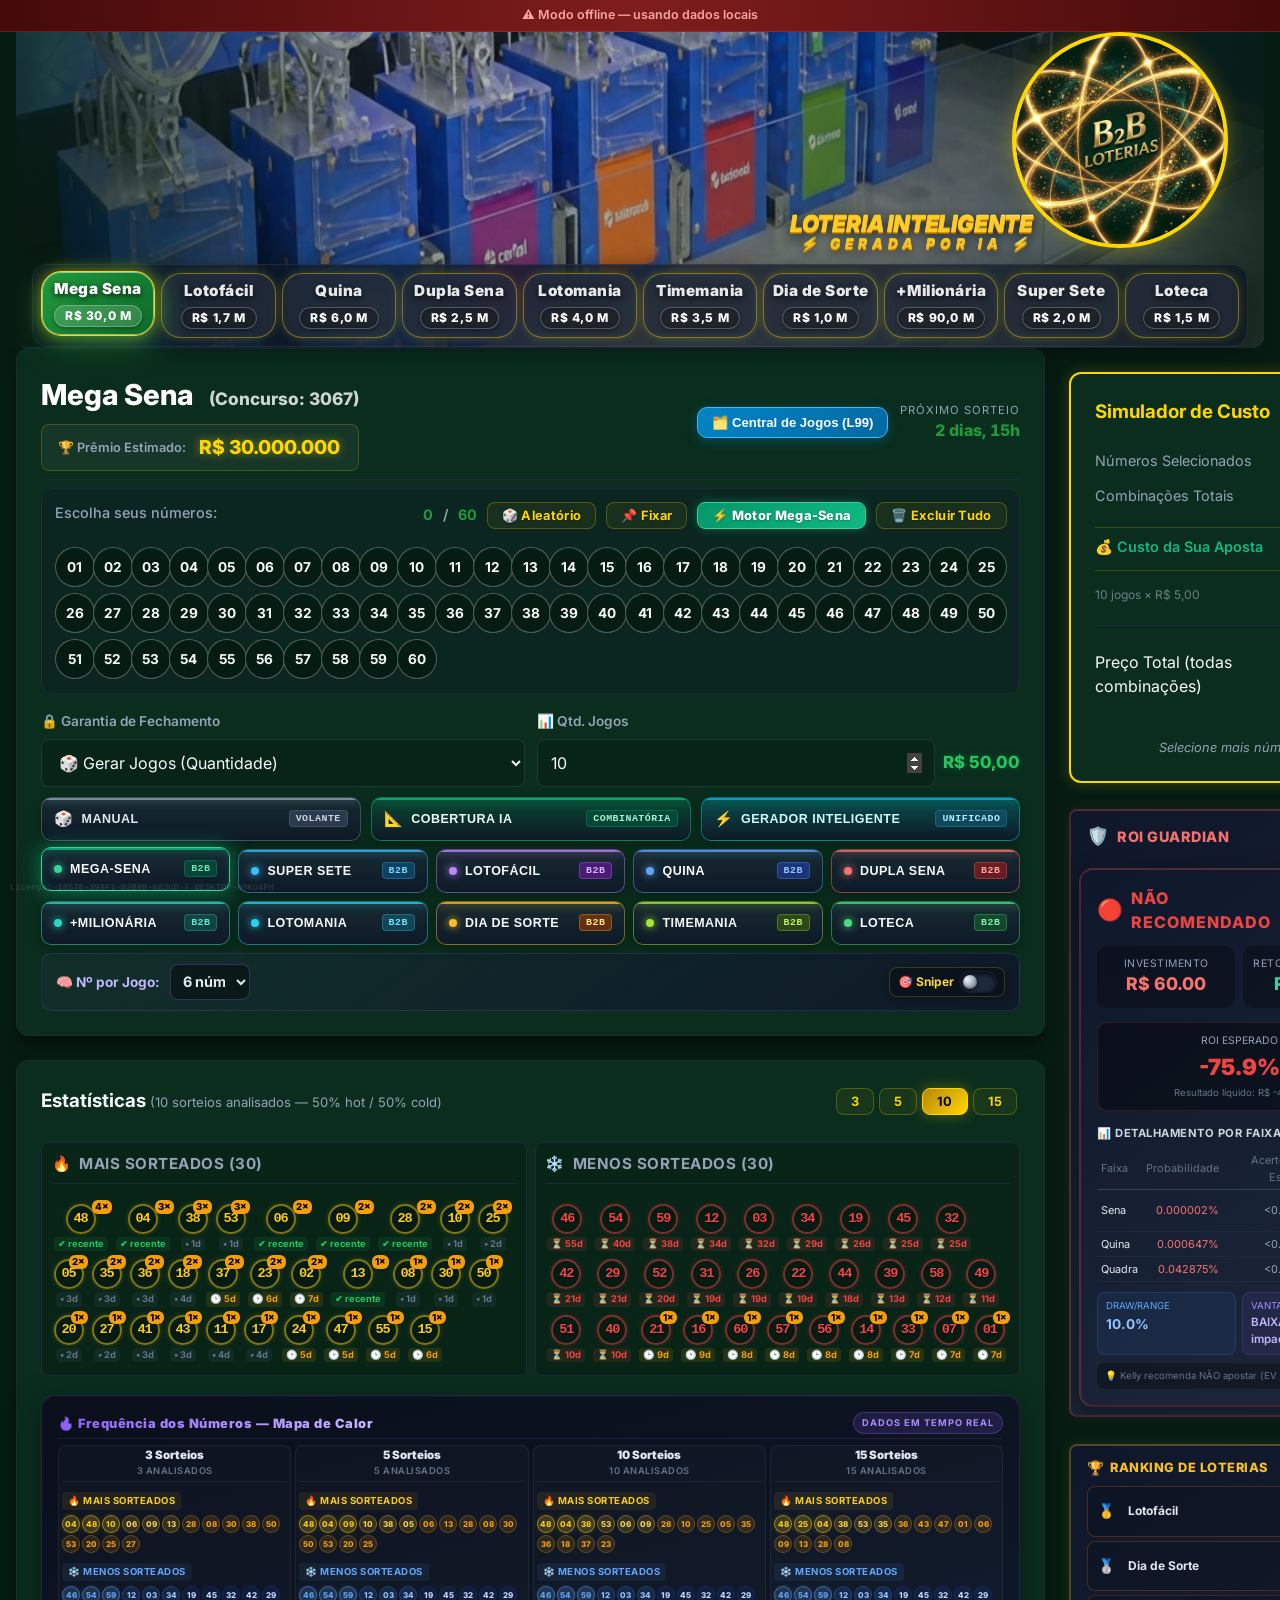
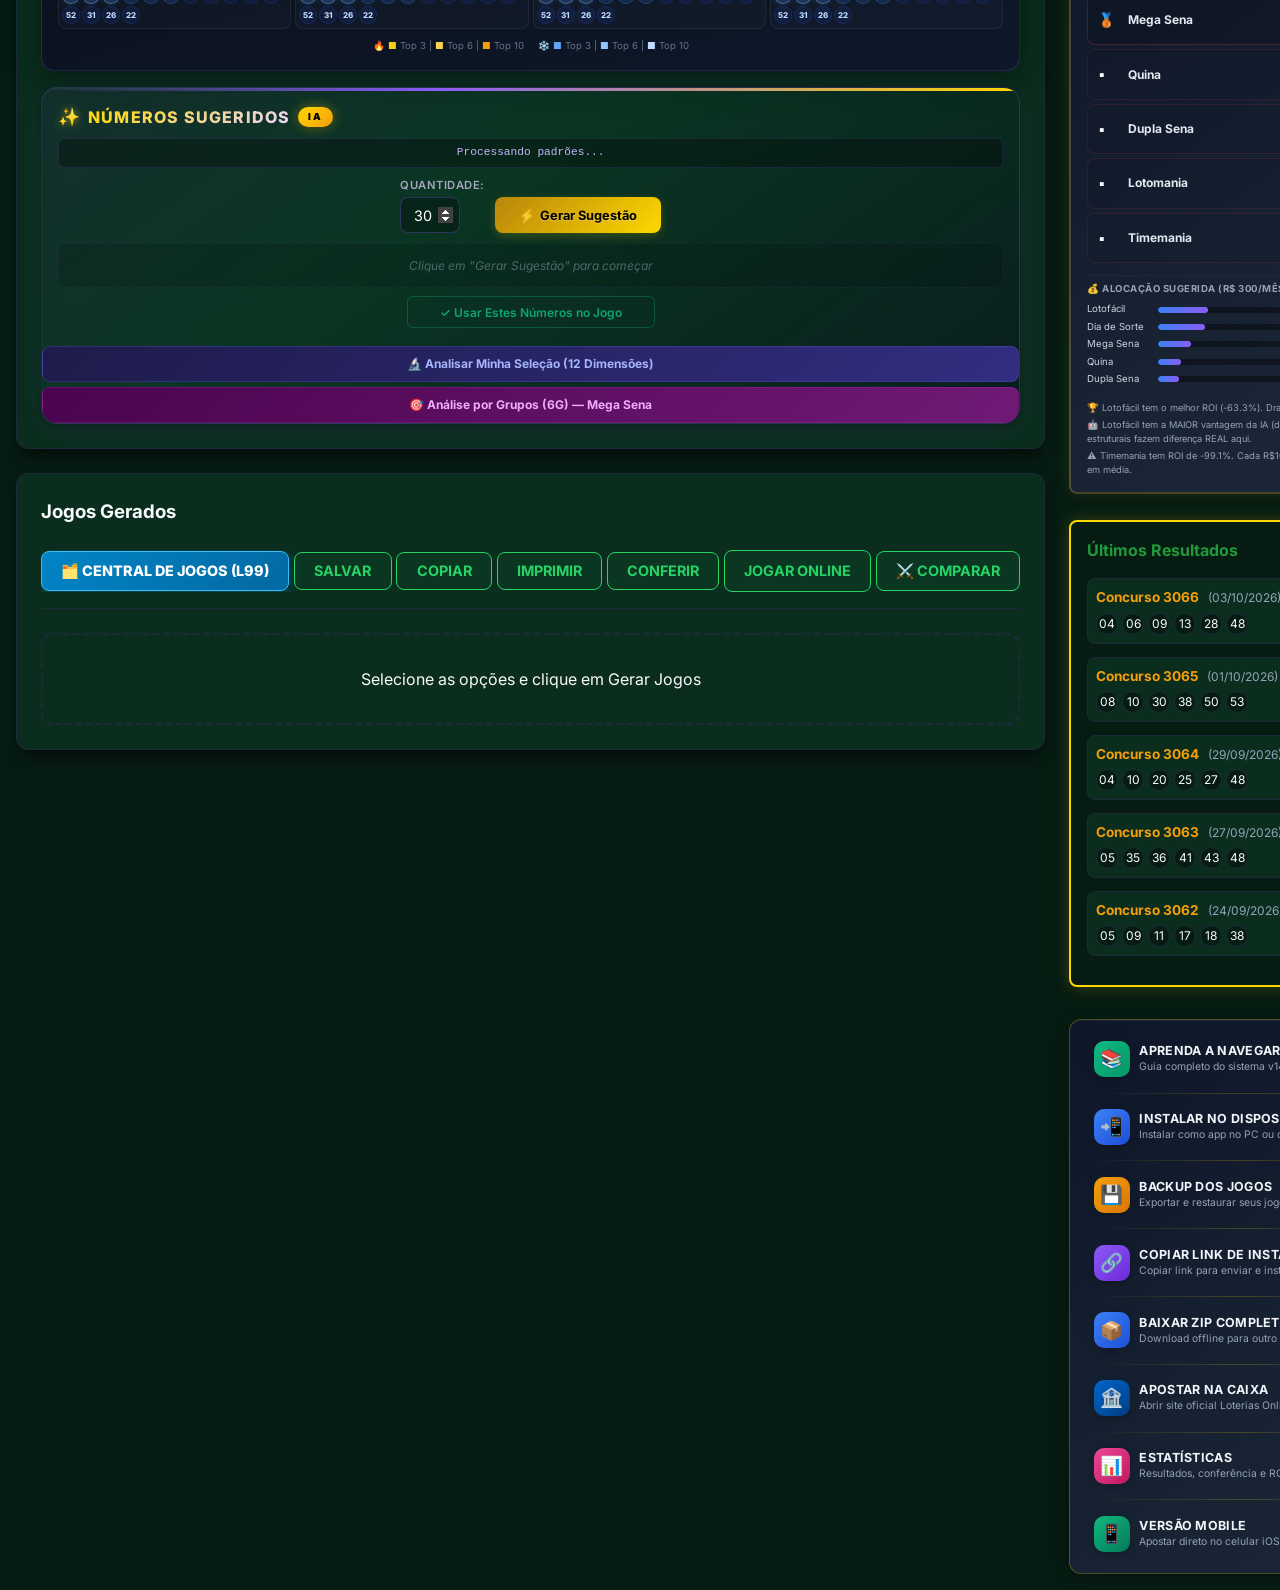
==== commit 0a4d93ad: "feat: atualizacao geral dos ultimos resultados oficiais da Caixa (outubro 2026) e correcao visual do" ====
--- a/index.html
+++ b/index.html
@@ -267,9 +267,14 @@
                                 </div>
                             </div>
                         </div>
-                        <div class="countdown">
-                            <small>Próximo Sorteio</small>
-                            <span class="timer" id="timer">--:--:--</span>
+                        <div class="countdown" style="display:flex; align-items:center; gap:12px;">
+                            <button id="btn-top-central-jogos" style="display:inline-flex;align-items:center;gap:6px;background:linear-gradient(135deg,#0284c7,#0369a1);border:1px solid #38bdf8;color:#fff;font-weight:800;padding:7px 14px;border-radius:10px;cursor:pointer;box-shadow:0 3px 12px rgba(2,132,199,0.35);font-size:0.82rem;transition:all 0.2s;" title="Abrir Central de Jogos Salvos (Pasta L99)">
+                                🗂️ Central de Jogos (L99)
+                            </button>
+                            <div>
+                                <small>Próximo Sorteio</small>
+                                <span class="timer" id="timer">--:--:--</span>
+                            </div>
                         </div>
                     </div>
 
@@ -480,7 +485,7 @@
                             </div>
                             <div style="display: flex; gap: 8px; flex-wrap: wrap;">
                                 <button id="btn-executar-motor-megasena" style="flex: 2; min-width: 220px; background: linear-gradient(135deg, #059669, #10b981); border: 1px solid #34d399; color: white; padding: 10px 14px; border-radius: 6px; font-weight: 800; font-size: 0.88rem; cursor: pointer; display: flex; align-items: center; justify-content: center; gap: 8px; box-shadow: 0 0 12px rgba(16,185,129,0.4);">
-                                    ⚡ GERAR CARTEIRA (MOTOR MEGA-SENA)
+                                    ⚡ GERAR CARTEIRA (MOTOR MEGA-SENA V6.0 — AUDITADO 100%)
                                 </button>
                                 <button id="btn-relatorio-motor-megasena" style="flex: 1; min-width: 180px; background: rgba(15,23,42,0.8); border: 1px solid #10b981; color: #a7f3d0; padding: 10px 12px; border-radius: 6px; font-weight: 700; font-size: 0.82rem; cursor: pointer;">
                                     🔬 RELATÓRIO TÉCNICO
@@ -519,13 +524,31 @@
                                 <div>
                                     <label style="font-size: 0.75rem; color: #94a3b8; font-weight: 700; display: block; margin-bottom: 4px;">Estratégia do Motor:</label>
                                     <select id="select-estrategia-supersete" style="width: 100%; background: rgba(0,0,0,0.5); border: 1px solid rgba(56,189,248,0.3); color: #e2e8f0; padding: 6px 8px; border-radius: 6px; font-size: 0.8rem; font-weight: 600;">
-                                        <option value="equilibrada" selected>1 — Equilibrada (Padrão Multicritério)</option>
-                                        <option value="sniper">2 — 🎯 Modo Sniper (Alta Seletividade)</option>
-                                        <option value="frequencia_historica">3 — Frequência Histórica</option>
-                                        <option value="frequencia_recente">4 — Frequência Recente</option>
-                                        <option value="atrasos_recuperacoes">5 — Modelo de Gaps e Atrasos</option>
-                                        <option value="coocorrencia_lift">6 — Coocorrência e Lift Intercolunas</option>
-                                        <option value="auto_pesos">7 — Auto-Pesos Adaptativos</option>
+                                        <option value="modelo_planilha" selected>⭐ 1 — Modelo Planilha B2B (Matriz Especial 1.000 Jogos)</option>
+                                        <option value="equilibrada">2 — Equilibrada (Padrão Multicritério)</option>
+                                        <option value="sniper">3 — 🎯 Modo Sniper (Alta Seletividade)</option>
+                                        <option value="frequencia_historica">4 — Frequência Histórica</option>
+                                        <option value="frequencia_recente">5 — Frequência Recente</option>
+                                        <option value="atrasos_recuperacoes">6 — Modelo de Gaps e Atrasos</option>
+                                        <option value="coocorrencia_lift">7 — Coocorrência e Lift Intercolunas</option>
+                                        <option value="auto_pesos">8 — Auto-Pesos Adaptativos</option>
+                                    </select>
+                                </div>
+                                <div id="row-bloco-planilha-supersete">
+                                    <label style="font-size: 0.75rem; color: #38bdf8; font-weight: 700; display: block; margin-bottom: 4px;">Bloco da Planilha B2B (100 jogos cada):</label>
+                                    <select id="select-bloco-supersete" style="width: 100%; background: rgba(0,0,0,0.5); border: 1px solid rgba(56,189,248,0.3); color: #e2e8f0; padding: 6px 8px; border-radius: 6px; font-size: 0.8rem; font-weight: 600;">
+                                        <option value="todos" selected>Sequência Contínua (Blocos 1 a 10 — 1.000 Jogos)</option>
+                                        <option value="1">Bloco 1 (Jogos 001 a 100)</option>
+                                        <option value="2">Bloco 2 (Jogos 101 a 200)</option>
+                                        <option value="3">Bloco 3 (Jogos 201 a 300)</option>
+                                        <option value="4">Bloco 4 (Jogos 301 a 400)</option>
+                                        <option value="5">Bloco 5 (Jogos 401 a 500)</option>
+                                        <option value="6">Bloco 6 (Jogos 501 a 600)</option>
+                                        <option value="7">Bloco 7 (Jogos 601 a 700)</option>
+                                        <option value="8">Bloco 8 (Jogos 701 a 800)</option>
+                                        <option value="9">Bloco 9 (Jogos 801 a 900)</option>
+                                        <option value="10">Bloco 10 (Jogos 901 a 1000)</option>
+                                        <option value="dispersao">🎯 Máxima Dispersão de Hamming (Matriz)</option>
                                     </select>
                                 </div>
                                 <div>
@@ -546,7 +569,7 @@
                                 </div>
                                 <div>
                                     <label style="font-size: 0.75rem; color: #94a3b8; font-weight: 700; display: block; margin-bottom: 4px;">Quantidade de Jogos:</label>
-                                    <input type="number" id="input-qtd-supersete" value="10" min="1" max="100" style="width: 100%; background: rgba(0,0,0,0.5); border: 1px solid rgba(56,189,248,0.3); color: #e2e8f0; padding: 6px 8px; border-radius: 6px; font-size: 0.8rem; font-weight: 600; box-sizing: border-box;">
+                                    <input type="number" id="input-qtd-supersete" value="10" min="1" max="50000" style="width: 100%; background: rgba(0,0,0,0.5); border: 1px solid rgba(56,189,248,0.3); color: #e2e8f0; padding: 6px 8px; border-radius: 6px; font-size: 0.8rem; font-weight: 600; box-sizing: border-box;">
                                 </div>
                             </div>
                             <div style="display: flex; gap: 8px; flex-wrap: wrap; margin-bottom: 12px;">
@@ -651,6 +674,9 @@
                             <div style="display: flex; gap: 8px;">
                                 <button id="btn-executar-motor-lotofacil" style="flex: 2; background: linear-gradient(135deg, #7c3aed, #059669); border: 1px solid #a855f7; color: white; padding: 10px 14px; border-radius: 6px; font-weight: 800; font-size: 0.88rem; cursor: pointer; display: flex; align-items: center; justify-content: center; gap: 8px; box-shadow: 0 0 12px rgba(168,85,247,0.4);">
                                     ⚡ GERAR CARTEIRA (MOTOR LOTOFÁCIL)
+                                </button>
+                                <button id="btn-backtest-motor-lotofacil" style="flex: 1; background: rgba(124, 58, 237, 0.2); border: 1px solid #a855f7; color: #e9d5ff; padding: 10px 14px; border-radius: 6px; font-weight: 700; font-size: 0.85rem; cursor: pointer; display: flex; align-items: center; justify-content: center; gap: 6px;" title="Executa teste retrospectivo sem vazamento de dados futuros">
+                                    🧪 BACKTESTING
                                 </button>
                             </div>
                         </div>
@@ -1451,6 +1477,7 @@
                     <div class="results-header">
                         <h3>Jogos Gerados</h3>
                         <div class="results-actions">
+                            <button id="btn-central-jogos" class="secondary-btn" style="background: linear-gradient(135deg, #0284C7, #0369A1); color: #fff; font-weight: 800; border: 1px solid #38bdf8; box-shadow: 0 4px 15px rgba(2, 132, 199, 0.4);" title="Central de Jogos Salvos (Pasta L99) — Veja todos os jogos salvos por loteria e status de conferência">🗂️ Central de Jogos (L99)</button>
                             <button id="save-btn" class="secondary-btn" title="Salvar Jogos">Salvar</button>
                             <button id="copy-btn" class="secondary-btn" title="Copiar para Área de Transferência">Copiar</button>
                             <button id="btn-print" class="secondary-btn" title="Imprimir Jogos">Imprimir</button>
@@ -2094,6 +2121,62 @@
         </div>
     </div>
 
+    <!-- Modal Central de Jogos Salvos L99 (Gerenciador Completo por Loteria) -->
+    <div id="central-jogos-modal" class="modal-overlay" style="display: none; z-index: 100000; backdrop-filter: blur(10px); background: rgba(5, 10, 24, 0.88);">
+        <div class="modal-content" style="max-width: 960px; width: 95%; max-height: 90vh; display: flex; flex-direction: column; background: #0b1329; border: 2px solid #0284c7; border-radius: 16px; box-shadow: 0 20px 60px rgba(0,0,0,0.85), 0 0 35px rgba(2, 132, 199, 0.35); overflow: hidden; padding: 0;">
+            <!-- Header -->
+            <div style="padding: 16px 24px; background: linear-gradient(135deg, #0c2340, #081b33); border-bottom: 1px solid rgba(56, 189, 248, 0.25); display: flex; justify-content: space-between; align-items: center;">
+                <div style="display: flex; align-items: center; gap: 12px;">
+                    <div style="font-size: 2rem;">🗂️</div>
+                    <div>
+                        <h3 style="margin: 0; color: #38bdf8; font-size: 1.25rem; font-weight: 800; letter-spacing: 0.5px;">Central de Jogos Salvos (Pasta L99)</h3>
+                        <p style="margin: 3px 0 0 0; color: #94a3b8; font-size: 0.78rem;">Gerencie seus jogos por loteria, verifique se foram conferidos e acesse arquivos diretamente</p>
+                    </div>
+                </div>
+                <button id="close-central-jogos-modal" style="background: rgba(255,255,255,0.06); border: 1px solid rgba(255,255,255,0.15); width: 36px; height: 36px; border-radius: 50%; font-size: 1.3rem; color: #cbd5e1; cursor: pointer; display: flex; align-items: center; justify-content: center; transition: all 0.2s;">&times;</button>
+            </div>
+
+            <!-- Lottery Tabs Navigation -->
+            <div id="central-lottery-tabs" style="display: flex; gap: 6px; padding: 12px 20px; background: #070e20; border-bottom: 1px solid rgba(255,255,255,0.08); overflow-x: auto; scrollbar-width: thin;">
+                <!-- Abas geradas dinamicamente com cores e ícones de cada loteria -->
+            </div>
+
+            <!-- Sub-Bar: Stats & Filters -->
+            <div style="padding: 10px 20px; background: rgba(15, 23, 42, 0.7); border-bottom: 1px solid rgba(255,255,255,0.06); display: flex; justify-content: space-between; align-items: center; flex-wrap: wrap; gap: 10px;">
+                <!-- Counters -->
+                <div id="central-stats-badges" style="display: flex; gap: 8px; align-items: center; font-size: 0.78rem;">
+                    <span id="badge-total-files" style="padding: 4px 10px; background: rgba(255,255,255,0.06); border-radius: 6px; color: #e2e8f0; font-weight: 700;">📁 0 arquivos</span>
+                    <span id="badge-checked-files" style="padding: 4px 10px; background: rgba(34, 197, 94, 0.15); border: 1px solid #22c55e40; border-radius: 6px; color: #4ade80; font-weight: 700;">✅ 0 conferidos</span>
+                    <span id="badge-pending-files" style="padding: 4px 10px; background: rgba(245, 158, 11, 0.15); border: 1px solid #f59e0b40; border-radius: 6px; color: #fbbf24; font-weight: 700;">⏳ 0 não conferidos</span>
+                </div>
+
+                <!-- Filters & Refresh -->
+                <div style="display: flex; gap: 6px; align-items: center;">
+                    <button class="central-filter-btn active" data-filter="all" style="padding: 5px 12px; background: #0284c7; color: #fff; border: 1px solid #38bdf8; border-radius: 6px; font-size: 0.75rem; font-weight: 700; cursor: pointer;" title="Exibir todos os arquivos salvos desta loteria">📋 Todos</button>
+                    <button class="central-filter-btn" data-filter="pending" style="padding: 5px 12px; background: rgba(255,255,255,0.05); color: #fbbf24; border: 1px solid rgba(245,158,11,0.3); border-radius: 6px; font-size: 0.75rem; font-weight: 700; cursor: pointer;" title="Exibir apenas os jogos que ainda NÃO foram conferidos">⏳ Não Conferidos</button>
+                    <button class="central-filter-btn" data-filter="checked" style="padding: 5px 12px; background: rgba(255,255,255,0.05); color: #4ade80; border: 1px solid rgba(34,197,94,0.3); border-radius: 6px; font-size: 0.75rem; font-weight: 700; cursor: pointer;" title="Exibir apenas os jogos que JÁ foram conferidos">✅ Já Conferidos</button>
+                    <button id="btn-central-refresh" style="padding: 5px 10px; background: rgba(255,255,255,0.08); border: 1px solid rgba(255,255,255,0.15); color: #cbd5e1; border-radius: 6px; font-size: 0.75rem; cursor: pointer;" title="Recarregar os arquivos da pasta L99">🔄 Atualizar</button>
+                </div>
+            </div>
+
+            <!-- Main File List Area -->
+            <div id="central-file-list" style="flex: 1; overflow-y: auto; padding: 16px 20px; display: flex; flex-direction: column; gap: 10px; min-height: 280px; max-height: 52vh;">
+                <!-- Injected via JavaScript -->
+            </div>
+
+            <!-- Footer / Explanations -->
+            <div style="padding: 12px 20px; background: #070e20; border-top: 1px solid rgba(255,255,255,0.08); display: flex; justify-content: space-between; align-items: center; flex-wrap: wrap; gap: 8px; font-size: 0.74rem;">
+                <div style="display:flex; align-items:center; gap:6px;">
+                    <span style="color:#64748b;">📁 Pasta física:</span>
+                    <code id="central-folder-path" style="color: #38bdf8; background: rgba(56, 189, 248, 0.1); padding: 2px 6px; border-radius: 4px; font-size: 0.72rem;">Área de Trabalho \ LOTERIAS JOGOS SALVOS L99</code>
+                </div>
+                <div style="color: #94a3b8; font-size: 0.72rem;">
+                    💡 <strong>O que cada botão faz:</strong> [👁️ Abrir = Coloca na grade] · [🔍 Conferir = Checa acertos] · [🏷️ Status = Marca/Desmarca] · [🗑️ = Deleta]
+                </div>
+            </div>
+        </div>
+    </div>
+
     <!-- Installation Modal -->
     <div id="install-modal" class="modal-overlay" style="display: none;">
         <div class="modal-content" style="max-width: 600px;">
@@ -2375,14 +2458,14 @@
             <script src="js/engines/strategy_validator.js?v=1781904541"></script>
             <script src="js/engines/ensemble_engine.js?v=1781904541"></script>
             <script src="js/engines/game_builder_engine.js?v=1781904543"></script>
-            <script src="js/engines/async_generator.js?v=1781904541"></script>
+            <script src="js/engines/async_generator.js?v=20260911_V4"></script>
 
             <script src="js/engines/comparison_engine.js?v=1781904541"></script>
             <script src="js/engines/auto_updater.js?v=1781904541"></script>
             <script src="js/engines/pure_coverage_engine.js?v=1781904543"></script>
             <script src="js/engines/roi_dashboard.js?v=1781904541"></script>
-            <script src="js/engines/motor_megasena_engine.js?v=20260904_V3"></script>
-            <script src="js/engines/motor_supersete_engine.js?v=20260908_V1"></script>
+            <script src="js/engines/motor_megasena_engine.js?v=20260909_V7_SNIPER_AUDIT"></script>
+            <script src="js/engines/motor_supersete_engine.js?v=20261006_V2_MATRIZ_PURAPLANILHA"></script>
 
                         <script src="js/engines/motor_quina_engine.js?v=20260905_V2"></script>
 <script src="js/engines/motor_duplasena_engine.js?v=20260904_V2"></script>
@@ -2583,7 +2666,7 @@
                 console.log('[B2B] repairGameLotomania injetado com sucesso no escopo global das classes.');
             })();
             </script>
-            <script src="js/ui.js?v=20260907_V3"></script>
+            <script src="js/ui.js?v=20261006_SAVE_FIX"></script>
             <script src="js/main.js?v=1781904541"></script>
 
     <!-- v11: Coverage handler inline REMOVIDO — handler canônico está em ui.js -->
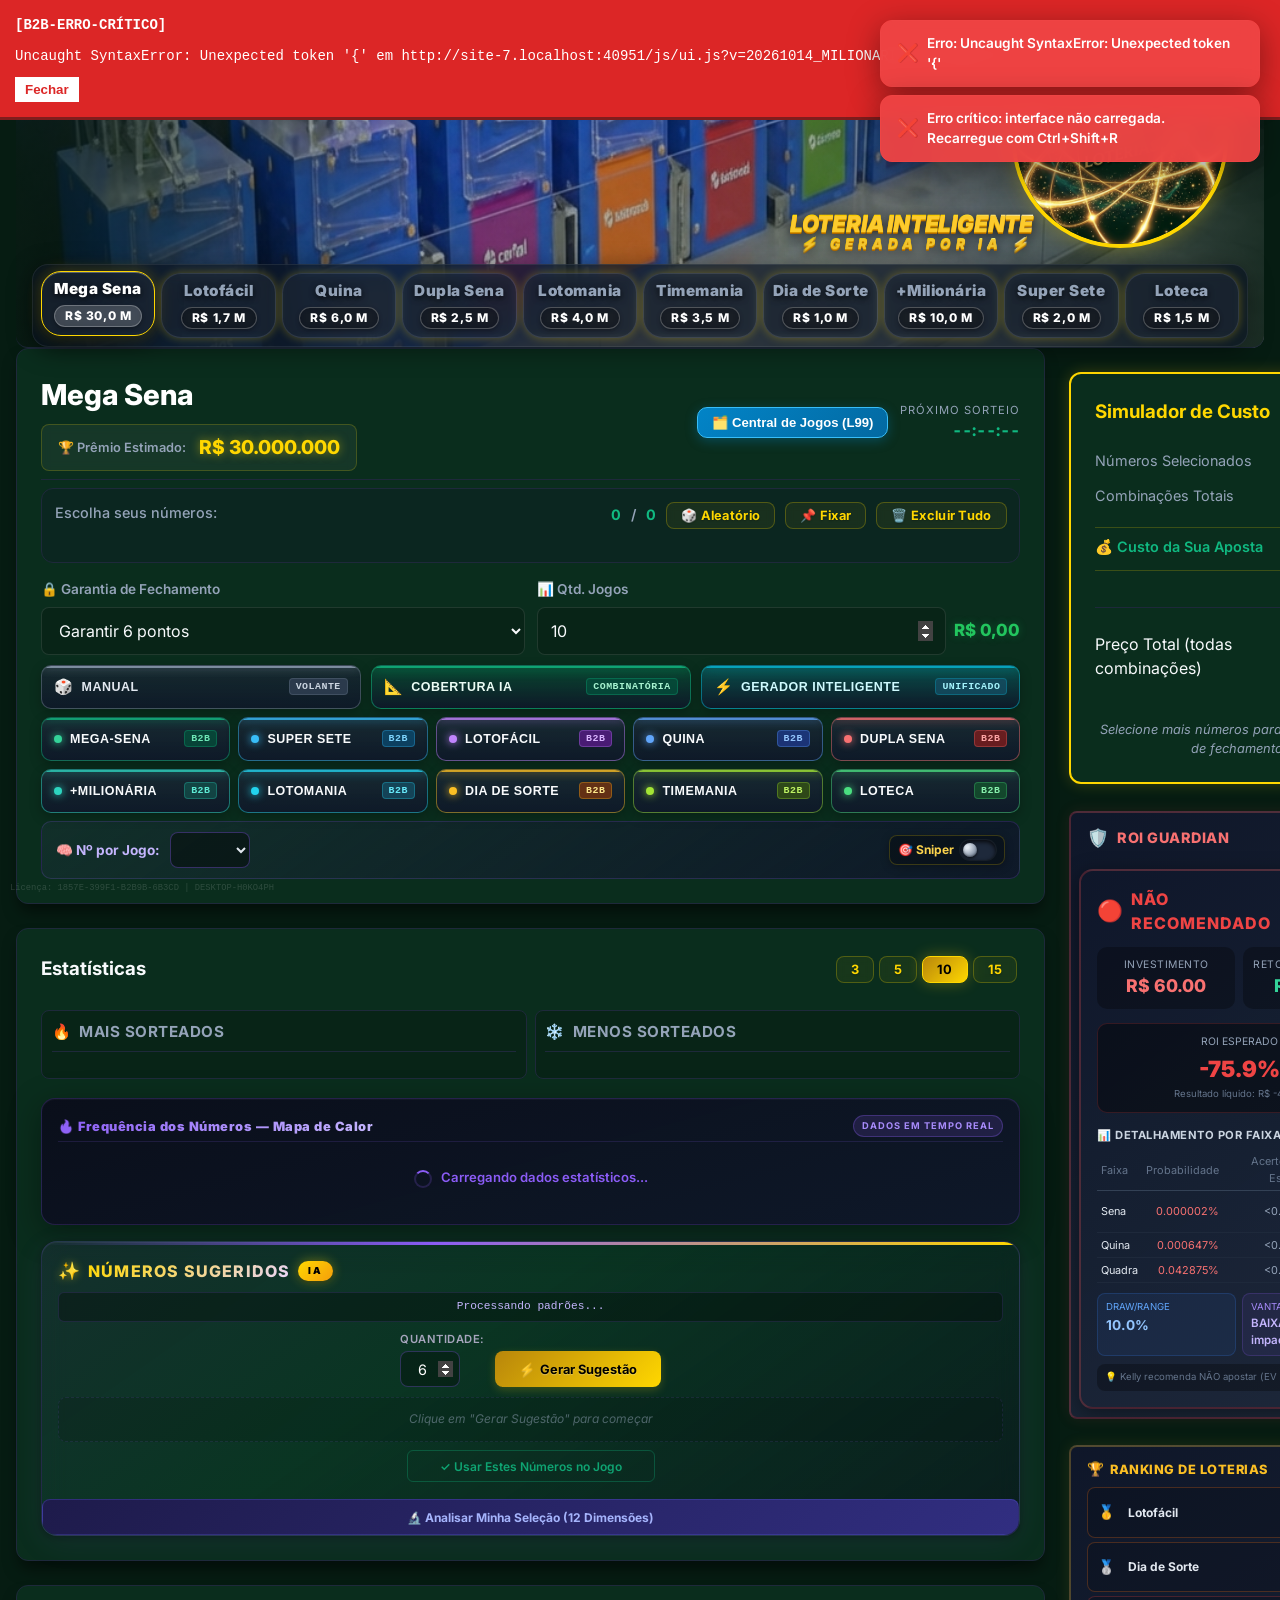
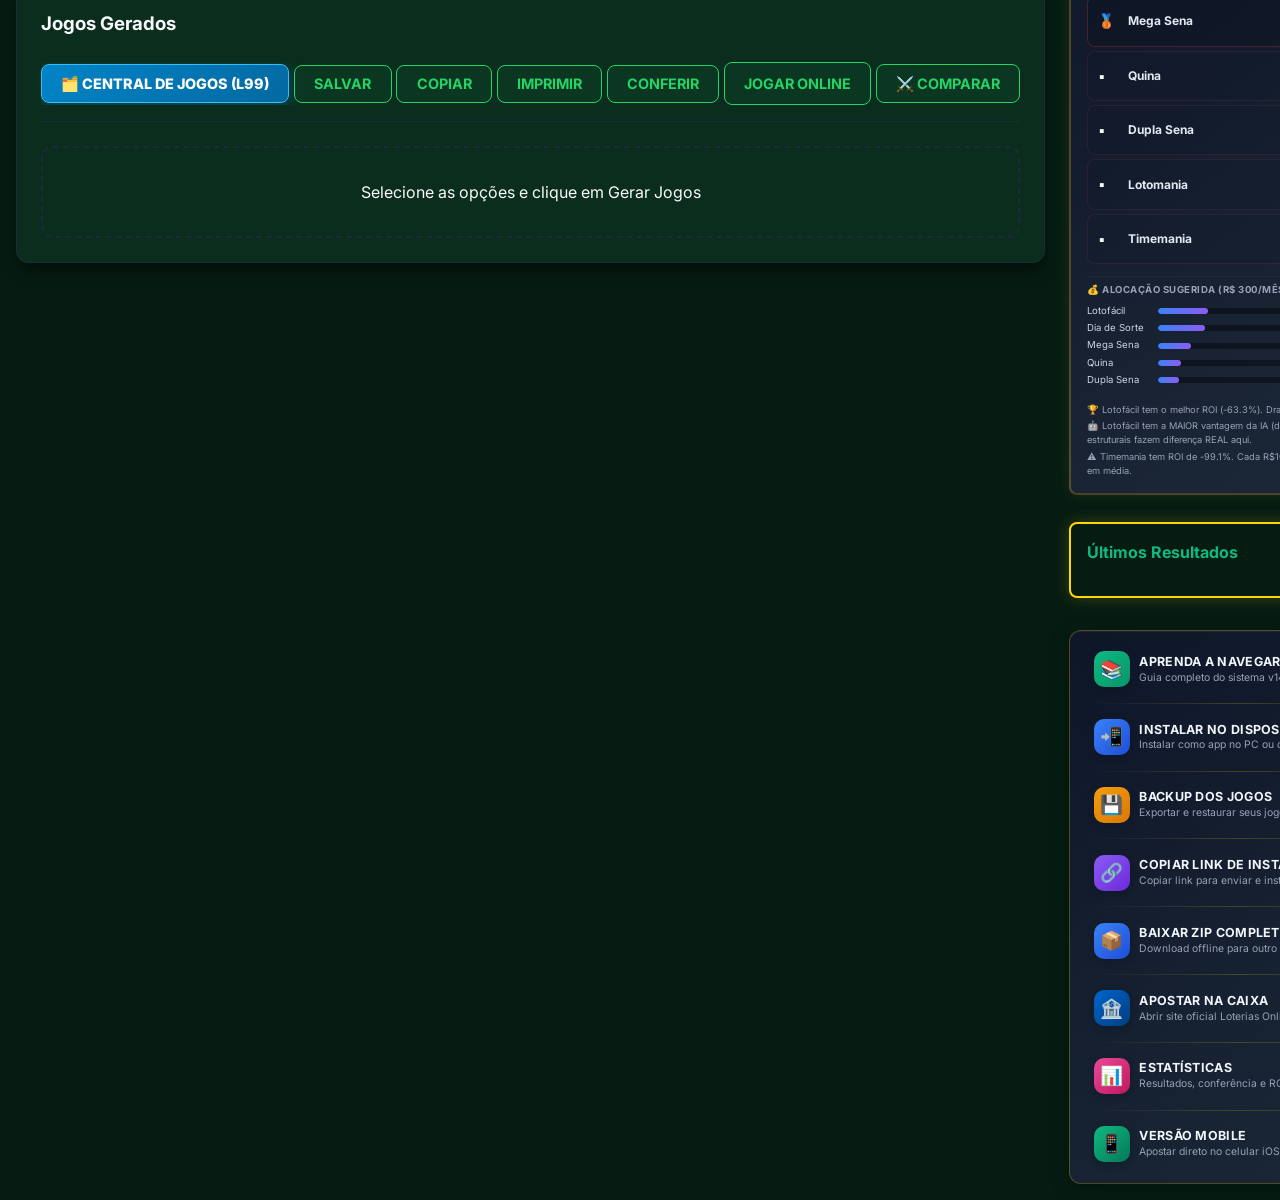
==== commit 5b72a459: "feat(engines): sincronizar motores calibrados, correcoes de bugs e modais analiticos" ====
--- a/index.html
+++ b/index.html
@@ -294,6 +294,7 @@
                                     <button id="btn-quick-motor-lotofacil" class="sm-btn" style="background: linear-gradient(135deg, #7c3aed, #9333ea); color: #ffffff; border: 1px solid #c084fc; font-weight: 800; cursor: pointer; box-shadow: 0 0 10px rgba(192,132,252,0.4); display: none;" title="Abrir Motor Inteligente Lotofácil (B2B)">⚡ Motor Lotofácil</button>
                                     <button id="btn-quick-motor-loteca" class="sm-btn" style="background: linear-gradient(135deg, #15803d, #16a34a); color: #ffffff; border: 1px solid #4ade80; font-weight: 800; cursor: pointer; box-shadow: 0 0 10px rgba(34,197,94,0.4); display: none;" title="Abrir Motor Loteca (B2B)">⚽ Motor Loteca (B2B)</button>
                                     <button id="btn-quick-motor-duplasena" class="sm-btn" style="background: linear-gradient(135deg, #b91c1c, #dc2626); color: #ffffff; border: 1px solid #f87171; font-weight: 800; cursor: pointer; box-shadow: 0 0 10px rgba(220,38,38,0.4); display: none;" title="Abrir Motor Dupla Sena (B2B)">🎯 Motor Dupla Sena (B2B)</button>
+                                    <button id="btn-quick-motor-supersete" class="sm-btn" style="background: linear-gradient(135deg, #0284c7, #0ea5e9); color: #ffffff; border: 1px solid #38bdf8; font-weight: 800; cursor: pointer; box-shadow: 0 0 10px rgba(14,165,233,0.4); display: none;" title="Abrir Motor Super Sete (B2B)">⚡ Motor Super Sete</button>
                                     <button id="btn-clear-selection" class="sm-btn" title="Limpar todos os números selecionados e jogos gerados" style="margin-left: auto;">🗑️ Excluir Tudo</button>
                                 </div>
                             </div>
@@ -524,7 +525,8 @@
                                 <div>
                                     <label style="font-size: 0.75rem; color: #94a3b8; font-weight: 700; display: block; margin-bottom: 4px;">Estratégia do Motor:</label>
                                     <select id="select-estrategia-supersete" style="width: 100%; background: rgba(0,0,0,0.5); border: 1px solid rgba(56,189,248,0.3); color: #e2e8f0; padding: 6px 8px; border-radius: 6px; font-size: 0.8rem; font-weight: 600;">
-                                        <option value="modelo_planilha" selected>⭐ 1 — Modelo Planilha B2B (Matriz Especial 1.000 Jogos)</option>
+                                        <option value="maximin" selected>💎 0 — Cobertura Hiperdimensional (Maximin Hamming Covering)</option>
+                                        <option value="modelo_planilha">⭐ 1 — Modelo Planilha B2B (Matriz Especial 1.000 Jogos)</option>
                                         <option value="equilibrada">2 — Equilibrada (Padrão Multicritério)</option>
                                         <option value="sniper">3 — 🎯 Modo Sniper (Alta Seletividade)</option>
                                         <option value="frequencia_historica">4 — Frequência Histórica</option>
@@ -1051,6 +1053,7 @@
                                     <label style="font-size: 0.75rem; color: #94a3b8; font-weight: 700; display: block; margin-bottom: 4px;">Tamanho do Pool (20 a 50):</label>
                                     <select id="select-pool-milionaria" style="width: 100%; background: rgba(0,0,0,0.5); border: 1px solid rgba(52,211,153,0.3); color: #e2e8f0; padding: 6px 8px; border-radius: 6px; font-size: 0.8rem; font-weight: 600;">
                                         <option value="50" selected>50 Números (Todo o Universo - 100%)</option>
+                                        <option value="personalizado">Pool Personalizado (Marcados no Volante)</option>
                                         <option value="45">45 Números (Filtro 90%)</option>
                                         <option value="40">40 Números (Filtro 80%)</option>
                                         <option value="35">35 Números (Filtro 70%)</option>
@@ -1109,8 +1112,8 @@
                                 <div>
                                     <label style="font-size: 0.75rem; color: #94a3b8; font-weight: 700; display: block; margin-bottom: 4px;">Motor dos 6 Trevos (15 Pares):</label>
                                     <select id="select-estrategia-trevo-milionaria" style="width: 100%; background: rgba(0,0,0,0.5); border: 1px solid rgba(52,211,153,0.3); color: #e2e8f0; padding: 6px 8px; border-radius: 6px; font-size: 0.8rem; font-weight: 600;">
-                                        <option value="cobertura_equilibrada" selected>Cobertura Equilibrada (Rotaciona 15 Pares)</option>
-                                        <option value="maior_ifm">Top Força IFM dos Trevos</option>
+                                        <option value="cobertura_equilibrada">Cobertura Equilibrada (Rotaciona 15 Pares)</option>
+                                        <option value="maior_ifm" selected>Top Força IFM dos Trevos (Trevos Quentes)</option>
                                         <option value="fixo_1_2">Fixar Trevos 1 e 2</option>
                                         <option value="fixo_3_4">Fixar Trevos 3 e 4</option>
                                         <option value="fixo_5_6">Fixar Trevos 5 e 6</option>
@@ -2150,13 +2153,16 @@
                     <span id="badge-pending-files" style="padding: 4px 10px; background: rgba(245, 158, 11, 0.15); border: 1px solid #f59e0b40; border-radius: 6px; color: #fbbf24; font-weight: 700;">⏳ 0 não conferidos</span>
                 </div>
 
-                <!-- Filters & Refresh -->
-                <div style="display: flex; gap: 6px; align-items: center;">
+                <!-- Filters & Actions -->
+                <div style="display: flex; gap: 6px; align-items: center; flex-wrap: wrap;">
                     <button class="central-filter-btn active" data-filter="all" style="padding: 5px 12px; background: #0284c7; color: #fff; border: 1px solid #38bdf8; border-radius: 6px; font-size: 0.75rem; font-weight: 700; cursor: pointer;" title="Exibir todos os arquivos salvos desta loteria">📋 Todos</button>
                     <button class="central-filter-btn" data-filter="pending" style="padding: 5px 12px; background: rgba(255,255,255,0.05); color: #fbbf24; border: 1px solid rgba(245,158,11,0.3); border-radius: 6px; font-size: 0.75rem; font-weight: 700; cursor: pointer;" title="Exibir apenas os jogos que ainda NÃO foram conferidos">⏳ Não Conferidos</button>
                     <button class="central-filter-btn" data-filter="checked" style="padding: 5px 12px; background: rgba(255,255,255,0.05); color: #4ade80; border: 1px solid rgba(34,197,94,0.3); border-radius: 6px; font-size: 0.75rem; font-weight: 700; cursor: pointer;" title="Exibir apenas os jogos que JÁ foram conferidos">✅ Já Conferidos</button>
                     <button id="btn-central-refresh" style="padding: 5px 10px; background: rgba(255,255,255,0.08); border: 1px solid rgba(255,255,255,0.15); color: #cbd5e1; border-radius: 6px; font-size: 0.75rem; cursor: pointer;" title="Recarregar os arquivos da pasta L99">🔄 Atualizar</button>
-                </div>
+                    <button id="btn-central-open-folder" style="padding: 5px 12px; background: rgba(59,130,246,0.15); border: 1px solid #3b82f6; color: #60a5fa; border-radius: 6px; font-size: 0.75rem; font-weight: 700; cursor: pointer; transition: all 0.2s;" title="Abrir pasta física desta loteria no Windows Explorer">📂 Abrir Pasta</button>
+                    <button id="btn-central-delete-all" style="padding: 5px 12px; background: rgba(239,68,68,0.15); border: 1px solid rgba(239,68,68,0.4); color: #fca5a5; border-radius: 6px; font-size: 0.75rem; font-weight: 700; cursor: pointer; transition: all 0.2s;" title="Excluir todos os arquivos exibidos desta loteria">🗑️ Excluir Todos</button>
+                </div>
+
             </div>
 
             <!-- Main File List Area -->
@@ -2440,7 +2446,6 @@
             <script src="js/engines/nova_era_engine.js?v=1781904541"></script>
             <script src="js/engines/math_matrix_db.js?v=1781904541"></script>
             <script src="js/engines/statistical_bias_engine.js?v=1781904541"></script>
-            <script src="js/engines/coverage_engine.js?v=1781904543"></script>
             <script src="js/engines/closure_engine.js?v=1781904541"></script>
             <script src="js/engines/smart_coverage_engine.js?v=1781904541"></script>
             <script src="js/engines/backtesting.js?v=1781904541"></script>
@@ -2453,17 +2458,18 @@
             <script src="js/engines/lotofacil_dual_strategy.js?v=1781904541"></script>
             <script src="js/engines/closing_engine.js?v=1781904541"></script>
             <script src="js/engines/statistics_tracker.js?v=1781904541"></script>
-            <script src="js/engines/motor_fechamento_manual.js?v=1781904541"></script>
-            <script src="js/engines/ev_calculator.js?v=1781904541"></script>
-            <script src="js/engines/strategy_validator.js?v=1781904541"></script>
-            <script src="js/engines/ensemble_engine.js?v=1781904541"></script>
-            <script src="js/engines/game_builder_engine.js?v=1781904543"></script>
-            <script src="js/engines/async_generator.js?v=20260911_V4"></script>
-
-            <script src="js/engines/comparison_engine.js?v=1781904541"></script>
-            <script src="js/engines/auto_updater.js?v=1781904541"></script>
-            <script src="js/engines/pure_coverage_engine.js?v=1781904543"></script>
-            <script src="js/engines/roi_dashboard.js?v=1781904541"></script>
+            <script src="js/engines/motor_fechamento_manual.js?v=20261014_MILIONARIA_FIX"></script>
+            <script src="js/engines/ev_calculator.js?v=20261014_MILIONARIA_FIX"></script>
+            <script src="js/engines/strategy_validator.js?v=20261014_MILIONARIA_FIX"></script>
+            <script src="js/engines/ensemble_engine.js?v=20261014_MILIONARIA_FIX"></script>
+            <script src="js/engines/game_builder_engine.js?v=20261014_MILIONARIA_FIX"></script>
+            <script src="js/engines/async_generator.js?v=20261014_MILIONARIA_FIX"></script>
+
+            <script src="js/engines/comparison_engine.js?v=20261014_MILIONARIA_FIX"></script>
+            <script src="js/engines/auto_updater.js?v=20261014_MILIONARIA_FIX"></script>
+            <script src="js/engines/pure_coverage_engine.js?v=20261014_MILIONARIA_FIX"></script>
+            <script src="js/engines/roi_dashboard.js?v=20261014_MILIONARIA_FIX"></script>
+            <script src="js/engines/coverage_engine.js?v=20261014_MILIONARIA_FIX"></script>
             <script src="js/engines/motor_megasena_engine.js?v=20260909_V7_SNIPER_AUDIT"></script>
             <script src="js/engines/motor_supersete_engine.js?v=20261006_V2_MATRIZ_PURAPLANILHA"></script>
 
@@ -2473,7 +2479,7 @@
             <script src="js/engines/motor_lotofacil_engine.js?v=20260907_V3"></script>
             <script src="js/engines/motor_diadesorte_engine.js?v=20260903"></script>
             <script src="js/engines/motor_timemania_engine.js?v=1781904590"></script>
-            <script src="js/engines/motor_milionaria_engine.js?v=20260907_V2"></script>
+            <script src="js/engines/motor_milionaria_engine.js?v=20261014_MILIONARIA_FIX"></script>
             <script src="js/engines/motor_loteca_engine.js?v=20260907_V1"></script>
 
             <script>
@@ -2666,8 +2672,8 @@
                 console.log('[B2B] repairGameLotomania injetado com sucesso no escopo global das classes.');
             })();
             </script>
-            <script src="js/ui.js?v=20261006_SAVE_FIX"></script>
-            <script src="js/main.js?v=1781904541"></script>
+            <script src="js/ui.js?v=20261014_MILIONARIA_FIX"></script>
+            <script src="js/main.js?v=20261014_MILIONARIA_FIX"></script>
 
     <!-- v11: Coverage handler inline REMOVIDO — handler canônico está em ui.js -->
 
